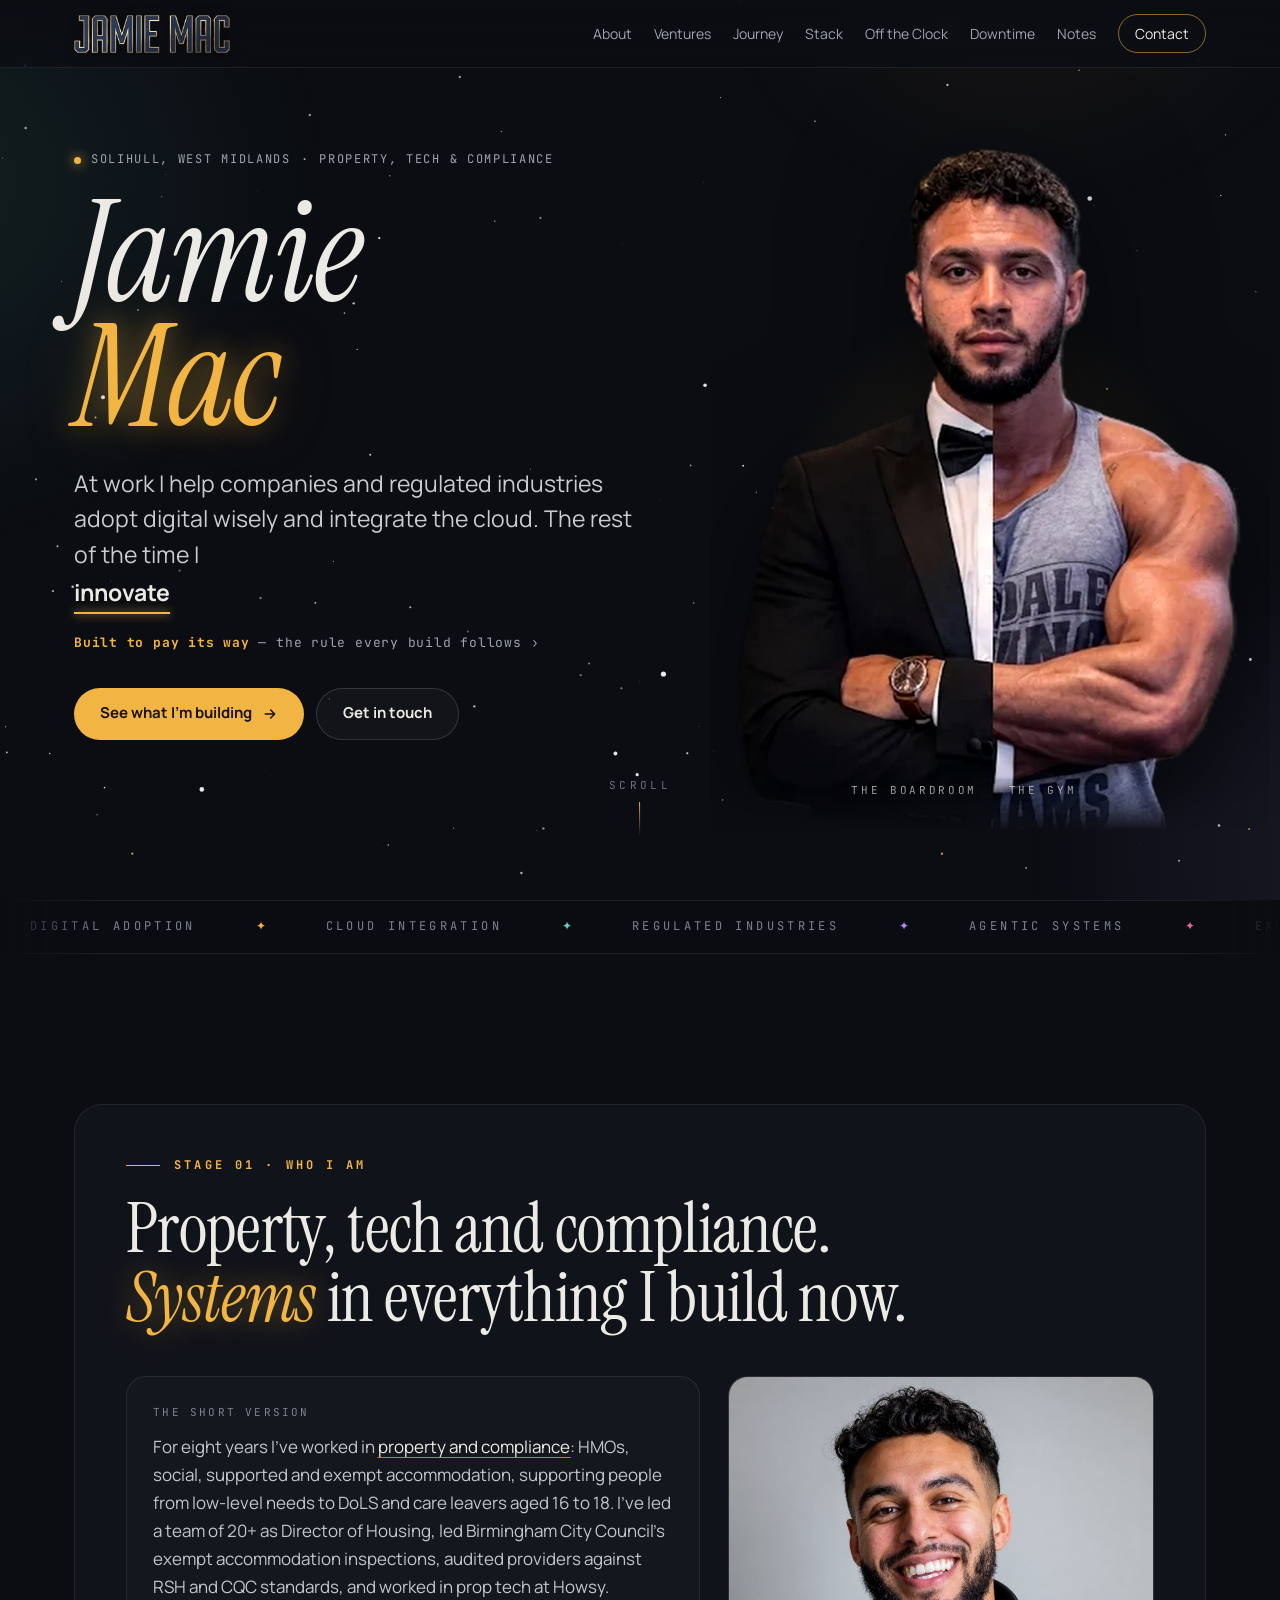
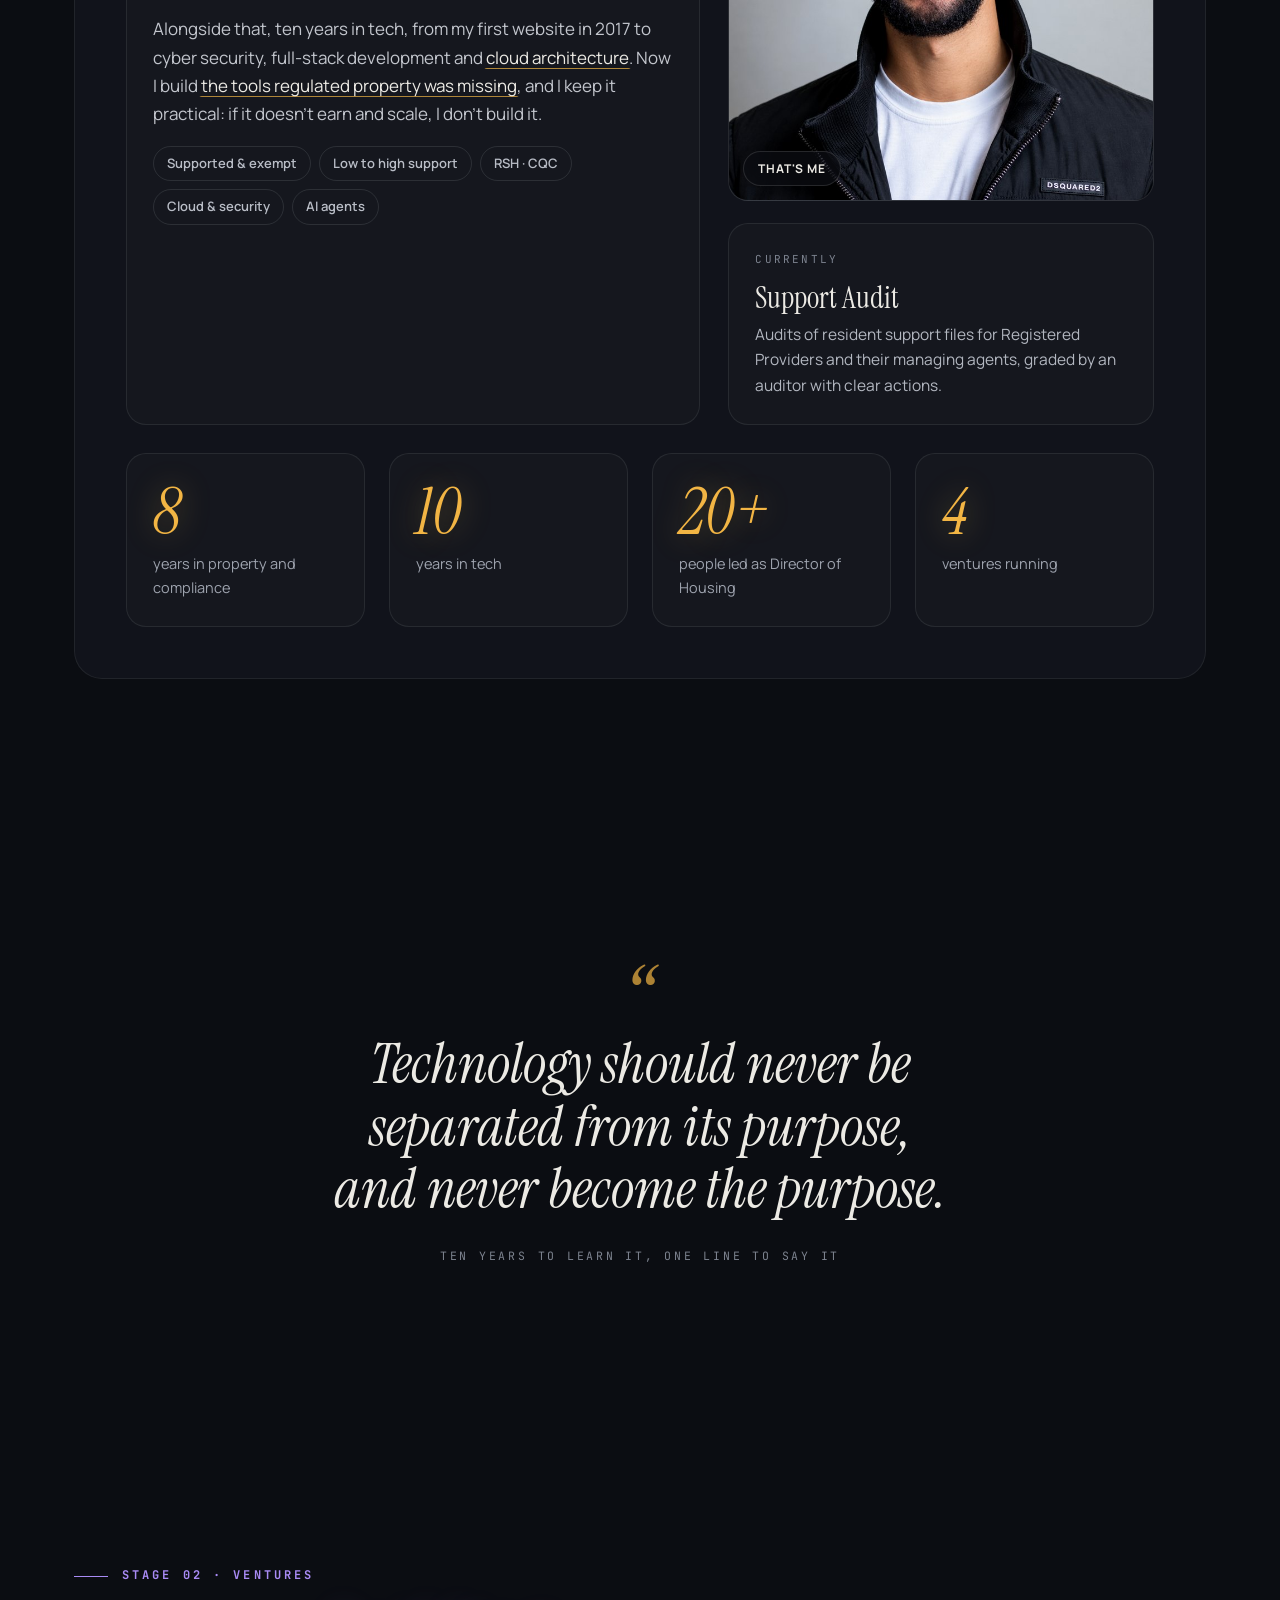
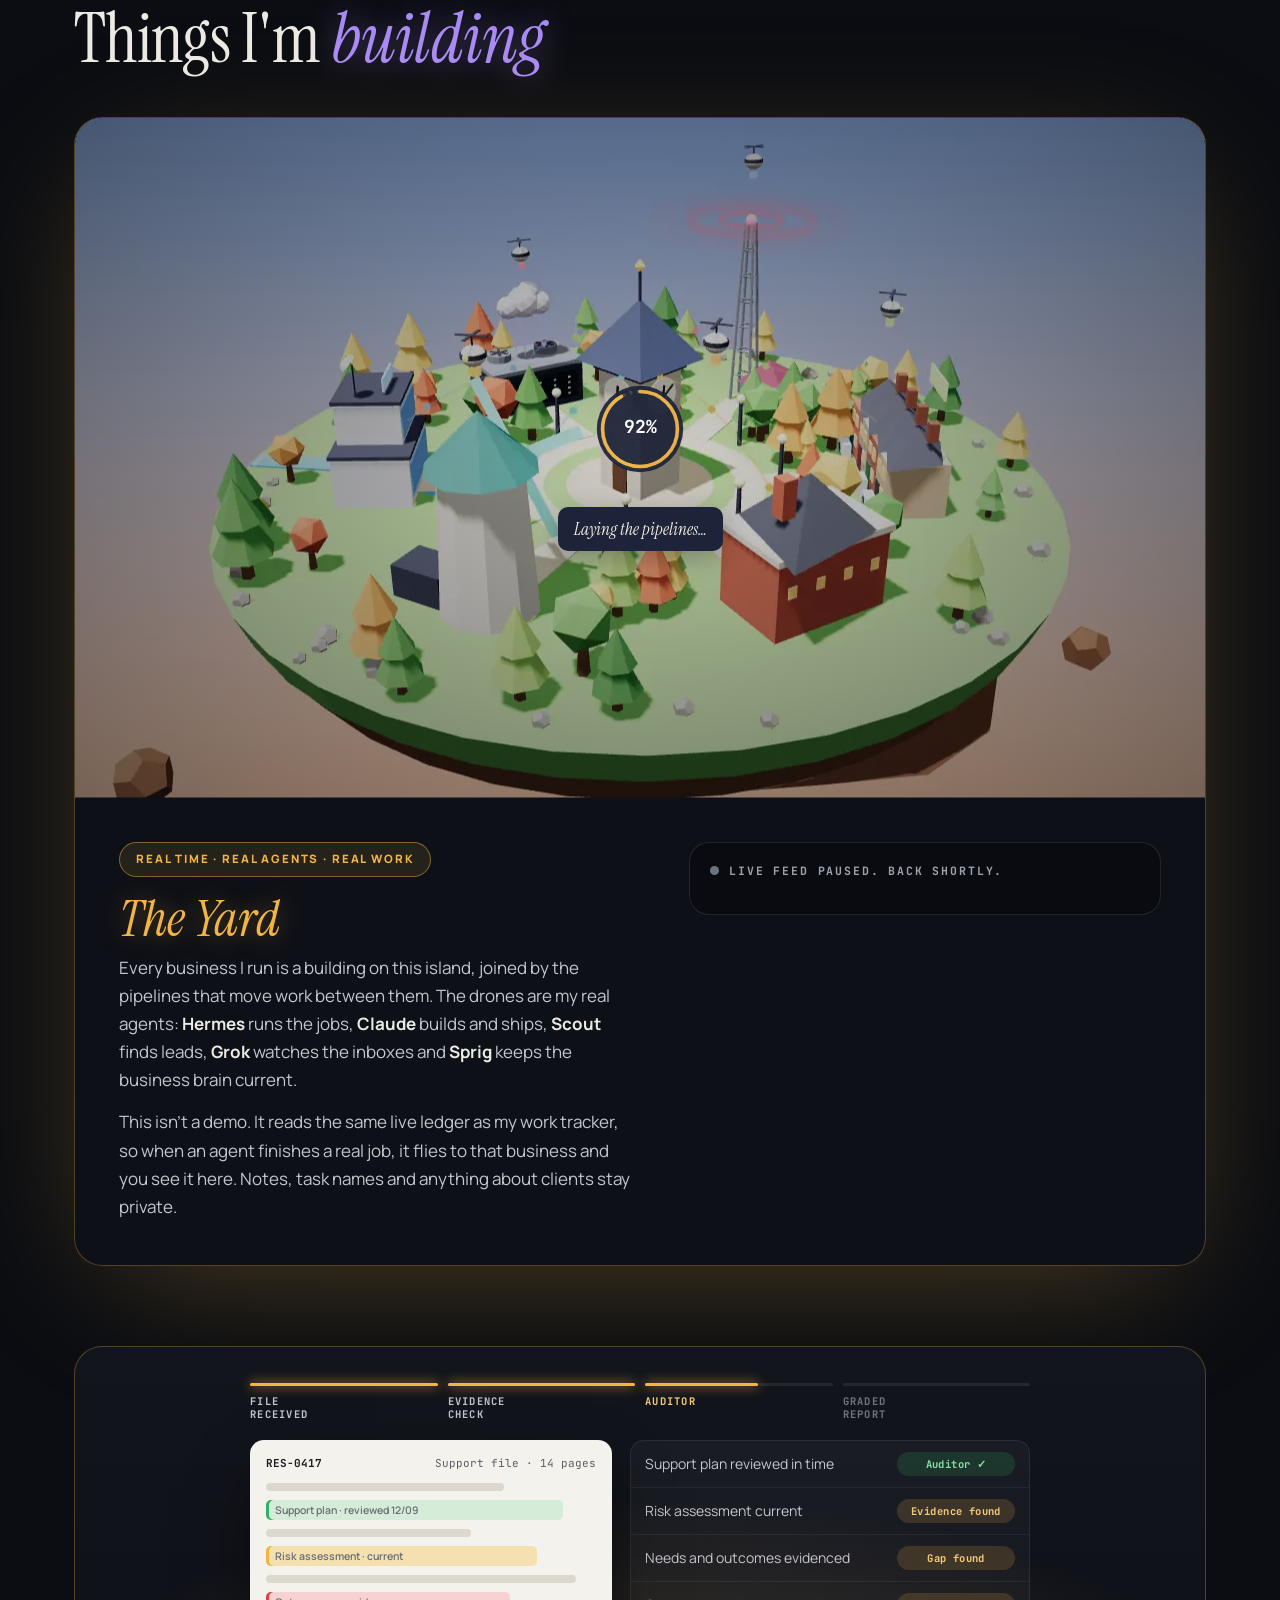
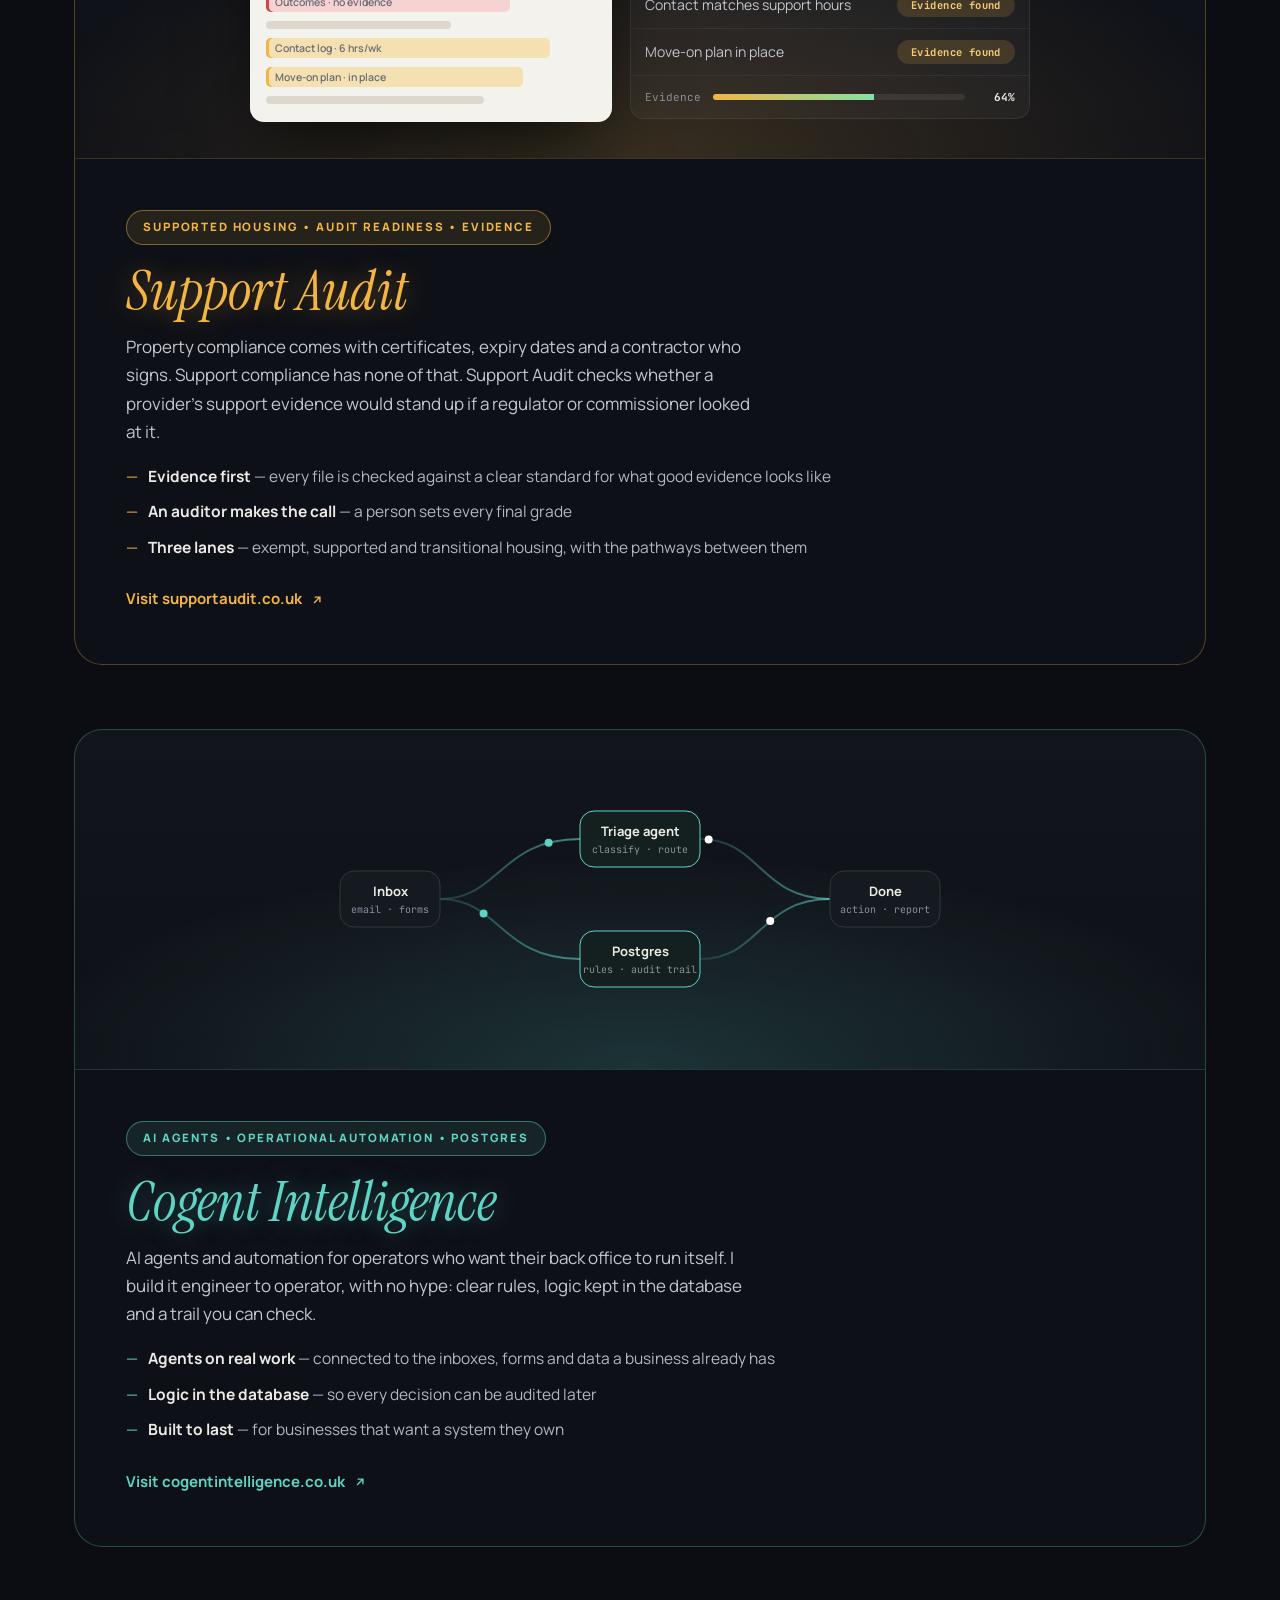
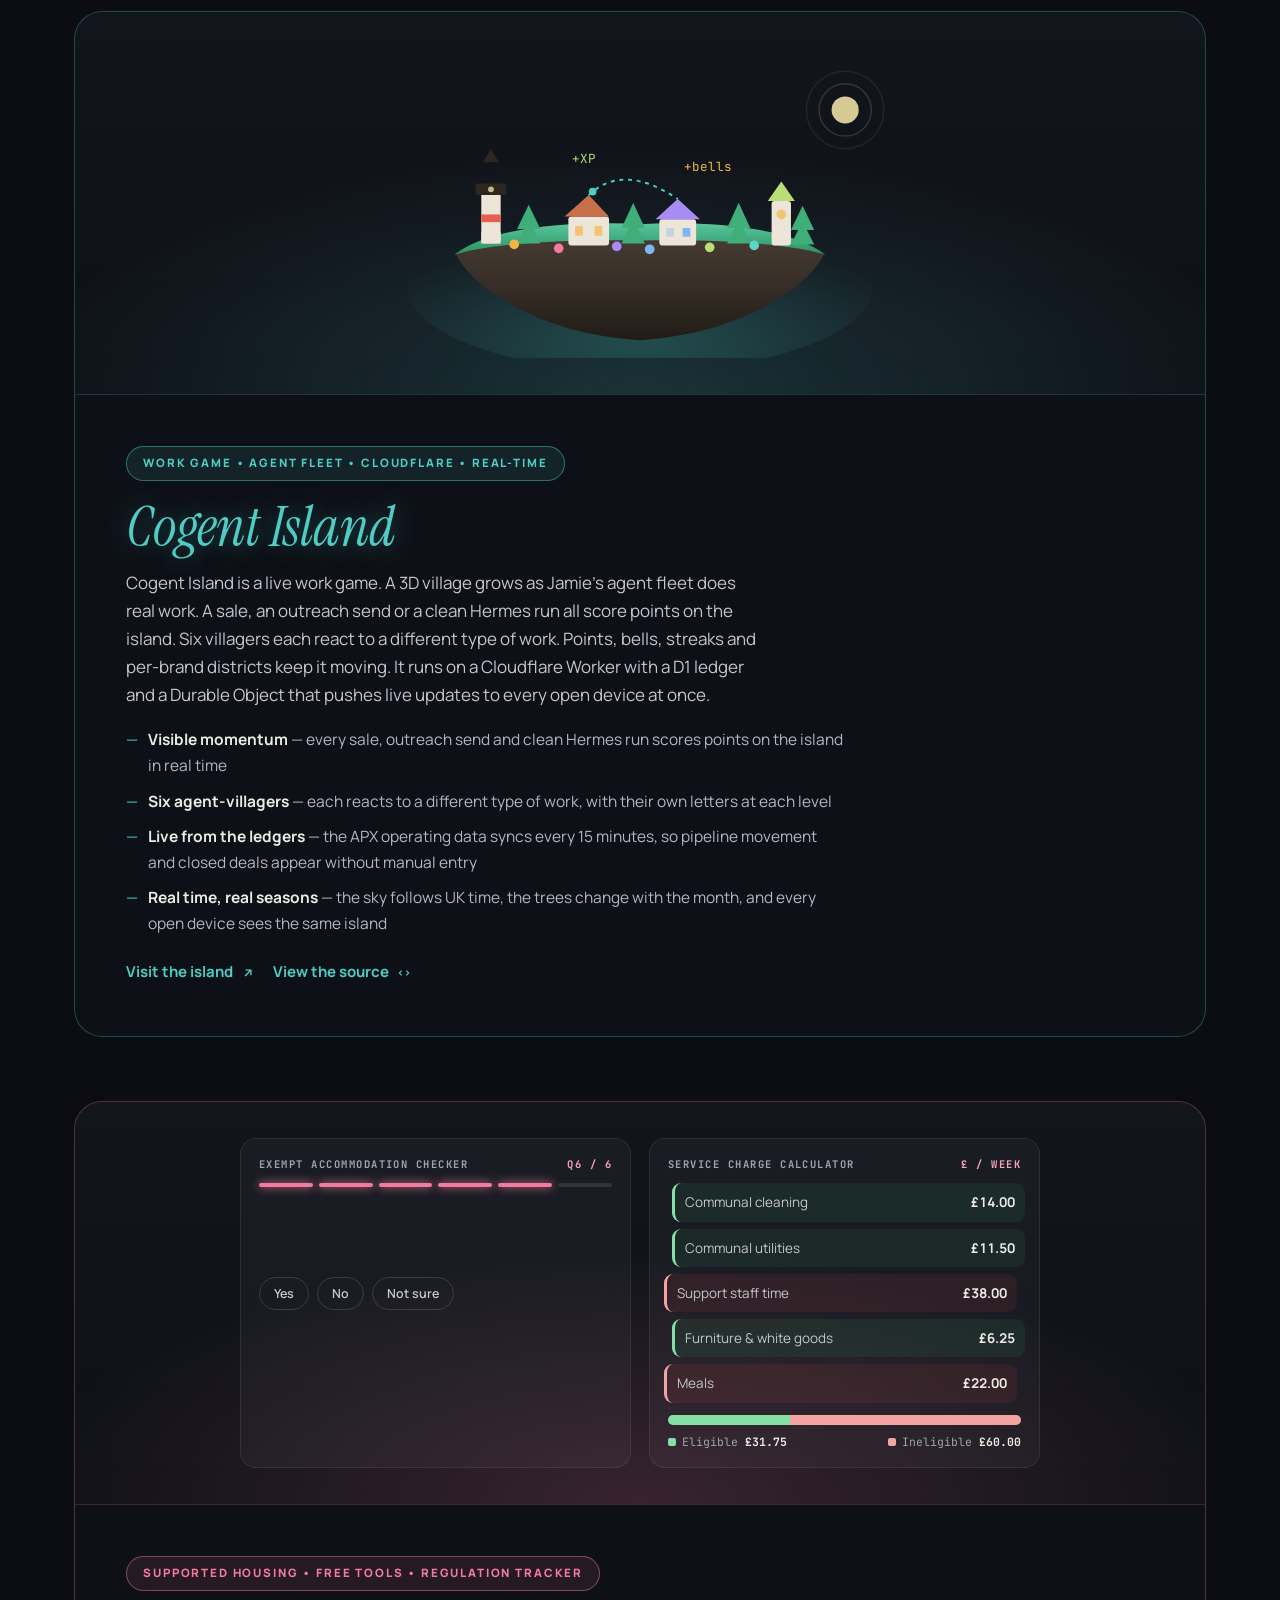
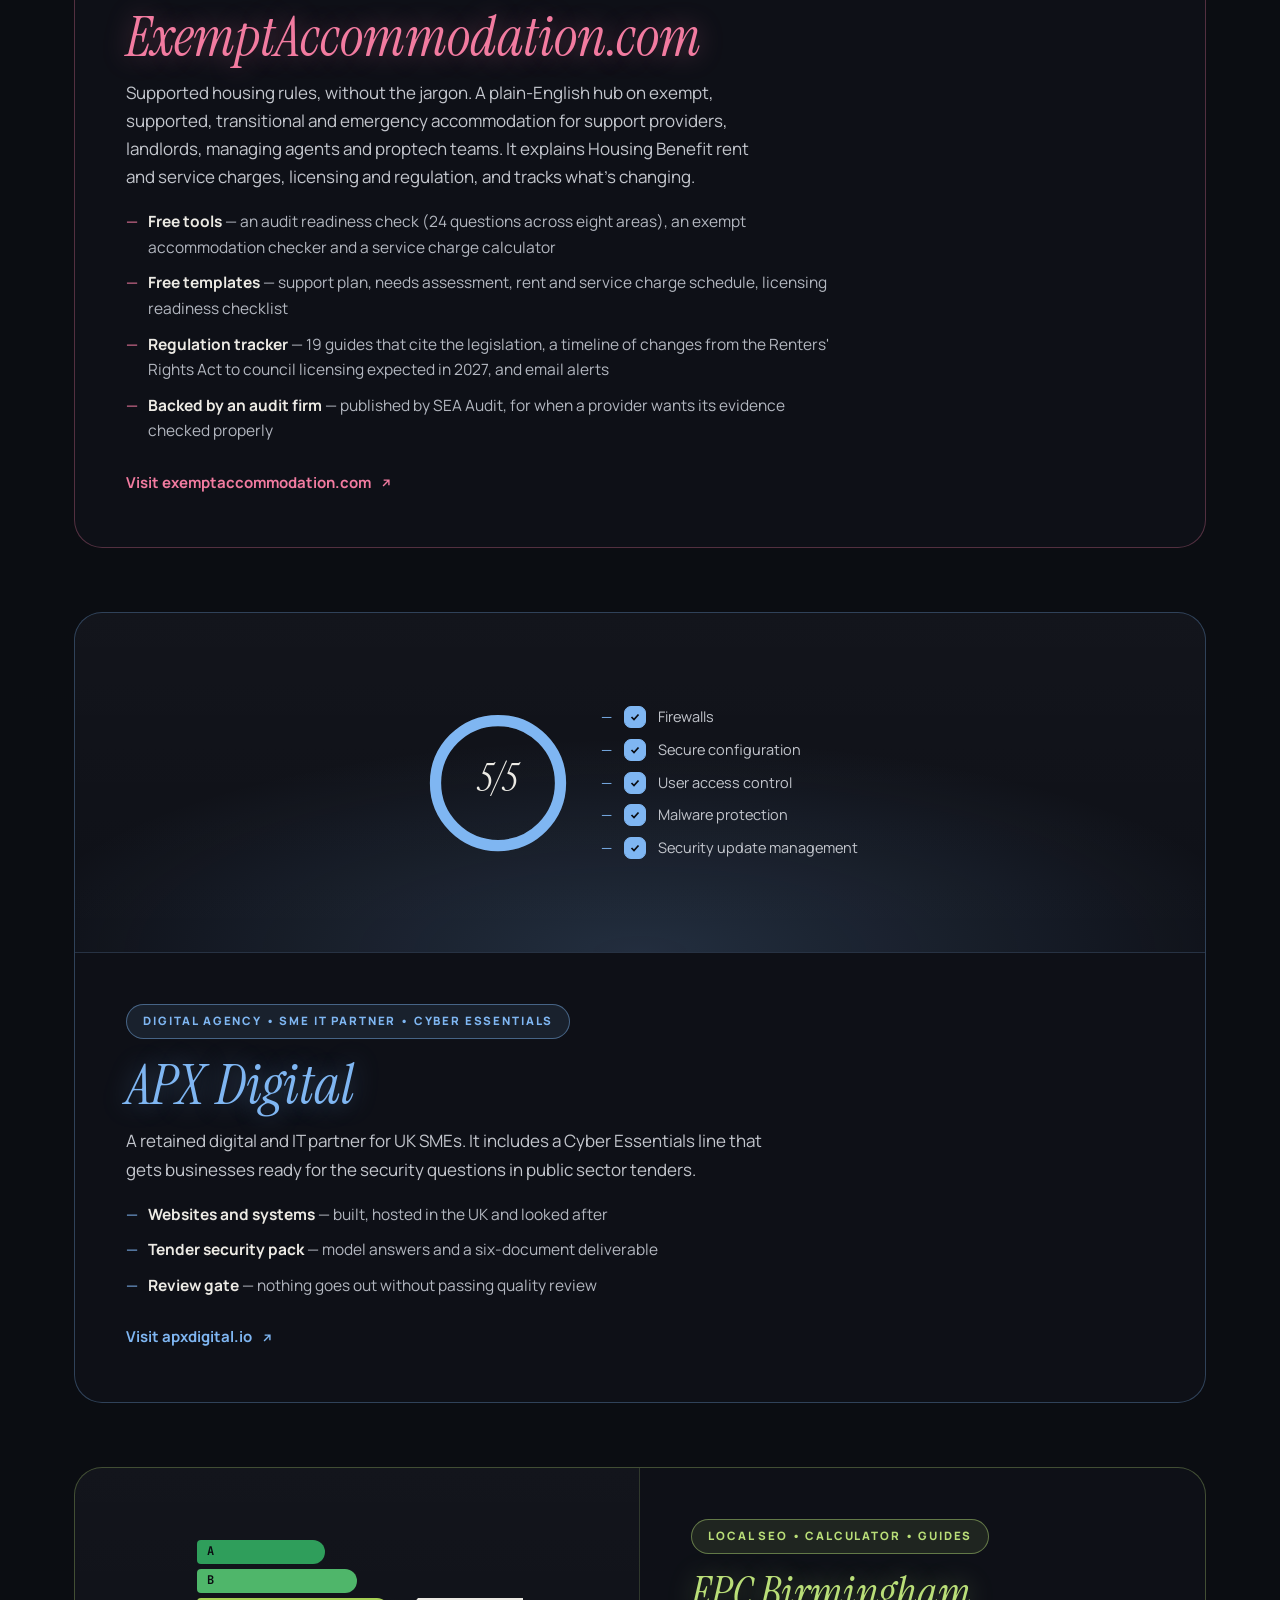
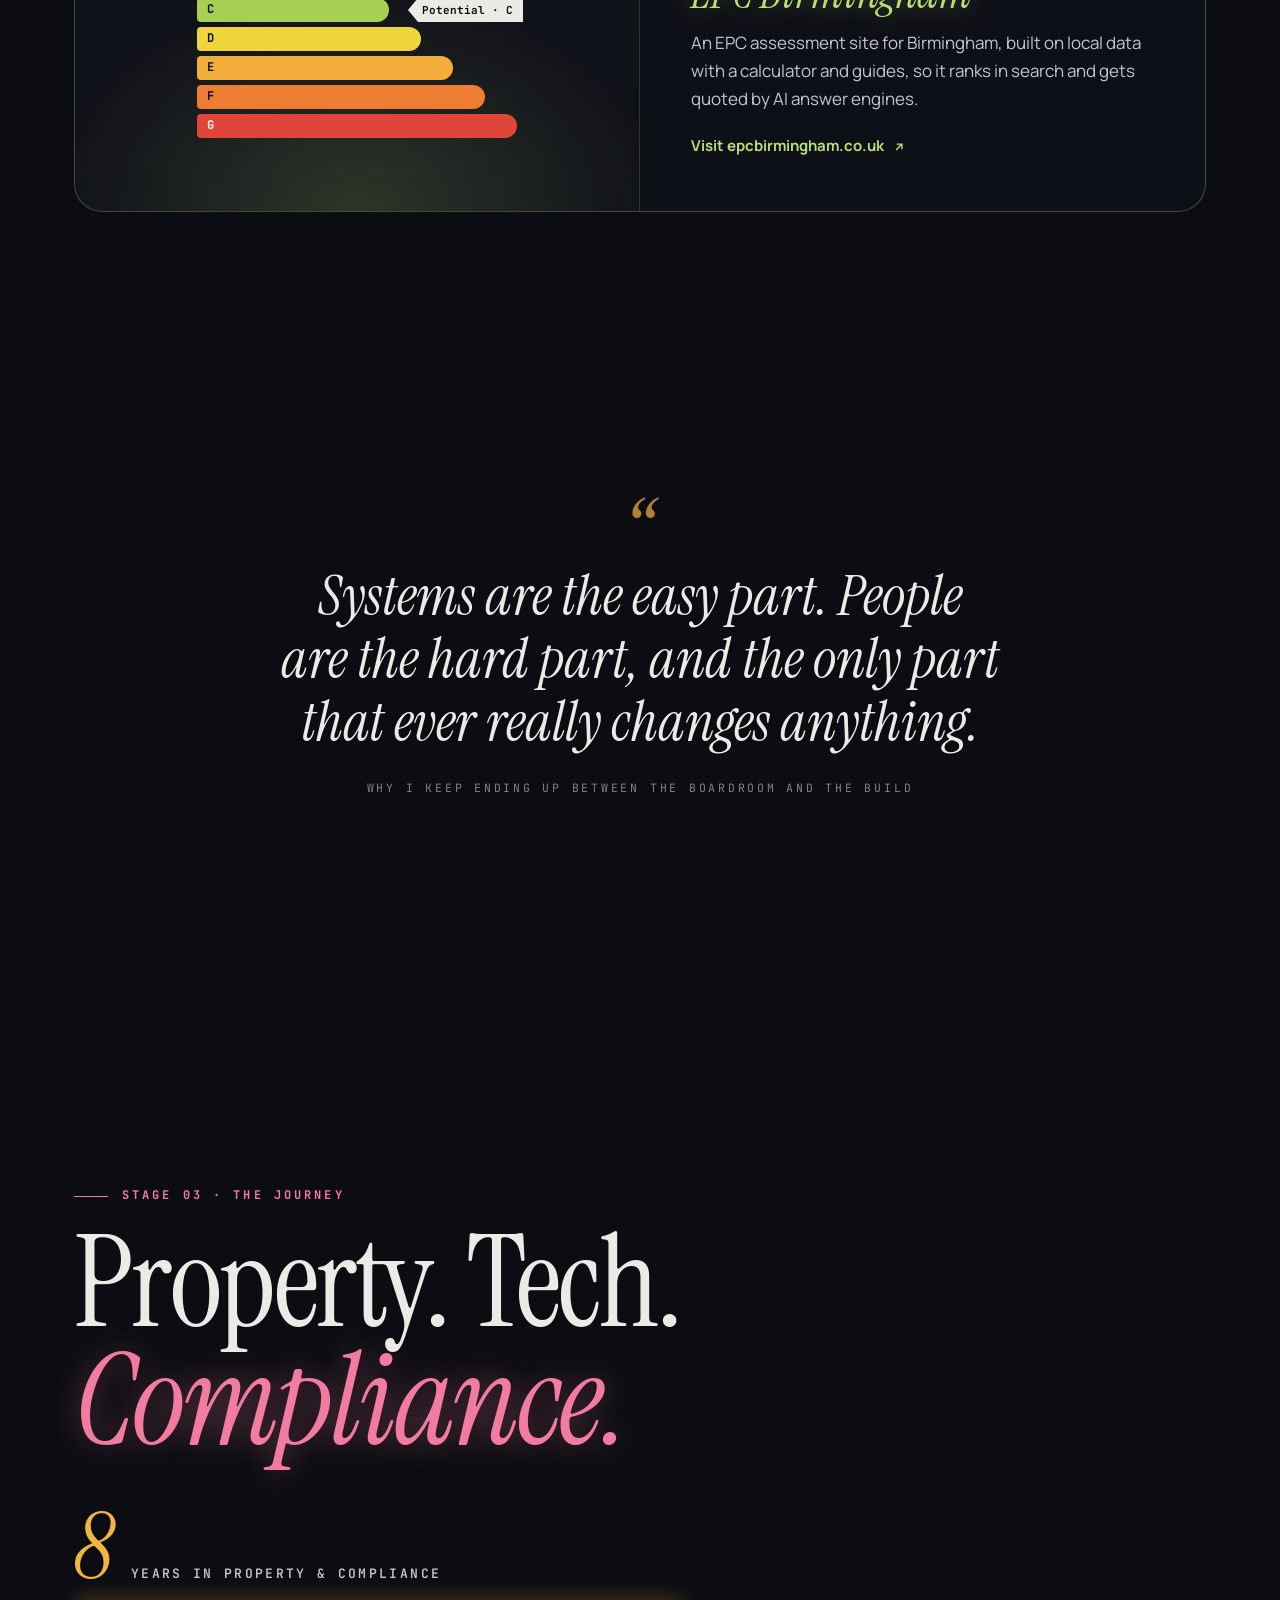
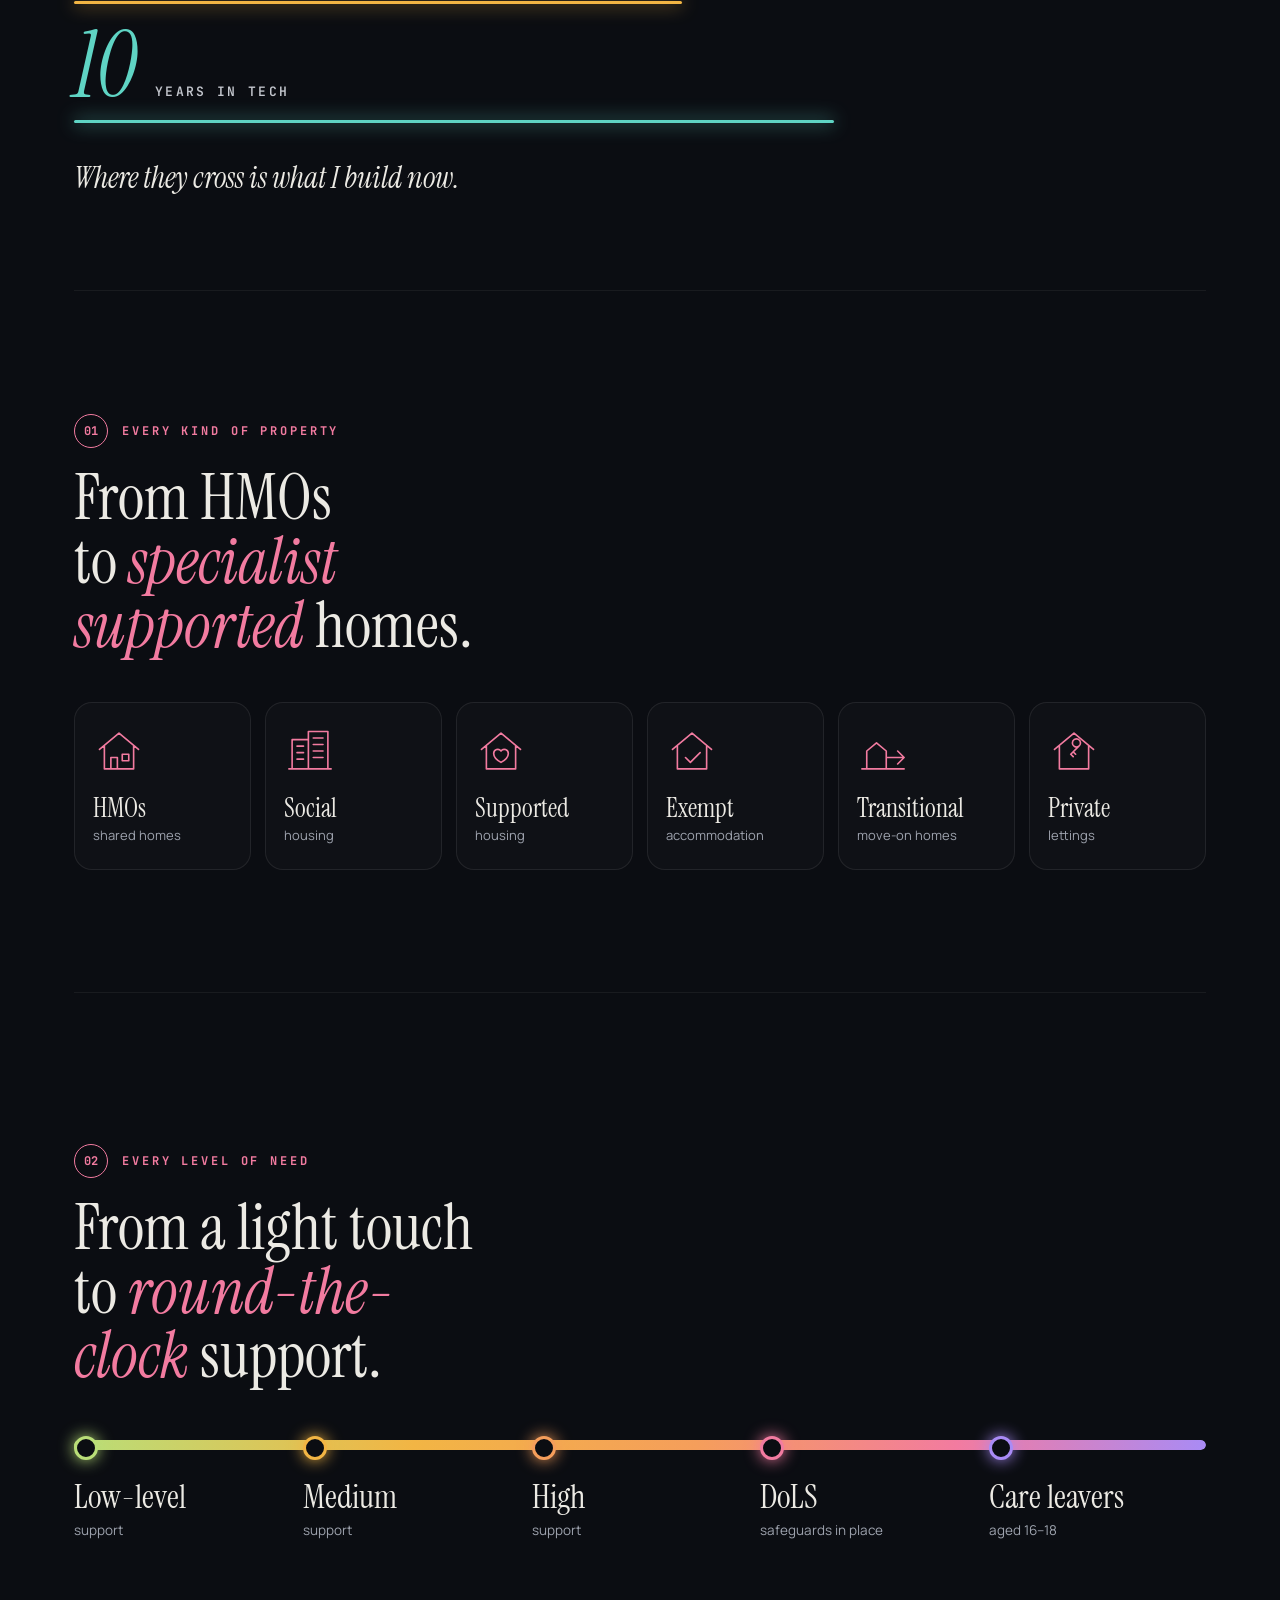
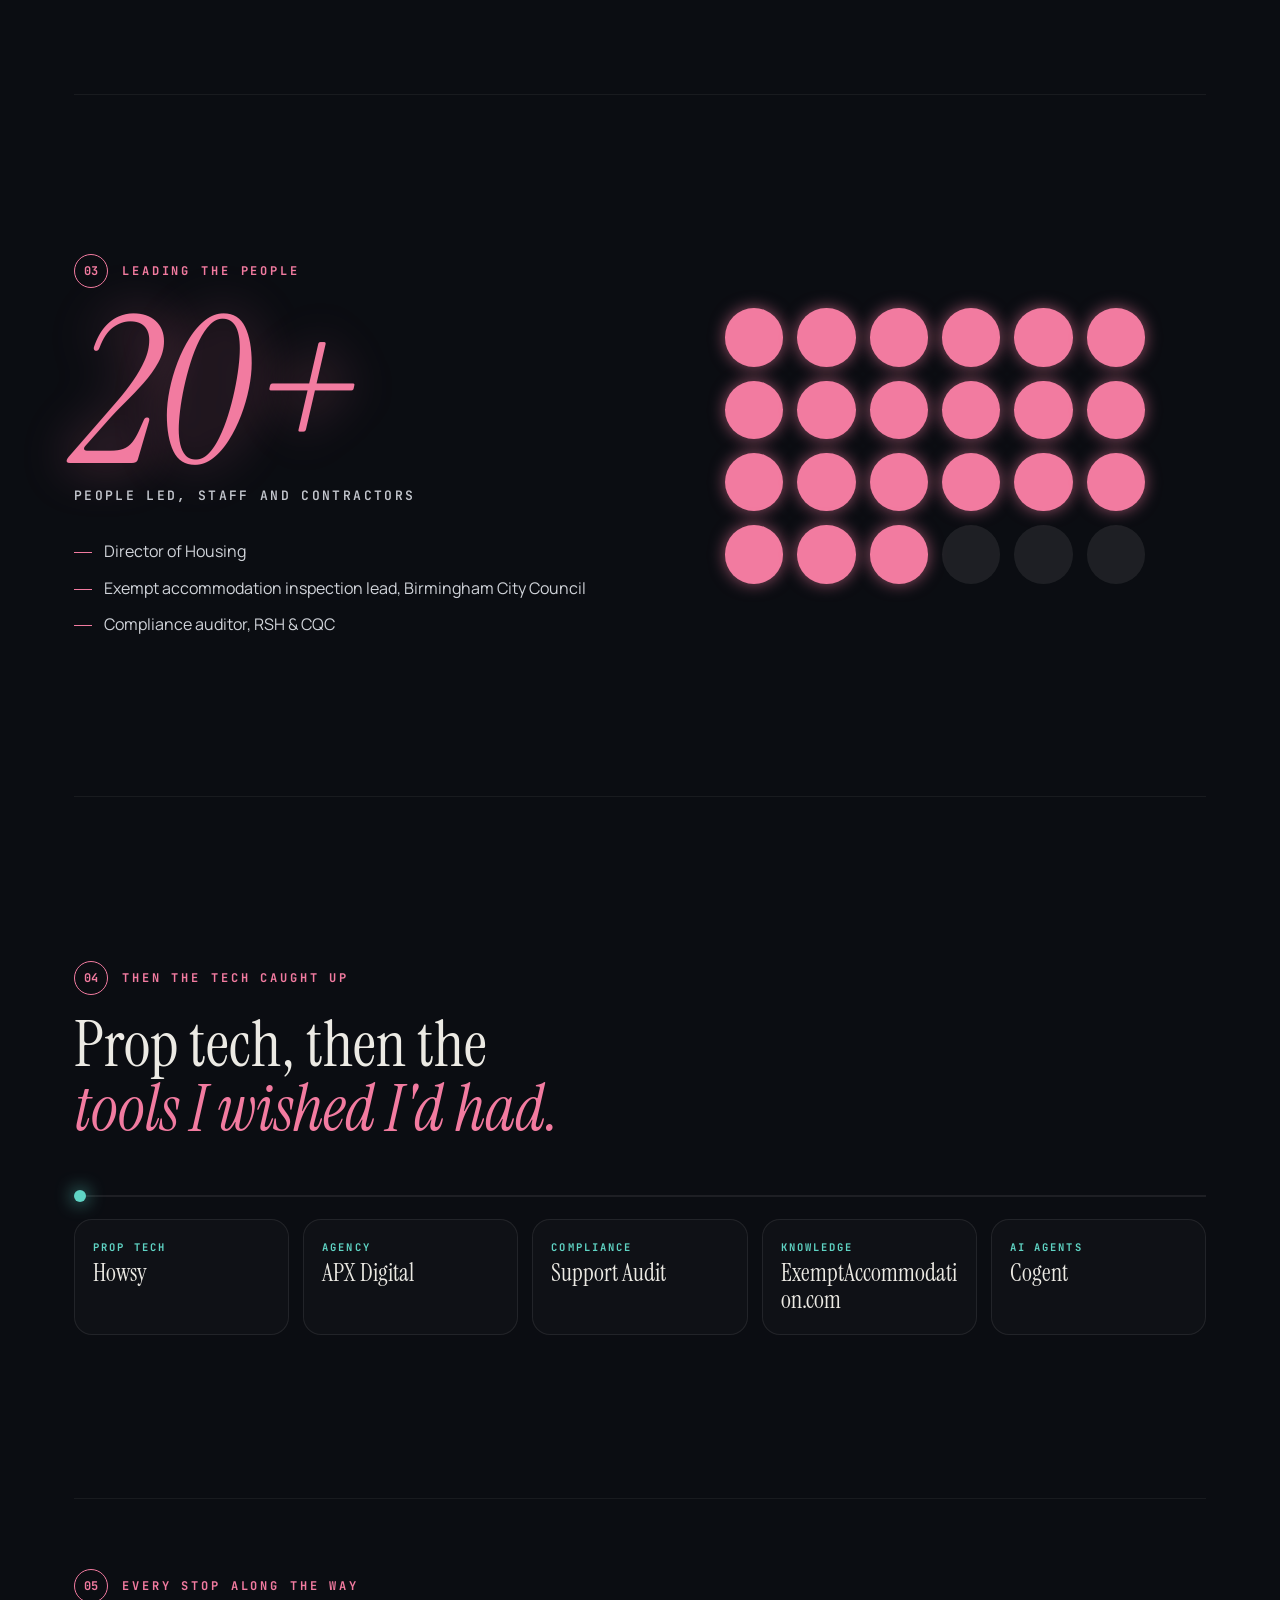
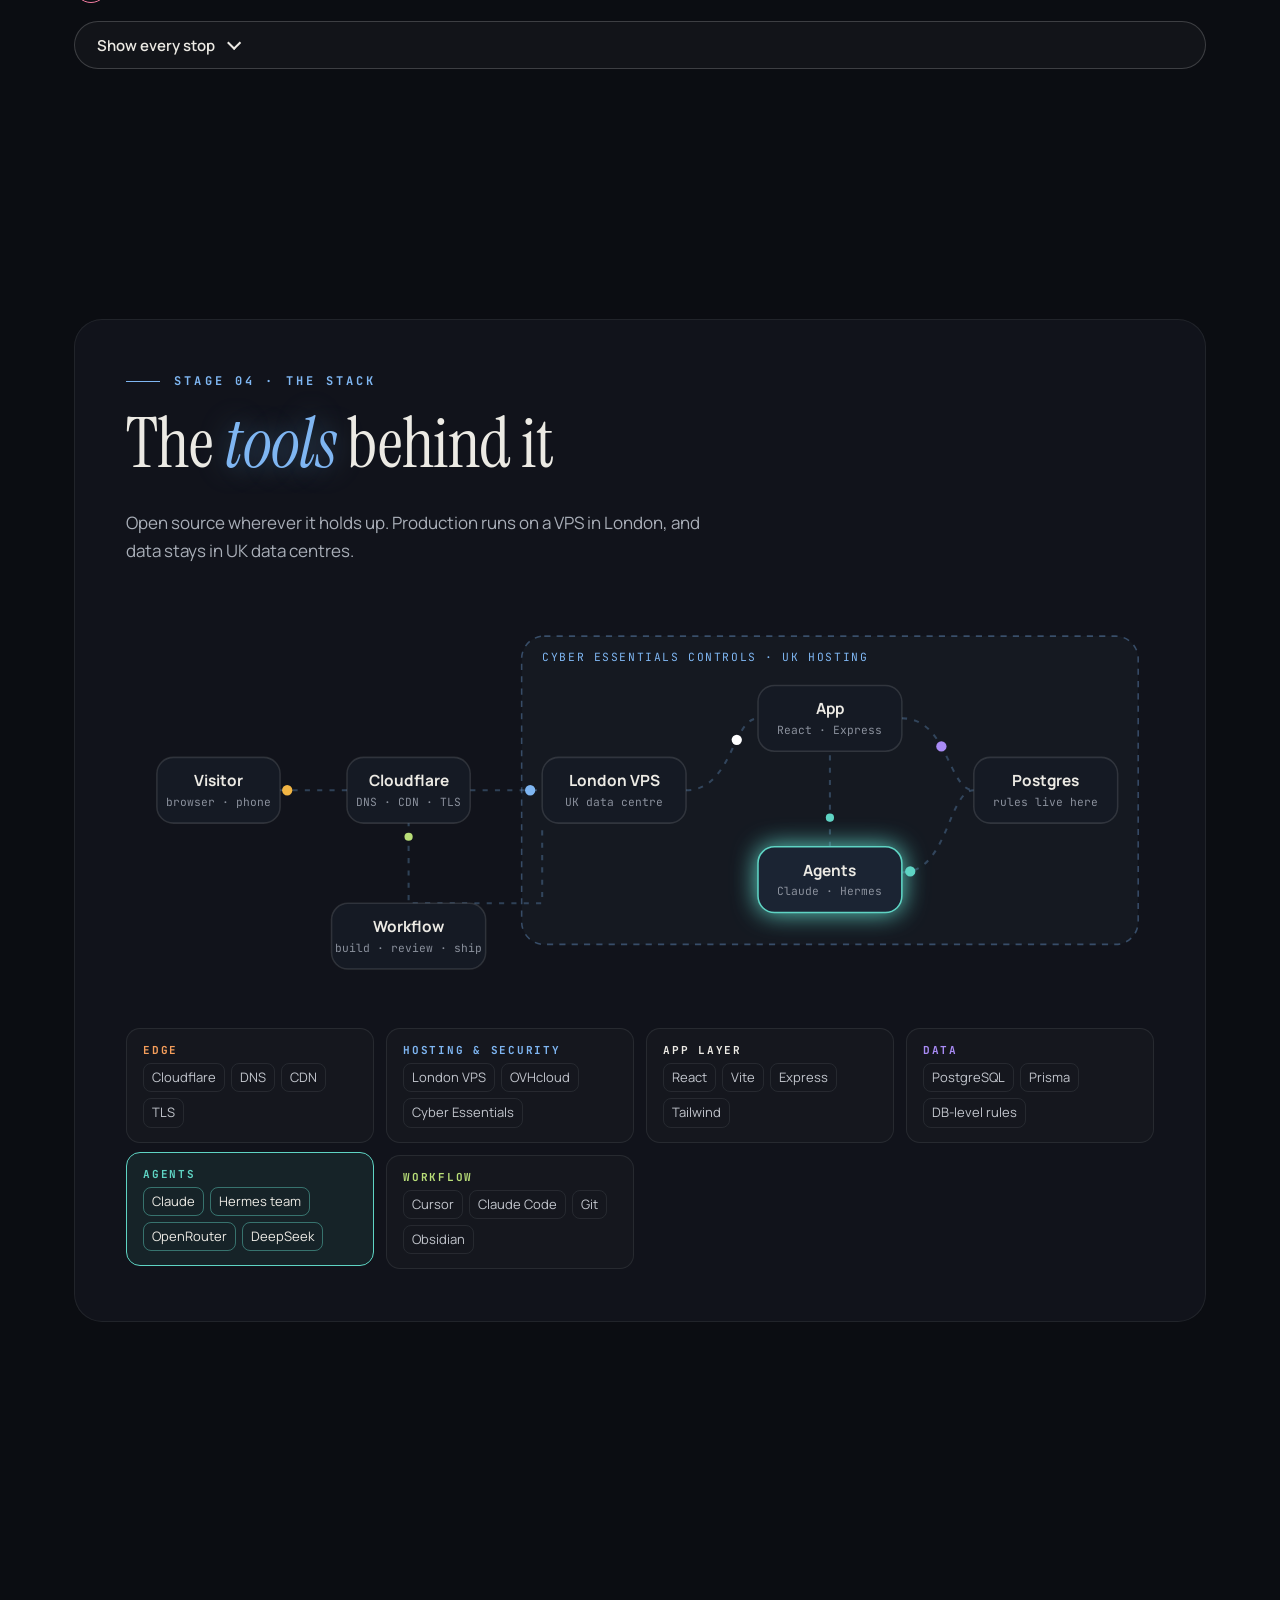
==== index.html @ be650039 "Remove side light, add logo, cleaner menu, island auto-loads with poster, richer notes - Replace the" ====
<!DOCTYPE html>
<html lang="en-GB">
<head>
<meta charset="utf-8">
<meta name="viewport" content="width=device-width, initial-scale=1">
<title>Jamie Mac · Property, Tech &amp; Compliance · Solihull, UK</title>
<meta name="description" content="Jamie Mac: eight years in property and compliance, ten in tech. Supported and exempt accommodation, compliance systems, cloud integration and real AI agent systems. Solihull, West Midlands.">
<link rel="canonical" href="https://jamiemac.co.uk/">
<meta name="author" content="Jamie Mac">
<meta name="robots" content="index, follow, max-image-preview:large">
<meta property="og:type" content="profile">
<meta property="og:site_name" content="Jamie Mac">
<meta property="og:locale" content="en_GB">
<meta property="og:url" content="https://jamiemac.co.uk/">
<meta property="og:title" content="Jamie Mac · Property, Tech &amp; Compliance">
<meta property="og:description" content="Eight years in property and compliance, ten in tech. Building the systems regulated property needs, run by real AI agents.">
<meta property="og:image" content="https://jamiemac.co.uk/img/og.jpg">
<meta property="og:image:width" content="1200"><meta property="og:image:height" content="630">
<meta property="profile:first_name" content="Jamie">
<meta name="twitter:card" content="summary_large_image">
<meta name="twitter:title" content="Jamie Mac · Property, Tech &amp; Compliance">
<meta name="twitter:description" content="Eight years in property and compliance, ten in tech. Supported and exempt accommodation, compliance systems and real AI agents.">
<meta name="twitter:image" content="https://jamiemac.co.uk/img/og.jpg">
<meta name="geo.region" content="GB-SOL"><meta name="geo.placename" content="Solihull">
<link rel="icon" href="favicon.svg" type="image/svg+xml">
<link rel="alternate" type="application/rss+xml" title="Jamie Mac · Weekly notes" href="/feed.xml">
<link rel="preload" as="image" href="img/hero.webp" type="image/webp" fetchpriority="high">
<script type="application/ld+json">{"@context": "https://schema.org", "@graph": [{"@type": "Person", "@id": "https://jamiemac.co.uk/#jamie", "name": "Jamie Mac", "url": "https://jamiemac.co.uk/", "image": "https://jamiemac.co.uk/img/me.jpg", "jobTitle": "Founder — property, technology and compliance", "description": "Solihull-based founder with eight years in property and compliance and ten in technology. Builds compliance systems, cloud integrations and AI agent systems for regulated industries, especially supported and exempt accommodation.", "address": {"@type": "PostalAddress", "addressLocality": "Solihull", "addressRegion": "West Midlands", "addressCountry": "GB"}, "knowsAbout": ["Supported housing", "Exempt accommodation", "HMO management", "Social housing", "Property compliance", "Regulator of Social Housing standards", "HHSRS", "CQC", "Deprivation of Liberty Safeguards", "Care leavers", "Prop tech", "Cloud integration", "Digital adoption", "Cyber Essentials", "Full-stack development", "AI agents", "Agentic systems", "Personal training"], "hasCredential": {"@type": "EducationalOccupationalCredential", "name": "Level 4 Personal Trainer"}, "founder": [{"@id": "https://jamiemac.co.uk/#apx"}, {"@id": "https://jamiemac.co.uk/#sa"}, {"@id": "https://jamiemac.co.uk/#ea"}, {"@id": "https://jamiemac.co.uk/#cog"}, {"@id": "https://jamiemac.co.uk/#hpf"}], "sameAs": ["https://www.linkedin.com/in/jamie-mac-a16a9a11a/", "https://github.com/Jamiemac9"]}, {"@type": "Organization", "@id": "https://jamiemac.co.uk/#apx", "name": "APX Digital", "url": "https://apxdigital.io", "description": "Retained digital and IT partner for UK SMEs, including Cyber Essentials preparation for tenders."}, {"@type": "Organization", "@id": "https://jamiemac.co.uk/#sa", "name": "Support Audit", "url": "https://supportaudit.co.uk", "description": "Audits whether supported housing providers' property and support evidence stands up, for Registered Providers and managing agents."}, {"@type": "Organization", "@id": "https://jamiemac.co.uk/#ea", "name": "ExemptAccommodation.com", "url": "https://exemptaccommodation.com", "description": "Plain-English hub on exempt, supported, transitional and emergency accommodation rules, with free tools, templates and a regulation tracker."}, {"@type": "Organization", "@id": "https://jamiemac.co.uk/#cog", "name": "Cogent Intelligence", "url": "https://cogentintelligence.co.uk", "description": "AI agents and operational automation for businesses."}, {"@type": "Organization", "@id": "https://jamiemac.co.uk/#hpf", "name": "High Performance Fit", "url": "https://highperformancefit.co.uk", "description": "One-to-one, small-group and online personal training in Kings Heath, Birmingham."}, {"@type": "WebSite", "@id": "https://jamiemac.co.uk/#site", "url": "https://jamiemac.co.uk/", "name": "Jamie Mac", "inLanguage": "en-GB", "publisher": {"@id": "https://jamiemac.co.uk/#jamie"}}, {"@type": "ProfilePage", "@id": "https://jamiemac.co.uk/#page", "url": "https://jamiemac.co.uk/", "name": "Jamie Mac — Property, Tech & Compliance", "isPartOf": {"@id": "https://jamiemac.co.uk/#site"}, "mainEntity": {"@id": "https://jamiemac.co.uk/#jamie"}, "inLanguage": "en-GB"}, {"@type": "FAQPage", "@id": "https://jamiemac.co.uk/#faq", "mainEntity": [{"@type": "Question", "name": "Who is Jamie Mac?", "acceptedAnswer": {"@type": "Answer", "text": "Jamie Mac is a founder based in Solihull, West Midlands, working where property, technology and compliance meet. He has spent eight years in property and compliance across HMOs, social, supported and exempt accommodation, with people whose needs ranged from low-level support to high support, including DoLS and care leavers aged 16 to 18. He has led a team of 20+ as Director of Housing, led Birmingham City Council's exempt accommodation inspection team, audited providers against RSH and CQC standards, sourced, scaled and sold HMO portfolios, and worked in prop tech at Howsy. He has also spent ten years in technology, from his first websites in 2017 to cyber security, full-stack development and cloud architecture. Today he helps companies and regulated industries adopt digital tools wisely and integrate the cloud. He runs Support Audit, ExemptAccommodation.com, APX Digital and Cogent Intelligence on a team of real AI agents, and he is a Level 4 personal trainer with 13 years of coaching at High Performance Fit."}}, {"@type": "Question", "name": "What property types and support needs has Jamie worked with?", "acceptedAnswer": {"@type": "Answer", "text": "HMOs, social housing, supported housing, exempt accommodation, transitional housing and private lettings. Support needs ranged from low-level support to high support, including people under Deprivation of Liberty Safeguards (DoLS) and care leavers aged 16 to 18."}}, {"@type": "Question", "name": "What is Support Audit?", "acceptedAnswer": {"@type": "Answer", "text": "Support Audit checks whether a supported housing provider's property and support compliance evidence would stand up to a regulator or commissioner. It audits resident support files for Registered Providers and managing agents, and an auditor sets every grade. It does not deliver or sign off the compliance work itself."}}, {"@type": "Question", "name": "What is ExemptAccommodation.com?", "acceptedAnswer": {"@type": "Answer", "text": "A free, plain-English hub on exempt, supported, transitional and emergency accommodation. It explains Housing Benefit rent and service charges, licensing and regulation, and offers an audit readiness check, an exempt accommodation checker, a service charge calculator, templates and a regulation tracker."}}, {"@type": "Question", "name": "Does Jamie build AI agents for other businesses?", "acceptedAnswer": {"@type": "Answer", "text": "Yes, through Cogent Intelligence. His own businesses run on a team of real agents (Hermes, Claude, Scout, Grok and Sprig), with business rules kept in the database and people approving anything that goes out."}}, {"@type": "Question", "name": "Where is Jamie based, and who does he work with?", "acceptedAnswer": {"@type": "Answer", "text": "Solihull, West Midlands, working with organisations across the UK, particularly supported and exempt accommodation providers, Registered Providers, managing agents and small and medium-sized businesses."}}]}]}</script>
<meta name="theme-color" content="#0B0D12">
<link rel="preconnect" href="https://fonts.googleapis.com">
<link rel="preconnect" href="https://fonts.gstatic.com" crossorigin>
<link href="https://fonts.googleapis.com/css2?family=Instrument+Serif:ital@0;1&family=Manrope:wght@400;500;600;700;800&family=JetBrains+Mono:wght@400;500;700&display=swap" rel="stylesheet">
<style>
/* Layout idea: one dark night sky, a single glowing thread that hangs from the top of the screen and follows you down through six numbered stages. */
:root{
  --bg:#0B0D12;
  --panel:rgba(20,23,31,.72);
  --line:rgba(255,255,255,.08);
  --text:#ECEAE4;
  --muted:#9EA3AE;
  --amber:#F2B544;
  --teal:#5FD4C4;
  --violet:#A98BF5;
  --rose:#F27BA0;
  --sky:#7FB6F2;
  --lime:#B9DE78;
  --accent:var(--amber);
  --display:'Instrument Serif',Georgia,'Times New Roman',serif;
  --body:'Manrope',system-ui,-apple-system,Segoe UI,sans-serif;
  --mono:'JetBrains Mono',ui-monospace,Menlo,Consolas,monospace;
  color-scheme:dark;
}
*{box-sizing:border-box}
html{scroll-behavior:smooth;scroll-padding-top:72px}
body{margin:0;background:var(--bg);color:var(--text);font-family:var(--body);font-size:17px;line-height:1.65;overflow-x:hidden;-webkit-font-smoothing:antialiased}
a{color:var(--accent)}
a:focus-visible,button:focus-visible{outline:2px solid var(--amber);outline-offset:3px;border-radius:6px}
img{max-width:100%}
::selection{background:rgba(242,181,68,.35)}

/* Sky */
#sky,#fx{position:fixed;inset:0;width:100%;height:100%;pointer-events:none}
#sky{z-index:0}
#fx{z-index:40}
.nebula{position:fixed;inset:0;z-index:0;pointer-events:none;
  background:
   radial-gradient(60vw 70vh at -10% 20%,rgba(95,212,196,.10),transparent 60%),
   radial-gradient(50vw 60vh at 110% 95%,rgba(169,139,245,.11),transparent 60%),
   radial-gradient(40vw 40vh at 80% 0%,rgba(242,181,68,.05),transparent 60%)}
#thread{position:fixed;inset:0;width:100%;height:100%;z-index:11;pointer-events:none;overflow:visible}

/* Nav */
header{position:fixed;top:0;left:0;right:0;z-index:30;background:linear-gradient(rgba(11,13,18,.92),rgba(11,13,18,.7));backdrop-filter:blur(10px);-webkit-backdrop-filter:blur(10px);border-bottom:1px solid var(--line)}
nav{max-width:1180px;margin:0 auto;padding:14px 24px;display:flex;align-items:center;justify-content:space-between;gap:16px;flex-wrap:wrap}
.brand{font-family:var(--display);font-style:italic;font-size:24px;color:var(--text);text-decoration:none;line-height:1}
.links{display:flex;gap:4px 22px;flex-wrap:wrap;font-size:14px}
.links a{color:var(--muted);text-decoration:none;padding:4px 0;position:relative;transition:color .25s}
.links a::after{content:"";position:absolute;left:0;right:0;bottom:-2px;height:2px;border-radius:2px;background:var(--accent);transform:scaleX(0);transition:transform .35s}
.links a:hover,.links a.on{color:var(--text)}
.links a.on::after{transform:scaleX(1)}

main{position:relative;z-index:10}

/* Hero */
.hero{position:relative;min-height:min(900px,100svh);display:flex;flex-direction:column;justify-content:center;padding:110px 24px 120px;max-width:1180px;margin:0 auto}
.portrait{position:absolute;right:-40px;top:70px;bottom:70px;width:min(46vw,560px);pointer-events:none;
  -webkit-mask-image:linear-gradient(#000 94%,transparent);mask-image:linear-gradient(#000 94%,transparent)}
.portrait{--split:50%}
.portrait::before{content:"";position:absolute;left:50%;bottom:8%;width:90%;aspect-ratio:1;transform:translateX(-50%);background:radial-gradient(circle,rgba(242,181,68,.16),rgba(242,181,68,0) 62%);pointer-events:none}
.portrait-in{position:absolute;left:50%;bottom:0;height:100%;max-width:100%;aspect-ratio:733/912;transform:translateX(-50%)}
.portrait-in picture,.portrait-in img{display:block;width:100%;height:100%;object-fit:contain;object-position:50% 100%}
.portrait-in img{opacity:1;filter:drop-shadow(0 30px 60px rgba(0,0,0,.55)) brightness(1.06) contrast(1.04);animation:heroIn 1.4s cubic-bezier(.2,.7,.2,1) both}
@keyframes heroIn{from{opacity:0;transform:translateY(24px)}to{opacity:1;transform:none}}

.portrait .seam{position:absolute;top:22%;bottom:2%;left:50.5%;opacity:.85;width:2px;margin-left:-1px;background:linear-gradient(transparent,var(--amber) 25%,#fff 50%,var(--amber) 75%,transparent);box-shadow:0 0 16px var(--amber),0 0 40px rgba(242,181,68,.4)}
.portrait .pl{position:absolute;bottom:14%;font-family:var(--mono);font-size:11px;letter-spacing:.24em;text-transform:uppercase;color:rgba(236,234,228,.75)}
.portrait .pl{bottom:4%;z-index:1;text-shadow:0 1px 8px rgba(0,0,0,.8)}.portrait .pl.l{right:calc(49.5% + 16px)}.portrait .pl.r{left:calc(50.5% + 16px)}
.portrait .half{display:flex;align-items:center;justify-content:center;flex-direction:column;gap:8px;font-family:var(--mono);font-size:12px;letter-spacing:.12em;color:#6c7280;text-transform:uppercase}
.portrait .half:first-child{background:linear-gradient(160deg,#2a2e37,#14171e)}
.portrait .half:last-child{background:linear-gradient(200deg,#1d2028,#0f1116)}
.portrait svg{opacity:.5}
.place{display:flex;align-items:center;gap:10px;font-family:var(--mono);font-size:12px;letter-spacing:.14em;text-transform:uppercase;color:var(--muted)}
.place i{width:7px;height:7px;border-radius:50%;background:var(--amber);box-shadow:0 0 12px var(--amber)}
h1{margin:22px 0 26px;font-family:var(--display);font-style:italic;font-weight:400;font-size:clamp(68px,11vw,152px);line-height:.88;letter-spacing:-.01em}
h1 span{display:block}
h1 .glow{color:var(--amber);text-shadow:0 0 28px rgba(242,181,68,.45),0 0 70px rgba(242,181,68,.25)}
.lede{max-width:40ch;font-size:clamp(19px,1.8vw,23px);line-height:1.55;color:#C9CBD1;margin:0}
.rot{display:block;width:max-content;max-width:100%;position:relative;color:var(--text);font-weight:700;white-space:nowrap;margin-top:2px}
.rot::after{content:"";position:absolute;left:0;right:0;bottom:-4px;height:2px;background:var(--amber);box-shadow:0 0 10px var(--amber)}
.rot b{display:inline-block;font-weight:700;transition:opacity .35s,transform .35s,filter .35s}
.rot b.out{opacity:0;transform:translateY(-10px);filter:blur(4px)}
.rot b.pre{opacity:0;transform:translateY(10px);filter:blur(4px);transition:none}
.motto{margin:22px 0 0;font-family:var(--mono);font-size:13px;letter-spacing:.06em;color:var(--muted)}
.motto em{font-style:normal;color:var(--amber);font-weight:700}
.ctas{display:flex;gap:12px;flex-wrap:wrap;margin-top:34px}
.btn{display:inline-flex;align-items:center;gap:10px;min-height:52px;padding:0 26px;border-radius:999px;font-weight:700;font-size:15px;text-decoration:none;transition:transform .25s,box-shadow .25s,background .25s}
.btn.primary{background:var(--amber);color:#1a1205;box-shadow:0 0 0 rgba(242,181,68,0)}
.btn.primary:hover{transform:translateY(-2px);box-shadow:0 10px 40px rgba(242,181,68,.35)}
.btn.ghost{border:1px solid rgba(255,255,255,.14);color:var(--text);background:rgba(255,255,255,.03)}
.btn.ghost:hover{border-color:rgba(255,255,255,.3);transform:translateY(-2px)}
.btn svg{transition:transform .25s}
.btn:hover svg{transform:translateX(3px)}
.scrollcue{position:absolute;left:50%;bottom:64px;transform:translateX(-50%);display:flex;flex-direction:column;align-items:center;gap:8px;font-family:var(--mono);font-size:11px;letter-spacing:.3em;color:#6c7280}
.scrollcue i{width:1px;height:34px;background:linear-gradient(var(--amber),transparent);animation:drip 2.2s ease-in-out infinite}
@keyframes drip{0%{transform:scaleY(0);transform-origin:top}45%{transform:scaleY(1);transform-origin:top}55%{transform:scaleY(1);transform-origin:bottom}100%{transform:scaleY(0);transform-origin:bottom}}

/* Ticker */
.ticker{position:relative;z-index:10;border-top:1px solid var(--line);border-bottom:1px solid var(--line);overflow:hidden;padding:16px 0;background:rgba(11,13,18,.5);-webkit-mask-image:linear-gradient(90deg,transparent,#000 8%,#000 92%,transparent);mask-image:linear-gradient(90deg,transparent,#000 8%,#000 92%,transparent)}
.track{display:flex;width:max-content;animation:tick 48s linear infinite}
.track span{font-family:var(--mono);font-size:12px;letter-spacing:.28em;text-transform:uppercase;color:#7d838f;padding:0 30px;display:flex;align-items:center;gap:60px;white-space:nowrap}
.track span::after{content:"✦";color:var(--c,var(--amber));letter-spacing:0}
@keyframes tick{to{transform:translateX(-50%)}}

/* Stages */
.stage{position:relative;max-width:1180px;margin:0 auto;padding:110px 24px}
.panel{position:relative;border:1px solid rgba(255,255,255,.07);border-radius:28px;background:var(--panel);padding:clamp(28px,4vw,56px);transition:border-color .8s,box-shadow .8s}
.stage.active .panel{border-color:color-mix(in srgb,var(--sa) 40%,transparent);box-shadow:0 0 0 1px color-mix(in srgb,var(--sa) 8%,transparent),0 30px 120px -40px color-mix(in srgb,var(--sa) 30%,transparent)}
.eyebrow{display:flex;align-items:center;gap:14px;font-family:var(--mono);font-size:12px;font-weight:700;letter-spacing:.26em;text-transform:uppercase;color:var(--sa)}
.eyebrow::before{content:"";width:34px;height:1px;background:var(--sa)}
h2{margin:18px 0 34px;font-family:var(--display);font-weight:400;font-size:clamp(40px,5.4vw,72px);line-height:1;letter-spacing:-.01em;text-wrap:balance}
h2 em{color:var(--sa);text-shadow:0 0 30px color-mix(in srgb,var(--sa) 45%,transparent)}
.reveal{opacity:.35;transform:translateY(18px);transition:opacity 1s cubic-bezier(.2,.7,.2,1),transform 1s cubic-bezier(.2,.7,.2,1)}
.reveal.in{opacity:1;transform:none}

/* About */
.about-grid{display:grid;grid-template-columns:minmax(0,1.35fr) minmax(0,1fr);gap:22px}
.card{border:1px solid var(--line);border-radius:20px;background:rgba(255,255,255,.02);padding:26px}
.label{font-family:var(--mono);font-size:11px;letter-spacing:.2em;text-transform:uppercase;color:#7d838f;margin-bottom:12px}
.card p{margin:0 0 14px;color:#C3C6CD;max-width:62ch}
.card p strong{color:var(--text)}
.tags{display:flex;flex-wrap:wrap;gap:8px;margin-top:18px}
.tags a.tag{text-decoration:none;font-size:13px;font-weight:600;color:#B9BDC6;border:1px solid rgba(255,255,255,.1);border-radius:999px;padding:6px 13px;transition:border-color .3s,color .3s}
.tags a.tag:hover{border-color:var(--sa);color:var(--text)}
.me{position:relative;aspect-ratio:1/1;border-radius:20px;overflow:hidden;border:1px solid var(--line);background:linear-gradient(150deg,#262a33,#12141a);display:flex;align-items:center;justify-content:center;flex-direction:column;gap:10px;color:#7d838f;font-family:var(--mono);font-size:12px;letter-spacing:.12em;text-transform:uppercase}
.me img{position:absolute;inset:0;width:100%;height:100%;object-fit:cover;transition:transform 1.2s cubic-bezier(.2,.7,.2,1)}
.me:hover img{transform:scale(1.04)}
.me .chip{position:absolute;left:14px;bottom:14px;font-family:var(--body);letter-spacing:.08em;font-size:12px;font-weight:700;color:var(--text);background:rgba(11,13,18,.75);border:1px solid rgba(255,255,255,.12);border-radius:999px;padding:7px 14px}
.side{display:flex;flex-direction:column;gap:22px}
.now h3{margin:0 0 8px;font-family:var(--display);font-weight:400;font-size:30px;line-height:1.1}
.now p{margin:0;color:#B3B7C0;font-size:15.5px}
.stats{display:grid;grid-template-columns:repeat(4,minmax(0,1fr));gap:22px;margin-top:22px}
.big{font-family:var(--display);font-style:italic;font-size:64px;line-height:1;color:var(--sa);text-shadow:0 0 30px color-mix(in srgb,var(--sa) 40%,transparent);font-variant-numeric:tabular-nums}
.stats p{margin:8px 0 0;color:#9EA3AE;font-size:14.5px}

/* Ventures */
.builds{display:flex;flex-direction:column;gap:46px}
.build{--c:var(--amber);position:relative;border:1px solid color-mix(in srgb,var(--c) 30%,transparent);border-radius:28px;background:rgba(16,18,25,.85);overflow:hidden;transition:box-shadow .6s,transform .6s}
.build:hover{box-shadow:0 0 0 1px color-mix(in srgb,var(--c) 35%,transparent),0 30px 120px -30px color-mix(in srgb,var(--c) 45%,transparent)}
.build .vis{position:relative;min-height:340px;display:flex;align-items:center;justify-content:center;padding:36px;background:
  radial-gradient(80% 90% at 50% 100%,color-mix(in srgb,var(--c) 18%,transparent),transparent 70%),linear-gradient(180deg,rgba(255,255,255,.02),transparent);border-bottom:1px solid color-mix(in srgb,var(--c) 18%,transparent);overflow:hidden}
.build .vis .eg{position:absolute;right:16px;top:14px;font-family:var(--mono);font-size:10.5px;letter-spacing:.16em;text-transform:uppercase;color:#6f7581}
.build .body{padding:clamp(26px,4vw,52px)}
.pill{display:inline-block;font-family:var(--body);font-size:11.5px;font-weight:800;letter-spacing:.16em;text-transform:uppercase;color:var(--c);border:1px solid color-mix(in srgb,var(--c) 45%,transparent);background:color-mix(in srgb,var(--c) 10%,transparent);border-radius:999px;padding:7px 16px}
.build h3{margin:18px 0 14px;font-family:var(--display);font-style:italic;font-weight:400;font-size:clamp(40px,4.4vw,58px);line-height:1;color:var(--c);text-shadow:0 0 26px color-mix(in srgb,var(--c) 40%,transparent)}
.build p{max-width:64ch;color:#C3C6CD;margin:0 0 18px}
.build ul{list-style:none;padding:0;margin:6px 0 24px;display:flex;flex-direction:column;gap:10px;max-width:72ch}
.build li{display:grid;grid-template-columns:22px minmax(0,1fr);color:#B3B7C0;font-size:15.5px}
.build li::before{content:"—";color:var(--c)}
.build li b{color:var(--text)}
.go{display:inline-flex;align-items:center;gap:8px;font-weight:700;font-size:15px;color:var(--c);text-decoration:none}
.go svg{transition:transform .25s}.go:hover svg{transform:translate(2px,-2px)}
.go-row{display:flex;align-items:center;gap:18px;flex-wrap:wrap}
.ci-island{width:100%;max-width:600px;height:auto}
.minis{display:grid;grid-template-columns:repeat(2,minmax(0,1fr));gap:24px}
.minis .build .vis{min-height:230px}
.minis .build h3{font-size:clamp(34px,3.4vw,44px)}

/* The Yard */
.sr{position:absolute;width:1px;height:1px;overflow:hidden;clip:rect(0 0 0 0)}
.yard{--c:#F2B544;position:relative;margin-bottom:56px;border:1px solid rgba(242,181,68,.3);border-radius:28px;overflow:hidden;background:rgba(16,18,25,.85);box-shadow:0 30px 140px -40px rgba(242,181,68,.35)}
.yard-stage{position:relative;height:clamp(440px,62vw,680px);background:linear-gradient(180deg,#8cb0e6,#f9c9a6);overflow:hidden;transition:background 1s}
.yard-stage canvas{display:block;width:100%!important;height:100%!important;cursor:grab;outline:none}
.yard-stage canvas:active{cursor:grabbing}
.yard-loader{position:absolute;inset:0;z-index:4;display:flex;flex-direction:column;align-items:center;justify-content:center;gap:14px;transition:opacity .6s}
.yard-loader.done{opacity:0;pointer-events:none}
.yard-ring-fg{transition:stroke-dashoffset .25s}
.yard-pct{position:absolute;top:calc(50% - 46px);font-family:var(--mono);font-weight:700;font-size:22px;color:#fff;transform:translateY(-6px)}
.yard-msg{font-family:var(--display);font-style:italic;font-size:17px;background:#1d2338;color:#f4efe4;border-radius:10px;padding:8px 16px;box-shadow:0 8px 24px rgba(0,0,0,.25)}
.yard-top{position:absolute;left:14px;right:14px;top:14px;z-index:3;display:flex;justify-content:space-between;align-items:center;gap:10px;flex-wrap:wrap;pointer-events:none}
.yard-time{pointer-events:auto;display:flex;align-items:center;gap:9px;background:rgba(22,26,40,.82);backdrop-filter:blur(6px);-webkit-backdrop-filter:blur(6px);color:#f2eee6;border:1px solid rgba(255,255,255,.12);border-radius:999px;padding:6px 8px 6px 14px;font-family:var(--mono);font-size:12px}
.yard-time input{width:120px;accent-color:#F2B544;cursor:pointer}
.yard-clock{min-width:84px;font-variant-numeric:tabular-nums}
.yard-live{font:inherit;font-weight:700;font-size:11px;border:1px solid rgba(242,181,68,.5);background:transparent;color:#F6CB78;border-radius:999px;padding:6px 10px;min-height:32px;cursor:pointer}
.yard-live[aria-pressed="true"]{background:#F2B544;color:#1a1205}
.yard-ver{font-family:var(--mono);font-size:11px;color:#f2eee6;background:rgba(22,26,40,.75);border-radius:8px;padding:6px 10px}
.yard-tools{position:absolute;right:14px;bottom:14px;z-index:3;display:flex;gap:6px;flex-wrap:wrap;justify-content:flex-end}
.yard-tools button{width:44px;height:44px;border-radius:12px;border:1px solid rgba(255,255,255,.14);background:rgba(22,26,40,.82);backdrop-filter:blur(6px);-webkit-backdrop-filter:blur(6px);color:#f2eee6;display:inline-flex;align-items:center;justify-content:center;cursor:pointer;transition:background .2s,transform .2s}
.yard-tools button:hover{background:rgba(242,181,68,.25);transform:translateY(-2px)}
.yard-tools button[aria-pressed="false"]{color:#8a909c}
.yard-tools .touch-only{display:none}
@media (pointer:coarse){.yard-tools .touch-only{display:inline-flex}}
.yard-cases{position:absolute;left:14px;top:70px;z-index:3;display:flex;flex-direction:column;gap:6px;max-width:210px}
.yard-cases-h{font:700 10.5px var(--mono);letter-spacing:.18em;text-transform:uppercase;color:#f2eee6;background:rgba(22,26,40,.75);border-radius:8px;padding:6px 10px;align-self:flex-start}
.yard-case{display:flex;align-items:center;gap:9px;text-align:left;font:600 13px var(--body);color:#f2eee6;background:rgba(22,26,40,.82);backdrop-filter:blur(6px);-webkit-backdrop-filter:blur(6px);border:1px solid rgba(255,255,255,.12);border-radius:12px;padding:9px 12px;min-height:40px;cursor:pointer;transition:background .25s,border-color .25s,transform .25s}
.yard-case i{width:8px;height:8px;border-radius:50%;background:var(--c);box-shadow:0 0 8px var(--c);flex:none}
.yard-case:hover{transform:translateX(3px);border-color:var(--c)}
.yard-case.on{background:rgba(255,253,248,.95);color:#1b1d22;border-color:var(--c)}
@media (max-width:760px){.yard-cases{left:10px;right:10px;top:62px;max-width:none;flex-direction:row;overflow-x:auto;scrollbar-width:none}.yard-cases-h{display:none}.yard-case{flex:none}}
.yard-uses{margin:2px 0 12px;padding:0;list-style:none;counter-reset:u;display:flex;flex-direction:column;gap:7px}
.yard-uses li{counter-increment:u;display:grid;grid-template-columns:22px minmax(0,1fr);gap:8px;font-size:13.5px;line-height:1.4;color:#3b3e46}
.yard-uses li::before{content:counter(u);width:20px;height:20px;border-radius:50%;background:var(--c);color:#1b1d22;font:700 11px/20px var(--mono);text-align:center}
.yard-tagsline{font:11px var(--mono);color:#7a7d86;margin-bottom:10px}
.yard-caption{position:absolute;left:14px;bottom:14px;z-index:3;font-family:var(--mono);font-size:11px;color:#f2eee6;background:rgba(22,26,40,.75);border-radius:8px;padding:7px 11px;max-width:calc(100% - 380px)}
@media (max-width:760px){.yard-caption{display:none}}
.yard-labels{position:absolute;inset:0;z-index:2;pointer-events:none;opacity:0;transition:opacity .8s}
.yard.ready .yard-labels{opacity:1}
.yard-tag{position:absolute;left:0;top:0;pointer-events:auto;display:inline-flex;align-items:center;gap:7px;white-space:nowrap;font:600 12.5px var(--body);color:#1b1d22;background:rgba(255,253,248,.92);border:0;border-radius:999px;padding:6px 12px 6px 9px;box-shadow:0 6px 18px rgba(0,0,0,.18);cursor:pointer;transition:opacity .3s,box-shadow .25s,background .25s}
.yard-tag i{width:8px;height:8px;border-radius:50%;background:var(--c);box-shadow:0 0 8px var(--c)}
.yard-tag.hot,.yard-tag:hover{background:#fff;box-shadow:0 0 0 2px var(--c),0 8px 22px rgba(0,0,0,.25)}
.is-night .yard-tag{background:rgba(22,26,40,.85);color:#f2eee6}
.yard-bubble{position:absolute;left:0;top:0;z-index:3;pointer-events:none;max-width:210px;font:500 13px/1.35 var(--body);color:#1b1d22;background:#fffdf8;border-radius:12px;padding:8px 12px;box-shadow:0 8px 24px rgba(0,0,0,.22);opacity:0;transition:opacity .35s}
.yard-bubble b{display:block;font-family:var(--mono);font-size:10.5px;letter-spacing:.06em}
.yard-bubble.on{opacity:1}
.yard-pop{position:absolute;left:0;top:0;z-index:5;width:min(300px,calc(100% - 24px));background:#fffdf8;color:#1b1d22;border-radius:16px;padding:18px 18px 16px;box-shadow:0 0 0 2px var(--c),0 20px 50px rgba(0,0,0,.35);opacity:0;pointer-events:none;transition:opacity .25s}
.yard-pop.on{opacity:1;pointer-events:auto}
.yard-pop::after{content:"";position:absolute;left:50%;bottom:-8px;width:16px;height:16px;background:#fffdf8;transform:translateX(-50%) rotate(45deg)}
.yard-pt{font-family:var(--mono);font-size:10.5px;font-weight:700;letter-spacing:.16em;text-transform:uppercase;color:#7a7d86}
.yard-pop h4{margin:4px 0 6px;font-family:var(--display);font-style:italic;font-weight:400;font-size:28px;line-height:1.05;color:color-mix(in srgb,var(--c) 65%,#1b1d22)}
.yard-pop p{margin:0 0 10px;font-size:14px;line-height:1.5;color:#3b3e46}
.yard-pop ul{list-style:none;margin:0 0 12px;padding:0;display:flex;flex-direction:column;gap:5px;font-family:var(--mono);font-size:11.5px;color:#2a7a45}
.yard-pop li{display:flex;align-items:center;gap:8px}
.yard-pop li i{width:6px;height:6px;border-radius:50%;background:#2fb062}
.yard-pop a{font-weight:700;font-size:14px;color:color-mix(in srgb,var(--c) 60%,#1b1d22)}
.yard-x{position:absolute;right:8px;top:8px;width:36px;height:36px;border:0;background:transparent;font-size:22px;line-height:1;color:#7a7d86;cursor:pointer;border-radius:8px}
.yard-x:hover{background:#efe9dd}
.yard-toast{position:absolute;left:50%;top:64px;z-index:6;transform:translateX(-50%);font:600 13px var(--body);background:rgba(22,26,40,.9);color:#f2eee6;border-radius:999px;padding:8px 16px;opacity:0;transition:opacity .3s;pointer-events:none}
.yard-toast.on{opacity:1}
.yard:fullscreen .yard-stage{height:100vh}
.yard-foot{padding:clamp(24px,3.5vw,44px)}
.yard-foot h3{margin:16px 0 10px;font-family:var(--display);font-style:italic;font-weight:400;font-size:clamp(38px,4vw,54px);line-height:1;color:var(--c);text-shadow:0 0 26px rgba(242,181,68,.4)}
.yard-foot p{margin:0;max-width:66ch;color:#C3C6CD}

/* Mock: audit */
.mock{width:min(560px,100%);border-radius:16px;background:#F4F2EC;color:#1b1d22;box-shadow:0 30px 80px -20px rgba(0,0,0,.7);overflow:hidden;font-size:14px}
.mock .bar{display:flex;align-items:center;gap:8px;padding:11px 16px;background:#E8E5DD;font-family:var(--mono);font-size:11px;color:#5a5d66}
.mock .bar i{width:9px;height:9px;border-radius:50%;background:#cfcabd}
.mock .bar span{margin-left:8px}
.audit-row{display:grid;grid-template-columns:minmax(0,1fr) auto auto;gap:12px;align-items:center;padding:11px 16px;border-top:1px solid #e2ded4}
.audit-row .st{font-family:var(--mono);font-size:10.5px;letter-spacing:.06em;padding:4px 9px;border-radius:999px;background:#e5e1d7;color:#6b6e76;transition:background .4s,color .4s;white-space:nowrap}
.audit-row .st.ai{background:#efe0bd;color:#7a5408}
.audit-row .st.ok{background:#d5ecd9;color:#1d6a33}
.audit-row .st.gap{background:#f6d6d6;color:#9b2525}
.audit-foot{display:flex;justify-content:space-between;align-items:center;padding:14px 16px;background:#ECE9E1;font-weight:700}
.grade{display:flex;gap:10px;align-items:center;font-family:var(--mono);font-size:12px}
.grade b{display:inline-flex;width:34px;height:34px;align-items:center;justify-content:center;border-radius:10px;background:#1b1d22;color:#F2B544;font-family:var(--display);font-size:22px;font-weight:400}

/* Mock: agents */
.agents{width:min(620px,100%);height:auto}
.agents text{font-family:var(--body);font-size:13px;font-weight:700;fill:#ECEAE4}
.agents .sub{font-family:var(--mono);font-size:10px;font-weight:400;fill:#8a909c}

/* Mock: leads */
.leads{display:grid;grid-template-columns:minmax(0,1fr) minmax(0,1fr);gap:22px;width:min(700px,100%);align-items:center}
.feed{display:flex;flex-direction:column;gap:8px;height:236px;overflow:hidden;position:relative;-webkit-mask-image:linear-gradient(#000 75%,transparent);mask-image:linear-gradient(#000 75%,transparent)}
.lead{display:grid;grid-template-columns:minmax(0,1fr) auto;gap:10px;align-items:center;padding:11px 14px;border-radius:12px;background:rgba(255,255,255,.04);border:1px solid rgba(255,255,255,.07);font-size:13.5px;animation:slidein .6s cubic-bezier(.2,.7,.2,1)}
.lead small{display:block;color:#8a909c;font-family:var(--mono);font-size:10.5px}
.lead .t{font-family:var(--mono);font-size:10.5px;font-weight:700;letter-spacing:.1em;padding:4px 9px;border-radius:999px}
.t.hot{background:rgba(242,123,160,.16);color:#F7A3BE}.t.warm{background:rgba(242,181,68,.16);color:#F6CB78}.t.cold{background:rgba(127,182,242,.16);color:#A7CCF6}
@keyframes slidein{from{opacity:0;transform:translateY(-14px)}to{opacity:1;transform:none}}

/* Mock: cyber */
.ce{display:flex;gap:28px;align-items:center;flex-wrap:wrap;justify-content:center}
.ce ol{list-style:none;margin:0;padding:0;display:flex;flex-direction:column;gap:9px;counter-reset:c}
.ce li{display:flex;align-items:center;gap:12px;font-size:14.5px;color:#C3C6CD}
.ce li i{width:22px;height:22px;border-radius:7px;border:1.5px solid rgba(255,255,255,.2);display:inline-flex;align-items:center;justify-content:center;transition:background .4s,border-color .4s}
.ce li.done i{background:var(--c);border-color:var(--c)}
.ce li i svg{opacity:0;transition:opacity .3s}.ce li.done i svg{opacity:1}

/* Mock: EPC */
.epc{display:flex;flex-direction:column;gap:5px;width:min(320px,100%);position:relative}
.band{height:24px;border-radius:4px 12px 12px 4px;display:flex;align-items:center;padding-left:10px;font-family:var(--mono);font-weight:700;font-size:12px;color:#0b0d12}
.arrow{position:absolute;right:-6px;height:24px;display:flex;align-items:center;transition:top 1.6s cubic-bezier(.5,0,.2,1)}
.arrow span{background:#ECEAE4;color:#0b0d12;font-family:var(--mono);font-size:11px;font-weight:700;padding:3px 10px 3px 14px;clip-path:polygon(10px 0,100% 0,100% 100%,10px 100%,0 50%)}

/* Photo vis */
.build .vis.photo{padding:0;min-height:300px}
.build .vis.photo img{position:absolute;inset:0;width:100%;height:100%;object-fit:cover;object-position:50% 30%}
.build .vis.photo::after{content:"";position:absolute;inset:0;background:linear-gradient(90deg,rgba(11,13,18,.55),transparent 60%)}
.build .vis.photo .rings{position:absolute;left:22px;bottom:18px;width:120px;height:120px;z-index:1;filter:drop-shadow(0 6px 18px rgba(0,0,0,.5))}
.route-lead{margin:-14px 0 34px;color:#C3C6CD;max-width:62ch}

/* Inline links in the bio */
a.inl{color:var(--text);text-decoration:none;padding:0 2px;margin:0 -2px;border-radius:3px;background-image:linear-gradient(var(--sa),var(--sa));background-size:100% 1px;background-position:0 100%;background-repeat:no-repeat;transition:background-size .35s cubic-bezier(.2,.7,.2,1),color .35s}
a.inl:hover,a.inl:focus-visible{background-size:100% 100%;color:#14110a}

/* Support Audit motion */
.sa-vis{padding:30px 28px 40px}
.sa{position:relative;width:min(780px,100%);display:flex;flex-direction:column;gap:18px}
.sa-steps{list-style:none;margin:0;padding:0;display:grid;grid-template-columns:repeat(4,minmax(0,1fr));gap:10px}
.sa-steps li{position:relative;font:700 10.5px/1.3 var(--mono);letter-spacing:.12em;text-transform:uppercase;color:#6f7581;padding-top:12px}
.sa-steps li::before{content:"";position:absolute;left:0;right:0;top:0;height:3px;border-radius:2px;background:rgba(255,255,255,.08)}
.sa-steps li::after{content:"";position:absolute;left:0;top:0;height:3px;width:0;border-radius:2px;background:#F2B544;box-shadow:0 0 12px #F2B544;transition:width .8s}
.sa-steps li.on{color:#F6CB78}.sa-steps li.on::after{width:60%}
.sa-steps li.done{color:#C3C6CD}.sa-steps li.done::after{width:100%}
.sa-body{display:grid;grid-template-columns:minmax(0,.95fr) minmax(0,1.05fr);gap:18px;align-items:start}
.sa-doc{position:relative;background:#F4F2EC;border-radius:14px;padding:16px 16px 18px;display:flex;flex-direction:column;gap:9px;overflow:hidden;box-shadow:0 30px 70px -20px rgba(0,0,0,.75);transform:rotate(-1.2deg);transition:transform .8s cubic-bezier(.2,.7,.2,1)}
.sa.in .sa-doc{transform:rotate(0)}
.sa-doc-h{display:flex;justify-content:space-between;gap:10px;font:11px var(--mono);color:#5a5d66;margin-bottom:4px}
.sa-doc-h b{color:#1b1d22}
.sa-ln{height:8px;border-radius:5px;background:#dcd8cd;transition:background .4s,box-shadow .4s}
.sa-ln.f{height:20px;display:flex;align-items:center;padding-left:9px;background:#e7e2d6}
.sa-ln em{font:600 10.5px var(--body);font-style:normal;color:#6b6e76;white-space:nowrap;overflow:hidden}
.sa-ln.hit{background:#f4e0b0;box-shadow:inset 3px 0 #F2B544}
.sa-ln.hit.gap{background:#f6d2d2;box-shadow:inset 3px 0 #d64545}
.sa-ln.ok2{background:#d5ecd9;box-shadow:inset 3px 0 #2fb062}
.sa-scan{position:absolute;left:0;right:0;top:-50px;height:50px;background:linear-gradient(rgba(242,181,68,0),rgba(242,181,68,.28) 85%,#F2B544 86%,rgba(242,181,68,0) 90%);opacity:0;pointer-events:none}
.sa.scanning .sa-scan{opacity:1;animation:sascan 3s linear forwards}
@keyframes sascan{from{top:-50px}to{top:100%}}
.sa-panel{background:rgba(255,255,255,.035);border:1px solid rgba(255,255,255,.08);border-radius:14px;overflow:hidden}
.sa-row{display:grid;grid-template-columns:minmax(0,1fr) 118px;gap:10px;align-items:center;padding:11px 14px;font-size:14px;color:#C3C6CD;border-bottom:1px solid rgba(255,255,255,.06)}
.sa-row.pulse{animation:sarow .7s}
@keyframes sarow{from{background:rgba(242,181,68,.2)}to{background:transparent}}
.sa-row .st{text-align:center;font:700 10.5px var(--mono);letter-spacing:.04em;padding:5px 10px;border-radius:999px;background:rgba(255,255,255,.07);color:#8a909c;transition:background .4s,color .4s;white-space:nowrap}
.sa-row .st.ai{background:rgba(242,181,68,.16);color:#F6CB78}
.sa-row .st.ok{background:rgba(47,176,98,.18);color:#86e0a6}
.sa-row .st.gap{background:rgba(214,69,69,.2);color:#f4a3a3}
.sa-meter{display:grid;grid-template-columns:auto minmax(0,1fr) auto;gap:12px;align-items:center;padding:14px;font:11px var(--mono);color:#8a909c}
.sa-bar{height:6px;border-radius:3px;background:rgba(255,255,255,.08);overflow:hidden}
.sa-bar i{display:block;height:100%;width:0;background:linear-gradient(90deg,#F2B544,#86e0a6);transition:width .6s cubic-bezier(.2,.7,.2,1)}
.sa-meter b{color:#ECEAE4;font-variant-numeric:tabular-nums;min-width:38px;text-align:right}
.sa-stamp{position:absolute;right:4px;bottom:-26px;display:flex;align-items:center;gap:12px;padding:10px 18px 10px 14px;border:3px solid #F2B544;border-radius:14px;color:#F2B544;background:rgba(11,13,18,.9);transform:rotate(-8deg) scale(2.4);opacity:0;pointer-events:none;box-shadow:0 0 40px rgba(242,181,68,.35)}
.sa-stamp b{font:400 46px/1 var(--display);font-style:italic}
.sa-stamp span{font:700 11px/1.35 var(--mono);text-transform:uppercase;letter-spacing:.1em}
.sa.stamped .sa-stamp{animation:sastamp .5s cubic-bezier(.2,.9,.3,1.25) forwards}
@keyframes sastamp{to{opacity:1;transform:rotate(-8deg) scale(1)}}
@media (max-width:760px){.sa-body{grid-template-columns:minmax(0,1fr)}.sa-steps li{font-size:9.5px;letter-spacing:.06em}}

/* Pathway */
.route-lead{margin:-14px 0 40px;color:#C3C6CD;max-width:62ch}
.pathway{position:relative;display:grid;grid-template-columns:repeat(4,minmax(0,1fr));gap:26px;padding-top:40px}
.pw-rail{position:absolute;left:0;right:0;top:12px;height:2px;border-radius:2px;background:rgba(255,255,255,.08)}
.pw-rail i{display:block;height:100%;width:100%;transform-origin:left;transform:scaleX(var(--p,0));background:linear-gradient(90deg,#F2B544,#F27BA0,#A98BF5,#5FD4C4);box-shadow:0 0 14px rgba(242,181,68,.35);transition:transform 2.2s cubic-bezier(.4,0,.2,1)}
.pw-ch{position:relative;display:flex;flex-direction:column;gap:10px}
.pw-ch::before{content:"";position:absolute;left:0;top:-35px;width:12px;height:12px;border-radius:50%;background:var(--bg);border:2px solid var(--c);transition:background .5s,box-shadow .5s,transform .5s}
.pw-ch.lit::before{background:var(--c);box-shadow:0 0 0 5px color-mix(in srgb,var(--c) 18%,transparent),0 0 18px var(--c);transform:scale(1.1)}
.pw-k{font:700 11px var(--mono);letter-spacing:.2em;text-transform:uppercase;color:var(--c)}
.pw-ch h3{margin:0;font-family:var(--display);font-weight:400;font-size:30px;line-height:1.05}
.pw-pts{display:flex;flex-wrap:wrap;gap:7px}
.pw-pt{font:600 13px var(--body);color:#C3C6CD;background:rgba(255,255,255,.03);border:1px solid rgba(255,255,255,.1);border-radius:999px;padding:8px 13px;min-height:36px;cursor:pointer;transition:background .3s,color .3s,border-color .3s,transform .3s}
.pw-pt:hover{border-color:var(--c);color:var(--text)}
.pw-pt.on{background:var(--c);border-color:var(--c);color:#12100a;transform:translateY(-2px);box-shadow:0 8px 24px -8px var(--c)}
.pw-detail{margin-top:30px;min-height:104px;border:1px solid rgba(255,255,255,.08);border-left:3px solid var(--c,#F2B544);border-radius:14px;padding:18px 22px;background:rgba(255,255,255,.025);transition:border-color .4s}
.pw-detail .pw-dk{font:700 11px var(--mono);letter-spacing:.18em;text-transform:uppercase;color:var(--c,#F2B544)}
.pw-detail h4{margin:4px 0 6px;font-family:var(--display);font-style:italic;font-weight:400;font-size:28px;line-height:1.1}
.pw-detail p{margin:0;color:#B3B7C0;max-width:70ch}
.pw-detail.swap{animation:pwswap .5s}
@keyframes pwswap{from{opacity:.2;transform:translateY(6px)}to{opacity:1;transform:none}}
.pw-coach{position:relative;margin-top:22px;display:flex;align-items:center;gap:14px;font:12px var(--mono);letter-spacing:.08em;color:#9EA3AE}
.pw-coach .trk{position:relative;flex:1;height:2px;background:repeating-linear-gradient(90deg,rgba(245,158,91,.5) 0 6px,transparent 6px 12px)}
.pw-coach .trk i{position:absolute;top:-4px;left:0;width:10px;height:10px;border-radius:50%;background:#F59E5B;box-shadow:0 0 12px #F59E5B;animation:coachrun 7s linear infinite}
@keyframes coachrun{from{left:0}to{left:calc(100% - 10px)}}
.pw-coach b{color:#F59E5B;font-weight:700}
@media (max-width:900px){
  .pathway{grid-template-columns:minmax(0,1fr);padding-top:0;padding-left:26px;gap:30px}
  .pw-rail{left:5px;right:auto;top:0;bottom:0;width:2px;height:auto}
  .pw-rail i{transform-origin:top;transform:scaleY(var(--p,0))}
  .pw-ch::before{left:-27px;top:2px}
  .pw-coach{flex-wrap:wrap}
}

/* Stack architecture */
.arch{position:relative}
.arch-svg{display:block;width:100%;height:auto;overflow:visible}
.arch-svg .lk{fill:none;stroke:rgba(127,182,242,.28);stroke-width:2;stroke-dasharray:5 7;animation:dashmove 1.2s linear infinite}
@keyframes dashmove{to{stroke-dashoffset:-24}}
.arch-svg .nd rect{fill:#151a24;stroke:rgba(255,255,255,.12);stroke-width:1.5;transition:stroke .4s,fill .4s}
.arch-svg .nd text{fill:#ECEAE4;font-family:Manrope,system-ui,sans-serif;font-weight:700;font-size:15px}
.arch-svg .nd .sub{fill:#8a909c;font-family:'JetBrains Mono',monospace;font-weight:400;font-size:11px}
.arch-svg .nd{cursor:pointer;outline:none}
.arch-svg .nd.on rect,.arch-svg .nd:hover rect,.arch-svg .nd:focus-visible rect{fill:#1b2433;stroke:var(--nc);filter:drop-shadow(0 0 12px var(--nc))}
.arch-svg .sec{fill:rgba(127,182,242,.03);stroke:rgba(127,182,242,.35);stroke-dasharray:6 6;stroke-width:1.5}
.arch-svg .seclbl{fill:#7FB6F2;font-family:'JetBrains Mono',monospace;font-size:11px;letter-spacing:.14em}
.arch-legend{display:grid;grid-template-columns:repeat(auto-fit,minmax(200px,1fr));gap:12px;margin-top:22px}
.tg{border:1px solid var(--line);border-radius:14px;padding:14px 16px;background:rgba(255,255,255,.02);cursor:pointer;transition:border-color .35s,background .35s,transform .35s;text-align:left;font:inherit;color:inherit}
.tg .k{font:700 11px var(--mono);letter-spacing:.16em;text-transform:uppercase;color:var(--nc);margin-bottom:6px}
.tg .v{display:flex;flex-wrap:wrap;gap:6px}
.tg .v span{font-size:13px;color:#C3C6CD;border:1px solid rgba(255,255,255,.08);border-radius:8px;padding:3px 8px;transition:border-color .35s,color .35s}
.tg.on{border-color:var(--nc);background:color-mix(in srgb,var(--nc) 8%,transparent);transform:translateY(-3px)}
.tg.on .v span{border-color:color-mix(in srgb,var(--nc) 45%,transparent);color:var(--text)}
@media (max-width:700px){.arch-svg{display:none}}

/* Off the clock bento */
.bento{display:grid;grid-template-columns:repeat(6,minmax(0,1fr));grid-auto-rows:270px;gap:16px}
.tile{position:relative;margin:0;border-radius:20px;overflow:hidden;border:1px solid var(--line);background:#11141b}
.t-coach{grid-column:span 4}.t-tie{grid-column:span 2;grid-row:span 2}.t-labs{grid-column:span 2}.t-reno{grid-column:span 2}
.tile>img{position:absolute;inset:0;width:100%;height:100%;object-fit:cover;transition:transform 1.4s cubic-bezier(.2,.7,.2,1)}
.tile:hover>img{transform:scale(1.04)}
.t-coach>img{object-position:62% 30%}.t-tie>img{object-position:50% 12%}
.tile figcaption{position:absolute;left:0;right:0;bottom:0;padding:44px 20px 18px;background:linear-gradient(rgba(8,10,14,0),rgba(8,10,14,.9) 60%)}
.tile .k{font:700 11.5px var(--mono);letter-spacing:.18em;text-transform:uppercase;color:var(--sa);margin-bottom:6px}
.tile figcaption p{margin:0;color:#D0D3D9;font-size:15px;max-width:46ch}
.term{position:absolute;inset:0;padding:18px 18px 90px;font:12.5px/1.65 var(--mono);color:#b8f0c6;background:radial-gradient(120% 90% at 0% 0%,rgba(185,222,120,.08),transparent 60%),#0c0f14;overflow:hidden}
.term .ln{white-space:pre;overflow:hidden}
.term .p{color:#7d838f}.term .ok{color:#B9DE78}
.term .cur{display:inline-block;width:8px;height:14px;background:#B9DE78;vertical-align:-2px;animation:blink 1s steps(1) infinite}
@keyframes blink{50%{opacity:0}}
.leds{position:absolute;right:16px;top:16px;display:grid;grid-template-columns:repeat(4,7px);gap:5px}
.leds i{width:7px;height:7px;border-radius:2px;background:#2a3a2a;animation:led 1.6s infinite}
.leds i:nth-child(3n){animation-delay:.4s}.leds i:nth-child(4n){animation-delay:.9s;animation-duration:2.3s}.leds i:nth-child(5n){animation-delay:1.3s}
@keyframes led{0%,60%{background:#2a3a2a}61%,100%{background:#B9DE78;box-shadow:0 0 6px #B9DE78}}
.plan{position:absolute;inset:0;display:flex;align-items:flex-start;justify-content:center;padding:18px;background:repeating-linear-gradient(0deg,rgba(127,182,242,.05) 0 1px,transparent 1px 20px),repeating-linear-gradient(90deg,rgba(127,182,242,.05) 0 1px,transparent 1px 20px),#0d1119}
.plan svg{width:78%;max-height:128px;margin-right:auto}
.plan .w{fill:none;stroke:#cfd8e6;stroke-width:2.2;stroke-dasharray:1;stroke-dashoffset:1;animation:draw 9s ease-in-out infinite}
.plan .rm{fill:#F2B544;opacity:0;animation:fillin 9s ease-in-out infinite}
.plan .fd{fill:none;stroke:#F27BA0;stroke-width:1.4;stroke-dasharray:1;stroke-dashoffset:1;animation:draw 9s ease-in-out infinite;animation-delay:.6s}
.plan text{fill:#9fb0c8;font:9px 'JetBrains Mono',monospace;opacity:0;animation:fillin2 9s ease-in-out infinite}
.plan .chips{position:absolute;right:14px;top:18px;display:flex;flex-direction:column;gap:5px;align-items:flex-end}
.plan .chips span{font:700 10px var(--mono);letter-spacing:.06em;color:#0b0d12;background:#B9DE78;border-radius:999px;padding:3px 9px;opacity:0;animation:chip 9s ease-in-out infinite}
.plan .chips span:nth-child(2){animation-delay:.35s}.plan .chips span:nth-child(3){animation-delay:.7s}
@keyframes draw{0%{stroke-dashoffset:1}35%,88%{stroke-dashoffset:0}100%{stroke-dashoffset:0;opacity:0}}
@keyframes fillin{0%,35%{opacity:0}50%,88%{opacity:.16}100%{opacity:0}}
@keyframes fillin2{0%,38%{opacity:0}50%,88%{opacity:1}100%{opacity:0}}
@keyframes chip{0%,55%{opacity:0;transform:translateX(10px)}62%,88%{opacity:1;transform:none}100%{opacity:0}}
@media (max-width:900px){.bento{grid-template-columns:minmax(0,1fr);grid-auto-rows:290px}.t-coach,.t-tie,.t-labs,.t-reno{grid-column:auto}.t-tie{grid-row:span 2}}
@media (prefers-reduced-motion:reduce){.plan .w,.plan .fd{animation:none;stroke-dashoffset:0}.plan .rm{animation:none;opacity:.16}.plan text,.plan .chips span{animation:none;opacity:1}.pw-coach .trk i,.arch-svg .lk{animation:none}}


/* Exempt Accommodation tools */
.ea-vis{padding:30px 28px}
.ea{width:min(800px,100%);display:grid;grid-template-columns:minmax(0,1fr) minmax(0,1fr);gap:18px}
.ea-col{background:rgba(255,255,255,.035);border:1px solid rgba(255,255,255,.08);border-radius:16px;padding:18px;display:flex;flex-direction:column;gap:12px;min-height:260px}
.ea-h{display:flex;justify-content:space-between;gap:10px;font:700 10.5px var(--mono);letter-spacing:.14em;text-transform:uppercase;color:#9EA3AE}
.ea-h b{color:#F7A3BE;font-variant-numeric:tabular-nums}
.ea-dots{display:flex;gap:6px}.ea-dots i{flex:1;height:4px;border-radius:2px;background:rgba(255,255,255,.1);transition:background .4s,box-shadow .4s}
.ea-dots i.on{background:#F27BA0;box-shadow:0 0 10px #F27BA0}
.ea-q{font-size:15px;line-height:1.45;color:#ECEAE4;min-height:66px;transition:opacity .3s,transform .3s}
.ea-q.swap{opacity:0;transform:translateY(6px)}
.ea-ans{display:flex;gap:8px;flex-wrap:wrap}
.ea-a{font:600 12.5px var(--body);padding:7px 14px;border-radius:999px;border:1px solid rgba(255,255,255,.14);color:#C3C6CD;transition:background .3s,color .3s,border-color .3s}
.ea-a.on{background:#F27BA0;border-color:#F27BA0;color:#1a0d12}
.ea-result{margin-top:auto;border-radius:12px;padding:12px 14px;background:rgba(242,123,160,.1);border:1px solid rgba(242,123,160,.35);opacity:0;transform:translateY(8px);transition:opacity .5s,transform .5s}
.ea-result.on{opacity:1;transform:none}
.ea-result small{display:block;font:700 10px var(--mono);letter-spacing:.14em;text-transform:uppercase;color:#F7A3BE}
.ea-result b{display:block;font-family:var(--display);font-style:italic;font-weight:400;font-size:24px;line-height:1.15}
.ea-result span{font-size:12.5px;color:#9EA3AE}
.ea-lines{display:flex;flex-direction:column;gap:7px}
.ea-ln{display:flex;justify-content:space-between;gap:10px;font-size:13.5px;color:#C3C6CD;padding:8px 10px;border-radius:9px;background:rgba(255,255,255,.03);border-left:3px solid rgba(255,255,255,.12);transition:border-color .4s,background .4s,transform .4s}
.ea-ln b{font-variant-numeric:tabular-nums;color:#ECEAE4}
.ea-ln.e{border-left-color:#86e0a6;background:rgba(47,176,98,.1);transform:translateX(4px)}
.ea-ln.n{border-left-color:#f4a3a3;background:rgba(214,69,69,.1);transform:translateX(-4px)}
.ea-split{margin-top:auto}
.ea-bar{display:flex;height:10px;border-radius:5px;overflow:hidden;background:rgba(255,255,255,.08)}
.ea-bar i{display:block;height:100%;width:0;transition:width .7s cubic-bezier(.2,.7,.2,1)}
.ea-bar .el{background:#86e0a6}.ea-bar .in{background:#f4a3a3}
.ea-tot{display:flex;justify-content:space-between;gap:10px;margin-top:9px;font:11.5px var(--mono);color:#9EA3AE}
.ea-tot b{color:#ECEAE4;font-variant-numeric:tabular-nums}
.ea-tot .sw{display:inline-block;width:8px;height:8px;border-radius:2px;margin-right:6px}.ea-tot .sw.el{background:#86e0a6}.ea-tot .sw.in{background:#f4a3a3}
@media (max-width:760px){.ea{grid-template-columns:minmax(0,1fr)}}

/* My life in motion: carousel + viewer */
.lc-head{display:flex;justify-content:flex-start;align-items:flex-end;gap:20px;flex-wrap:wrap;margin-bottom:22px}
.lc-sub{margin:0;color:#A9AEB8;max-width:52ch}
.lc-chips{display:flex;gap:8px;flex-wrap:wrap}
.lc-chip{font:600 13px var(--body);color:#C3C6CD;background:transparent;border:1px solid rgba(255,255,255,.14);border-radius:999px;padding:0 16px;min-height:38px;cursor:pointer;transition:background .25s,color .25s,border-color .25s}
.lc-chip:hover{border-color:rgba(255,255,255,.35);color:#fff}
.lc-chip.on{background:var(--text);color:var(--bg);border-color:var(--text)}
.lc-pages{display:flex;overflow-x:auto;scroll-snap-type:x mandatory;scrollbar-width:none;-webkit-overflow-scrolling:touch;overscroll-behavior-x:contain}
.lc-pages::-webkit-scrollbar{display:none}
.lc-page{flex:0 0 100%;scroll-snap-align:start;display:grid;grid-template-columns:repeat(3,minmax(0,1fr));gap:14px;align-content:start}
.lc-tile{position:relative;display:block;padding:0;border:0;border-radius:16px;overflow:hidden;aspect-ratio:4/3;background:#151922;cursor:zoom-in}
.lc-tile img{width:100%;height:100%;object-fit:cover;display:block;transition:transform .6s cubic-bezier(.2,.7,.2,1)}
.lc-tile:hover img,.lc-tile:focus-visible img{transform:scale(1.04)}
.lc-tc{position:absolute;left:0;right:0;bottom:0;padding:30px 14px 12px;text-align:left;background:linear-gradient(rgba(8,10,14,0),rgba(8,10,14,.8));opacity:0;transition:opacity .3s}
.lc-tile:hover .lc-tc,.lc-tile:focus-visible .lc-tc{opacity:1}
.lc-tc b{display:block;font:600 14px var(--body);color:#fff}
.lc-tc small{font:12px var(--body);color:#C3C6CD}
.lc-foot{display:flex;align-items:center;justify-content:space-between;gap:12px;margin-top:18px}
.lc-dots{display:flex;gap:6px;flex-wrap:wrap}
.lc-dots button{width:8px;height:8px;padding:0;border-radius:4px;border:0;background:rgba(255,255,255,.22);cursor:pointer;transition:width .3s,background .3s}
.lc-dots button.on{width:24px;background:var(--sa)}
.lc-arrows{display:flex;gap:8px}
.lc-arrows button{width:44px;height:44px;border-radius:50%;border:1px solid rgba(255,255,255,.18);background:transparent;color:var(--text);display:inline-flex;align-items:center;justify-content:center;cursor:pointer;transition:background .25s,opacity .25s}
.lc-arrows button:hover:not(:disabled){background:rgba(255,255,255,.08)}
.lc-arrows button:disabled{opacity:.3;cursor:default}
.lc-empty{color:#9EA3AE}
#lbox{position:fixed;inset:0;z-index:100;background:rgba(6,8,12,.94);display:flex;flex-direction:column;opacity:0;transition:opacity .25s}
#lbox.on{opacity:1}
#lbox[hidden]{display:none}
.lb-top{display:flex;justify-content:space-between;align-items:center;padding:14px 18px;font:13px var(--mono);color:#9EA3AE}
.lb-stage{flex:1;min-height:0;display:flex;align-items:center;justify-content:center;padding:0 72px;position:relative}
.lb-stage img{max-width:100%;max-height:100%;object-fit:contain;border-radius:8px;transition:opacity .25s}
#lbox.loading .lb-stage img{opacity:.35}
.lb-cap{padding:16px 20px 26px;text-align:center}
.lb-cap b{display:block;font:600 16px var(--body);color:#fff}
.lb-cap span{font-size:14px;color:#9EA3AE}
.lb-btn{width:48px;height:48px;border-radius:50%;border:1px solid rgba(255,255,255,.2);background:rgba(255,255,255,.04);color:#fff;display:inline-flex;align-items:center;justify-content:center;cursor:pointer}
.lb-btn:hover{background:rgba(255,255,255,.12)}
.lb-prev,.lb-next{position:absolute;top:50%;transform:translateY(-50%)}
.lb-prev{left:14px}.lb-next{right:14px}
@media (max-width:760px){
  .lc-page{grid-template-columns:repeat(2,minmax(0,1fr));gap:8px}
  .lc-tile{border-radius:12px}
  .lc-tc{display:none}
  .lb-stage{padding:0 8px}
  .lb-prev,.lb-next{top:auto;bottom:-62px;transform:none}
  .lb-cap{padding-bottom:84px}
}

/* Rings */
.rings{width:200px;height:200px}

/* Quote */
.quote{position:relative;z-index:10;max-width:900px;margin:0 auto;padding:120px 24px;text-align:center}
.quote blockquote{margin:0;font-family:var(--display);font-style:italic;font-size:clamp(32px,4.4vw,56px);line-height:1.12;text-wrap:balance}
.quote blockquote::before{content:"“";display:block;font-size:1.6em;line-height:.6;color:var(--amber);opacity:.7}
.quote .src{margin-top:26px;font-family:var(--mono);font-size:11.5px;letter-spacing:.24em;text-transform:uppercase;color:#7d838f}

/* Route */
.route{list-style:none;margin:0;padding:0;display:flex;flex-direction:column;max-width:820px}
.route li{position:relative;padding:0 0 38px 40px;border-left:1px solid rgba(255,255,255,.1)}
.route li:last-child{padding-bottom:0}
.route li::before{content:"";position:absolute;left:-6px;top:6px;width:11px;height:11px;border-radius:50%;background:var(--bg);border:2px solid var(--sa);box-shadow:0 0 14px var(--sa)}
.route .when{font-family:var(--mono);font-size:12px;letter-spacing:.14em;text-transform:uppercase;color:var(--sa)}
.route h3{margin:6px 0 4px;font-family:var(--display);font-weight:400;font-size:30px;line-height:1.1}
.route .org{font-weight:700;color:var(--sa);font-size:14.5px;margin-bottom:6px}
.route p{margin:0;color:#A9AEB8;max-width:62ch;font-size:15.5px}

/* Stack + off */
.grid3{display:grid;grid-template-columns:repeat(auto-fill,minmax(250px,1fr));gap:18px}
.sig{border:1px solid var(--line);border-radius:18px;padding:22px;background:rgba(255,255,255,.02);transition:transform .35s,border-color .35s}
.sig:hover{transform:translateY(-4px);border-color:color-mix(in srgb,var(--sa) 45%,transparent)}
.sig .k{font-family:var(--mono);font-size:11.5px;font-weight:700;letter-spacing:.18em;text-transform:uppercase;color:var(--sa);margin-bottom:10px}
.sig p{margin:0;color:#B3B7C0;font-size:15px}
.sig .shot{display:block;width:100%;aspect-ratio:4/3;object-fit:cover;border-radius:12px;margin-bottom:16px;transition:transform .8s cubic-bezier(.2,.7,.2,1)}
.sig:hover .shot{transform:scale(1.02)}
.sig .ph{aspect-ratio:4/3;border-radius:12px;margin-bottom:16px;background:linear-gradient(150deg,#232731,#12141a);display:flex;align-items:center;justify-content:center;font-family:var(--mono);font-size:11px;letter-spacing:.14em;color:#6c7280;text-transform:uppercase}

/* Contact */
.finale{position:relative;z-index:10;min-height:90svh;display:flex;align-items:center;justify-content:center;padding:120px 24px 80px}
.finale .panel{max-width:620px;text-align:center}
.finale h2{font-size:clamp(40px,5vw,62px);margin-bottom:16px}
.finale p{margin:0 auto 30px;color:#A9AEB8;max-width:44ch}
.chips{display:flex;flex-wrap:wrap;gap:10px;justify-content:center}
.chips a{font-family:var(--mono);font-size:13px;font-weight:700;text-decoration:none;color:var(--c);border:1px solid color-mix(in srgb,var(--c) 45%,transparent);background:color-mix(in srgb,var(--c) 8%,transparent);border-radius:10px;padding:11px 18px;min-height:44px;display:inline-flex;align-items:center;transition:background .25s,color .25s,box-shadow .25s}
.chips a:hover{background:var(--c);color:#0b0d12;box-shadow:0 0 30px color-mix(in srgb,var(--c) 60%,transparent)}
.mail{margin-top:22px;font-family:var(--mono);font-size:13px;color:#7d838f}
#orb{position:absolute;right:-90px;top:18%;width:16px;height:16px}
footer{position:relative;z-index:10;text-align:center;padding:0 24px 60px;font-family:var(--mono);font-size:11.5px;letter-spacing:.24em;text-transform:uppercase;color:#5f6572}
footer i{display:inline-block;width:6px;height:6px;border-radius:50%;background:var(--amber);box-shadow:0 0 10px var(--amber);margin-right:10px;vertical-align:middle}

/* Waypoint indicator */
#wp{position:fixed;left:18px;bottom:16px;z-index:30;font-family:var(--mono);font-size:10.5px;letter-spacing:.22em;text-transform:uppercase;color:#6c7280;display:flex;align-items:center;gap:10px}
#wp i{width:7px;height:7px;border-radius:50%;background:var(--accent);box-shadow:0 0 10px var(--accent);transition:background .6s,box-shadow .6s}

@media (max-width:900px){
  .about-grid,.minis,.leads{grid-template-columns:minmax(0,1fr)}
  .hero{min-height:0;padding:84px 16px 56px;justify-content:flex-start}
  .portrait{position:relative;order:-1;right:auto;top:auto;bottom:auto;width:100%;height:min(108vw,520px);margin:0 0 18px;opacity:1;-webkit-mask-image:linear-gradient(#000 94%,transparent);mask-image:linear-gradient(#000 94%,transparent)}
  .portrait .pl{bottom:3%}
  .scrollcue{display:none}
  h1{margin:6px 0 18px}
  .links{display:none}
  #orb{right:50%;top:-40px}
  .stage{padding:80px 16px}
}
@media (max-width:900px),(pointer:coarse){#thread{display:none}}
@media (max-width:900px){#wp{display:none}}
@media (prefers-reduced-motion:reduce){
  html{scroll-behavior:auto}
  .track,.scrollcue i{animation:none}
  .reveal{opacity:1;transform:none;transition:none}
}

.yard-go{display:inline-flex;align-items:center;gap:10px;min-height:52px;padding:0 24px;border:0;border-radius:999px;background:#F2B544;color:#1a1205;font:700 15px var(--body);cursor:pointer;box-shadow:0 10px 30px rgba(0,0,0,.3)}

/* ===== The journey: cinematic scenes ===== */
.jr{max-width:1180px}
.jr-scene{position:relative;min-height:78vh;display:flex;flex-direction:column;justify-content:center;padding:40px 0}
.jr-scene+.jr-scene{border-top:1px solid rgba(255,255,255,.06)}
.jr-open{min-height:88vh}
.jr-title{font-size:clamp(54px,10vw,148px);line-height:.92;margin:18px 0 48px;letter-spacing:-.02em}
.jr-title span{display:inline-block;opacity:0;transform:translateY(40px);filter:blur(8px);transition:opacity 1s cubic-bezier(.2,.7,.2,1),transform 1s cubic-bezier(.2,.7,.2,1),filter 1s}
.jr-title span:nth-child(2){transition-delay:.25s}.jr-title span:nth-child(3){transition-delay:.5s}
.jr-open.in .jr-title span{opacity:1;transform:none;filter:none}
.jr-lines{display:grid;gap:22px;max-width:760px}
.jr-line{position:relative;display:grid;grid-template-columns:auto 1fr;align-items:baseline;gap:18px;padding-bottom:16px}
.jr-line b{font-family:var(--display);font-style:italic;font-weight:400;font-size:clamp(56px,7vw,92px);line-height:.9;font-variant-numeric:tabular-nums;color:var(--c)}
.jr-line span{font:600 13px var(--mono);letter-spacing:.18em;text-transform:uppercase;color:#C3C6CD}
.jr-line i{position:absolute;left:0;bottom:0;height:3px;border-radius:3px;width:0;background:var(--c);box-shadow:0 0 18px var(--c);transition:width 2s cubic-bezier(.2,.7,.2,1) .6s}
.jr-prop{--c:#F2B544}.jr-tech{--c:#5FD4C4}
.jr-open.in .jr-prop i{width:80%}.jr-open.in .jr-tech i{width:100%;transition-delay:.9s}
.jr-meet{margin:8px 0 0;font-family:var(--display);font-style:italic;font-size:clamp(22px,2.4vw,30px);color:var(--text);opacity:0;transition:opacity 1s 2.2s}
.jr-open.in .jr-meet{opacity:1}
.jr-k{display:flex;align-items:center;gap:14px;font:700 12px var(--mono);letter-spacing:.24em;text-transform:uppercase;color:var(--sa);margin-bottom:18px}
.jr-k span{display:inline-flex;align-items:center;justify-content:center;width:34px;height:34px;border-radius:50%;border:1px solid var(--sa);letter-spacing:0}
.jr-h{margin:0 0 44px;font-family:var(--display);font-weight:400;font-size:clamp(36px,5vw,68px);line-height:1;max-width:18ch;text-wrap:balance}
.jr-h em{color:var(--sa)}
.jr-scene .jr-h,.jr-scene .jr-k{opacity:0;transform:translateY(24px);transition:opacity .9s,transform .9s cubic-bezier(.2,.7,.2,1)}
.jr-scene.in .jr-h,.jr-scene.in .jr-k{opacity:1;transform:none}
.jr-types{list-style:none;margin:0;padding:0;display:grid;grid-template-columns:repeat(6,minmax(0,1fr));gap:14px}
.jr-types li{display:flex;flex-direction:column;align-items:flex-start;gap:4px;padding:22px 18px;border-radius:18px;border:1px solid rgba(255,255,255,.08);background:rgba(255,255,255,.02);opacity:0;transform:translateY(30px);transition:opacity .7s,transform .7s cubic-bezier(.2,.7,.2,1),border-color .4s}
.jr-types li:hover{border-color:var(--sa)}
.jr-scene.in .jr-types li{opacity:1;transform:none}
.jr-types li:nth-child(2){transition-delay:.12s}.jr-types li:nth-child(3){transition-delay:.24s}.jr-types li:nth-child(4){transition-delay:.36s}.jr-types li:nth-child(5){transition-delay:.48s}.jr-types li:nth-child(6){transition-delay:.6s}
.jr-types svg{width:52px;height:52px;margin-bottom:14px;fill:none;stroke:var(--sa);stroke-width:2;stroke-linecap:round;stroke-linejoin:round;stroke-dasharray:240;stroke-dashoffset:240;transition:stroke-dashoffset 1.8s ease .4s}
.jr-scene.in .jr-types svg{stroke-dashoffset:0}
.jr-types b{font-family:var(--display);font-weight:400;font-size:26px;line-height:1}
.jr-types span{font-size:13px;color:#9EA3AE}
.jr-spec{position:relative;padding-top:8px}
.jr-bar{height:10px;border-radius:5px;background:rgba(255,255,255,.07);overflow:hidden}
.jr-bar i{display:block;height:100%;width:0;border-radius:5px;background:linear-gradient(90deg,#B9DE78,#F2B544 30%,#F59E5B 55%,#F27BA0 78%,#A98BF5);box-shadow:0 0 24px rgba(242,123,160,.35);transition:width 2.4s cubic-bezier(.4,0,.2,1) .3s}
.jr-scene.in .jr-bar i{width:100%}
.jr-spec ol{list-style:none;margin:0;padding:0;display:grid;grid-template-columns:repeat(5,minmax(0,1fr));gap:12px}
.jr-spec li{position:relative;padding-top:30px;opacity:0;transform:translateY(16px);transition:opacity .6s,transform .6s}
.jr-spec li::before{content:"";position:absolute;left:0;top:-14px;width:18px;height:18px;border-radius:50%;background:var(--bg);border:3px solid var(--mc);box-shadow:0 0 16px var(--mc)}
.jr-spec li:nth-child(1){--mc:#B9DE78;transition-delay:.5s}.jr-spec li:nth-child(2){--mc:#F2B544;transition-delay:.95s}.jr-spec li:nth-child(3){--mc:#F59E5B;transition-delay:1.4s}.jr-spec li:nth-child(4){--mc:#F27BA0;transition-delay:1.85s}.jr-spec li:nth-child(5){--mc:#A98BF5;transition-delay:2.3s}
.jr-scene.in .jr-spec li{opacity:1;transform:none}
.jr-spec b{display:block;font-family:var(--display);font-weight:400;font-size:clamp(24px,2.6vw,34px);line-height:1.05}
.jr-spec span{font-size:13.5px;color:#9EA3AE}
.jr-split{display:grid;grid-template-columns:minmax(0,1fr) minmax(0,1fr);gap:48px;align-items:center}
.jr-big b{display:block;font-family:var(--display);font-style:italic;font-weight:400;font-size:clamp(110px,16vw,220px);line-height:.85;color:var(--sa);text-shadow:0 0 50px color-mix(in srgb,var(--sa) 45%,transparent);font-variant-numeric:tabular-nums}
.jr-big span{font:600 13px var(--mono);letter-spacing:.18em;text-transform:uppercase;color:#C3C6CD}
.jr-roles{list-style:none;margin:30px 0 0;padding:0;display:flex;flex-direction:column;gap:10px}
.jr-roles li{display:flex;gap:12px;align-items:baseline;font-size:16px;color:#D0D3D9}
.jr-roles li::before{content:"";width:18px;height:1px;background:var(--sa);flex:none;transform:translateY(-4px)}
.jr-dots{display:grid;grid-template-columns:repeat(6,minmax(0,1fr));gap:14px;max-width:420px;justify-self:center;width:100%}
.jr-dots i{aspect-ratio:1;border-radius:50%;background:rgba(255,255,255,.08);transform:scale(.4);transition:background .5s,transform .6s cubic-bezier(.2,.9,.3,1.3),box-shadow .5s}
.jr-scene.in .jr-dots i{transform:scale(1)}
.jr-scene.in .jr-dots i.on{background:var(--sa);box-shadow:0 0 16px color-mix(in srgb,var(--sa) 60%,transparent)}
.jr-flow{position:relative;display:grid;grid-template-columns:repeat(5,minmax(0,1fr));gap:14px;padding-top:34px}
.jr-track{position:absolute;left:0;right:0;top:10px;height:2px;background:rgba(255,255,255,.08)}
.jr-track i{position:absolute;top:-5px;left:0;width:12px;height:12px;border-radius:50%;background:#5FD4C4;box-shadow:0 0 18px #5FD4C4;opacity:0}
.jr-scene.in .jr-track i{opacity:1;animation:jrrun 5s cubic-bezier(.5,0,.5,1) infinite}
@keyframes jrrun{from{left:0}to{left:calc(100% - 12px)}}
.jr-flow a{display:flex;flex-direction:column;gap:6px;padding:20px 18px;border-radius:18px;border:1px solid rgba(255,255,255,.08);background:rgba(255,255,255,.02);text-decoration:none;color:var(--text);opacity:0;transform:translateY(24px);transition:opacity .7s,transform .7s,border-color .35s,background .35s}
.jr-scene.in .jr-flow a{opacity:1;transform:none}
.jr-flow a:nth-child(3){transition-delay:.15s}.jr-flow a:nth-child(4){transition-delay:.3s}.jr-flow a:nth-child(5){transition-delay:.45s}.jr-flow a:nth-child(6){transition-delay:.6s}
.jr-flow a:hover{border-color:#5FD4C4;background:rgba(95,212,196,.06)}
.jr-flow small{font:700 10.5px var(--mono);letter-spacing:.2em;text-transform:uppercase;color:#5FD4C4}
.jr-flow b{font-family:var(--display);font-weight:400;font-size:clamp(20px,1.9vw,26px);line-height:1.1;overflow-wrap:anywhere}
.jr-detail{min-height:0;padding-top:70px}
@media (max-width:900px){
  .jr-scene{min-height:0;padding:64px 0}
  .jr-open{min-height:0;padding-top:24px}
  .jr-title{margin:12px 0 32px}
  .jr-types{grid-template-columns:repeat(2,minmax(0,1fr));gap:10px}
  .jr-types li{padding:18px 16px}
  .jr-types svg{width:42px;height:42px;margin-bottom:10px}
  .jr-types b{font-size:22px}
  .jr-spec{display:grid;grid-template-columns:10px 1fr;gap:22px}
  .jr-bar{height:auto;width:10px}
  .jr-bar i{width:100%!important;height:0;transition:height 2.4s cubic-bezier(.4,0,.2,1) .3s;background:linear-gradient(180deg,#B9DE78,#F2B544 30%,#F59E5B 55%,#F27BA0 78%,#A98BF5)}
  .jr-scene.in .jr-bar i{height:100%}
  .jr-spec ol{grid-template-columns:minmax(0,1fr);gap:26px}
  .jr-spec li{padding-top:0;padding-left:4px}
  .jr-spec li::before{left:-40px;top:4px}
  .jr-split{grid-template-columns:minmax(0,1fr);gap:30px}
  .jr-dots{max-width:300px;justify-self:start;gap:10px}
  .jr-flow{grid-template-columns:minmax(0,1fr);gap:10px;padding:0 0 0 26px}
  .jr-track{left:5px;right:auto;top:0;bottom:0;width:2px;height:auto}
  .jr-scene.in .jr-track i{animation-name:jrrunv;left:-5px}
  .jr-flow a{flex-direction:row;align-items:baseline;justify-content:space-between;padding:16px 18px}
  .jr-detail{padding-top:40px}
}
@keyframes jrrunv{from{top:0}to{top:calc(100% - 12px)}}
@media (prefers-reduced-motion:reduce){.jr *{transition:none!important;animation:none!important}.jr-title span,.jr-types li,.jr-spec li,.jr-flow a,.jr-h,.jr-k,.jr-meet{opacity:1!important;transform:none!important;filter:none!important}.jr-bar i{width:100%}.jr-types svg{stroke-dashoffset:0}}


/* ===== Live agent panel ===== */
.yard-foot{display:grid;grid-template-columns:minmax(0,1.1fr) minmax(0,1fr);gap:clamp(24px,4vw,56px);align-items:start}
.yf-text p+p{margin-top:14px}
.yf-text p b{color:var(--text)}
.lv{border:1px solid rgba(255,255,255,.1);border-radius:20px;background:rgba(8,10,14,.55);padding:20px}
.lv-head{display:flex;align-items:center;gap:10px;font:700 11.5px var(--mono);letter-spacing:.16em;text-transform:uppercase;color:#9EA3AE;margin-bottom:16px}
.lv-dot{width:9px;height:9px;border-radius:50%;background:#6c7280;flex:none}
.lv.on .lv-dot{background:#3ee07a;box-shadow:0 0 0 0 rgba(62,224,122,.6);animation:lvpulse 1.8s infinite}
.lv.on .lv-head{color:#86e0a6}
@keyframes lvpulse{70%{box-shadow:0 0 0 10px rgba(62,224,122,0)}100%{box-shadow:0 0 0 0 rgba(62,224,122,0)}}
.lv-stats{display:grid;grid-template-columns:repeat(3,minmax(0,1fr));gap:10px;margin-bottom:14px}
.lv-stats:empty{display:none}
.lv-stats div{border-radius:12px;background:rgba(255,255,255,.03);padding:12px}
.lv-stats b{display:block;font-family:var(--display);font-style:italic;font-weight:400;font-size:30px;line-height:1;color:#F2B544;font-variant-numeric:tabular-nums}
.lv-stats span{font-size:11.5px;color:#9EA3AE;line-height:1.3;display:block;margin-top:4px}
.lv-list{list-style:none;margin:0;padding:0;display:flex;flex-direction:column}
.lv-list li{display:grid;grid-template-columns:10px minmax(0,1fr) auto;gap:10px;align-items:baseline;padding:10px 0;border-top:1px solid rgba(255,255,255,.06);font-size:14px;color:#C3C6CD;animation:lvin .6s cubic-bezier(.2,.7,.2,1)}
.lv-list li i{width:8px;height:8px;border-radius:50%;background:var(--c);box-shadow:0 0 8px var(--c);transform:translateY(-1px)}
.lv-list li b{color:var(--c);font-weight:700}
.lv-list li em{font-style:normal;color:#8a909c}
.lv-list li time{font:11px var(--mono);color:#7d838f;white-space:nowrap}
.lv-list .lv-none{display:block;color:#9EA3AE}
@keyframes lvin{from{opacity:0;transform:translateY(-6px)}to{opacity:1;transform:none}}
.lv-agents{display:flex;flex-wrap:wrap;gap:8px;margin-top:14px}
.lv-agents:empty{display:none}
.lv-agents span{display:inline-flex;align-items:center;gap:7px;font:600 12px var(--body);color:#D0D3D9;border:1px solid rgba(255,255,255,.1);border-radius:999px;padding:5px 11px}
.lv-agents i{width:7px;height:7px;border-radius:50%;background:var(--c)}
.lv-agents b{color:var(--c)}
@media (max-width:900px){.yard-foot{grid-template-columns:minmax(0,1fr)}}

.tile-cta{display:flex;flex-wrap:wrap;gap:8px;margin-top:12px}
.tile-cta a{display:inline-flex;align-items:center;gap:6px;min-height:40px;padding:0 14px;border-radius:999px;background:#F59E5B;color:#1a1205;font:700 13px var(--body);text-decoration:none;transition:transform .25s}
.tile-cta a.ghost{background:rgba(255,255,255,.08);color:#fff;border:1px solid rgba(255,255,255,.25)}
.tile-cta a:hover{transform:translateY(-2px)}
.t-coach figcaption{padding-top:70px}
.faq{max-width:900px}
.faq-list{display:flex;flex-direction:column}
.faq-i{border-top:1px solid rgba(255,255,255,.1)}
.faq-i:last-child{border-bottom:1px solid rgba(255,255,255,.1)}
.faq-i summary{display:flex;justify-content:space-between;align-items:center;gap:20px;padding:22px 0;cursor:pointer;list-style:none}
.faq-i summary::-webkit-details-marker{display:none}
.faq-i h3{margin:0;font-family:var(--display);font-weight:400;font-size:clamp(22px,2.4vw,30px);line-height:1.15}
.faq-i summary span{position:relative;width:18px;height:18px;flex:none}
.faq-i summary span::before,.faq-i summary span::after{content:"";position:absolute;left:0;right:0;top:8px;height:2px;background:var(--sa);transition:transform .3s}
.faq-i summary span::after{transform:rotate(90deg)}
.faq-i[open] summary span::after{transform:rotate(0)}
.faq-i p{margin:0 0 24px;color:#C3C6CD;max-width:70ch}
/* ===== Breathing room ===== */
.stage{padding:150px 24px}
.quote{padding:150px 24px}
h2{margin-bottom:44px}
.builds{gap:64px}
.about-grid{gap:28px}
.stats{gap:24px;margin-top:28px}
.yard{margin-bottom:80px}

/* ===== Mobile menu ===== */
.menu-btn{display:none;width:44px;height:44px;border:0;background:transparent;position:relative;cursor:pointer}
.menu-btn i{position:absolute;left:11px;right:11px;height:2px;border-radius:2px;background:var(--text);transition:transform .3s,top .3s}
.menu-btn i:first-child{top:17px}.menu-btn i:last-child{top:25px}
header.open .menu-btn i:first-child{top:21px;transform:rotate(45deg)}
header.open .menu-btn i:last-child{top:21px;transform:rotate(-45deg)}

/* ===== Mobile ===== */
@media (max-width:760px){
  body{font-size:16px}
  header{backdrop-filter:none;-webkit-backdrop-filter:none;background:rgba(11,13,18,.97)}
  nav{padding:8px 16px;flex-wrap:nowrap}
  .menu-btn{display:block}
  .links{display:flex!important;position:fixed;top:61px;left:0;right:0;flex-direction:column;gap:0;padding:8px 20px 20px;background:rgba(11,13,18,.98);border-bottom:1px solid var(--line);transform:translateY(-8px);opacity:0;pointer-events:none;transition:opacity .25s,transform .25s}
  header.open .links{opacity:1;transform:none;pointer-events:auto}
  .links a{font-size:18px;padding:14px 0;border-bottom:1px solid var(--line);color:var(--text)}
  .links a::after{display:none}
  .stage{padding:88px 20px}
  .quote{padding:88px 24px}
  .quote blockquote{font-size:30px}
  .panel{border:0!important;background:none!important;box-shadow:none!important;padding:0!important;border-radius:0}
  h2{font-size:40px;margin:14px 0 30px}
  .eyebrow{font-size:11px;letter-spacing:.2em}
  .card{padding:20px;border-radius:16px}
  .about-grid,.stats{gap:16px}
  .stats{grid-template-columns:repeat(2,minmax(0,1fr))}
  .stats .card{padding:16px 12px}
  .big{font-size:40px}
  .stats p{font-size:12.5px;line-height:1.35}
  .me{aspect-ratio:4/5}
  .builds{gap:40px}
  .build{border-radius:20px}
  .build .vis{min-height:0;padding:20px 14px}
  .build .body{padding:22px 20px 26px}
  .build h3{font-size:clamp(28px,8.6vw,38px);overflow-wrap:anywhere}
  .build ul{gap:12px}
  .sa-vis,.ea-vis{padding:18px 12px}
  .sa-doc{display:none}
  .ea{gap:12px}.ea-col{min-height:0}
  .yard{border-radius:20px;margin-bottom:48px}
  .yard-stage{height:72vh;max-height:560px}
  .yard-cases{top:58px}
  .yard-top .yard-ver{display:none}
  .yard-time input{width:80px}
  .yard-tools{gap:4px}.yard-tools button{width:40px;height:40px}
  .yard-foot{padding:22px 20px}
  .pathway{gap:34px}
  .pw-detail{padding:16px 18px}
  .grid3,.arch-legend{gap:10px}
  .bento{grid-auto-rows:240px;gap:12px}
  .t-tie{grid-row:span 2}
  .finale{min-height:0;padding:96px 20px 60px}
  .chips a{font-size:12.5px;padding:10px 14px}
  footer{padding-bottom:40px}
  .portrait{height:min(100vw,460px)}
  .lede{font-size:18px}
  .ctas{margin-top:26px}
  .ticker{padding:12px 0}
}



/* ===== Yard poster: a still of the island shows instantly, the live 3D fades in over it ===== */
.yard-loader{background:#0f1320 url(img/yard-poster.webp) center/cover no-repeat}
.yard-loader::before{content:"";position:absolute;inset:0;background:radial-gradient(ellipse at center,rgba(11,13,18,.15),rgba(11,13,18,.55));z-index:-1}
.yard-loader{isolation:isolate}
@media (max-width:760px){.yard-loader{background-image:url(img/yard-poster-sm.webp);background-size:auto 115%}}
.yard-loader .yard-ring{transform:scale(.72);opacity:.92}
.yard-loader .yard-pct{font-size:18px;top:calc(50% - 40px)}
.yard-static .yard-tools,.yard-static .yard-time{display:none}
.yard-static .yard-msg{max-width:30ch;text-align:center}

/* ===== Header: logo + clean menu ===== */
.brand{display:flex;align-items:center;flex:none}
.brand img{display:block;height:38px;width:auto;filter:drop-shadow(0 2px 6px rgba(0,0,0,.45))}
.links{flex-wrap:nowrap;align-items:center;white-space:nowrap}
.links a.nav-cta{color:var(--text);padding:7px 16px;border:1px solid rgba(242,181,68,.55);border-radius:999px;transition:background .25s,border-color .25s}
.links a.nav-cta:hover,.links a.nav-cta.on{background:rgba(242,181,68,.14);border-color:var(--amber)}
.links a.nav-cta::after{display:none}
@media (min-width:761px) and (max-width:1100px){
  nav{flex-wrap:nowrap}
  .menu-btn{display:block}
  .links{position:fixed;top:76px;right:16px;left:auto;width:300px;display:flex;flex-direction:column;align-items:stretch;gap:0;padding:8px 20px 16px;background:rgba(11,13,18,.98);border:1px solid var(--line);border-radius:18px;box-shadow:0 24px 60px rgba(0,0,0,.5);opacity:0;transform:translateY(-8px);pointer-events:none;transition:opacity .25s,transform .25s}
  header.open .links{opacity:1;transform:none;pointer-events:auto}
  .links a{font-size:17px;padding:12px 0;border-bottom:1px solid var(--line);color:var(--text)}
  .links a::after{display:none}
}
@media (max-width:1100px){
  .links a.nav-cta{margin-top:14px;text-align:center;border-bottom:1px solid rgba(242,181,68,.55);padding:13px 0;background:rgba(242,181,68,.12)}
  body.menu-open{overflow:hidden}
  .menu-scrim{position:fixed;inset:0;z-index:29;background:rgba(5,6,9,.55);opacity:0;pointer-events:none;transition:opacity .25s}
  body.menu-open .menu-scrim{opacity:1;pointer-events:auto}
}
@media (max-width:760px){
  .brand img{height:32px}
  .hero .place{flex-wrap:wrap;gap:6px 10px;line-height:1.5}
  .hero .place .sep{display:none}
  .hero .place span{flex-basis:100%;text-align:center}
  .hero .place i{display:none}
  .hero h1{font-size:clamp(50px,15.5vw,72px);line-height:1;margin:10px 0 18px;white-space:nowrap;padding-right:.06em}
  .hero h1 span{display:inline}
  .hero h1 .glow{margin-left:.22em}
  .hero .lede{font-size:18px;max-width:34ch;text-wrap:balance}
  .hero .motto{text-wrap:balance;max-width:32ch;margin-left:auto;margin-right:auto}
  .links{max-height:calc(100svh - 61px);overflow-y:auto;padding:4px 24px 24px}
  .links{align-items:stretch}
  .links a{text-align:center}
}
@media (min-width:761px) and (max-width:900px){
  .hero{align-items:center;text-align:center}
  .hero .place{justify-content:center}
  .hero .lede,.hero .rot,.hero .motto{margin-left:auto;margin-right:auto}
  .hero .ctas{justify-content:center}
  .hero h1{white-space:nowrap}
  .hero h1 span{display:inline}
  .hero h1 .glow{margin-left:.22em}
}

/* ===== Polish pass ===== */
#wp{display:none!important}
#progress{position:fixed;left:0;right:0;top:0;height:3px;z-index:40;pointer-events:none}
#progress i{display:block;height:100%;width:100%;transform-origin:left;transform:scaleX(0);background:linear-gradient(90deg,#F2B544,#F27BA0,#A98BF5,#5FD4C4)}
#totop{position:fixed;right:18px;bottom:18px;z-index:35;width:46px;height:46px;border-radius:50%;display:flex;align-items:center;justify-content:center;background:rgba(17,20,27,.92);border:1px solid rgba(255,255,255,.16);color:var(--text);opacity:0;transform:translateY(10px);pointer-events:none;transition:opacity .3s,transform .3s}
#totop.on{opacity:1;transform:none;pointer-events:auto}
#totop:hover{border-color:var(--amber)}
.off-sub{margin:-24px 0 30px;color:#A9AEB8;font-size:17px}
.minis-one{grid-template-columns:minmax(0,1fr)}
.minis-one .build{display:grid;grid-template-columns:minmax(0,1fr) minmax(0,1fr)}
.minis-one .build .vis{border-bottom:0;border-right:1px solid rgba(185,222,120,.18)}
@media (max-width:760px){.minis-one .build{display:block}.minis-one .build .vis{border-right:0}}
a.inl{background-image:linear-gradient(color-mix(in srgb,var(--sa) 70%,transparent),color-mix(in srgb,var(--sa) 70%,transparent))}
.jr-more{display:inline-flex;align-items:center;gap:12px;min-height:48px;padding:0 22px;border-radius:999px;border:1px solid rgba(255,255,255,.18);background:rgba(255,255,255,.03);color:var(--text);font:600 15px var(--body);cursor:pointer;transition:border-color .3s,background .3s}
.jr-more:hover{border-color:var(--sa);background:color-mix(in srgb,var(--sa) 10%,transparent)}
.jr-more i{width:10px;height:10px;border-right:2px solid currentColor;border-bottom:2px solid currentColor;transform:rotate(45deg) translateY(-3px);transition:transform .3s}
.jr-more[aria-expanded="true"] i{transform:rotate(-135deg) translateY(-3px)}
.jr-stops{margin-top:34px}
.jr-stops:not([hidden]){animation:pwswap .5s}
.jr-detail{min-height:0}
@media (max-width:760px){
  /* type rhythm */
  body{font-size:16px;line-height:1.6}
  h2{font-size:clamp(34px,9.6vw,42px);line-height:1.05;margin:12px 0 28px}
  .stage{padding:80px 20px}
  .eyebrow{margin-bottom:2px}
  .card p,.build p,.yf-text p{font-size:15.5px;line-height:1.62}
  /* hero */
  .place{font-size:11px;letter-spacing:.1em}
  h1{font-size:clamp(60px,18vw,80px)}
  .motto{font-size:12px;line-height:1.5}
  .ctas{flex-direction:column;align-items:stretch}
  .ctas .btn{justify-content:center}
  /* about */
  .tags{gap:6px}
  .tags a.tag{font-size:12.5px;padding:6px 11px}
  .me{aspect-ratio:1/1}
  /* labels: plain eyebrows instead of wrapping pills */
  .build .pill,.yard-foot .pill{border:0;background:none;padding:0;font-size:10.5px;letter-spacing:.14em;line-height:1.5;display:block}
  .build h3{font-size:clamp(30px,8.4vw,38px);overflow-wrap:normal;word-break:normal;margin:10px 0 12px}
  .build ul{margin:4px 0 20px}
  .build li{font-size:14.5px}
  .build .vis{padding:18px 12px}
  .sa-stamp{right:8px;bottom:-14px;transform:rotate(-6deg) scale(2);padding:8px 14px 8px 12px}
  .sa.stamped .sa-stamp{animation:sastampm .5s cubic-bezier(.2,.9,.3,1.25) forwards}
  .sa-stamp b{font-size:36px}
  .sa-row{grid-template-columns:minmax(0,1fr) 108px;padding:10px 12px;font-size:13.5px}
  .ea-q{font-size:14.5px}
  /* yard */
  .yard-stage{height:68vh;min-height:440px;max-height:540px}
  .yard-tools{left:10px;right:10px;justify-content:center}
  .yard-tools button{width:38px;height:38px}
  .yard-top{left:10px;right:10px;top:10px}
  .yard-time{padding:4px 6px 4px 10px;gap:6px;font-size:11px}
  .yard-time input{width:64px}
  .yard-clock{min-width:0}
  .lv{padding:16px}
  .lv-stats b{font-size:24px}
  /* journey */
  .jr-title{font-size:clamp(46px,13vw,60px)}
  .jr-h{font-size:clamp(30px,8.4vw,38px);margin-bottom:30px}
  .jr-line b{font-size:52px}
  .jr-line span{font-size:11px;letter-spacing:.12em}
  .jr-meet{font-size:21px}
  .jr-big b{font-size:110px}
  .jr-roles li{font-size:15px}
  .jr-flow a{flex-direction:column;align-items:flex-start;gap:2px}
  .jr-flow b{font-size:20px;overflow-wrap:normal}
  .plan .chips{left:12px;right:12px;flex-wrap:wrap;justify-content:flex-start}
  .jr-dots{grid-template-columns:repeat(8,minmax(0,1fr));gap:8px;max-width:none}
  .pw-ch h3{font-size:24px}
  .pw-pt{font-size:12.5px;padding:7px 11px;min-height:34px}
  .pw-coach{font-size:11px}
  /* stack */
  .arch-legend{grid-template-columns:minmax(0,1fr)}
  .tg{padding:12px 14px}
  /* off the clock: give captions their own space */
  .bento{grid-auto-rows:auto;gap:14px}
  .tile{display:flex;flex-direction:column;min-height:0}
  .tile>img{position:relative;inset:auto;height:auto;aspect-ratio:4/3}
  .t-tie>img{aspect-ratio:3/4}
  .t-tie{grid-row:auto}
  .tile figcaption{position:relative;padding:16px 18px 20px;background:#11141b}
  .t-coach figcaption{padding-top:16px}
  .term{position:relative;inset:auto;height:210px;padding:16px 16px 12px}
  .t-labs .leds{top:14px}
  .plan{position:relative;inset:auto;height:210px}
  .plan svg{width:88%;max-height:150px}
  .plan .chips{top:auto;bottom:12px;right:12px;flex-direction:row}
  /* downtime + faq + contact */
  .lc-chip{min-height:36px;padding:0 14px;font-size:12.5px}
  .faq-i summary{padding:18px 0}
  .faq-i h3{font-size:21px}
  .faq-i p{font-size:15px}
  .finale .panel{padding:0!important}
  .finale h2{font-size:clamp(34px,10vw,42px)}
  .chips{gap:8px}
}
@media (max-width:900px){.sa-stamp{right:8px}}
#route{padding-bottom:60px}
@keyframes sastampm{to{opacity:1;transform:rotate(-6deg) scale(1)}}

/* ===== Mobile reading: text is there the moment you arrive, one alignment system ===== */
@media (max-width:760px){
  .reveal,.reveal.in{opacity:1!important;transform:none!important;transition:none!important}
  .jr-title span,.jr-scene .jr-h,.jr-scene .jr-k,.jr-types li,.jr-spec li,.jr-flow a,.jr-meet{opacity:1!important;transform:none!important;filter:none!important;transition:none!important}
  .jr-types svg{stroke-dashoffset:0!important;transition:none}
  /* centred intros: hero, every section opener, journey scene headers */
  .hero{align-items:center;text-align:center}
  .hero .place{justify-content:center}
  .hero .lede{margin-left:auto;margin-right:auto}
  .hero .rot{margin-left:auto;margin-right:auto}
  .hero .ctas{width:100%}
  .eyebrow{justify-content:center}
  .eyebrow::after{content:"";width:34px;height:1px;background:var(--sa)}
  .stage h2,.panel>h2,.lc-head,.off-sub,.jr-title,.jr-h,.route-lead,#stack .panel>p{text-align:center;margin-left:auto;margin-right:auto}
  .jr-k{justify-content:center}
  .jr-lines{margin:0 auto}
  .jr-meet{text-align:center}
  .jr-big{text-align:center}
  .jr-dots{justify-self:center;margin:0 auto}
  .jr-more{display:flex;margin:0 auto}
  .lc-head{justify-content:center}
  .lc-chips{justify-content:center}
  .faq h2,.faq .eyebrow{text-align:center}
  .yard-foot .yf-text{text-align:left}
}

/* Weekly notes on the homepage */
.notes{max-width:900px}
.notes-list{list-style:none;margin:0;padding:0;display:flex;flex-direction:column;gap:12px}
.notes-list a{display:grid;gap:4px;padding:22px 24px;border:1px solid rgba(255,255,255,.09);border-radius:18px;background:rgba(255,255,255,.02);color:var(--text);text-decoration:none;transition:border-color .3s,transform .3s}
.notes-list a:hover{border-color:var(--sa);transform:translateY(-2px)}
.notes-list time{font:12px var(--mono);color:#8a909c}
.notes-list b{font-family:var(--display);font-weight:400;font-size:28px;line-height:1.15}
.notes-list span{color:#A9AEB8;font-size:15.5px}
.notes-all{display:inline-flex;align-items:center;gap:8px;margin-top:20px;min-height:44px;font-weight:700;color:var(--sa);text-decoration:none}
@media (max-width:760px){.notes-list a{padding:18px}.notes-list b{font-size:23px}.notes-all{display:flex;justify-content:center}}
</style>
</head>
<body>
<canvas id="sky" aria-hidden="true"></canvas>
<div class="nebula" aria-hidden="true"></div>
<canvas id="fx" aria-hidden="true"></canvas>

<header>
  <nav aria-label="Main">
    <a class="brand" href="#top" aria-label="Jamie Mac, back to the top"><img src="img/logo-mark.webp" alt="Jamie Mac" width="480" height="117" decoding="async"></a>
    <button type="button" class="menu-btn" aria-expanded="false" aria-controls="nav-links" aria-label="Menu"><i></i><i></i></button>
    <div class="links" id="nav-links">
      <a href="#about" data-for="about">About</a>
      <a href="#ventures" data-for="ventures">Ventures</a>
      <a href="#route" data-for="route">Journey</a>
      <a href="#stack" data-for="stack">Stack</a>
      <a href="#off" data-for="off">Off the Clock</a>
      <a href="#life-in-motion" data-for="life-in-motion">Downtime</a>
      <a href="/blog/">Notes</a>
      <a href="#contact" data-for="contact" class="nav-cta">Contact</a>
    </div>
  </nav>
</header>

<main>
<section id="top" class="hero" data-stage="0" data-name="Start" data-accent="#F2B544" data-x=".5">
  <div class="portrait" id="split">
    <div class="portrait-in">
      <picture><source srcset="img/hero.webp" type="image/webp"><img src="img/hero.png" alt="Jamie Mac, half in black tie and half in gym kit" width="733" height="912" fetchpriority="high" decoding="async"></picture>
      <span class="pl l" aria-hidden="true">The boardroom</span><span class="pl r" aria-hidden="true">The gym</span>
    </div>
  </div>
  <div class="place"><i></i><span>Solihull, West Midlands</span><span class="sep" aria-hidden="true">·</span><span>Property, tech &amp; compliance</span></div>
  <h1><span>Jamie</span><span class="glow">Mac</span></h1>
  <p class="lede">At work I help companies and regulated industries adopt digital wisely and integrate the cloud. The rest of the time I <span class="rot" aria-live="polite"><b id="rotw">build</b></span></p>
  <p class="motto"><em>Built to pay its way</em> — the rule every build follows ›</p>
  <div class="ctas">
    <a class="btn primary" href="#ventures">See what I'm building <svg width="16" height="16" viewBox="0 0 24 24" fill="none" stroke="currentColor" stroke-width="2.4" stroke-linecap="round" stroke-linejoin="round" aria-hidden="true"><path d="M5 12h14M13 6l6 6-6 6"></path></svg></a>
    <a class="btn ghost" href="#contact">Get in touch</a>
  </div>
  <div class="scrollcue" aria-hidden="true">SCROLL<i></i></div>
</section>

<div class="ticker" aria-label="What I work on">
  <div class="track">
    <span>Digital adoption</span><span style="--c:#5FD4C4">Cloud integration</span><span style="--c:#A98BF5">Regulated industries</span><span style="--c:#F27BA0">Agentic systems</span><span style="--c:#7FB6F2">Exempt accommodation</span><span style="--c:#B9DE78">Cyber security</span><span>Self-hosted tools</span><span style="--c:#5FD4C4">Systems architecture</span><span style="--c:#A98BF5">Mountain biking</span><span style="--c:#7FB6F2">Travel</span>
    <span>Digital adoption</span><span style="--c:#5FD4C4">Cloud integration</span><span style="--c:#A98BF5">Regulated industries</span><span style="--c:#F27BA0">Agentic systems</span><span style="--c:#7FB6F2">Exempt accommodation</span><span style="--c:#B9DE78">Cyber security</span><span>Self-hosted tools</span><span style="--c:#5FD4C4">Systems architecture</span><span style="--c:#A98BF5">Mountain biking</span><span style="--c:#7FB6F2">Travel</span>
  </div>
</div>

<!-- 01 -->
<section id="about" class="stage" data-stage="1" data-name="Who I am" data-accent="#F2B544" style="--sa:#F2B544">
  <div class="panel reveal">
    <div class="eyebrow">Stage 01 · Who I am</div>
    <h2>Property, tech and compliance.<br><em>Systems</em> in everything I build now.</h2>
    <div class="about-grid">
      <div class="card">
        <div class="label">The short version</div>
        <p>For eight years I've worked in <a class="inl" href="#route">property and compliance</a>: HMOs, social, supported and exempt accommodation, supporting people from low-level needs to DoLS and care leavers aged 16 to 18. I've led a team of 20+ as Director of Housing, led Birmingham City Council's exempt accommodation inspections, audited providers against RSH and CQC standards, and worked in prop tech at Howsy.</p>
        <p>Alongside that, ten years in tech, from my first website in 2017 to cyber security, full-stack development and <a class="inl" href="#stack">cloud architecture</a>. Now I build <a class="inl" href="#ventures">the tools regulated property was missing</a>, and I keep it practical: if it doesn't earn and scale, I don't build it.</p>
        <div class="tags"><a class="tag" href="#jr-types">Supported &amp; exempt</a><a class="tag" href="#jr-needs">Low to high support</a><a class="tag" href="#sa-card">RSH · CQC</a><a class="tag" href="#stack">Cloud &amp; security</a><a class="tag" href="#yard">AI agents</a></div>
      </div>
      <div class="side">
        <div class="me"><img src="img/me.jpg" alt="Jamie Mac smiling, in a black jacket" width="760" height="760" loading="lazy"><span class="chip">THAT'S ME</span></div>
        <div class="card now">
          <div class="label">Currently</div>
          <h3>Support Audit</h3>
          <p>Audits of resident support files for Registered Providers and their managing agents, graded by an auditor with clear actions.</p>
        </div>
      </div>
    </div>
    <div class="stats">
      <div class="card"><div class="big">8</div><p>years in property and compliance</p></div>
      <div class="card"><div class="big">10</div><p>years in tech</p></div>
      <div class="card"><div class="big">20+</div><p>people led as Director of Housing</p></div>
      <div class="card"><div class="big">4</div><p>ventures running</p></div>
    </div>
  </div>
</section>

<div class="quote reveal" data-accent="#F2B544">
  <blockquote>Technology should never be separated from its purpose, and never become the purpose.</blockquote>
  <div class="src">Ten years to learn it, one line to say it</div>
</div>

<!-- 02 -->
<section id="ventures" class="stage" data-stage="2" data-name="Ventures" data-accent="#A98BF5" style="--sa:#A98BF5">
  <div class="eyebrow reveal">Stage 02 · Ventures</div>
  <h2 class="reveal">Things I'm <em>building</em></h2>
  <div id="yard" class="yard reveal" tabindex="-1">
    <div class="yard-stage">
      <div class="yard-labels"></div>
      <div class="yard-bubble" aria-live="polite"></div>
      <div class="yard-pop" role="dialog" aria-label="Building details"></div>
      <div class="yard-loader">
        <svg class="yard-ring" width="128" height="128" viewBox="0 0 128 128" aria-hidden="true">
          <circle cx="64" cy="64" r="60" fill="#1d2338"></circle>
          <circle cx="64" cy="64" r="52" fill="none" stroke="rgba(255,255,255,.12)" stroke-width="5" stroke-dasharray="4 6"></circle>
          <circle class="yard-ring-fg" cx="64" cy="64" r="52" fill="none" stroke="#F2B544" stroke-width="5" stroke-linecap="round" stroke-dasharray="326.7" stroke-dashoffset="326.7" transform="rotate(-90 64 64)"></circle>
        </svg>
        <div class="yard-pct">0%</div>
        <div class="yard-msg">Raising the island…</div>
      </div>
      <div class="yard-top">
        <div class="yard-time">
          <svg width="14" height="14" viewBox="0 0 24 24" fill="none" stroke="currentColor" stroke-width="2" aria-hidden="true"><circle cx="12" cy="12" r="4"></circle><path d="M12 2v2M12 20v2M4.9 4.9l1.4 1.4M17.7 17.7l1.4 1.4M2 12h2M20 12h2M4.9 19.1l1.4-1.4M17.7 6.3l1.4-1.4"></path></svg>
          <label for="yard-time" class="sr">Time of day</label>
          <input id="yard-time" type="range" min="0" max="23.75" step="0.25" value="12">
          <svg width="13" height="13" viewBox="0 0 24 24" fill="none" stroke="currentColor" stroke-width="2" aria-hidden="true"><path d="M21 12.8A9 9 0 1 1 11.2 3a7 7 0 0 0 9.8 9.8z"></path></svg>
          <span class="yard-clock">12:00</span>
          <button type="button" class="yard-live" aria-pressed="true">Real time</button>
        </div>
        <span class="yard-ver">The Yard · v1.0</span>
      </div>
      <div class="yard-tools" role="toolbar" aria-label="3D view controls">
        <button type="button" data-act="in" aria-label="Zoom in" title="Zoom in"><svg width="16" height="16" viewBox="0 0 24 24" fill="none" stroke="currentColor" stroke-width="2.2"><path d="M12 5v14M5 12h14"></path></svg></button>
        <button type="button" data-act="out" aria-label="Zoom out" title="Zoom out"><svg width="16" height="16" viewBox="0 0 24 24" fill="none" stroke="currentColor" stroke-width="2.2"><path d="M5 12h14"></path></svg></button>
        <button type="button" data-act="reset" aria-label="Reset view" title="Reset view"><svg width="16" height="16" viewBox="0 0 24 24" fill="none" stroke="currentColor" stroke-width="2"><path d="M3 12a9 9 0 1 0 3-6.7L3 8"></path><path d="M3 3v5h5"></path></svg></button>
        <button type="button" data-act="tour" aria-pressed="false" aria-label="Play all use cases" title="Play all use cases"><svg width="16" height="16" viewBox="0 0 24 24" fill="currentColor"><path d="M8 5v14l11-7z"></path></svg></button>
        <button type="button" data-act="spin" aria-pressed="true" aria-label="Auto rotate" title="Auto rotate"><svg width="16" height="16" viewBox="0 0 24 24" fill="none" stroke="currentColor" stroke-width="2"><ellipse cx="12" cy="12" rx="10" ry="4"></ellipse><path d="M18 9l3 3-3 3"></path></svg></button>
        <button type="button" data-act="labels" aria-pressed="true" aria-label="Show labels" title="Show labels"><svg width="16" height="16" viewBox="0 0 24 24" fill="none" stroke="currentColor" stroke-width="2"><path d="M20.6 13.4l-7.2 7.2a2 2 0 0 1-2.8 0L3 13V3h10l7.6 7.6a2 2 0 0 1 0 2.8z"></path><circle cx="7.5" cy="7.5" r="1.5"></circle></svg></button>
        <button type="button" data-act="orbit" class="touch-only" aria-pressed="false" aria-label="Drag to orbit" title="Drag to orbit"><svg width="16" height="16" viewBox="0 0 24 24" fill="none" stroke="currentColor" stroke-width="2"><path d="M9 11V5a2 2 0 0 1 4 0v6M13 10a2 2 0 0 1 4 0v3a7 7 0 0 1-7 7h-.5A6.5 6.5 0 0 1 5 17l-2-4a2 2 0 0 1 3.4-2L9 14"></path></svg></button>
        <button type="button" data-act="full" aria-label="Full screen" title="Full screen"><svg width="16" height="16" viewBox="0 0 24 24" fill="none" stroke="currentColor" stroke-width="2"><path d="M8 3H3v5M16 3h5v5M8 21H3v-5M16 21h5v-5"></path></svg></button>
      </div>
      <div class="yard-cases" role="group" aria-label="Use cases"><span class="yard-cases-h">Use cases</span></div>
      <div class="yard-caption">Pick a use case, or drag to orbit and click any building</div>
      <div class="yard-toast" role="status"></div>
    </div>
    <div class="yard-foot">
      <div class="yf-text">
        <span class="pill" style="--c:#F2B544">Real time · Real agents · Real work</span>
        <h3>The Yard</h3>
        <p>Every business I run is a building on this island, joined by the pipelines that move work between them. The drones are my real agents: <b>Hermes</b> runs the jobs, <b>Claude</b> builds and ships, <b>Scout</b> finds leads, <b>Grok</b> watches the inboxes and <b>Sprig</b> keeps the business brain current.</p>
        <p>This isn't a demo. It reads the same live ledger as my work tracker, so when an agent finishes a real job, it flies to that business and you see it here. Notes, task names and anything about clients stay private.</p>
      </div>
      <aside class="lv" id="live" aria-live="polite" aria-label="Live agent activity">
        <div class="lv-head"><span class="lv-dot"></span><span class="lv-state">Connecting to the live feed…</span></div>
        <div class="lv-stats"></div>
        <ul class="lv-list"></ul>
        <div class="lv-agents"></div>
      </aside>
    </div>
  </div>
  <div class="builds">

    <article class="build reveal" id="sa-card" style="--c:#F2B544" data-accent="#F2B544">
      <div class="vis sa-vis">
        <div class="sa" id="sa" aria-label="A resident support file moving through AI review, auditor review and a graded report">
          <ol class="sa-steps"><li>File received</li><li>Evidence check</li><li>Auditor</li><li>Graded report</li></ol>
          <div class="sa-body">
            <div class="sa-doc" aria-hidden="true">
              <div class="sa-doc-h"><b>RES-0417</b><span>Support file · 14 pages</span></div>
              <div class="sa-ln" style="width:72%"></div>
              <div class="sa-ln f" style="width:90%"><em>Support plan · reviewed 12/09</em></div>
              <div class="sa-ln" style="width:62%"></div>
              <div class="sa-ln f" style="width:82%"><em>Risk assessment · current</em></div>
              <div class="sa-ln" style="width:94%"></div>
              <div class="sa-ln f gap" style="width:74%"><em>Outcomes · no evidence</em></div>
              <div class="sa-ln" style="width:56%"></div>
              <div class="sa-ln f" style="width:86%"><em>Contact log · 6 hrs/wk</em></div>
              <div class="sa-ln f" style="width:78%"><em>Move-on plan · in place</em></div>
              <div class="sa-ln" style="width:66%"></div>
              <i class="sa-scan"></i>
            </div>
            <div class="sa-panel">
              <div class="sa-row" data-s="ok"><span>Support plan reviewed in time</span><span class="st">Waiting</span></div>
              <div class="sa-row" data-s="ok"><span>Risk assessment current</span><span class="st">Waiting</span></div>
              <div class="sa-row" data-s="gap"><span>Needs and outcomes evidenced</span><span class="st">Waiting</span></div>
              <div class="sa-row" data-s="ok"><span>Contact matches support hours</span><span class="st">Waiting</span></div>
              <div class="sa-row" data-s="ok"><span>Move-on plan in place</span><span class="st">Waiting</span></div>
              <div class="sa-meter"><span>Evidence</span><div class="sa-bar"><i id="sabar"></i></div><b id="sapct">0%</b></div>
            </div>
          </div>
          <div class="sa-stamp" aria-hidden="true"><b>B</b><span>Good<br>1 action</span></div>
        </div>
      </div>
      <div class="body">
        <span class="pill">Supported housing • Audit readiness • Evidence</span>
        <h3>Support Audit</h3>
        <p>Property compliance comes with certificates, expiry dates and a contractor who signs. Support compliance has none of that. Support Audit checks whether a provider's support evidence would stand up if a regulator or commissioner looked at it.</p>
        <ul>
          <li><span><b>Evidence first</b> — every file is checked against a clear standard for what good evidence looks like</span></li>
          <li><span><b>An auditor makes the call</b> — a person sets every final grade</span></li>
          <li><span><b>Three lanes</b> — exempt, supported and transitional housing, with the pathways between them</span></li>
        </ul>
        <a class="go" href="https://supportaudit.co.uk">Visit supportaudit.co.uk <svg width="14" height="14" viewBox="0 0 24 24" fill="none" stroke="currentColor" stroke-width="2.4" aria-hidden="true"><path d="M7 17L17 7M8 7h9v9"></path></svg></a>
      </div>
    </article>

    <article class="build reveal" style="--c:#5FD4C4" data-accent="#5FD4C4">
      <div class="vis">
        <svg class="agents" viewBox="0 0 620 240" role="img" aria-label="Diagram: requests flow from an inbox through an agent to a Postgres database and out as completed actions">
          <defs><linearGradient id="ag" x1="0" x2="1"><stop offset="0" stop-color="#5FD4C4" stop-opacity=".15"></stop><stop offset="1" stop-color="#5FD4C4" stop-opacity=".6"></stop></linearGradient></defs>
          <path id="p1" d="M110 120 C170 120 170 60 250 60" stroke="url(#ag)" fill="none" stroke-width="2"></path>
          <path id="p2" d="M110 120 C170 120 170 180 250 180" stroke="url(#ag)" fill="none" stroke-width="2"></path>
          <path id="p3" d="M370 60 C430 60 430 120 500 120" stroke="url(#ag)" fill="none" stroke-width="2"></path>
          <path id="p4" d="M370 180 C430 180 430 120 500 120" stroke="url(#ag)" fill="none" stroke-width="2"></path>
          <circle r="4" fill="#5FD4C4"><animateMotion dur="2.4s" repeatCount="indefinite"><mpath href="#p1"></mpath></animateMotion></circle>
          <circle r="4" fill="#5FD4C4"><animateMotion dur="2.4s" begin="1.2s" repeatCount="indefinite"><mpath href="#p2"></mpath></animateMotion></circle>
          <circle r="4" fill="#fff"><animateMotion dur="2s" begin=".6s" repeatCount="indefinite"><mpath href="#p3"></mpath></animateMotion></circle>
          <circle r="4" fill="#fff"><animateMotion dur="2s" begin="1.6s" repeatCount="indefinite"><mpath href="#p4"></mpath></animateMotion></circle>
          <g><rect x="10" y="92" width="100" height="56" rx="14" fill="#141a20" stroke="#2c3a3b"></rect><text x="60" y="117" text-anchor="middle">Inbox</text><text class="sub" x="60" y="134" text-anchor="middle">email · forms</text></g>
          <g><rect x="250" y="32" width="120" height="56" rx="14" fill="#13201f" stroke="#5FD4C4"></rect><text x="310" y="57" text-anchor="middle">Triage agent</text><text class="sub" x="310" y="74" text-anchor="middle">classify · route</text></g>
          <g><rect x="250" y="152" width="120" height="56" rx="14" fill="#13201f" stroke="#5FD4C4"></rect><text x="310" y="177" text-anchor="middle">Postgres</text><text class="sub" x="310" y="194" text-anchor="middle">rules · audit trail</text></g>
          <g><rect x="500" y="92" width="110" height="56" rx="14" fill="#141a20" stroke="#2c3a3b"></rect><text x="555" y="117" text-anchor="middle">Done</text><text class="sub" x="555" y="134" text-anchor="middle">action · report</text></g>
        </svg>
      </div>
      <div class="body">
        <span class="pill">AI agents • Operational automation • Postgres</span>
        <h3>Cogent Intelligence</h3>
        <p>AI agents and automation for operators who want their back office to run itself. I build it engineer to operator, with no hype: clear rules, logic kept in the database and a trail you can check.</p>
        <ul>
          <li><span><b>Agents on real work</b> — connected to the inboxes, forms and data a business already has</span></li>
          <li><span><b>Logic in the database</b> — so every decision can be audited later</span></li>
          <li><span><b>Built to last</b> — for businesses that want a system they own</span></li>
        </ul>
        <a class="go" href="https://cogentintelligence.co.uk">Visit cogentintelligence.co.uk <svg width="14" height="14" viewBox="0 0 24 24" fill="none" stroke="currentColor" stroke-width="2.4" aria-hidden="true"><path d="M7 17L17 7M8 7h9v9"></path></svg></a>
      </div>
    </article>

    <article class="build reveal" style="--c:#4ECDC4" data-accent="#4ECDC4">
      <div class="vis">
        <svg class="ci-island" viewBox="0 0 620 320" role="img" aria-label="A floating island with a lighthouse, two cottages, a bell tower, pine trees and six villagers, with a cable pulse and rising points and bells">
          <defs>
            <radialGradient id="ciG" cx="50%" cy="80%" r="62%">
              <stop offset="0%" stop-color="#4ECDC4" stop-opacity=".20"></stop>
              <stop offset="100%" stop-color="#4ECDC4" stop-opacity="0"></stop>
            </radialGradient>
            <linearGradient id="ciE" x1="0" y1="0" x2="0" y2="1">
              <stop offset="0%" stop-color="#4a3f34"></stop>
              <stop offset="55%" stop-color="#352d26"></stop>
              <stop offset="100%" stop-color="#211c17"></stop>
            </linearGradient>
            <linearGradient id="ciGras" x1="0" y1="0" x2="0" y2="1">
              <stop offset="0%" stop-color="#59c69c"></stop>
              <stop offset="100%" stop-color="#2b8f63"></stop>
            </linearGradient>
          </defs>
          <ellipse cx="310" cy="248" rx="240" ry="86" fill="url(#ciG)"></ellipse>
          <g>
            <circle cx="522" cy="64" r="14" fill="#F6E7A9">
              <animate attributeName="opacity" values=".9;.45;.9" dur="7s" repeatCount="indefinite"></animate>
            </circle>
            <circle cx="522" cy="64" r="27" fill="none" stroke="#F6E7A9" stroke-opacity=".16" stroke-width="1.5"></circle>
            <circle cx="522" cy="64" r="40" fill="none" stroke="#F6E7A9" stroke-opacity=".08" stroke-width="1.5"></circle>
          </g>
          <path d="M120 214 C152 186 236 178 310 182 C384 178 468 186 500 214 C478 254 406 296 310 302 C214 296 142 254 120 214 Z" fill="url(#ciE)"></path>
          <path d="M118 214 C152 186 236 178 310 182 C384 178 468 186 502 214 C472 203 390 197 310 199 C230 197 148 203 118 214 Z" fill="url(#ciGras)"></path>
          <g>
            <rect x="146" y="146" width="20" height="56" rx="3" fill="#ECE5D8"></rect>
            <rect x="146" y="172" width="20" height="8" fill="#E2604D"></rect>
            <rect x="146" y="190" width="20" height="12" fill="#ECE5D8"></rect>
            <rect x="140" y="140" width="32" height="12" rx="3" fill="#2c2620"></rect>
            <polygon points="148,118 164,118 156,104" fill="#2c2620"></polygon>
            <circle cx="156" cy="146" r="3" fill="#F6E7A9">
              <animate attributeName="fill-opacity" values="1;.4;1" dur="2.4s" repeatCount="indefinite"></animate>
            </circle>
          </g>
          <g>
            <rect x="236" y="174" width="42" height="30" rx="3" fill="#ECE5D8"></rect>
            <polygon points="232,174 278,174 257,152" fill="#C96F4A"></polygon>
            <rect x="243" y="184" width="8" height="10" rx="1" fill="#F2B544">
              <animate attributeName="fill-opacity" values="1;.35;1" dur="3s" repeatCount="indefinite"></animate>
            </rect>
            <rect x="263" y="184" width="8" height="10" rx="1" fill="#F2B544">
              <animate attributeName="fill-opacity" values="1;.35;1" dur="3s" begin="1.5s" repeatCount="indefinite"></animate>
            </rect>
          </g>
          <g>
            <rect x="330" y="177" width="38" height="27" rx="3" fill="#ECE5D8"></rect>
            <polygon points="326,177 372,177 349,156" fill="#A98BF5"></polygon>
            <rect x="337" y="186" width="8" height="9" rx="1" fill="#7FB6F2">
              <animate attributeName="fill-opacity" values="1;.35;1" dur="2.7s" repeatCount="indefinite"></animate>
            </rect>
            <rect x="354" y="186" width="8" height="9" rx="1" fill="#7FB6F2">
              <animate attributeName="fill-opacity" values="1;.35;1" dur="2.7s" begin="1.3s" repeatCount="indefinite"></animate>
            </rect>
          </g>
          <g>
            <rect x="446" y="158" width="20" height="46" rx="3" fill="#ECE5D8"></rect>
            <polygon points="442,158 470,158 456,138" fill="#B9DE78"></polygon>
            <circle cx="456" cy="172" r="5" fill="#F2B544">
              <animate attributeName="opacity" values="1;.5;1" dur="4s" repeatCount="indefinite"></animate>
            </circle>
          </g>
          <g fill="#3fae78">
            <polygon points="183,202 207,202 195,177"></polygon>
            <polygon points="183,187 207,187 195,162"></polygon>
            <polygon points="291,202 315,202 303,175"></polygon>
            <polygon points="291,186 315,186 303,160"></polygon>
            <polygon points="400,202 424,202 412,176"></polygon>
            <polygon points="400,186 424,186 412,160"></polygon>
            <polygon points="466,203 490,203 478,179"></polygon>
            <polygon points="466,188 490,188 478,163"></polygon>
          </g>
          <path id="ciCable" d="M257 152 C280 130 310 130 349 156" fill="none" stroke="#4ECDC4" stroke-width="2" stroke-dasharray="4 5"></path>
          <circle r="4" fill="#4ECDC4">
            <animateMotion dur="2.2s" repeatCount="indefinite"><mpath href="#ciCable"></mpath></animateMotion>
          </circle>
          <g>
            <circle cx="180" cy="203" r="5" fill="#F2B544"></circle>
            <circle cx="226" cy="207" r="5" fill="#F27BA0"></circle>
            <circle cx="286" cy="205" r="5" fill="#A98BF5"></circle>
            <circle cx="320" cy="208" r="5" fill="#7FB6F2"></circle>
            <circle cx="382" cy="206" r="5" fill="#B9DE78"></circle>
            <circle cx="428" cy="204" r="5" fill="#5FD4C4"></circle>
          </g>
          <text x="252" y="150" text-anchor="middle" font-family="JetBrains Mono, monospace" font-size="13" fill="#B9DE78">+XP
            <animate attributeName="opacity" values="0;1;1;0" dur="4s" repeatCount="indefinite"></animate>
            <animateTransform attributeName="transform" type="translate" values="0 0; 0 -46" dur="4s" repeatCount="indefinite"></animateTransform>
          </text>
          <text x="380" y="140" text-anchor="middle" font-family="JetBrains Mono, monospace" font-size="13" fill="#F2B544">+bells
            <animate attributeName="opacity" values="0;1;1;0" dur="4.6s" begin="1.2s" repeatCount="indefinite"></animate>
            <animateTransform attributeName="transform" type="translate" values="0 0; 0 -42" dur="4.6s" begin="1.2s" repeatCount="indefinite"></animateTransform>
          </text>
        </svg>
      </div>
      <div class="body">
        <span class="pill">Work game • Agent fleet • Cloudflare • Real-time</span>
        <h3>Cogent Island</h3>
        <p>Cogent Island is a live work game. A 3D village grows as Jamie's agent fleet does real work. A sale, an outreach send or a clean Hermes run all score points on the island. Six villagers each react to a different type of work. Points, bells, streaks and per-brand districts keep it moving. It runs on a Cloudflare Worker with a D1 ledger and a Durable Object that pushes live updates to every open device at once.</p>
        <ul>
          <li><span><b>Visible momentum</b> — every sale, outreach send and clean Hermes run scores points on the island in real time</span></li>
          <li><span><b>Six agent-villagers</b> — each reacts to a different type of work, with their own letters at each level</span></li>
          <li><span><b>Live from the ledgers</b> — the APX operating data syncs every 15 minutes, so pipeline movement and closed deals appear without manual entry</span></li>
          <li><span><b>Real time, real seasons</b> — the sky follows UK time, the trees change with the month, and every open device sees the same island</span></li>
        </ul>
        <div class="go-row">
          <a class="go" href="https://cogent-island.jamiemack2991.workers.dev">Visit the island <svg width="14" height="14" viewBox="0 0 24 24" fill="none" stroke="currentColor" stroke-width="2.4" aria-hidden="true"><path d="M7 17L17 7M8 7h9v9"></path></svg></a>
          <a class="go" href="https://github.com/Jamiemac9/cogent-island">View the source <svg width="14" height="14" viewBox="0 0 24 24" fill="none" stroke="currentColor" stroke-width="2" aria-hidden="true"><path d="M8 8l-4 4 4 4M16 8l4 4-4 4"></path></svg></a>
        </div>
      </div>
    </article>

    <article class="build reveal" id="ea-card" style="--c:#F27BA0" data-accent="#F27BA0">
      <div class="vis ea-vis">
        <div class="ea" id="ea" aria-label="The exempt accommodation checker and service charge calculator at work">
          <div class="ea-col">
            <div class="ea-h"><span>Exempt accommodation checker</span><b id="eaq">Q1 / 6</b></div>
            <div class="ea-dots" aria-hidden="true"><i></i><i></i><i></i><i></i><i></i><i></i></div>
            <div class="ea-q" id="eaqt">Is the accommodation provided by a housing association, charity or voluntary organisation?</div>
            <div class="ea-ans"><span class="ea-a on">Yes</span><span class="ea-a">No</span><span class="ea-a">Not sure</span></div>
            <div class="ea-result" id="earesult"><small>Likely category</small><b>Exempt accommodation</b><span>with the reasons behind it</span></div>
          </div>
          <div class="ea-col">
            <div class="ea-h"><span>Service charge calculator</span><b>£ / week</b></div>
            <div class="ea-lines" id="ealines">
              <div class="ea-ln" data-e="1"><span>Communal cleaning</span><b>£14.00</b></div>
              <div class="ea-ln" data-e="1"><span>Communal utilities</span><b>£11.50</b></div>
              <div class="ea-ln" data-e="0"><span>Support staff time</span><b>£38.00</b></div>
              <div class="ea-ln" data-e="1"><span>Furniture &amp; white goods</span><b>£6.25</b></div>
              <div class="ea-ln" data-e="0"><span>Meals</span><b>£22.00</b></div>
            </div>
            <div class="ea-split"><div class="ea-bar"><i class="el" id="eael"></i><i class="in" id="eain"></i></div>
              <div class="ea-tot"><span><i class="sw el"></i>Eligible <b id="eae">£0.00</b></span><span><i class="sw in"></i>Ineligible <b id="eai">£0.00</b></span></div></div>
          </div>
        </div>
      </div>
      <div class="body">
        <span class="pill">Supported housing • Free tools • Regulation tracker</span>
        <h3>ExemptAccommodation<wbr>.com</h3>
        <p>Supported housing rules, without the jargon. A plain-English hub on exempt, supported, transitional and emergency accommodation for support providers, landlords, managing agents and proptech teams. It explains Housing Benefit rent and service charges, licensing and regulation, and tracks what's changing.</p>
        <ul>
          <li><span><b>Free tools</b> — an audit readiness check (24 questions across eight areas), an exempt accommodation checker and a service charge calculator</span></li>
          <li><span><b>Free templates</b> — support plan, needs assessment, rent and service charge schedule, licensing readiness checklist</span></li>
          <li><span><b>Regulation tracker</b> — 19 guides that cite the legislation, a timeline of changes from the Renters' Rights Act to council licensing expected in 2027, and email alerts</span></li>
          <li><span><b>Backed by an audit firm</b> — published by SEA Audit, for when a provider wants its evidence checked properly</span></li>
        </ul>
        <a class="go" href="https://exemptaccommodation.com">Visit exemptaccommodation.com <svg width="14" height="14" viewBox="0 0 24 24" fill="none" stroke="currentColor" stroke-width="2.4" aria-hidden="true"><path d="M7 17L17 7M8 7h9v9"></path></svg></a>
      </div>
    </article>

    <article class="build reveal" style="--c:#7FB6F2" data-accent="#7FB6F2">
      <div class="vis">
        <div class="ce">
          <svg width="150" height="150" viewBox="0 0 120 120" role="img" aria-label="Progress through the five Cyber Essentials controls">
            <circle cx="60" cy="60" r="50" fill="none" stroke="rgba(255,255,255,.08)" stroke-width="9"></circle>
            <circle id="cering" cx="60" cy="60" r="50" fill="none" stroke="#7FB6F2" stroke-width="9" stroke-linecap="round" stroke-dasharray="314" stroke-dashoffset="314" transform="rotate(-90 60 60)" style="transition:stroke-dashoffset .8s"></circle>
            <text id="cetext" x="60" y="66" text-anchor="middle" fill="#ECEAE4" font-family="Instrument Serif, serif" font-size="30" font-style="italic">0/5</text>
          </svg>
          <ol id="celist">
            <li><i><svg width="12" height="12" viewBox="0 0 24 24" fill="none" stroke="#0b0d12" stroke-width="3.5"><path d="M5 12l5 5 9-10"></path></svg></i>Firewalls</li>
            <li><i><svg width="12" height="12" viewBox="0 0 24 24" fill="none" stroke="#0b0d12" stroke-width="3.5"><path d="M5 12l5 5 9-10"></path></svg></i>Secure configuration</li>
            <li><i><svg width="12" height="12" viewBox="0 0 24 24" fill="none" stroke="#0b0d12" stroke-width="3.5"><path d="M5 12l5 5 9-10"></path></svg></i>User access control</li>
            <li><i><svg width="12" height="12" viewBox="0 0 24 24" fill="none" stroke="#0b0d12" stroke-width="3.5"><path d="M5 12l5 5 9-10"></path></svg></i>Malware protection</li>
            <li><i><svg width="12" height="12" viewBox="0 0 24 24" fill="none" stroke="#0b0d12" stroke-width="3.5"><path d="M5 12l5 5 9-10"></path></svg></i>Security update management</li>
          </ol>
        </div>
      </div>
      <div class="body">
        <span class="pill">Digital agency • SME IT partner • Cyber Essentials</span>
        <h3>APX Digital</h3>
        <p>A retained digital and IT partner for UK SMEs. It includes a Cyber Essentials line that gets businesses ready for the security questions in public sector tenders.</p>
        <ul>
          <li><span><b>Websites and systems</b> — built, hosted in the UK and looked after</span></li>
          <li><span><b>Tender security pack</b> — model answers and a six-document deliverable</span></li>
          <li><span><b>Review gate</b> — nothing goes out without passing quality review</span></li>
        </ul>
        <a class="go" href="https://apxdigital.io">Visit apxdigital.io <svg width="14" height="14" viewBox="0 0 24 24" fill="none" stroke="currentColor" stroke-width="2.4" aria-hidden="true"><path d="M7 17L17 7M8 7h9v9"></path></svg></a>
      </div>
    </article>

    <div class="minis minis-one">
      <article class="build reveal" style="--c:#B9DE78" data-accent="#B9DE78">
        <div class="vis">
          <div class="epc" aria-label="EPC rating bands A to G, with a home's rating improving from E to C">
            <div class="band" style="width:40%;background:#2f9e5b">A</div>
            <div class="band" style="width:50%;background:#4fb66a">B</div>
            <div class="band" style="width:60%;background:#a6cf54">C</div>
            <div class="band" style="width:70%;background:#f0d43c">D</div>
            <div class="band" style="width:80%;background:#f3ad3b">E</div>
            <div class="band" style="width:90%;background:#ec7d33">F</div>
            <div class="band" style="width:100%;background:#e0453a;color:#fff">G</div>
            <div class="arrow" id="epcarrow" style="top:116px"><span id="epclabel">Now · E</span></div>
          </div>
        </div>
        <div class="body">
          <span class="pill">Local SEO • Calculator • Guides</span>
          <h3>EPC Birmingham</h3>
          <p>An EPC assessment site for Birmingham, built on local data with a calculator and guides, so it ranks in search and gets quoted by AI answer engines.</p>
          <a class="go" href="https://epcbirmingham.co.uk">Visit epcbirmingham.co.uk <svg width="14" height="14" viewBox="0 0 24 24" fill="none" stroke="currentColor" stroke-width="2.4" aria-hidden="true"><path d="M7 17L17 7M8 7h9v9"></path></svg></a>
        </div>
      </article>
    </div>
  </div>
</section>

<div class="quote reveal" data-accent="#A98BF5">
  <blockquote>Systems are the easy part. People are the hard part, and the only part that ever really changes anything.</blockquote>
  <div class="src">Why I keep ending up between the boardroom and the build</div>
</div>

<!-- 03 -->
<section id="route" class="stage jr" data-stage="3" data-name="The journey" data-accent="#F27BA0" style="--sa:#F27BA0">
  <div class="jr-scene jr-open">
    <div class="eyebrow">Stage 03 · The journey</div>
    <h2 class="jr-title"><span>Property.</span> <span>Tech.</span> <span><em>Compliance.</em></span></h2>
    <div class="jr-lines" aria-label="Eight years in property and compliance, ten in tech">
      <div class="jr-line jr-prop"><b data-n="8">0</b><span>years in property &amp; compliance</span><i></i></div>
      <div class="jr-line jr-tech"><b data-n="10">0</b><span>years in tech</span><i></i></div>
      <p class="jr-meet">Where they cross is what I build now.</p>
    </div>
  </div>

  <div class="jr-scene" id="jr-types">
    <div class="jr-k"><span>01</span>Every kind of property</div>
    <h3 class="jr-h">From HMOs to <em>specialist supported</em> homes.</h3>
    <ul class="jr-types">
      <li><svg viewBox="0 0 64 64" aria-hidden="true"><path d="M8 30 32 10l24 20M14 26v28h36V26M22 54V40h8v14M36 36h8v8h-8z"></path></svg><b>HMOs</b><span>shared homes</span></li>
      <li><svg viewBox="0 0 64 64" aria-hidden="true"><path d="M10 54V18h20v36M30 54V8h24v46M16 26h8M16 34h8M16 42h8M36 16h12M36 24h12M36 32h12M36 40h12M6 54h52"></path></svg><b>Social</b><span>housing</span></li>
      <li><svg viewBox="0 0 64 64" aria-hidden="true"><path d="M8 30 32 10l24 20M14 26v28h36V26M32 46s-9-5-9-11a5 5 0 0 1 9-3 5 5 0 0 1 9 3c0 6-9 11-9 11z"></path></svg><b>Supported</b><span>housing</span></li>
      <li><svg viewBox="0 0 64 64" aria-hidden="true"><path d="M8 30 32 10l24 20M14 26v28h36V26M24 40l6 6 12-12"></path></svg><b>Exempt</b><span>accommodation</span></li>
      <li><svg viewBox="0 0 64 64" aria-hidden="true"><path d="M6 54h52M12 54V32l12-10 12 10v22M36 40h22M50 32l8 8-8 8"></path></svg><b>Transitional</b><span>move-on homes</span></li>
      <li><svg viewBox="0 0 64 64" aria-hidden="true"><path d="M8 30 32 10l24 20M14 26v28h36V26M40 22a5 5 0 1 0 0 .1M38 26l-10 10 3 3M31 33l3 3"></path></svg><b>Private</b><span>lettings</span></li>
    </ul>
  </div>

  <div class="jr-scene" id="jr-needs">
    <div class="jr-k"><span>02</span>Every level of need</div>
    <h3 class="jr-h">From a light touch to <em>round-the-clock</em> support.</h3>
    <div class="jr-spec" role="img" aria-label="Support needs from low-level support through medium and high support to DoLS and care leavers aged 16 to 18">
      <div class="jr-bar"><i></i></div>
      <ol>
        <li><b>Low-level</b><span>support</span></li>
        <li><b>Medium</b><span>support</span></li>
        <li><b>High</b><span>support</span></li>
        <li><b>DoLS</b><span>safeguards in place</span></li>
        <li><b>Care leavers</b><span>aged 16–18</span></li>
      </ol>
    </div>
  </div>

  <div class="jr-scene jr-split" id="jr-team">
    <div>
      <div class="jr-k"><span>03</span>Leading the people</div>
      <div class="jr-big"><b data-n="20" data-s="+">0</b><span>people led, staff and contractors</span></div>
      <ul class="jr-roles"><li>Director of Housing</li><li>Exempt accommodation inspection lead, Birmingham City Council</li><li>Compliance auditor, RSH &amp; CQC</li></ul>
    </div>
    <div class="jr-dots" aria-hidden="true"></div>
  </div>

  <div class="jr-scene" id="jr-tech">
    <div class="jr-k"><span>04</span>Then the tech caught up</div>
    <h3 class="jr-h">Prop tech, then the <em>tools I wished I'd had.</em></h3>
    <div class="jr-flow">
      <div class="jr-track"><i></i></div>
      <a href="#jr-tech" aria-label="Howsy, prop tech"><small>Prop tech</small><b>Howsy</b></a>
      <a href="https://apxdigital.io" rel="noopener"><small>Agency</small><b>APX Digital</b></a>
      <a href="https://supportaudit.co.uk" rel="noopener"><small>Compliance</small><b>Support Audit</b></a>
      <a href="https://exemptaccommodation.com" rel="noopener"><small>Knowledge</small><b>ExemptAccommodation<wbr>.com</b></a>
      <a href="https://cogentintelligence.co.uk" rel="noopener"><small>AI agents</small><b>Cogent</b></a>
    </div>
  </div>

  <div class="jr-scene jr-detail">
    <div class="jr-k"><span>05</span>Every stop along the way</div>
    <button type="button" class="jr-more" aria-expanded="false" aria-controls="jr-stops"><span>Show every stop</span><i aria-hidden="true"></i></button>
    <div class="jr-stops" id="jr-stops" hidden>
    <div class="pathway" id="pathway">
      <div class="pw-rail" aria-hidden="true"><i></i></div>
      <div class="pw-ch" style="--c:#F2B544">
        <div class="pw-k">01 · On the ground</div>
        <h3>Hands on the properties</h3>
        <div class="pw-pts">
          <button type="button" class="pw-pt" data-d="Ran maintenance, repairs and compliance across a portfolio of supported housing HMOs in Birmingham. Everything since started here.">Supported HMOs</button>
          <button type="button" class="pw-pt" data-d="Found properties and built relationships with landlords and agents to keep a steady supply coming in.">Sourcing</button>
          <button type="button" class="pw-pt" data-d="Took tired properties through refurbishment into compliant, lettable homes: layouts, fire safety and certificates.">Renovations</button>
          <button type="button" class="pw-pt" data-d="Owned fire risk, EPC and gas safety across a managed portfolio, with nothing allowed to lapse.">Certificates</button>
        </div>
      </div>
      <div class="pw-ch" style="--c:#F27BA0">
        <div class="pw-k">02 · Holding the standard</div>
        <h3>Inspecting and auditing</h3>
        <div class="pw-pts">
          <button type="button" class="pw-pt" data-d="Led Birmingham City Council's exempt accommodation team of six officers on inspections across the city.">City-wide inspections</button>
          <button type="button" class="pw-pt" data-d="Assessed property standards and building safety, and escalated enforcement where it was needed.">HHSRS &amp; building safety</button>
          <button type="button" class="pw-pt" data-d="Audited internal systems and third-party support providers for Parasol Homes against RSH and CQC standards, with graded findings for the board.">RSH &amp; CQC audits</button>
          <button type="button" class="pw-pt" data-d="Ran joint operations with Environmental Health and Safeguarding on the hardest cases.">Multi-agency</button>
        </div>
      </div>
      <div class="pw-ch" style="--c:#A98BF5">
        <div class="pw-k">03 · Running the show</div>
        <h3>Leading and growing</h3>
        <div class="pw-pts">
          <button type="button" class="pw-pt" data-d="Led housing management, property services, rents, allocations and health and safety at Empire Accommodation, with a team of 20+ staff and contractors.">Director of Housing</button>
          <button type="button" class="pw-pt" data-d="Owned stock condition surveys, planned maintenance and long-term investment plans.">Asset strategy</button>
          <button type="button" class="pw-pt" data-d="Built the financial models and bids that brought in new buildings and estates.">Tenders &amp; growth</button>
          <button type="button" class="pw-pt" data-d="Grew HMO portfolios, then sold them on.">Scaled &amp; sold</button>
          <button type="button" class="pw-pt" data-d="Ran a lettings team at 100 Acre Estates, growing the portfolio and keeping every property compliant.">Lettings team</button>
        </div>
      </div>
      <div class="pw-ch" style="--c:#5FD4C4">
        <div class="pw-k">04 · Building the tools</div>
        <h3>Code meets compliance</h3>
        <div class="pw-pts">
          <button type="button" class="pw-pt" data-d="Started building WordPress sites as a hobby in 2017.">First site</button>
          <button type="button" class="pw-pt" data-d="Moved into cyber security, full-stack development and cloud architecture over the last two years.">Security &amp; cloud</button>
          <button type="button" class="pw-pt" data-d="Turned it into an agency: websites, systems and IT for SMEs, including CRM and compliance portals for housing providers.">APX Digital</button>
          <button type="button" class="pw-pt" data-d="Built the audit service I wanted when I was the one doing the audits: evidence checked against a clear standard, graded by an auditor.">Support Audit</button>
          <button type="button" class="pw-pt" data-d="Built a plain-English hub on supported housing rules, with free tools, templates and a regulation tracker.">ExemptAccommodation.com</button>
          <button type="button" class="pw-pt" data-d="Took the same agent and automation work beyond housing, for operators in any sector.">Cogent</button>
        </div>
      </div>
    </div>
    <div class="pw-detail" id="pwdetail" aria-live="polite"><div class="pw-dk">On the ground</div><h4>Supported HMOs</h4><p>Ran maintenance, repairs and compliance across a portfolio of supported housing HMOs in Birmingham. Everything since started here.</p></div>
    </div>
  </div>
</section>

<!-- 04 -->
<section id="stack" class="stage" data-stage="4" data-name="The stack" data-accent="#7FB6F2" style="--sa:#7FB6F2">
  <div class="panel reveal">
    <div class="eyebrow">Stage 04 · The stack</div>
    <h2>The <em>tools</em> behind it</h2>
    <p style="margin:-14px 0 30px;color:#A9AEB8;max-width:60ch">Open source wherever it holds up. Production runs on a VPS in London, and data stays in UK data centres.</p>
    <div class="arch" id="arch">
      <svg class="arch-svg" viewBox="0 0 1000 400" role="img" aria-label="How a request flows: visitor to Cloudflare, to a London VPS, to the app and Postgres, with agents and the build workflow feeding in">
        <rect class="sec" x="385" y="40" width="600" height="300" rx="22"></rect>
        <text class="seclbl" x="405" y="64">CYBER ESSENTIALS CONTROLS · UK HOSTING</text>
        <path id="ak1" class="lk" d="M150 190 H215"></path>
        <path id="ak2" class="lk" d="M335 190 H405"></path>
        <path id="ak3" class="lk" d="M545 190 C590 190 590 120 615 120"></path>
        <path id="ak4" class="lk" d="M755 120 C800 120 800 190 825 190"></path>
        <path id="ak5" class="lk" d="M755 270 C800 270 800 190 825 190"></path>
        <path id="ak6" class="lk" d="M685 245 V150"></path>
        <path id="ak7" class="lk" d="M275 220 V300 H405 V222"></path>
        <circle r="5" fill="#F2B544"><animateMotion dur="1.1s" repeatCount="indefinite" begin="0s"><mpath href="#ak1"></mpath></animateMotion></circle>
        <circle r="5" fill="#7FB6F2"><animateMotion dur="1.1s" repeatCount="indefinite" begin=".3s"><mpath href="#ak2"></mpath></animateMotion></circle>
        <circle r="5" fill="#ffffff"><animateMotion dur="1.3s" repeatCount="indefinite" begin=".6s"><mpath href="#ak3"></mpath></animateMotion></circle>
        <circle r="5" fill="#A98BF5"><animateMotion dur="1.3s" repeatCount="indefinite" begin=".9s"><mpath href="#ak4"></mpath></animateMotion></circle>
        <circle r="5" fill="#5FD4C4"><animateMotion dur="1.6s" repeatCount="indefinite" begin=".2s"><mpath href="#ak5"></mpath></animateMotion></circle>
        <circle r="4" fill="#5FD4C4"><animateMotion dur="1.4s" repeatCount="indefinite" begin=".7s"><mpath href="#ak6"></mpath></animateMotion></circle>
        <circle r="4" fill="#B9DE78"><animateMotion dur="2.2s" repeatCount="indefinite" begin="0s"><mpath href="#ak7"></mpath></animateMotion></circle>
        <g class="nd" data-n="visitor" tabindex="0" style="--nc:#F2B544"><rect x="30" y="158" width="120" height="64" rx="16"></rect><text x="90" y="186" text-anchor="middle">Visitor</text><text class="sub" x="90" y="205" text-anchor="middle">browser · phone</text></g>
        <g class="nd" data-n="cf" tabindex="0" style="--nc:#F59E5B"><rect x="215" y="158" width="120" height="64" rx="16"></rect><text x="275" y="186" text-anchor="middle">Cloudflare</text><text class="sub" x="275" y="205" text-anchor="middle">DNS · CDN · TLS</text></g>
        <g class="nd" data-n="vps" tabindex="0" style="--nc:#7FB6F2"><rect x="405" y="158" width="140" height="64" rx="16"></rect><text x="475" y="186" text-anchor="middle">London VPS</text><text class="sub" x="475" y="205" text-anchor="middle">UK data centre</text></g>
        <g class="nd" data-n="app" tabindex="0" style="--nc:#ECEAE4"><rect x="615" y="88" width="140" height="64" rx="16"></rect><text x="685" y="116" text-anchor="middle">App</text><text class="sub" x="685" y="135" text-anchor="middle">React · Express</text></g>
        <g class="nd" data-n="db" tabindex="0" style="--nc:#A98BF5"><rect x="825" y="158" width="140" height="64" rx="16"></rect><text x="895" y="186" text-anchor="middle">Postgres</text><text class="sub" x="895" y="205" text-anchor="middle">rules live here</text></g>
        <g class="nd" data-n="agents" tabindex="0" style="--nc:#5FD4C4"><rect x="615" y="245" width="140" height="64" rx="16"></rect><text x="685" y="273" text-anchor="middle">Agents</text><text class="sub" x="685" y="292" text-anchor="middle">Claude · Hermes</text></g>
        <g class="nd" data-n="workflow" tabindex="0" style="--nc:#B9DE78"><rect x="200" y="300" width="150" height="64" rx="16"></rect><text x="275" y="328" text-anchor="middle">Workflow</text><text class="sub" x="275" y="347" text-anchor="middle">build · review · ship</text></g>
      </svg>
      <div class="arch-legend">
        <button type="button" class="tg" data-n="cf" style="--nc:#F59E5B"><div class="k">Edge</div><div class="v"><span>Cloudflare</span><span>DNS</span><span>CDN</span><span>TLS</span></div></button>
        <button type="button" class="tg" data-n="vps" style="--nc:#7FB6F2"><div class="k">Hosting &amp; security</div><div class="v"><span>London VPS</span><span>OVHcloud</span><span>Cyber Essentials</span></div></button>
        <button type="button" class="tg" data-n="app" style="--nc:#ECEAE4"><div class="k">App layer</div><div class="v"><span>React</span><span>Vite</span><span>Express</span><span>Tailwind</span></div></button>
        <button type="button" class="tg" data-n="db" style="--nc:#A98BF5"><div class="k">Data</div><div class="v"><span>PostgreSQL</span><span>Prisma</span><span>DB-level rules</span></div></button>
        <button type="button" class="tg" data-n="agents" style="--nc:#5FD4C4"><div class="k">Agents</div><div class="v"><span>Claude</span><span>Hermes team</span><span>OpenRouter</span><span>DeepSeek</span></div></button>
        <button type="button" class="tg" data-n="workflow" style="--nc:#B9DE78"><div class="k">Workflow</div><div class="v"><span>Cursor</span><span>Claude Code</span><span>Git</span><span>Obsidian</span></div></button>
      </div>
    </div>
  </div>
</section>

<!-- 05 -->
<section id="off" class="stage" data-stage="5" data-name="Off the clock" data-accent="#B9DE78" style="--sa:#B9DE78">
  <div class="panel reveal">
    <div class="eyebrow">Stage 05 · Off the clock</div>
    <h2>Away from the <em>keyboard</em></h2>
    <p class="off-sub">When I'm not doing property or tech.</p>
    <div class="bento">
      <figure class="tile t-coach"><img src="img/coaching-gym.jpg" alt="Jamie coaching a client through dumbbell curls" loading="lazy" width="1400" height="787"><figcaption><div class="k">Coaching</div><p>Thirteen years coaching, Level 4 qualified. One-to-one, small-group and online training at High Performance Fit in Kings Heath.</p><div class="tile-cta"><a href="https://highperformancefit.co.uk" rel="noopener">Visit High Performance Fit <span aria-hidden="true">↗</span></a><a href="mailto:Jamiemack2991@gmail.com?subject=Coaching%20enquiry" class="ghost">Send me a message</a></div></figcaption></figure>
      <figure class="tile t-tie"><img src="img/blacktie-tall.jpg" alt="Jamie in black tie, holding a glass" loading="lazy" width="640" height="1241"><figcaption><div class="k">Black tie</div><p>When the trainers come off.</p></figcaption></figure>
      <figure class="tile t-labs">
        <div class="term" id="term" aria-hidden="true"></div>
        <div class="leds" aria-hidden="true"><i></i><i></i><i></i><i></i><i></i><i></i><i></i><i></i></div>
        <figcaption><div class="k">Labs</div><p>Where security tests, self-hosted agents and cloud builds get tried before they go near a client.</p></figcaption>
      </figure>
      <figure class="tile t-reno">
        <div class="plan" aria-hidden="true">
          <svg viewBox="0 0 300 170">
            <rect class="rm" x="10" y="10" width="100" height="70"></rect><rect class="rm" x="110" y="10" width="90" height="70"></rect><rect class="rm" x="200" y="10" width="90" height="70"></rect><rect class="rm" x="10" y="100" width="130" height="60"></rect><rect class="rm" x="200" y="100" width="90" height="60"></rect>
            <path class="w" pathLength="1" d="M10 10 H290 V160 H10 Z M110 10 V80 M200 10 V160 M10 80 H95 M125 80 H185 M215 80 H290 M140 100 V160 M10 100 H140"></path>
            <path class="fd" pathLength="1" d="M95 80 A15 15 0 0 1 110 95 M185 80 A15 15 0 0 1 200 95 M215 80 A15 15 0 0 0 200 95"></path>
            <text x="38" y="48">BED 1</text><text x="133" y="48">BED 2</text><text x="223" y="48">BED 3</text><text x="45" y="134">KITCHEN</text><text x="227" y="134">BED 4</text><text x="152" y="134">HALL</text>
          </svg>
          <div class="chips"><span>Fire doors ✓</span><span>Alarms ✓</span><span>EPC ✓</span></div>
        </div>
        <figcaption><div class="k">Property renovations</div><p>Taking tired houses to compliant, lettable HMOs: layouts, fire safety and certificates.</p></figcaption>
      </figure>
    </div>
  </div>
</section>

<!-- 06 -->
<section id="life-in-motion" class="stage" data-stage="6" data-name="Downtime" data-accent="#F2B544" style="--sa:#F2B544">
  <div class="panel reveal">
    <div class="eyebrow">Stage 06 · Downtime</div>
    <h2>Down<em>time</em></h2>
    <div class="lc" id="life">
      <div class="lc-head"><div class="lc-chips" role="group" aria-label="Filter by country"></div></div>
      <div class="lc-pages" aria-label="Travel photos" tabindex="0"></div>
      <div class="lc-foot"><div class="lc-dots" aria-label="Pages"></div><div class="lc-arrows">
        <button type="button" data-lc="prev" aria-label="Previous six photos"><svg width="16" height="16" viewBox="0 0 24 24" fill="none" stroke="currentColor" stroke-width="2.4" aria-hidden="true"><path d="M15 6l-6 6 6 6"></path></svg></button>
        <button type="button" data-lc="next" aria-label="Next six photos"><svg width="16" height="16" viewBox="0 0 24 24" fill="none" stroke="currentColor" stroke-width="2.4" aria-hidden="true"><path d="M9 6l6 6-6 6"></path></svg></button>
      </div></div>
    </div>
  </div>
</section>

<section id="notes" class="stage notes" aria-labelledby="notes-h" data-accent="#F2B544" style="--sa:#F2B544">
  <div class="eyebrow">Weekly notes</div>
  <h2 id="notes-h">What I'm <em>working on</em></h2>
  <!-- notes:start --><ul class="notes-list"><li><a href="/blog/the-week-the-site-went-live/"><time datetime="2026-11-11">11 November 2026</time><b>The week the site went live, and the agents got a window</b><span>Weekly notes from Jamie Mac. jamiemac.co.uk went live, Cogent Island got a public feed so you can watch real agents doing real work, and Support Audit outreach kept moving. Plus what a week of mobile fixes taught me.</span></a></li></ul><!-- notes:end -->
  <a class="notes-all" href="/blog/">All weekly notes <span aria-hidden="true">→</span></a>
</section>

<section id="faq" class="stage faq" aria-labelledby="faq-h" data-accent="#7FB6F2" style="--sa:#7FB6F2">
  <div class="eyebrow">Questions people ask</div>
  <h2 id="faq-h">The <em>short answers</em></h2>
  <div class="faq-list">
      <details class="faq-i"><summary><h3>Who is Jamie Mac?</h3><span aria-hidden="true"></span></summary><p>Jamie Mac is a founder based in Solihull, West Midlands, working where property, technology and compliance meet. He has spent eight years in property and compliance across HMOs, social, supported and exempt accommodation, with people whose needs ranged from low-level support to high support, including DoLS and care leavers aged 16 to 18. He has led a team of 20+ as Director of Housing, led Birmingham City Council's exempt accommodation inspection team, audited providers against RSH and CQC standards, sourced, scaled and sold HMO portfolios, and worked in prop tech at Howsy.</p><p>He has also spent ten years in technology, from his first websites in 2017 to cyber security, full-stack development and cloud architecture. Today he helps companies and regulated industries adopt digital tools wisely and integrate the cloud. He runs Support Audit, ExemptAccommodation.com, APX Digital and Cogent Intelligence on a team of real AI agents, and he is a Level 4 personal trainer with 13 years of coaching at High Performance Fit.</p></details>
      <details class="faq-i"><summary><h3>What property types and support needs has Jamie worked with?</h3><span aria-hidden="true"></span></summary><p>HMOs, social housing, supported housing, exempt accommodation, transitional housing and private lettings. Support needs ranged from low-level support to high support, including people under Deprivation of Liberty Safeguards (DoLS) and care leavers aged 16 to 18.</p></details>
      <details class="faq-i"><summary><h3>What is Support Audit?</h3><span aria-hidden="true"></span></summary><p>Support Audit checks whether a supported housing provider's property and support compliance evidence would stand up to a regulator or commissioner. It audits resident support files for Registered Providers and managing agents, and an auditor sets every grade. It does not deliver or sign off the compliance work itself.</p></details>
      <details class="faq-i"><summary><h3>What is ExemptAccommodation.com?</h3><span aria-hidden="true"></span></summary><p>A free, plain-English hub on exempt, supported, transitional and emergency accommodation. It explains Housing Benefit rent and service charges, licensing and regulation, and offers an audit readiness check, an exempt accommodation checker, a service charge calculator, templates and a regulation tracker.</p></details>
      <details class="faq-i"><summary><h3>Does Jamie build AI agents for other businesses?</h3><span aria-hidden="true"></span></summary><p>Yes, through Cogent Intelligence. His own businesses run on a team of real agents (Hermes, Claude, Scout, Grok and Sprig), with business rules kept in the database and people approving anything that goes out.</p></details>
      <details class="faq-i"><summary><h3>Where is Jamie based, and who does he work with?</h3><span aria-hidden="true"></span></summary><p>Solihull, West Midlands, working with organisations across the UK, particularly supported and exempt accommodation providers, Registered Providers, managing agents and small and medium-sized businesses.</p></details>
  </div>
</section>

<!-- 07 -->
<section id="contact" class="finale" data-stage="7" data-name="Say hello" data-accent="#F2B544" style="--sa:#F2B544">
  <div class="panel reveal" style="position:relative">
    <span id="orb" aria-hidden="true"></span>
    <div class="eyebrow" style="justify-content:center">Stage 07 · Say hello</div>
    <h2>You stuck with it all the <em>way down</em>.</h2>
    <p>That's commitment. If you're working on something in property, compliance, automation or cloud, send me a message and I'll reply.</p>
    <div class="chips">
      <a class="burst" style="--c:#5FD4C4" href="https://www.linkedin.com/in/jamie-mac-a16a9a11a/">LinkedIn</a>
      <a class="burst" style="--c:#F59E5B" href="https://highperformancefit.co.uk">High Performance Fit</a>
      <a class="burst" style="--c:#F2B544" href="https://supportaudit.co.uk">Support Audit</a>
      <a class="burst" style="--c:#A98BF5" href="https://cogentintelligence.co.uk">Cogent</a>
      <a class="burst" style="--c:#7FB6F2" href="https://apxdigital.io">APX Digital</a>
    </div>
    <div class="mail"><a href="mailto:Jamiemack2991@gmail.com" style="color:inherit">Jamiemack2991@gmail.com</a></div>
  </div>
</section>
</main>
<footer><i></i>End of the thread · for now · v1.0</footer>
<div id="lbox" role="dialog" aria-modal="true" aria-label="Photo viewer" hidden>
  <div class="lb-top"><span class="lb-count"></span><button type="button" class="lb-btn lb-close" aria-label="Close"><svg width="18" height="18" viewBox="0 0 24 24" fill="none" stroke="currentColor" stroke-width="2.4" aria-hidden="true"><path d="M6 6l12 12M18 6L6 18"></path></svg></button></div>
  <div class="lb-stage"><img alt=""><button type="button" class="lb-btn lb-prev" aria-label="Previous photo"><svg width="18" height="18" viewBox="0 0 24 24" fill="none" stroke="currentColor" stroke-width="2.4" aria-hidden="true"><path d="M15 6l-6 6 6 6"></path></svg></button><button type="button" class="lb-btn lb-next" aria-label="Next photo"><svg width="18" height="18" viewBox="0 0 24 24" fill="none" stroke="currentColor" stroke-width="2.4" aria-hidden="true"><path d="M9 6l6 6-6 6"></path></svg></button></div>
  <div class="lb-cap"></div>
</div>
<div id="progress" aria-hidden="true"><i></i></div>
<a id="totop" href="#top" aria-label="Back to the top"><svg width="18" height="18" viewBox="0 0 24 24" fill="none" stroke="currentColor" stroke-width="2.4" aria-hidden="true"><path d="M6 15l6-6 6 6"></path></svg></a>
<span id="wpt" hidden></span>

<script src="yard.js?v=202611131230" defer></script>
<script src="live.js?v=202611080748" defer></script>
<script src="life.js?v=202611080748" defer></script>
<script>
(function(){
var reduce = window.matchMedia('(prefers-reduced-motion: reduce)').matches;
var W=innerWidth,H=innerHeight,DPR=Math.min(devicePixelRatio||1,2);

/* ---------- sky ---------- */
var sky=document.getElementById('sky'),sc=sky.getContext('2d');
var fx=document.getElementById('fx'),fc=fx.getContext('2d');
var stars=[];
function size(){
  W=innerWidth;H=innerHeight;
  [sky,fx].forEach(function(c){c.width=W*DPR;c.height=H*DPR;});
  sc.setTransform(DPR,0,0,DPR,0,0);fc.setTransform(DPR,0,0,DPR,0,0);
  var n=Math.round(W*H/(W<900?9000:5200));stars=[];
  for(var i=0;i<n;i++){var d=Math.random();stars.push({x:Math.random()*W,y:Math.random()*H*1.5,r:d<.92?Math.random()*1.1+.2:Math.random()*1.8+1,d:.15+d*.6,p:Math.random()*6.28,s:.5+Math.random()*1.6,tint:Math.random()<.12});}
}
function drawSky(){sc.clearRect(0,0,W,H);for(var j=0;j<stars.length;j++){var s=stars[j];if(s.y>H)continue;sc.globalAlpha=.25+s.d*.9;sc.fillStyle=s.tint?'#F2B544':'#fff';sc.beginPath();sc.arc(s.x,s.y,s.r,0,6.283);sc.fill();}sc.globalAlpha=1;}
size();drawSky();var rsT;addEventListener('resize',function(){clearTimeout(rsT);rsT=setTimeout(function(){size();drawSky();},150);});

/* ---------- reading progress + back to top ---------- */
(function(){var bar=document.querySelector('#progress i'),top=document.getElementById('totop'),tk=false;
function upd(){tk=false;var h=document.documentElement.scrollHeight-innerHeight;var p=h>0?scrollY/h:0;bar.style.transform='scaleX('+p.toFixed(4)+')';top.classList.toggle('on',scrollY>innerHeight*1.2);}
addEventListener('scroll',function(){if(!tk){tk=true;requestAnimationFrame(upd);}},{passive:true});upd();})();

/* ---------- mobile menu ---------- */
(function(){var b=document.querySelector('.menu-btn'),h=document.querySelector('header');if(!b)return;
var scrim=document.createElement('div');scrim.className='menu-scrim';scrim.setAttribute('aria-hidden','true');document.body.appendChild(scrim);
function set(o){h.classList.toggle('open',o);document.body.classList.toggle('menu-open',o);b.setAttribute('aria-expanded',o?'true':'false');b.setAttribute('aria-label',o?'Close menu':'Menu');
  if(o){var f=document.querySelector('.links a');f&&f.focus({preventScroll:true});}}
b.addEventListener('click',function(){set(!h.classList.contains('open'));});
scrim.addEventListener('click',function(){set(false);});
addEventListener('keydown',function(e){if(e.key==='Escape'&&h.classList.contains('open')){set(false);b.focus();}});
addEventListener('resize',function(){if(innerWidth>1100&&h.classList.contains('open'))set(false);});
document.querySelectorAll('.links a').forEach(function(a){a.addEventListener('click',function(){set(false);});});})();

/* ---------- helpers ---------- */
function hex(h){h=h.replace('#','');return[parseInt(h.substr(0,2),16),parseInt(h.substr(2,2),16),parseInt(h.substr(4,2),16)];}
function rgb(a){return'rgb('+a.map(Math.round).join(',')+')';}
var col=hex('#F2B544'),colT=col.slice();

/* ---------- stages & spy ---------- */
var stages=[].slice.call(document.querySelectorAll('[data-stage]'));
var accentEls=[].slice.call(document.querySelectorAll('[data-accent]'));
var links=[].slice.call(document.querySelectorAll('.links a'));
var wpt=document.getElementById('wpt');
var activeId='top',activeEl=stages[0];
function spy(){
  var mid=H*.45,best=null;
  // most specific accent element under the midline (cards inside sections win)
  for(var i=0;i<accentEls.length;i++){var r=accentEls[i].getBoundingClientRect();if(r.top<=mid&&r.bottom>=mid){if(!best||accentEls[i].contains===undefined||best.contains(accentEls[i]))best=accentEls[i];}}
  if(best){colT=hex(best.getAttribute('data-accent'));}
  var sec=null;
  document.querySelectorAll('section[data-stage]').forEach(function(s){var r=s.getBoundingClientRect();if(r.top<=mid&&r.bottom>=mid)sec=s;});
  if(sec&&sec!==activeEl){
    if(activeEl)activeEl.classList.remove('active');
    activeEl=sec;sec.classList.add('active');activeId=sec.id;
    var n=sec.getAttribute('data-stage');
    wpt.textContent='STG 0'+n+' / 07 · '+sec.getAttribute('data-name').toUpperCase();
    links.forEach(function(a){a.classList.toggle('on',a.getAttribute('data-for')===activeId);});
  }
}

/* ---------- reveal ---------- */
var reveals=[].slice.call(document.querySelectorAll('.reveal'));
if('IntersectionObserver' in window && !reduce){
  var io=new IntersectionObserver(function(es){es.forEach(function(e){if(e.isIntersecting){e.target.classList.add('in');}});},{threshold:.12});
  reveals.forEach(function(el){var r=el.getBoundingClientRect();if(r.top<H&&r.bottom>0)el.classList.add('in');io.observe(el);});
}else reveals.forEach(function(el){el.classList.add('in');});

/* ---------- rotating word ---------- */
var words=['build','work out','innovate','mountain bike','learn new things','build self-hosted tools','push my boundaries','dream big','design AI dev workflows','develop websites','analyse trends','travel the world'],wi=0,rw=document.getElementById('rotw');
if(!reduce)setInterval(function(){
  rw.classList.add('out');
  setTimeout(function(){wi=(wi+1)%words.length;rw.textContent=words[wi];rw.classList.remove('out');rw.classList.add('pre');void rw.offsetWidth;rw.classList.remove('pre');},380);
},2800);

/* ---------- thread (hangs from the top, swings as you scroll) ---------- */
var line=null,glow=null,trail=null;
var tip=document.getElementById('tip'),halo=document.getElementById('haloc'),ring=document.getElementById('ring');
var stops=document.querySelectorAll('#tg stop'),hstops=document.querySelectorAll('#halo stop'),tg=document.getElementById('tg');
var orb=document.getElementById('orb'),t0=performance.now();
var noThread=true;
var baseX=-1,ang=0,angV=0,lastY=scrollY,vel=0,finale=0,tipYs=-1;
function targetX(){
  if(W<900)return W-18;
  var r=document.querySelector('#about .panel').getBoundingClientRect();
  return Math.min(r.right+34,W-16);
}

/* ---------- particles ---------- */
var parts=[];
function burst(x,y,c){
  var cs=[c,'#ffffff','#F2B544','#5FD4C4','#F27BA0','#A98BF5'];
  for(var i=0;i<30;i++){var a=Math.random()*6.283,s=1.5+Math.random()*4.5;parts.push({x:x,y:y,vx:Math.cos(a)*s,vy:Math.sin(a)*s-1.2,l:1,r:1+Math.random()*2.4,c:cs[i%cs.length]});}
}
document.querySelectorAll('.burst,.btn.primary').forEach(function(el){
  el.addEventListener('mouseenter',function(){if(reduce)return;var r=el.getBoundingClientRect();burst(r.left+r.width/2,r.top+r.height/2,getComputedStyle(el).getPropertyValue('--c').trim()||'#F2B544');});
});

/* ---------- venture mocks ---------- */
// audit
var sa=document.getElementById('sa'),saTimers=[];
function runAudit(){
  saTimers.forEach(clearTimeout);saTimers=[];
  var steps=[].slice.call(sa.querySelectorAll('.sa-steps li')),rows=[].slice.call(sa.querySelectorAll('.sa-row')),lns=[].slice.call(sa.querySelectorAll('.sa-ln.f'));
  var bar=document.getElementById('sabar'),pct=document.getElementById('sapct'),doc=sa.querySelector('.sa-doc');
  var K=reduce?.05:1;
  function at(ms,fn){saTimers.push(setTimeout(fn,ms*K));}
  function step(i){steps.forEach(function(s,j){s.className=j<i?'done':(j===i?'on':'');});}
  function meter(v){bar.style.width=v+'%';pct.textContent=v+'%';}
  sa.classList.remove('scanning','stamped','in');
  rows.forEach(function(r){var st=r.querySelector('.st');st.className='st';st.textContent='Waiting';});
  lns.forEach(function(l){l.classList.remove('hit','ok2');});meter(0);step(0);
  at(80,function(){sa.classList.add('in');});
  at(900,function(){step(1);void sa.offsetWidth;sa.classList.add('scanning');});
  var dh=doc.offsetHeight||320;
  lns.forEach(function(l,k){
    var when=900+3000*((l.offsetTop+l.offsetHeight)/(dh+50));
    at(when,function(){l.classList.add('hit');var r=rows[k],st=r.querySelector('.st');st.className='st ai';st.textContent=r.dataset.s==='gap'?'Gap found':'Evidence found';r.classList.remove('pulse');void r.offsetWidth;r.classList.add('pulse');meter(Math.round((k+1)/lns.length*60));});
  });
  at(4200,function(){step(2);});
  rows.forEach(function(r,k){at(4500+k*480,function(){var st=r.querySelector('.st'),ok=r.dataset.s==='ok';st.className='st '+(ok?'ok':'gap');st.textContent=ok?'Auditor ✓':'Action set';if(ok)lns[k].classList.add('ok2');r.classList.remove('pulse');void r.offsetWidth;r.classList.add('pulse');meter(60+Math.round((k+1)/rows.length*22));});});
  at(7100,function(){step(4);sa.classList.add('stamped');});
  at(11500,runAudit);
}
// exempt accommodation tools
var eaTimers=[];
function runEA(){
  eaTimers.forEach(clearTimeout);eaTimers=[];
  var K=reduce?.05:1;function at(ms,fn){eaTimers.push(setTimeout(fn,ms*K));}
  var qs=['Is the accommodation provided by a housing association, charity or voluntary organisation?','Do residents receive care, support or supervision?','Is the support provided by the landlord, or on its behalf?','Is the building a refuge or a local authority hostel?','Is the tenancy or licence for a fixed or short period?','Is rent set above the local housing allowance?'];
  var qEl=document.getElementById('eaqt'),qn=document.getElementById('eaq'),dots=[].slice.call(document.querySelectorAll('.ea-dots i')),ans=[].slice.call(document.querySelectorAll('.ea-a')),res=document.getElementById('earesult');
  var lines=[].slice.call(document.querySelectorAll('.ea-ln')),eb=document.getElementById('eael'),ib=document.getElementById('eain'),et=document.getElementById('eae'),it=document.getElementById('eai');
  if(!qEl)return;
  res.classList.remove('on');dots.forEach(function(d){d.classList.remove('on');});lines.forEach(function(l){l.classList.remove('e','n');});
  eb.style.width='0';ib.style.width='0';et.textContent='£0.00';it.textContent='£0.00';
  var answers=[0,0,0,1,1,0];
  qs.forEach(function(q,i){
    at(200+i*900,function(){qEl.classList.add('swap');setTimeout(function(){qEl.textContent=q;qEl.classList.remove('swap');},220);qn.textContent='Q'+(i+1)+' / 6';ans.forEach(function(a){a.classList.remove('on');});});
    at(200+i*900+520,function(){ans[answers[i]].classList.add('on');dots[i].classList.add('on');});
  });
  at(200+6*900,function(){res.classList.add('on');});
  var tot=0,el=0,inel=0;lines.forEach(function(l){tot+=parseFloat(l.querySelector('b').textContent.replace('£',''));});
  lines.forEach(function(l,i){at(600+i*800,function(){var v=parseFloat(l.querySelector('b').textContent.replace('£',''));if(l.dataset.e==='1'){l.classList.add('e');el+=v;}else{l.classList.add('n');inel+=v;}
    eb.style.width=(el/tot*100)+'%';ib.style.width=(inel/tot*100)+'%';et.textContent='£'+el.toFixed(2);it.textContent='£'+inel.toFixed(2);});});
  at(10500,runEA);
}
// cyber
var ceL=[].slice.call(document.querySelectorAll('#celist li')),ceR=document.getElementById('cering'),ceT=document.getElementById('cetext'),cei=0;
function cyber(){cei=(cei+1)%7;var n=Math.min(cei,5);ceL.forEach(function(li,i){li.classList.toggle('done',i<n);});ceR.style.strokeDashoffset=314-314*n/5;ceT.textContent=n+'/5';}
// epc
var ea=document.getElementById('epcarrow'),el=document.getElementById('epclabel'),ep=0;
function epc(){ep=1-ep;ea.style.top=(ep?58:116)+'px';el.textContent=ep?'Potential · C':'Now · E';}
// rings
var rgs=[].slice.call(document.querySelectorAll('.rg'));
rgs.forEach(function(c){var r=+c.getAttribute('r'),L=2*Math.PI*r;c.style.strokeDasharray=L;c.style.strokeDashoffset=L;c.style.transition='stroke-dashoffset 1.8s cubic-bezier(.2,.7,.2,1)';c._L=L;});
var rf=0;function rings(){rf=1-rf;rgs.forEach(function(c){c.style.strokeDashoffset=rf?c._L*(1-c.getAttribute('data-p')):c._L;});}

var started=false;
function startMocks(){if(started)return;started=true;runAudit();runEA();rings();startLab();
  if(!reduce){setInterval(cyber,900);setInterval(epc,2600);setInterval(rings,3400);}else{cei=4;cyber();epc();}}
if('IntersectionObserver' in window){new IntersectionObserver(function(es){if(es.some(function(e){return e.isIntersecting;}))startMocks();}).observe(document.getElementById('ventures'));}else startMocks();
setTimeout(startMocks,6000);

/* ---------- journey scenes ---------- */
(function(){
  var scenes=[].slice.call(document.querySelectorAll('.jr-scene'));
  var dots=document.querySelector('.jr-dots');
  if(dots){var h='';for(var i=0;i<24;i++)h+='<i></i>';dots.innerHTML=h;}
  function count(el){var to=+el.getAttribute('data-n'),pre=el.getAttribute('data-p')||'',suf=el.getAttribute('data-s')||'';if(reduce){el.textContent=pre+to+suf;return;}var t0=performance.now();(function f(n){var p=Math.min(1,(n-t0)/1600),e=1-Math.pow(1-p,3);el.textContent=pre+Math.round(to*e)+suf;if(p<1)requestAnimationFrame(f);})(t0);}
  function enter(sc){
    if(sc.classList.contains('in'))return;sc.classList.add('in');
    sc.querySelectorAll('[data-n]').forEach(count);
    if(sc.id==='jr-team'&&dots){var ds=[].slice.call(dots.children);ds.forEach(function(d,i){setTimeout(function(){if(i<21)d.classList.add('on');},reduce?0:300+i*70);});}
  }
  if('IntersectionObserver' in window&&!reduce){var o=new IntersectionObserver(function(es){es.forEach(function(e){if(e.isIntersecting){enter(e.target);o.unobserve(e.target);}});},{threshold:.28,rootMargin:'0px 0px -10% 0px'});scenes.forEach(function(sc){o.observe(sc);});}
  else scenes.forEach(enter);
})();

/* ---------- pathway ---------- */
var jrBtn=document.querySelector('.jr-more'),jrStops=document.getElementById('jr-stops');
function openStops(){if(!jrStops||!jrStops.hidden)return;jrStops.hidden=false;jrBtn.setAttribute('aria-expanded','true');jrBtn.querySelector('span').textContent='Hide the detail';if(typeof lockAll==='function')lockAll();}
if(jrBtn)jrBtn.addEventListener('click',function(){if(jrStops.hidden)openStops();else{jrStops.hidden=true;jrBtn.setAttribute('aria-expanded','false');jrBtn.querySelector('span').textContent='Show every stop';}});
(function(){
  var pw=document.getElementById('pathway'),det=document.getElementById('pwdetail');
  var pts=[].slice.call(pw.querySelectorAll('.pw-pt')),chs=[].slice.call(pw.querySelectorAll('.pw-ch'));
  var idx=0,auto=true,timer=null;
  function show(i,user){
    idx=i;var b=pts[i],ch=b.closest('.pw-ch'),col=getComputedStyle(ch).getPropertyValue('--c').trim();
    pts.forEach(function(x){x.classList.toggle('on',x===b);x.setAttribute('aria-pressed',x===b);});
    det.style.setProperty('--c',col);
    det.innerHTML='<div class="pw-dk">'+ch.querySelector('.pw-k').textContent.replace(/^\d+ · /,'')+'</div><h4>'+b.innerHTML+'</h4><p>'+b.getAttribute('data-d')+'</p>';
    det.classList.remove('swap');void det.offsetWidth;det.classList.add('swap');
    if(user){auto=false;clearInterval(timer);}
  }
  pts.forEach(function(b,i){b.addEventListener('click',function(){show(i,true);});});
  window.__pwShow=function(label){openStops();for(var i=0;i<pts.length;i++){if(pts[i].textContent.trim()===label){show(i,true);return;}}};
  document.querySelectorAll('a[data-pt]').forEach(function(a){a.addEventListener('click',function(){var l=a.getAttribute('data-pt').replace('&amp;','&');setTimeout(function(){window.__pwShow(l);},350);});});
  function go(){
    pw.style.setProperty('--p',1);
    chs.forEach(function(c,i){setTimeout(function(){c.classList.add('lit');},reduce?0:350+i*500);});
    show(0);if(!reduce)timer=setInterval(function(){if(auto)show((idx+1)%pts.length);},3400);
  }
  if('IntersectionObserver' in window){var o=new IntersectionObserver(function(es){if(es[0].isIntersecting){o.disconnect();go();}},{threshold:.25});o.observe(pw);}else go();
})();

/* ---------- keep auto-changing boxes at a fixed height ---------- */
function lockHeight(el,texts,write){if(!el)return;var keep=el.innerHTML,max=0;el.style.minHeight='';texts.forEach(function(t){write(t);max=Math.max(max,el.offsetHeight);});el.innerHTML=keep;el.style.minHeight=max+'px';}
function lockAll(){
  var det=document.getElementById('pwdetail');
  lockHeight(det,[].slice.call(document.querySelectorAll('.pw-pt')),function(b){det.innerHTML='<div class="pw-dk">x</div><h4>'+b.innerHTML+'</h4><p>'+b.getAttribute('data-d')+'</p>';});
  var q=document.getElementById('eaqt');
  lockHeight(q,['Is the accommodation provided by a housing association, charity or voluntary organisation?','Do residents receive care, support or supervision?','Is the support provided by the landlord, or on its behalf?','Is the building a refuge or a local authority hostel?','Is the tenancy or licence for a fixed or short period?','Is rent set above the local housing allowance?'],function(t){q.textContent=t;});
}
lockAll();var lkT;addEventListener('resize',function(){clearTimeout(lkT);lkT=setTimeout(lockAll,200);});
if(document.fonts&&document.fonts.ready)document.fonts.ready.then(lockAll);

/* ---------- stack architecture ---------- */
(function(){
  var arch=document.getElementById('arch');if(!arch)return;
  var nodes=[].slice.call(arch.querySelectorAll('.nd')),tgs=[].slice.call(arch.querySelectorAll('.tg'));
  var seq=['visitor','cf','vps','app','db','agents','workflow'],si=0,hold=false;
  function on(n){nodes.forEach(function(x){x.classList.toggle('on',x.getAttribute('data-n')===n);});tgs.forEach(function(x){x.classList.toggle('on',x.getAttribute('data-n')===n);});}
  nodes.forEach(function(nd){var n=nd.getAttribute('data-n');nd.addEventListener('mouseenter',function(){hold=true;on(n);});nd.addEventListener('mouseleave',function(){hold=false;});nd.addEventListener('focus',function(){hold=true;on(n);});nd.addEventListener('blur',function(){hold=false;});});
  tgs.forEach(function(tg){var n=tg.getAttribute('data-n');tg.addEventListener('mouseenter',function(){hold=true;on(n);});tg.addEventListener('mouseleave',function(){hold=false;});tg.addEventListener('click',function(){hold=true;on(n);});});
  on(seq[0]);if(!reduce)setInterval(function(){if(hold)return;si=(si+1)%seq.length;on(seq[si]);},1300);
})();

/* ---------- labs terminal ---------- */
var labStarted=false;
function startLab(){
  if(labStarted)return;labStarted=true;
  var term=document.getElementById('term');if(!term)return;
  var L=[['p','lab:~$ ','docker compose up -d'],['ok','','✓ hermes-orchestrator   healthy'],['ok','','✓ postgres              healthy'],['p','lab:~$ ','./security-scan --target staging'],['ok','','✓ 0 critical · 2 to review'],['p','lab:~$ ','terraform plan'],['ok','','✓ 3 to add · 0 to destroy'],['p','lab:~$ ','git push origin main'],['ok','','✓ deployed to staging']];
  var li=0,ci=0,cur;
  function line(){
    if(li>=L.length){setTimeout(function(){term.innerHTML='';li=0;line();},2600);return;}
    var d=document.createElement('div');d.className='ln';var a=L[li];
    d.innerHTML=(a[1]?'<span class="p">'+a[1]+'</span>':'')+'<span class="'+(a[0]==='ok'?'ok':'')+'"></span><i class="cur"></i>';
    term.appendChild(d);while(term.children.length>7)term.removeChild(term.firstChild);
    cur=d.querySelector('span:last-of-type');ci=0;type();
  }
  function type(){
    var a=L[li],txt=a[2];
    if(a[0]==='ok'||reduce){cur.textContent=txt;fin();return;}
    if(ci<txt.length){cur.textContent=txt.slice(0,++ci);setTimeout(type,40+Math.random()*50);}else fin();
  }
  function fin(){var c=term.querySelector('.cur');if(c&&L[li][0]==='ok')c.remove();else if(c)setTimeout(function(){c.remove();},300);li++;setTimeout(line,L[li-1][0]==='ok'?500:350);}
  line();
}

/* ---------- hero split ---------- */
var split=document.getElementById('split'),splitT=50,splitV=reduce?50:100,splitHover=false;
document.getElementById('top').addEventListener('pointermove',function(e){var r=split.getBoundingClientRect();if(!r.width)return;splitHover=true;splitT=Math.max(6,Math.min(94,(e.clientX-r.left)/r.width*100));});
document.getElementById('top').addEventListener('pointerleave',function(){splitHover=false;splitT=50;});
/* ---------- loop (only does work that is needed this frame) ---------- */
var spyDirty=true,lastAcc='';
addEventListener('scroll',function(){spyDirty=true;},{passive:true});
addEventListener('resize',function(){spyDirty=true;});
var heroEl=document.getElementById('top');
function frame(now){
  var t=(now-t0)/1000;
  if(spyDirty){spyDirty=false;spy();}
  for(var i=0;i<3;i++)col[i]+=(colT[i]-col[i])*.08;
  var c=rgb(col);
  if(c!==lastAcc){lastAcc=c;document.documentElement.style.setProperty('--accent',c);}
  if(!noThread){
  vel=vel*.8+(scrollY-lastY)*.2;lastY=scrollY;
  var bx=targetX();if(baseX<0)baseX=bx;baseX+=(bx-baseX)*.07;
  if(!reduce){angV+=(-ang*.02)+(-Math.max(-60,Math.min(60,vel))*.00022);angV*=.93;ang+=angV;ang=Math.max(-.13,Math.min(.13,ang));}
  var len=H*.44,ax=baseX,ay=-40;
  var tx=ax+Math.sin(ang)*len+Math.sin(t*.6)*4,ty=ay+Math.cos(ang)*len+40;
  var r=orb.getBoundingClientRect(),inF=activeId==='contact'&&r.top>40&&r.top<H-40;
  finale+=((inF?1:0)-finale)*.05;
  if(finale>.01){tx+=(r.left+8-tx)*finale;ty+=(r.top+8-ty)*finale;}
  var cx=ax+(tx-ax)*.15-Math.sin(ang)*len*.25,cy=ay+(ty-ay)*.6;
  var d='M'+ax.toFixed(1)+' '+ay+' Q'+cx.toFixed(1)+' '+cy.toFixed(1)+' '+tx.toFixed(1)+' '+ty.toFixed(1);
  line.setAttribute('d',d);glow.setAttribute('d',d);
  tg.setAttribute('y2',ty.toFixed(1));
  if(c!==frame.lc){frame.lc=c;stops[0].setAttribute('stop-color',c);stops[1].setAttribute('stop-color',c);hstops[0].setAttribute('stop-color',c);hstops[1].setAttribute('stop-color',c);trail.setAttribute('stroke',c);ring.setAttribute('stroke',c);}
  var dx=tx-Math.sin(ang)*60,dy=ty+(H-ty)*.5;
  trail.setAttribute('d','M'+tx.toFixed(1)+' '+ty.toFixed(1)+' Q'+dx.toFixed(1)+' '+dy.toFixed(1)+' '+(tx-Math.sin(ang)*20).toFixed(1)+' '+(H+20));
  trail.setAttribute('opacity',(1-finale).toFixed(2));
  var pulse=1+.12*Math.sin(t*2.4);
  tip.setAttribute('cx',tx.toFixed(1));tip.setAttribute('cy',ty.toFixed(1));tip.setAttribute('r',(5+finale*9).toFixed(1));
  halo.setAttribute('cx',tx.toFixed(1));halo.setAttribute('cy',ty.toFixed(1));halo.setAttribute('r',((30+finale*40)*pulse).toFixed(1));
  ring.setAttribute('cx',tx.toFixed(1));ring.setAttribute('cy',ty.toFixed(1));
  ring.setAttribute('r',(16+finale*12+Math.sin(t*2)*2).toFixed(1));ring.setAttribute('opacity',(finale*.8).toFixed(2));
  }
  if(scrollY<H){
    var tgt=splitT+(splitHover||reduce?0:Math.sin(t*.6)*7);
    if(Math.abs(tgt-splitV)>.05){splitV+=(tgt-splitV)*.07;split.style.setProperty('--split',splitV.toFixed(2)+'%');}
  }
  if(parts.length||frame.hadParts){
    fc.clearRect(0,0,W,H);frame.hadParts=parts.length>0;
    for(var p=parts.length-1;p>=0;p--){var q=parts[p];q.x+=q.vx;q.y+=q.vy;q.vy+=.06;q.vx*=.985;q.l-=.02;
      if(q.l<=0){parts.splice(p,1);continue;}
      fc.globalAlpha=q.l;fc.fillStyle=q.c;fc.beginPath();fc.arc(q.x,q.y,q.r,0,6.283);fc.fill();}
    fc.globalAlpha=1;
  }
  requestAnimationFrame(frame);
}
requestAnimationFrame(frame);
})();
</script>
</body>
</html>
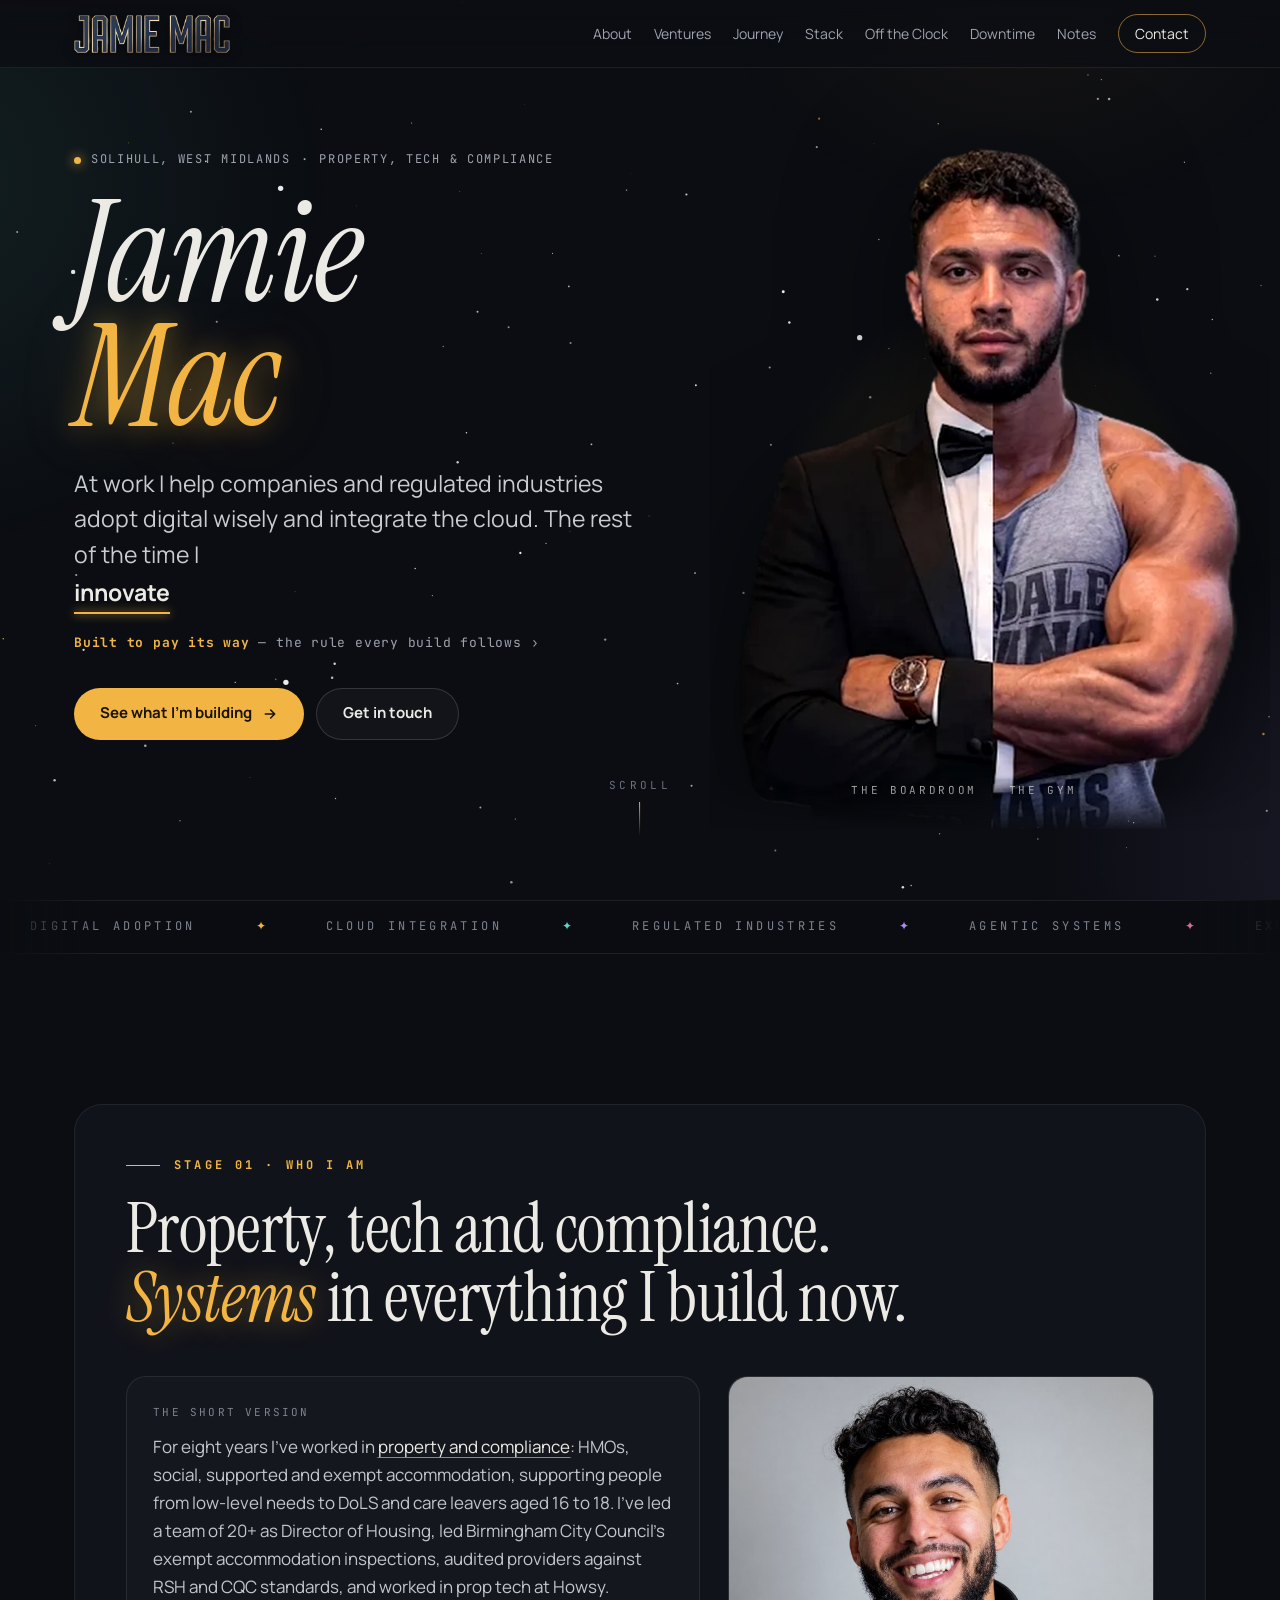
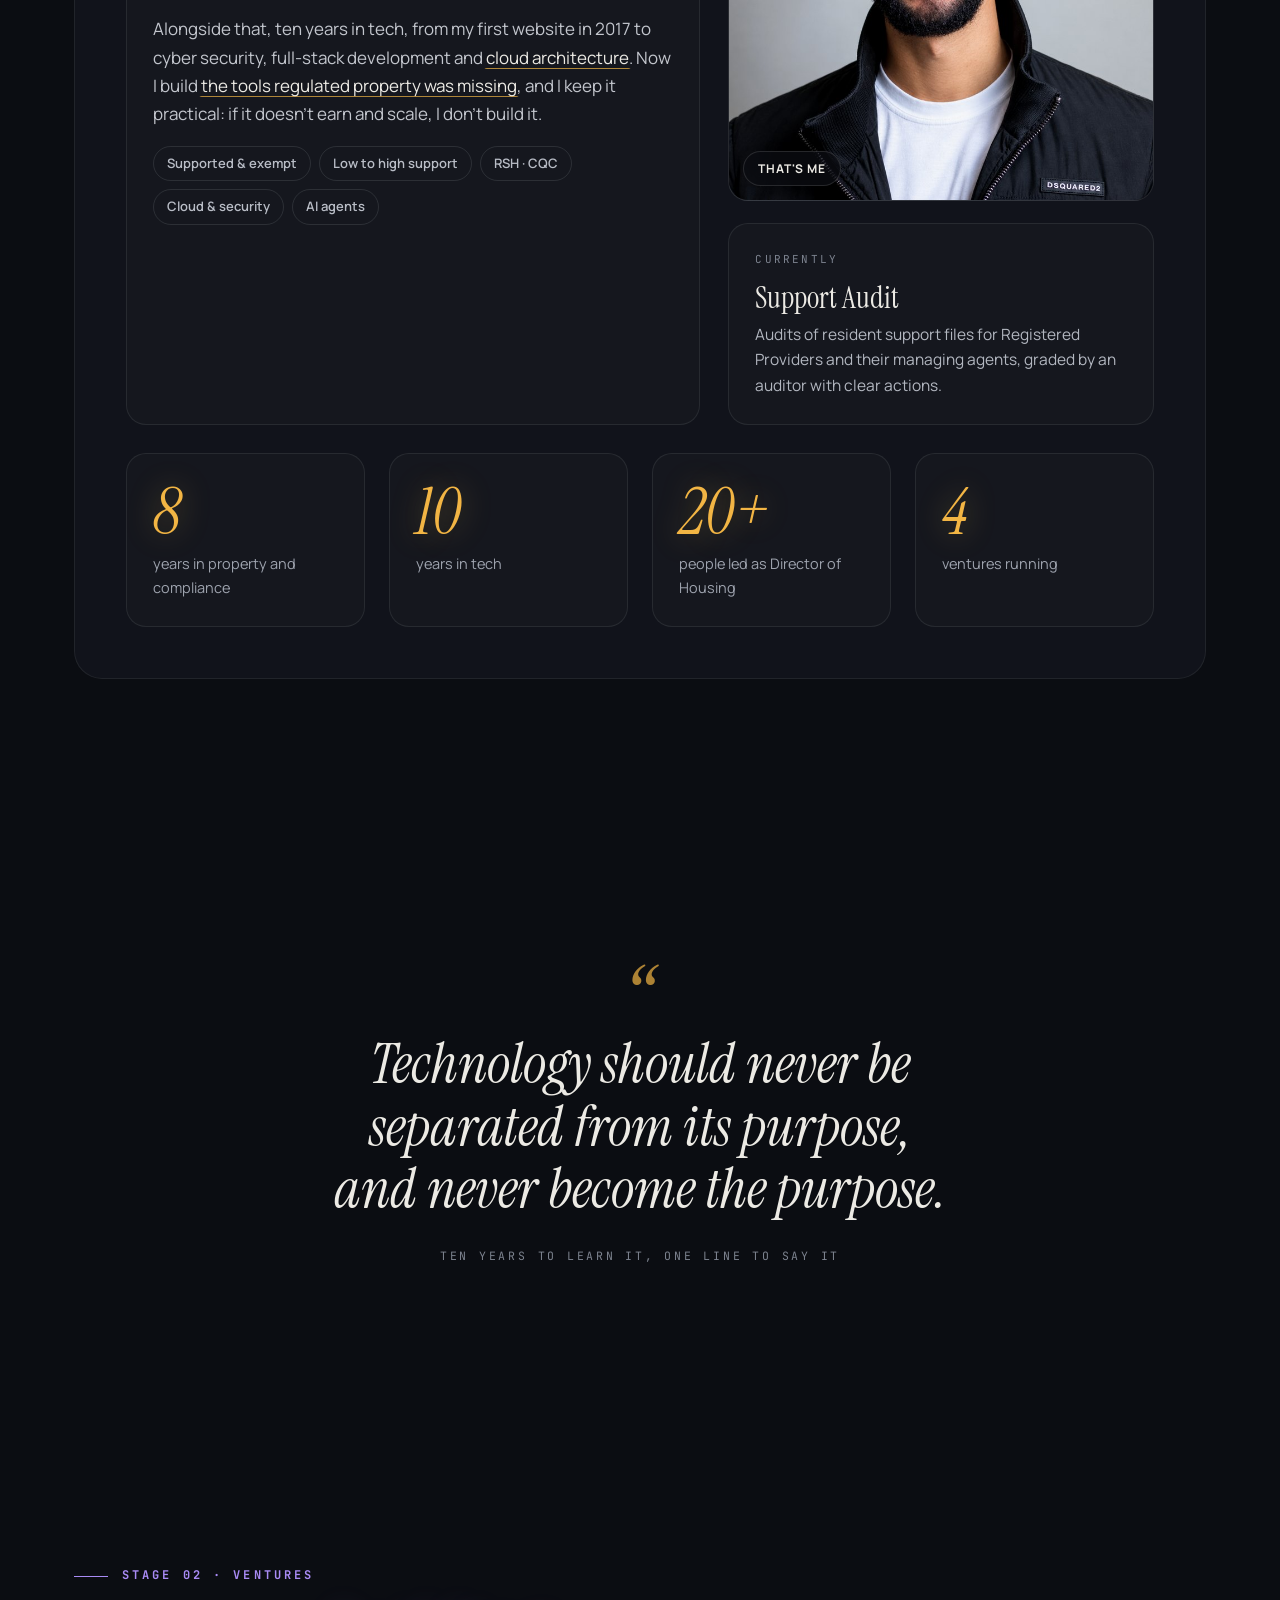
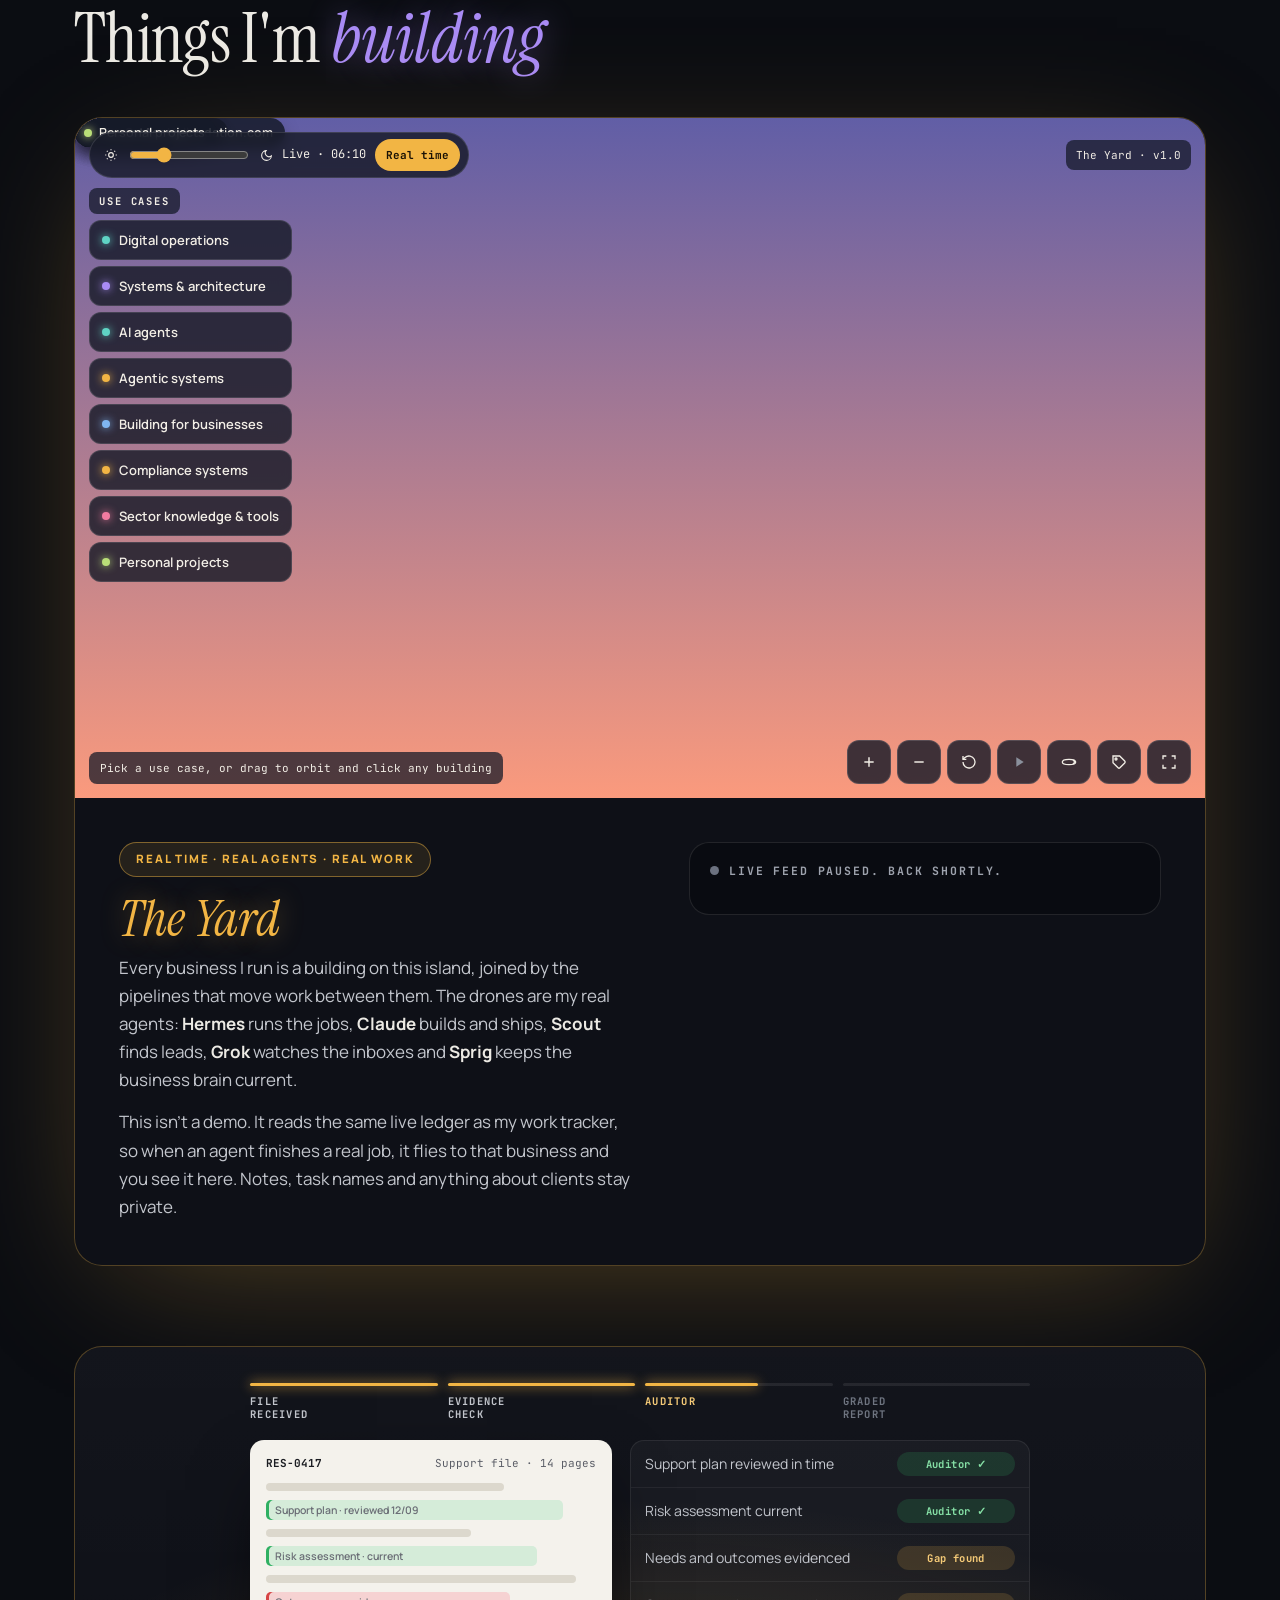
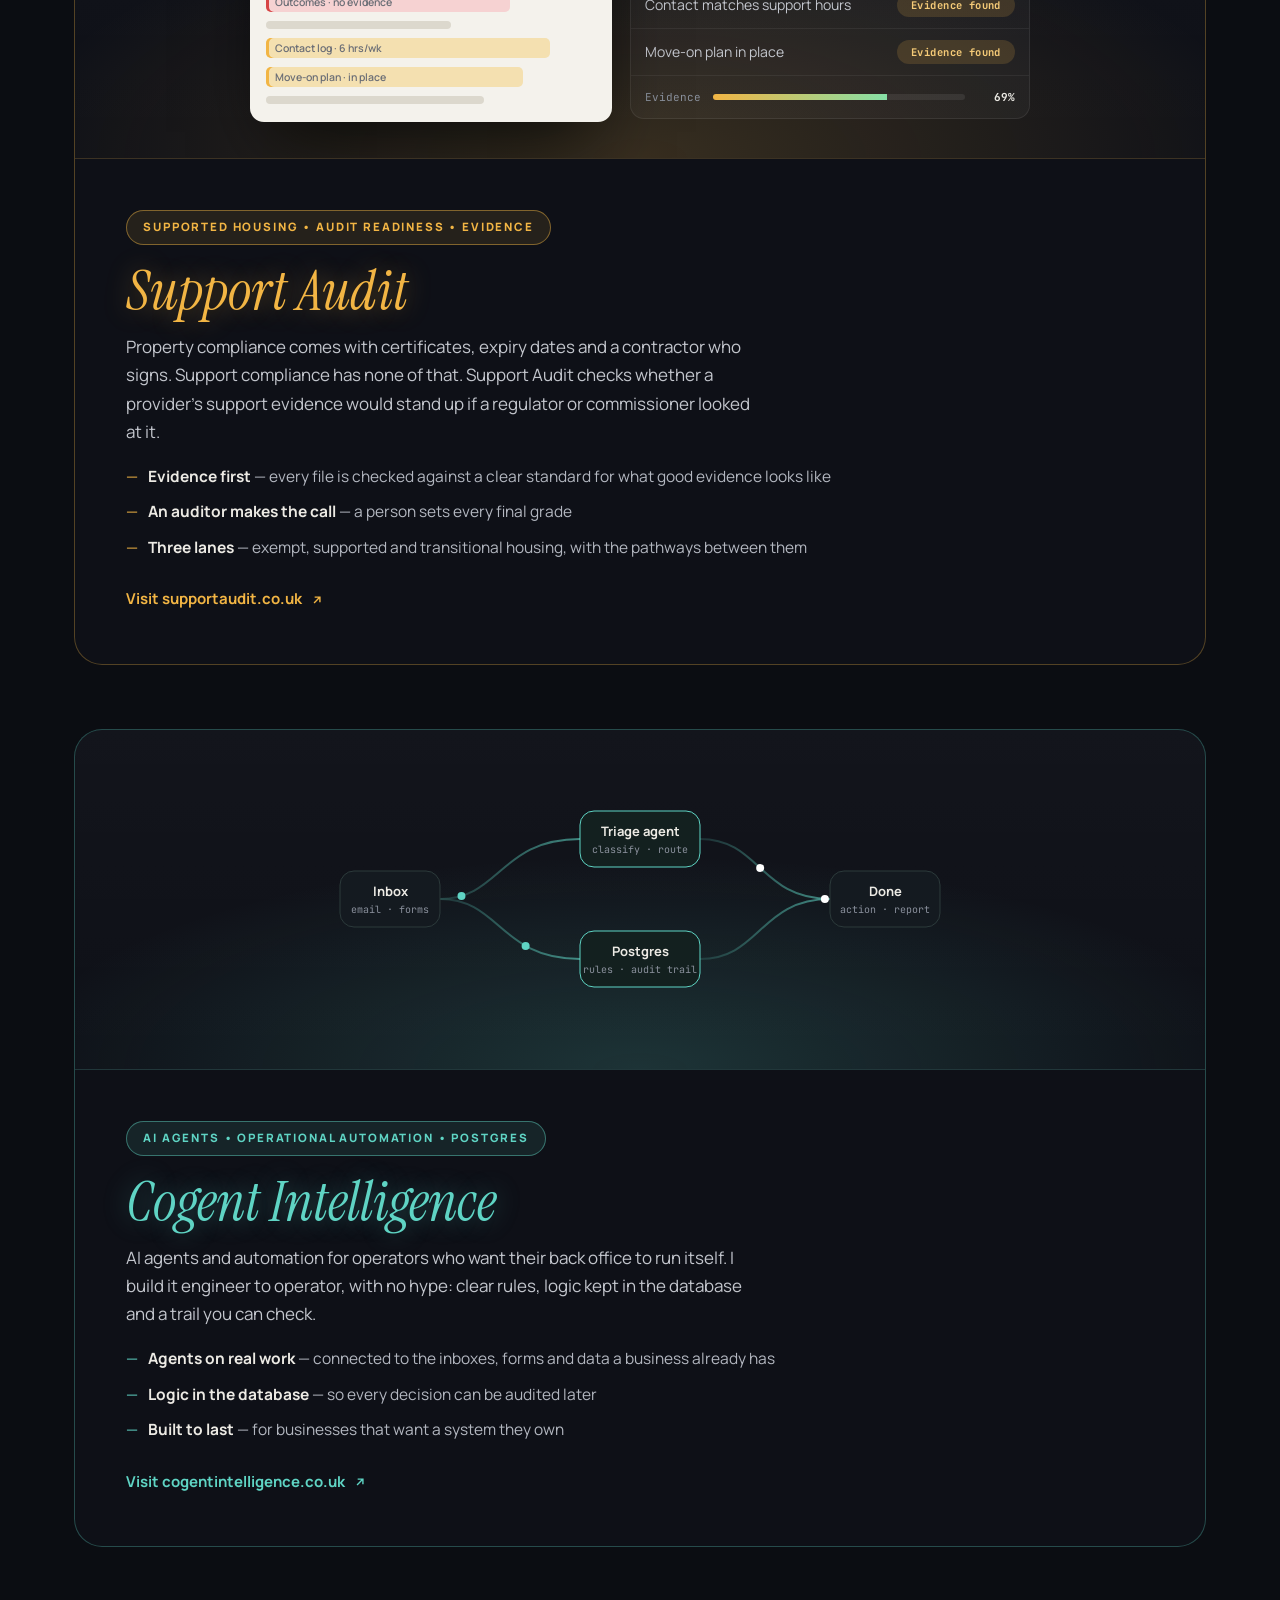
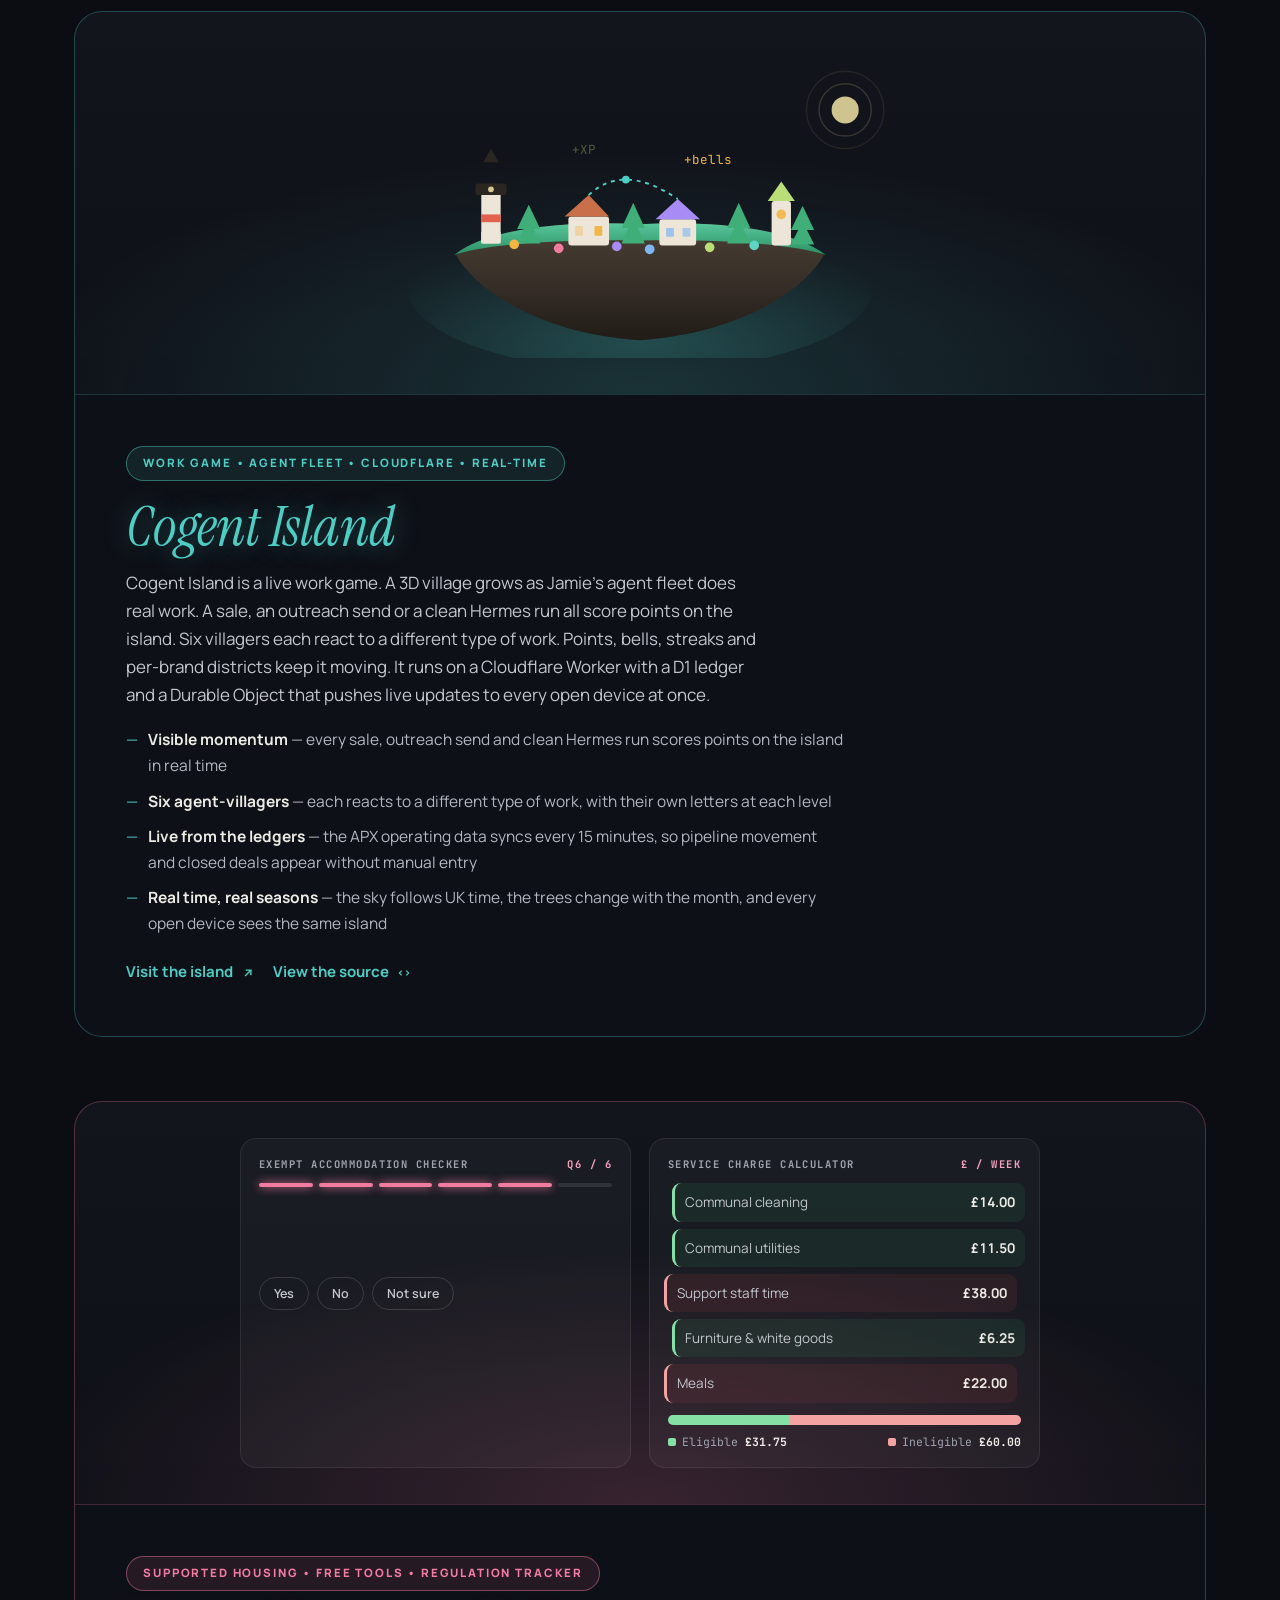
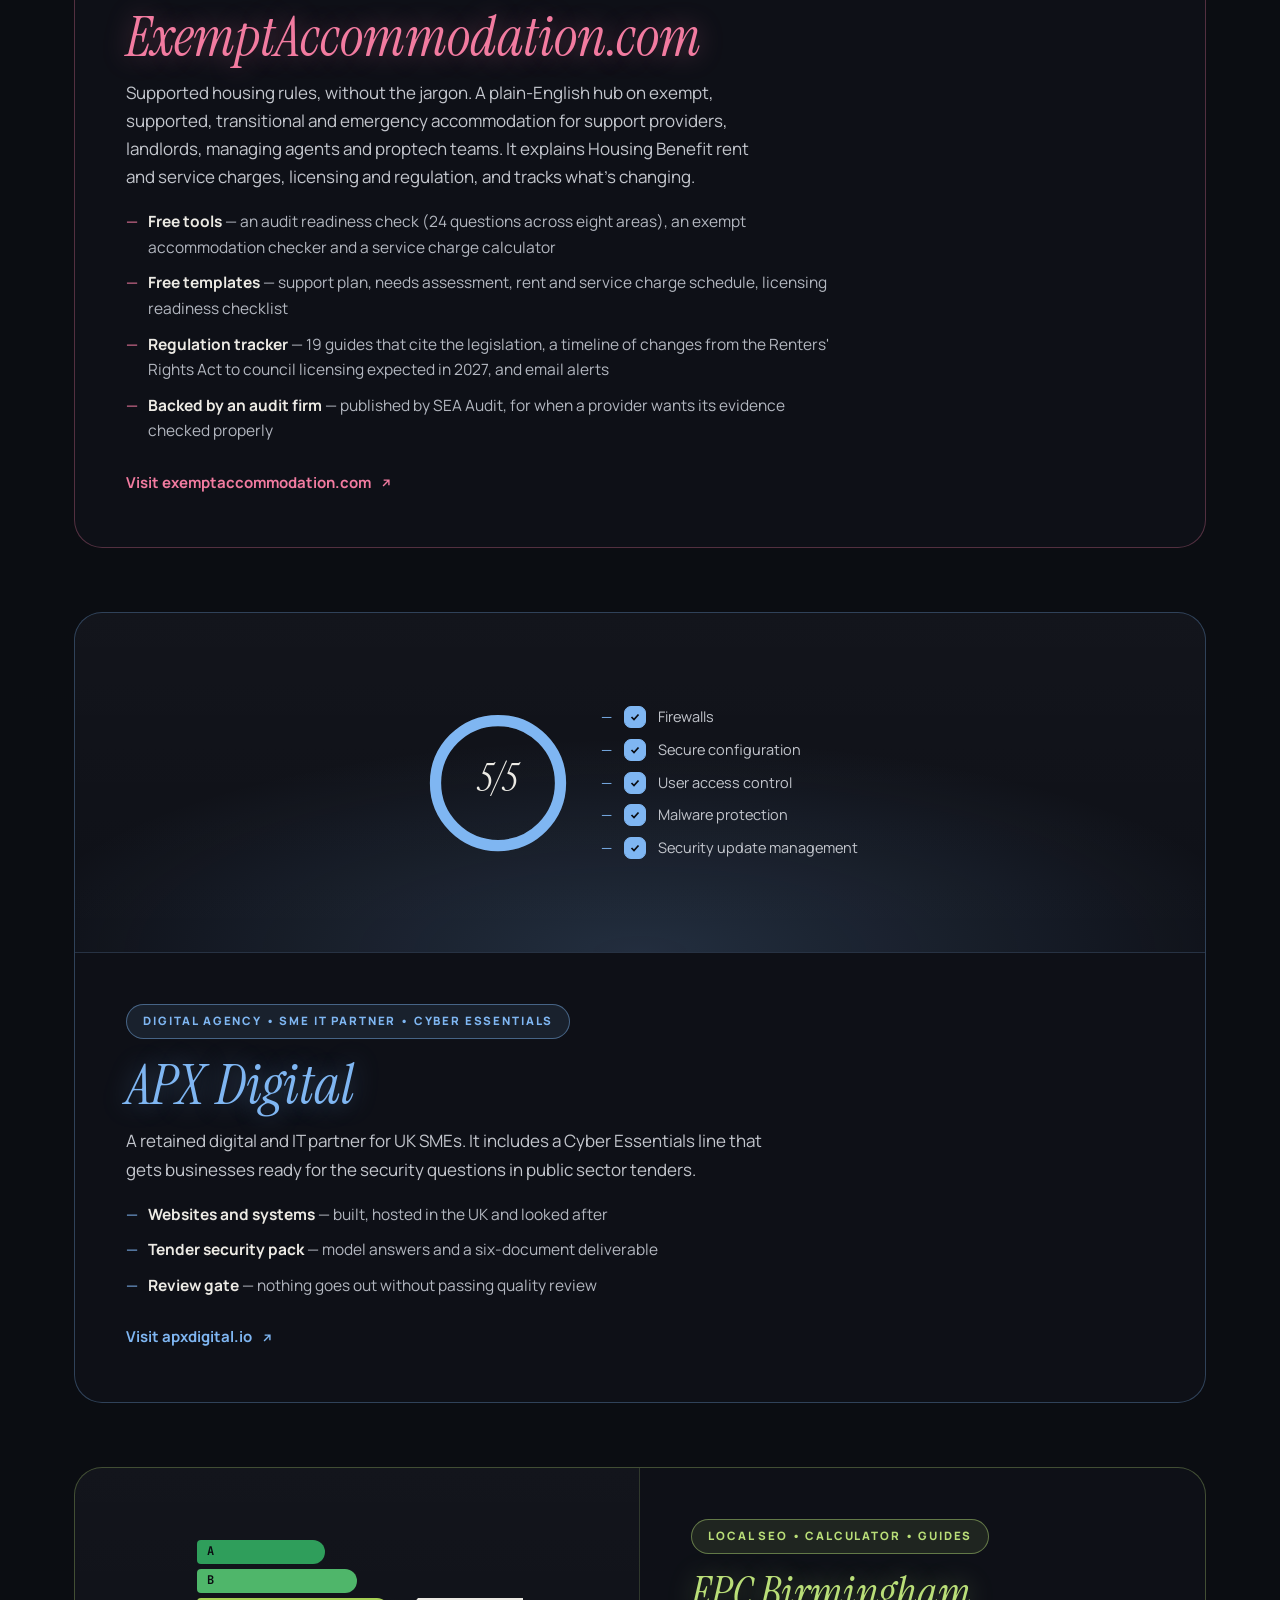
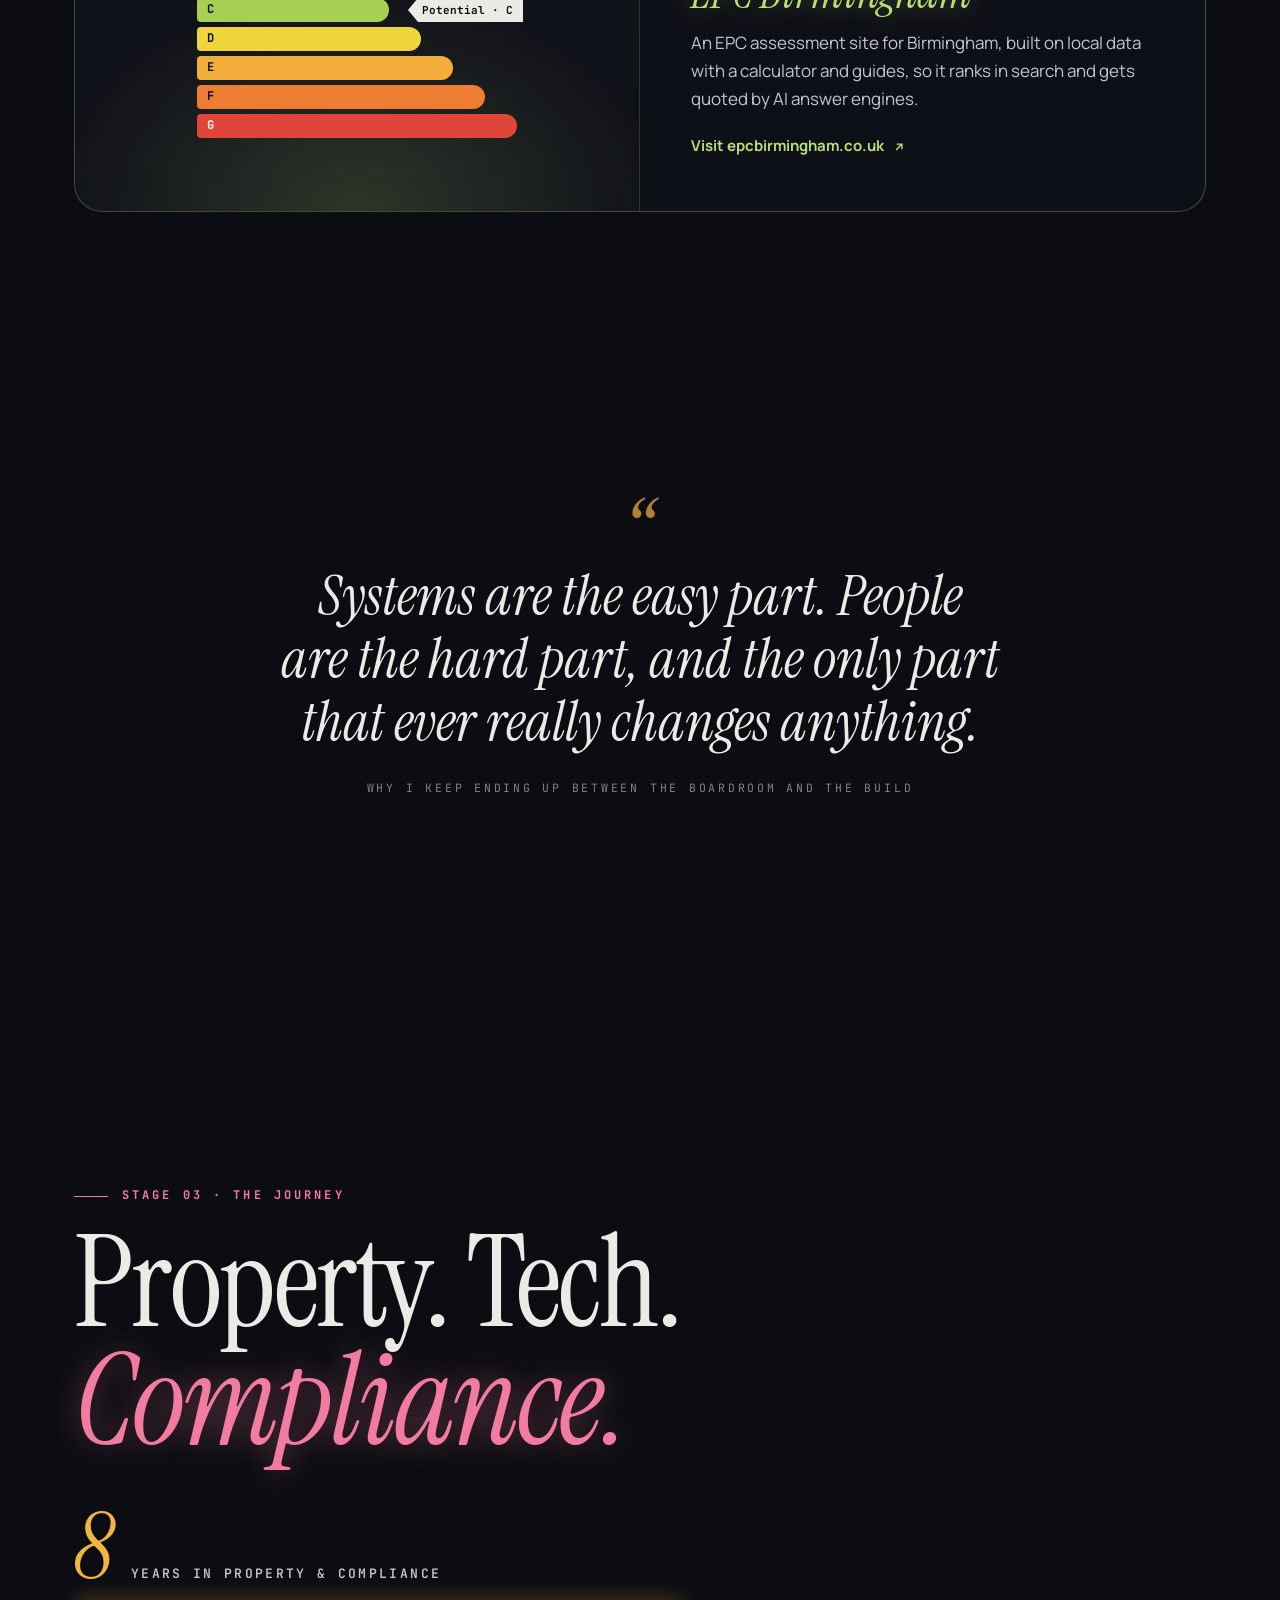
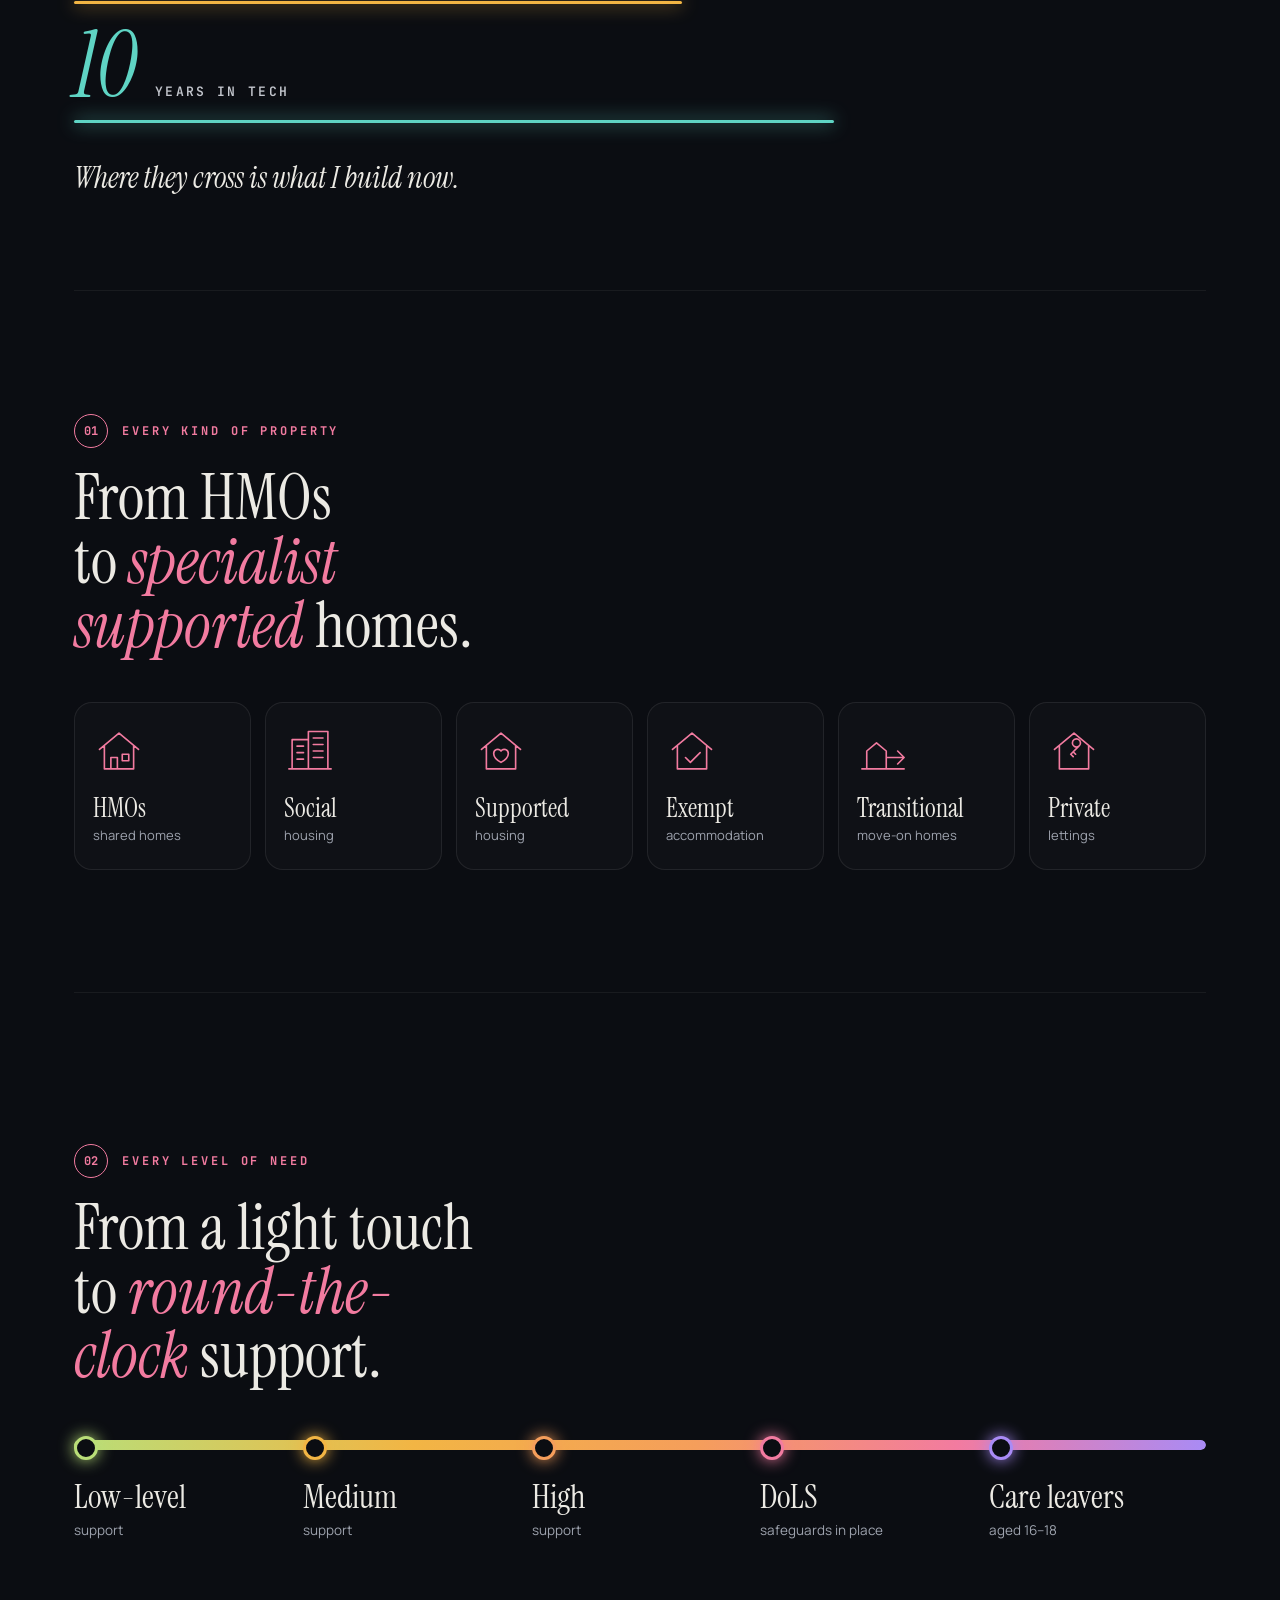
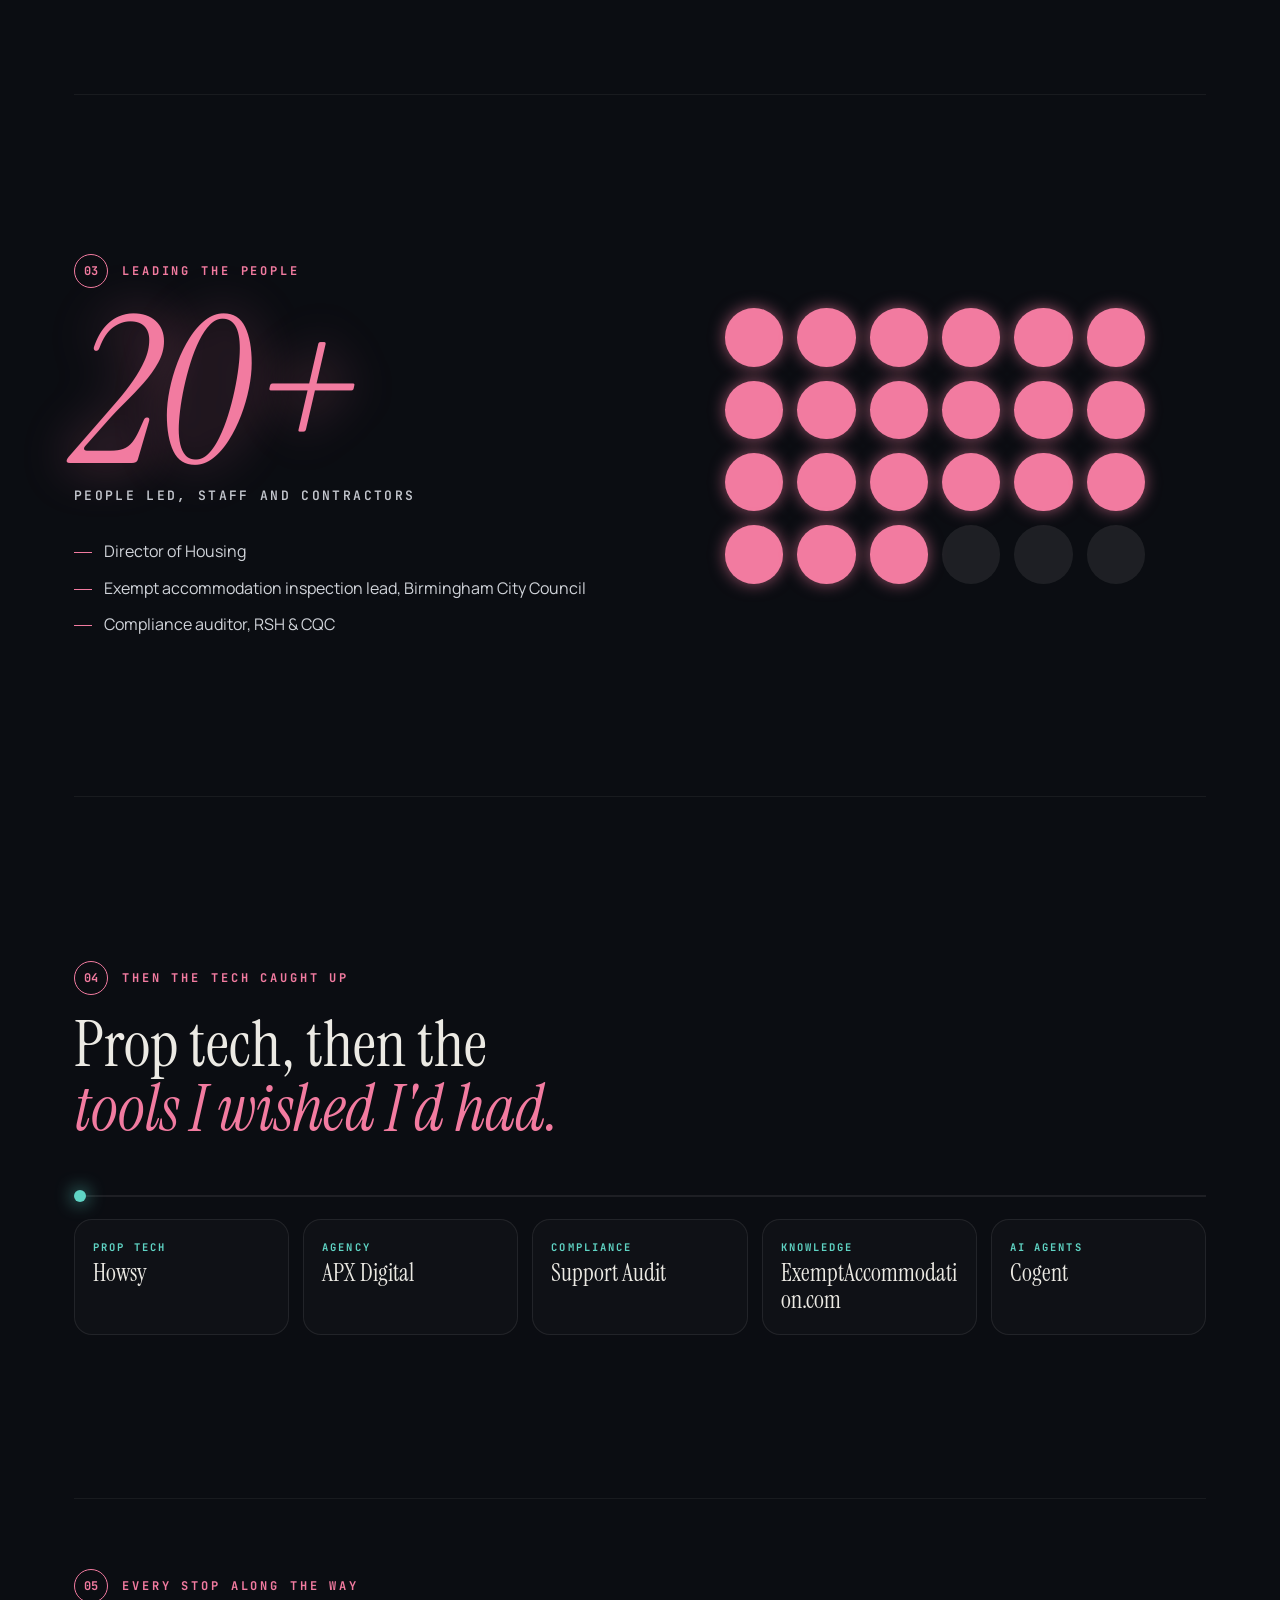
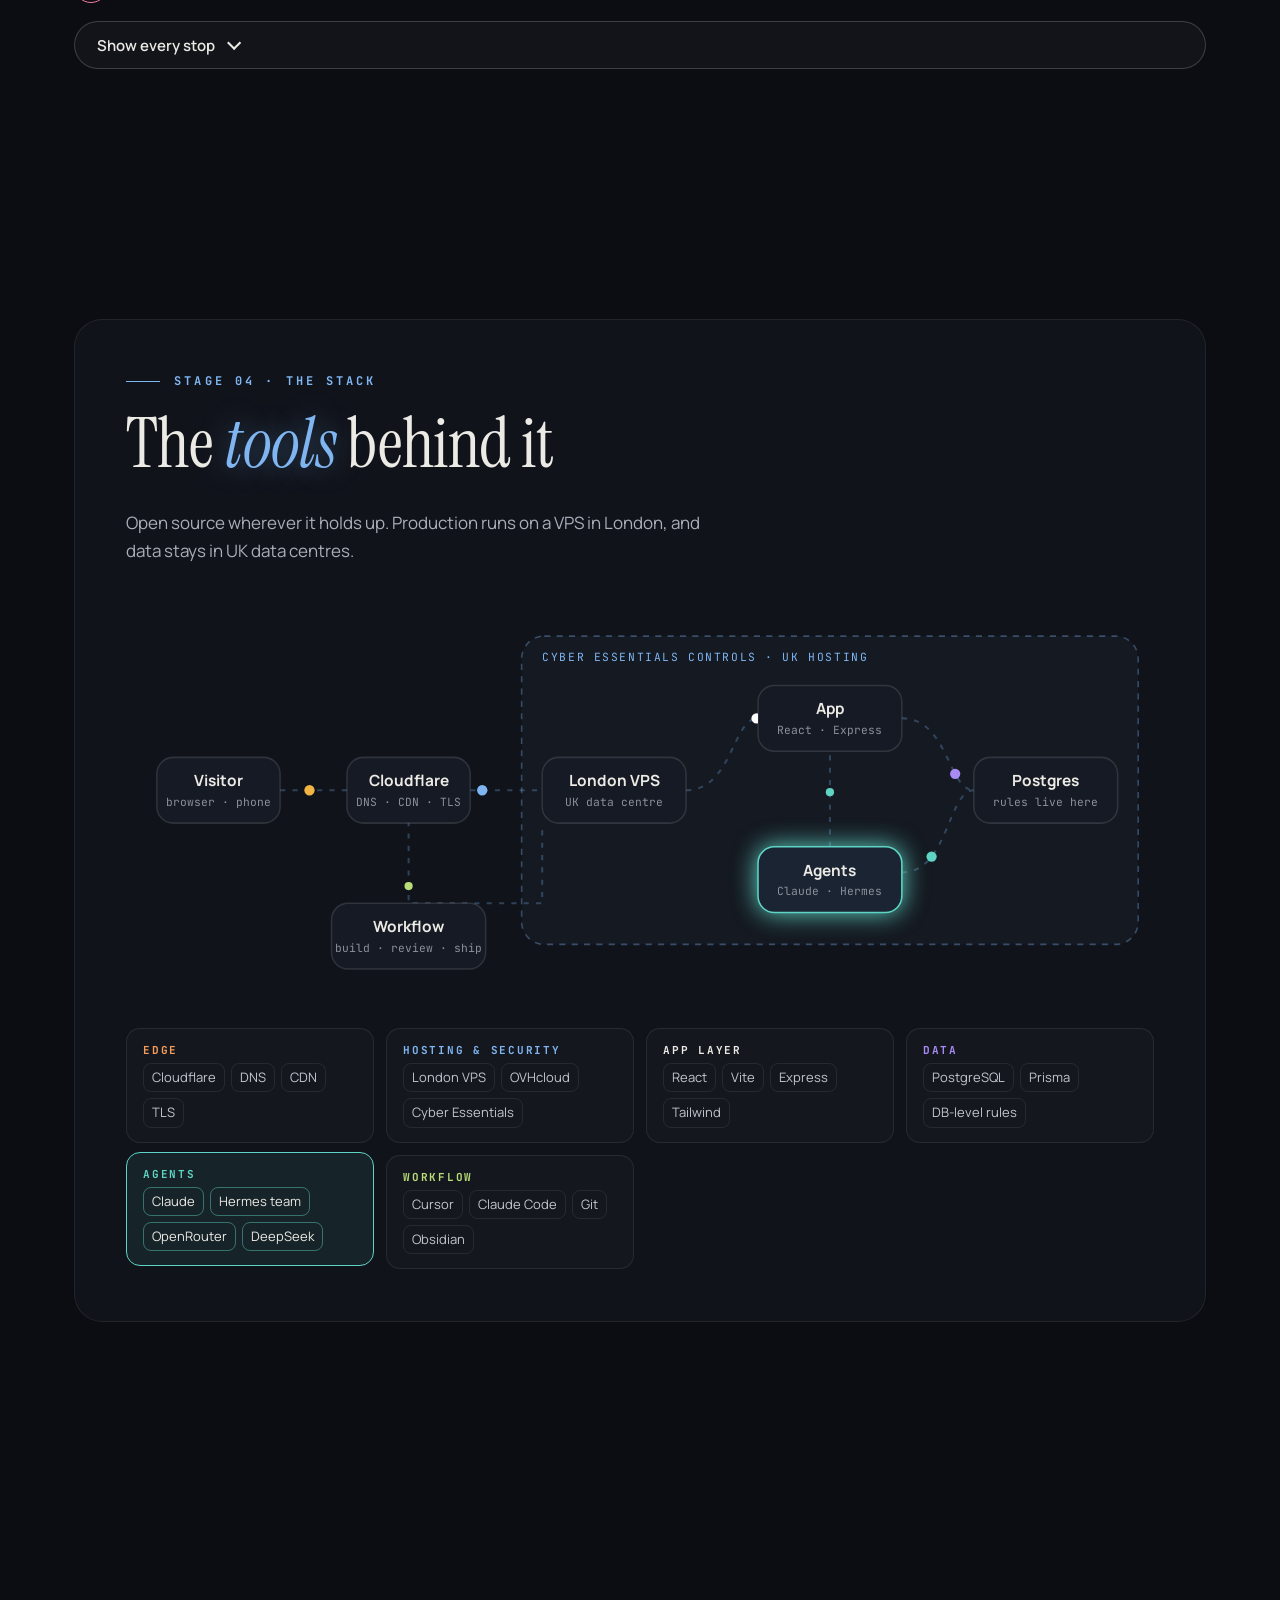
==== commit c0c43617: "Rewrite first note around one clear point, conversational Co-Authored-By: Claude Opus 5.5 <noreply@a" ====
--- a/index.html
+++ b/index.html
@@ -1628,10 +1628,10 @@
 </section>
 
 <section id="notes" class="stage notes" aria-labelledby="notes-h" data-accent="#F2B544" style="--sa:#F2B544">
-  <div class="eyebrow">Weekly notes</div>
+  <div class="eyebrow">Notes</div>
   <h2 id="notes-h">What I'm <em>working on</em></h2>
-  <!-- notes:start --><ul class="notes-list"><li><a href="/blog/the-week-the-site-went-live/"><time datetime="2026-11-11">11 November 2026</time><b>The week the site went live, and the agents got a window</b><span>Weekly notes from Jamie Mac. jamiemac.co.uk went live, Cogent Island got a public feed so you can watch real agents doing real work, and Support Audit outreach kept moving. Plus what a week of mobile fixes taught me.</span></a></li></ul><!-- notes:end -->
-  <a class="notes-all" href="/blog/">All weekly notes <span aria-hidden="true">→</span></a>
+  <!-- notes:start --><ul class="notes-list"><li><a href="/blog/the-week-the-site-went-live/"><time datetime="2026-11-11">11 November 2026</time><b>My new site looked great on my laptop. My phone told the truth.</b><span>I launched jamiemac.co.uk this week and it struggled on a phone. What went wrong, what fixed it, and a ten-minute check any business owner can run on their own site.</span></a></li></ul><!-- notes:end -->
+  <a class="notes-all" href="/blog/">All notes <span aria-hidden="true">→</span></a>
 </section>
 
 <section id="faq" class="stage faq" aria-labelledby="faq-h" data-accent="#7FB6F2" style="--sa:#7FB6F2">
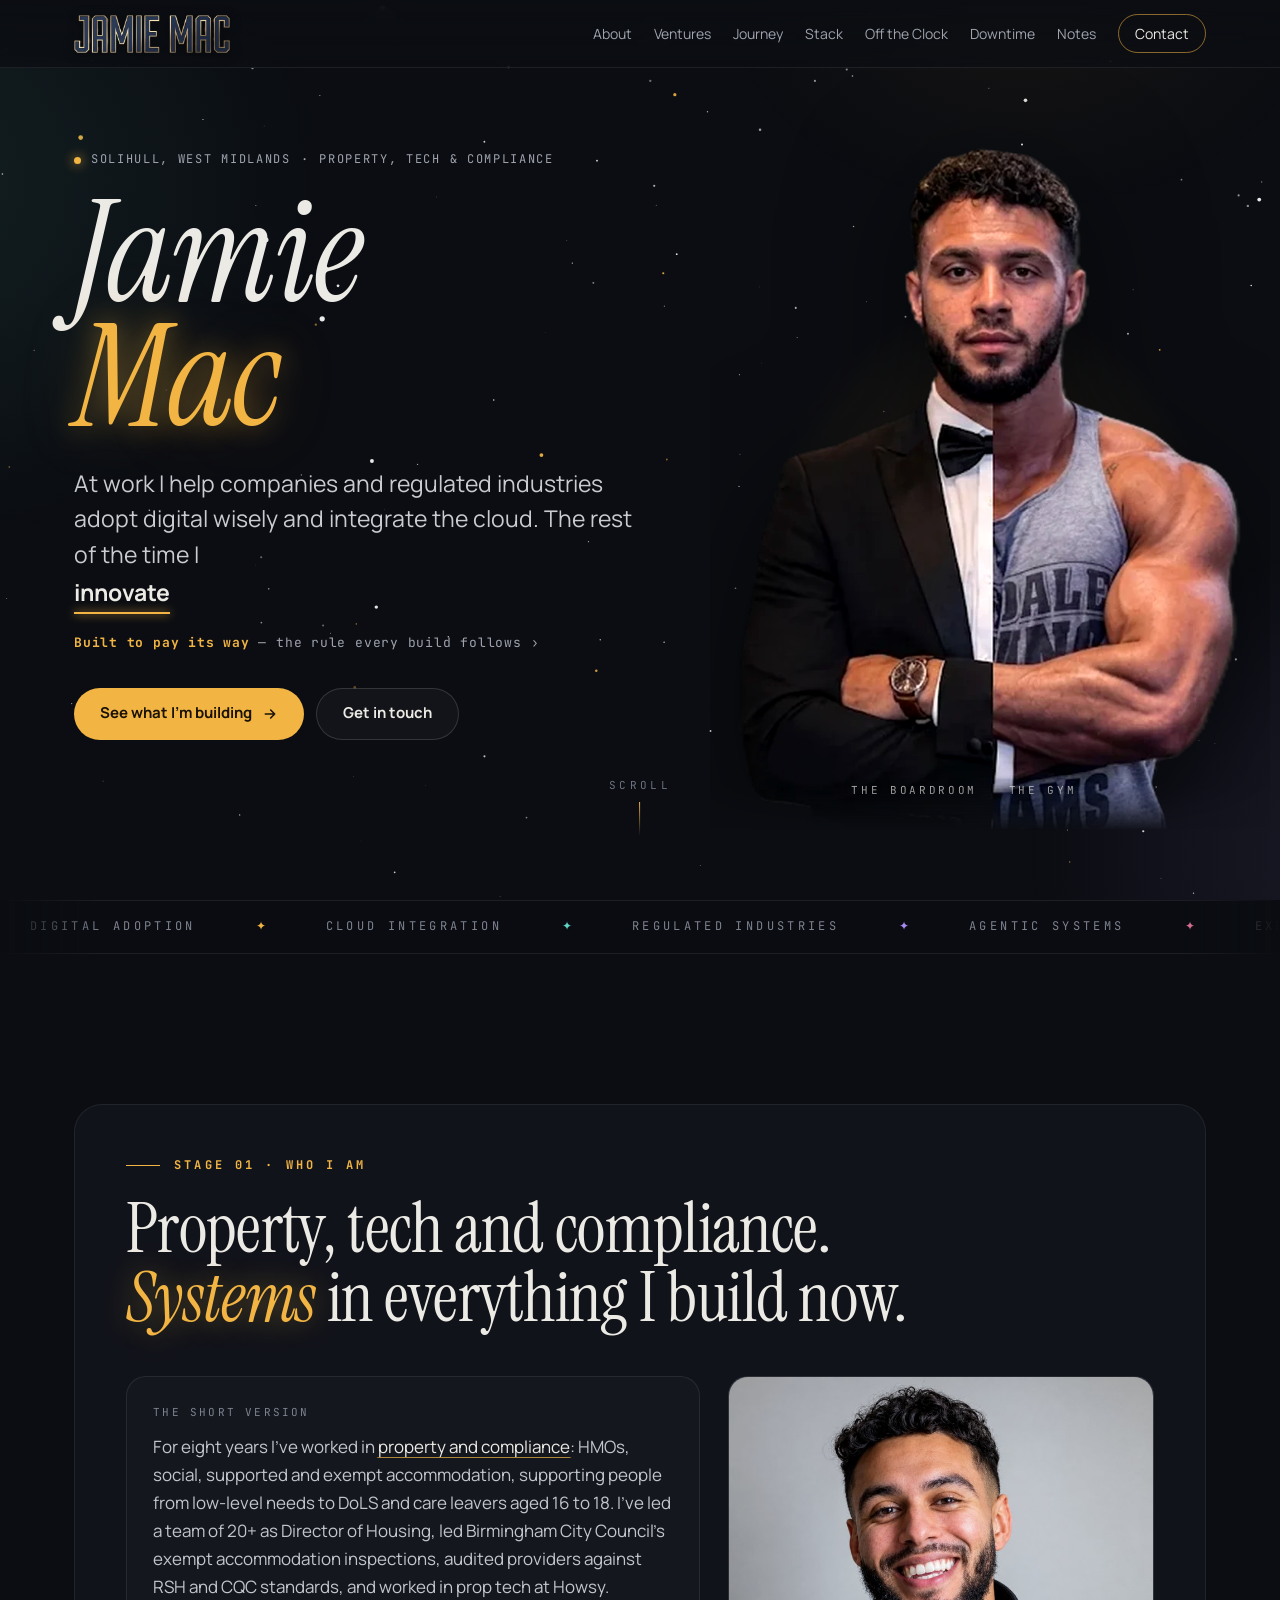
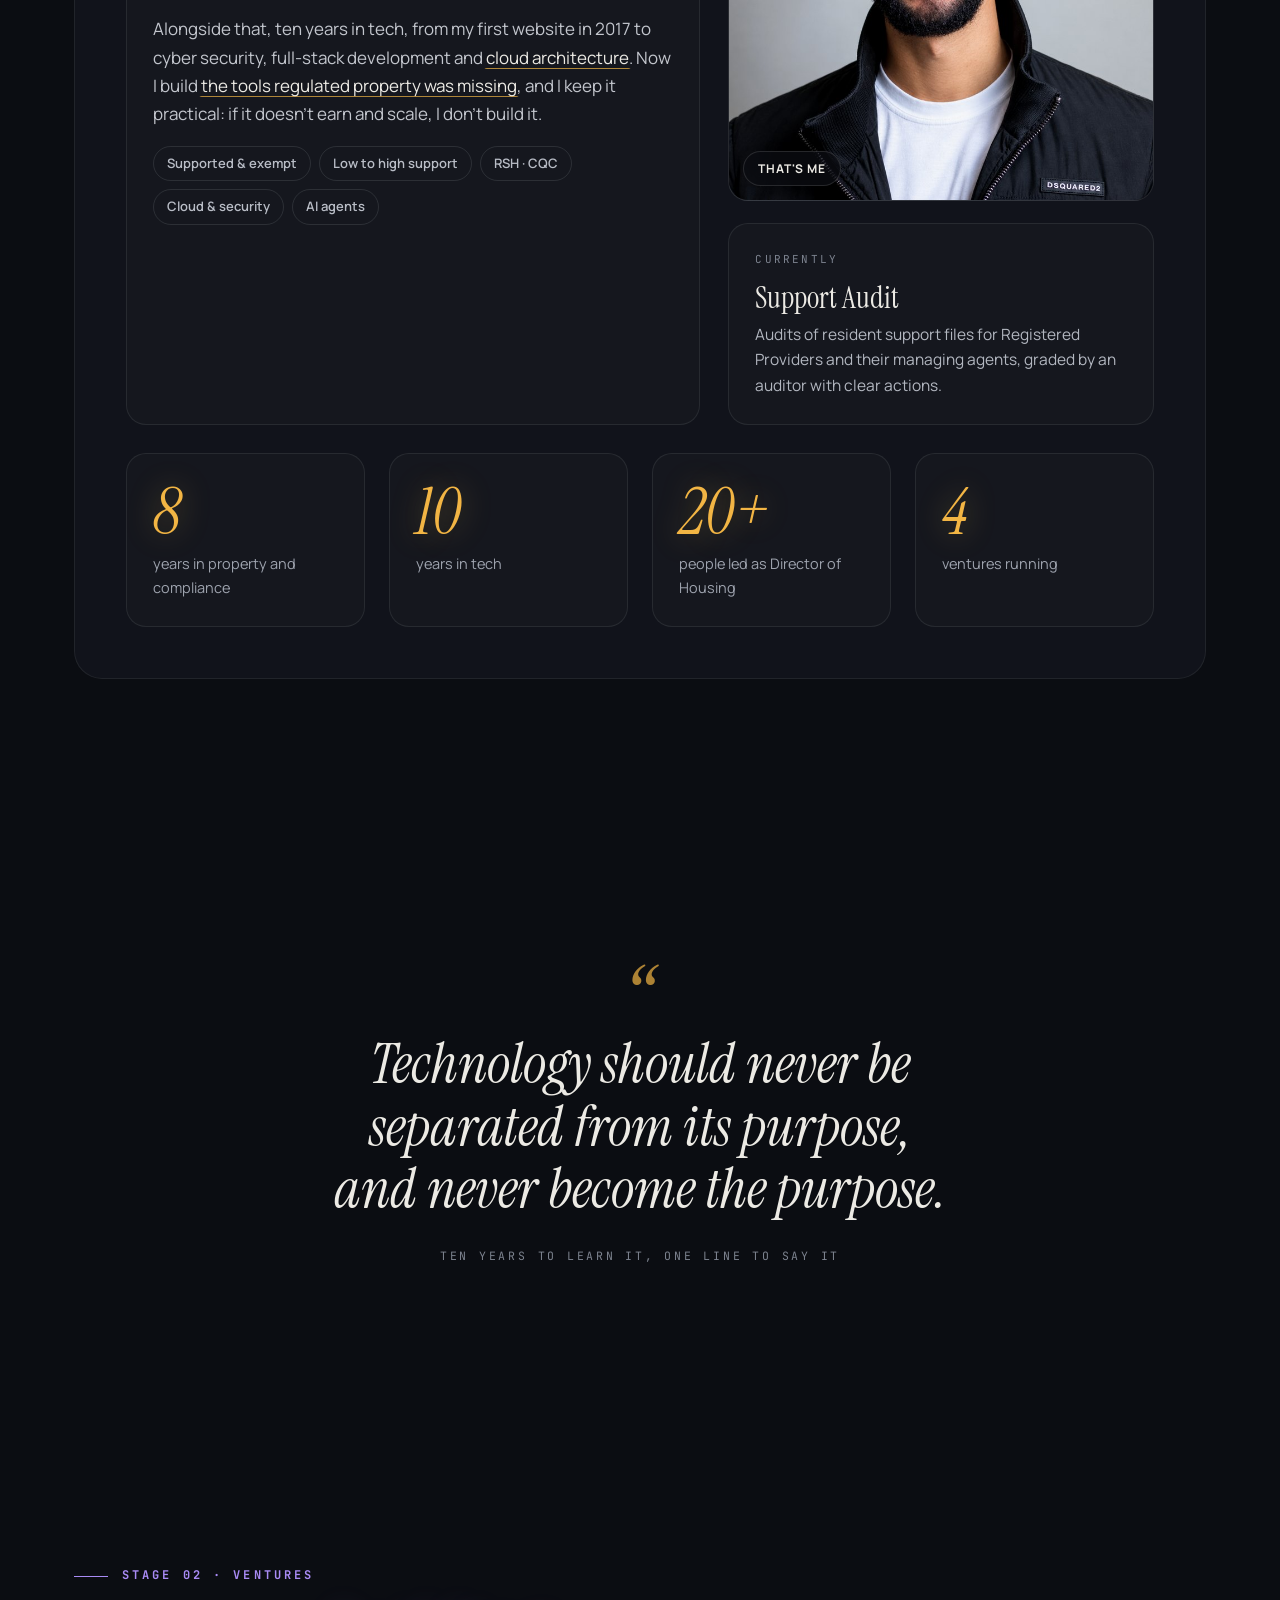
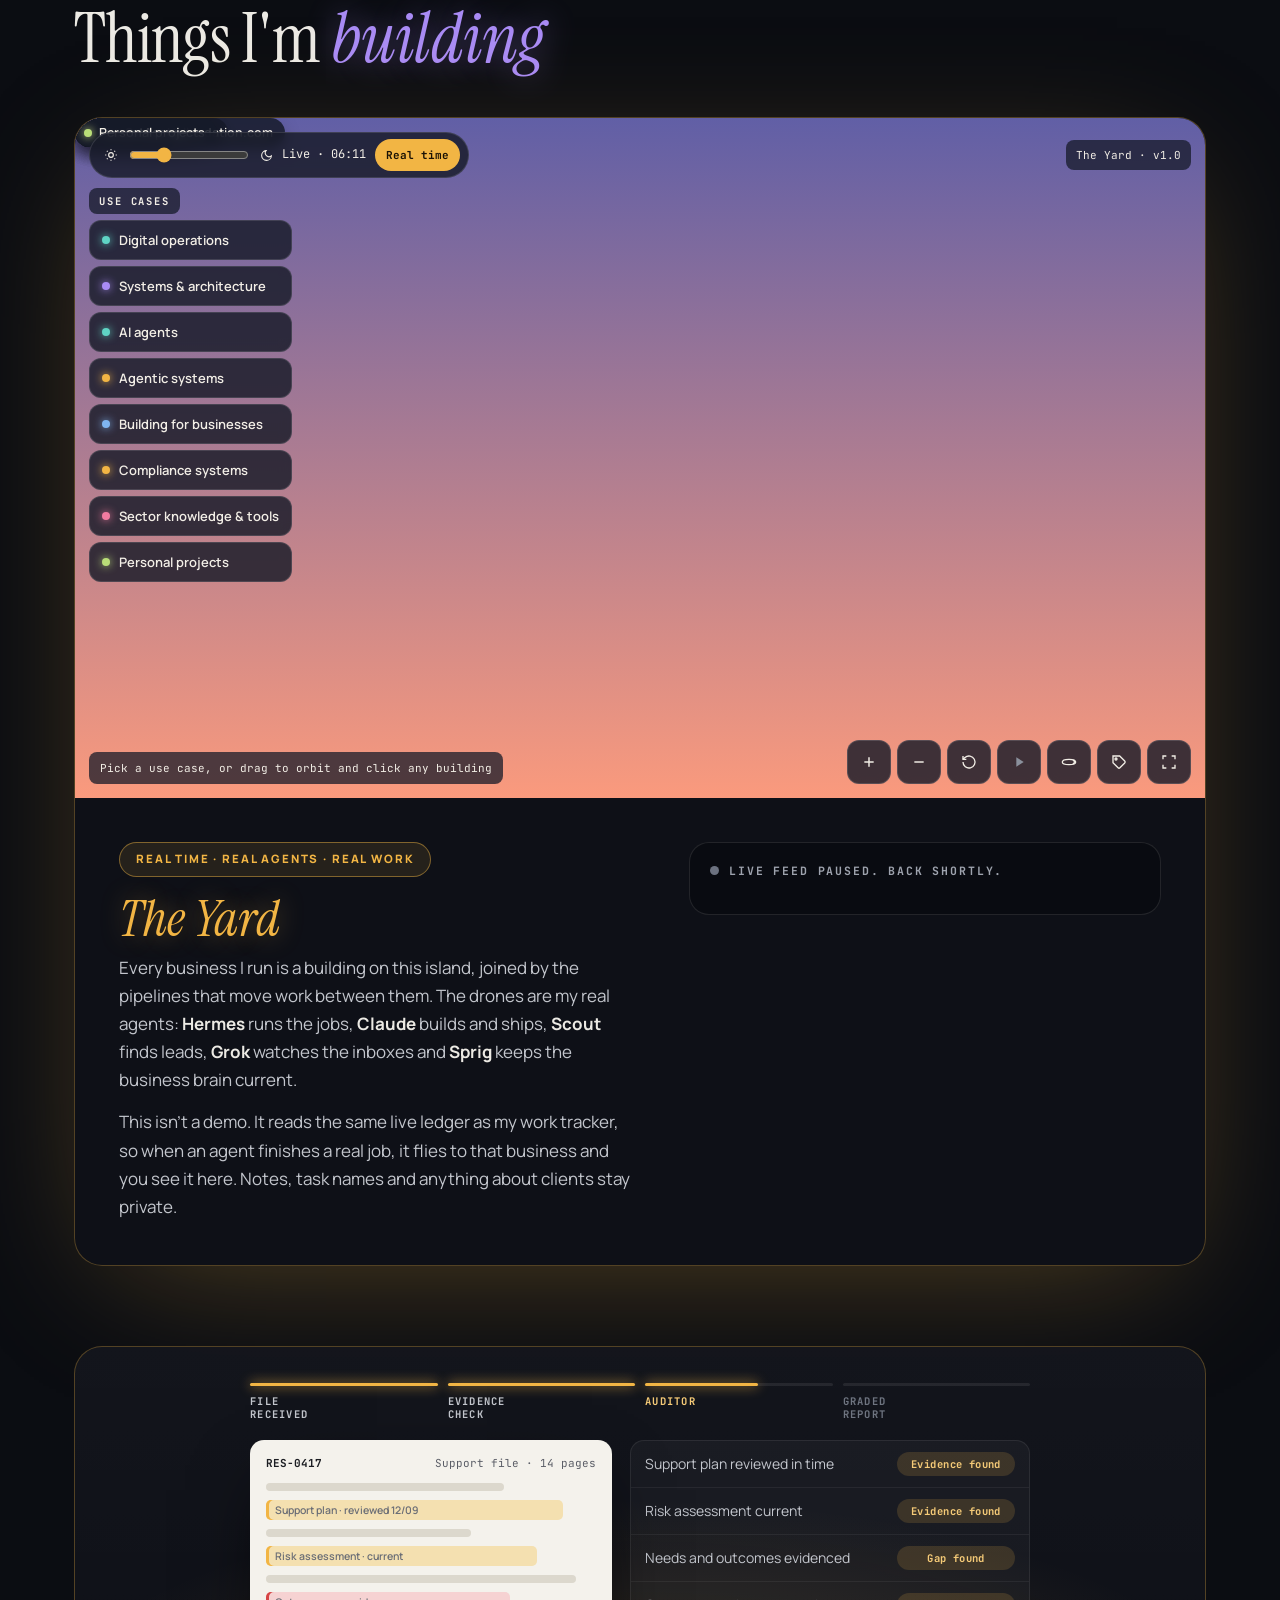
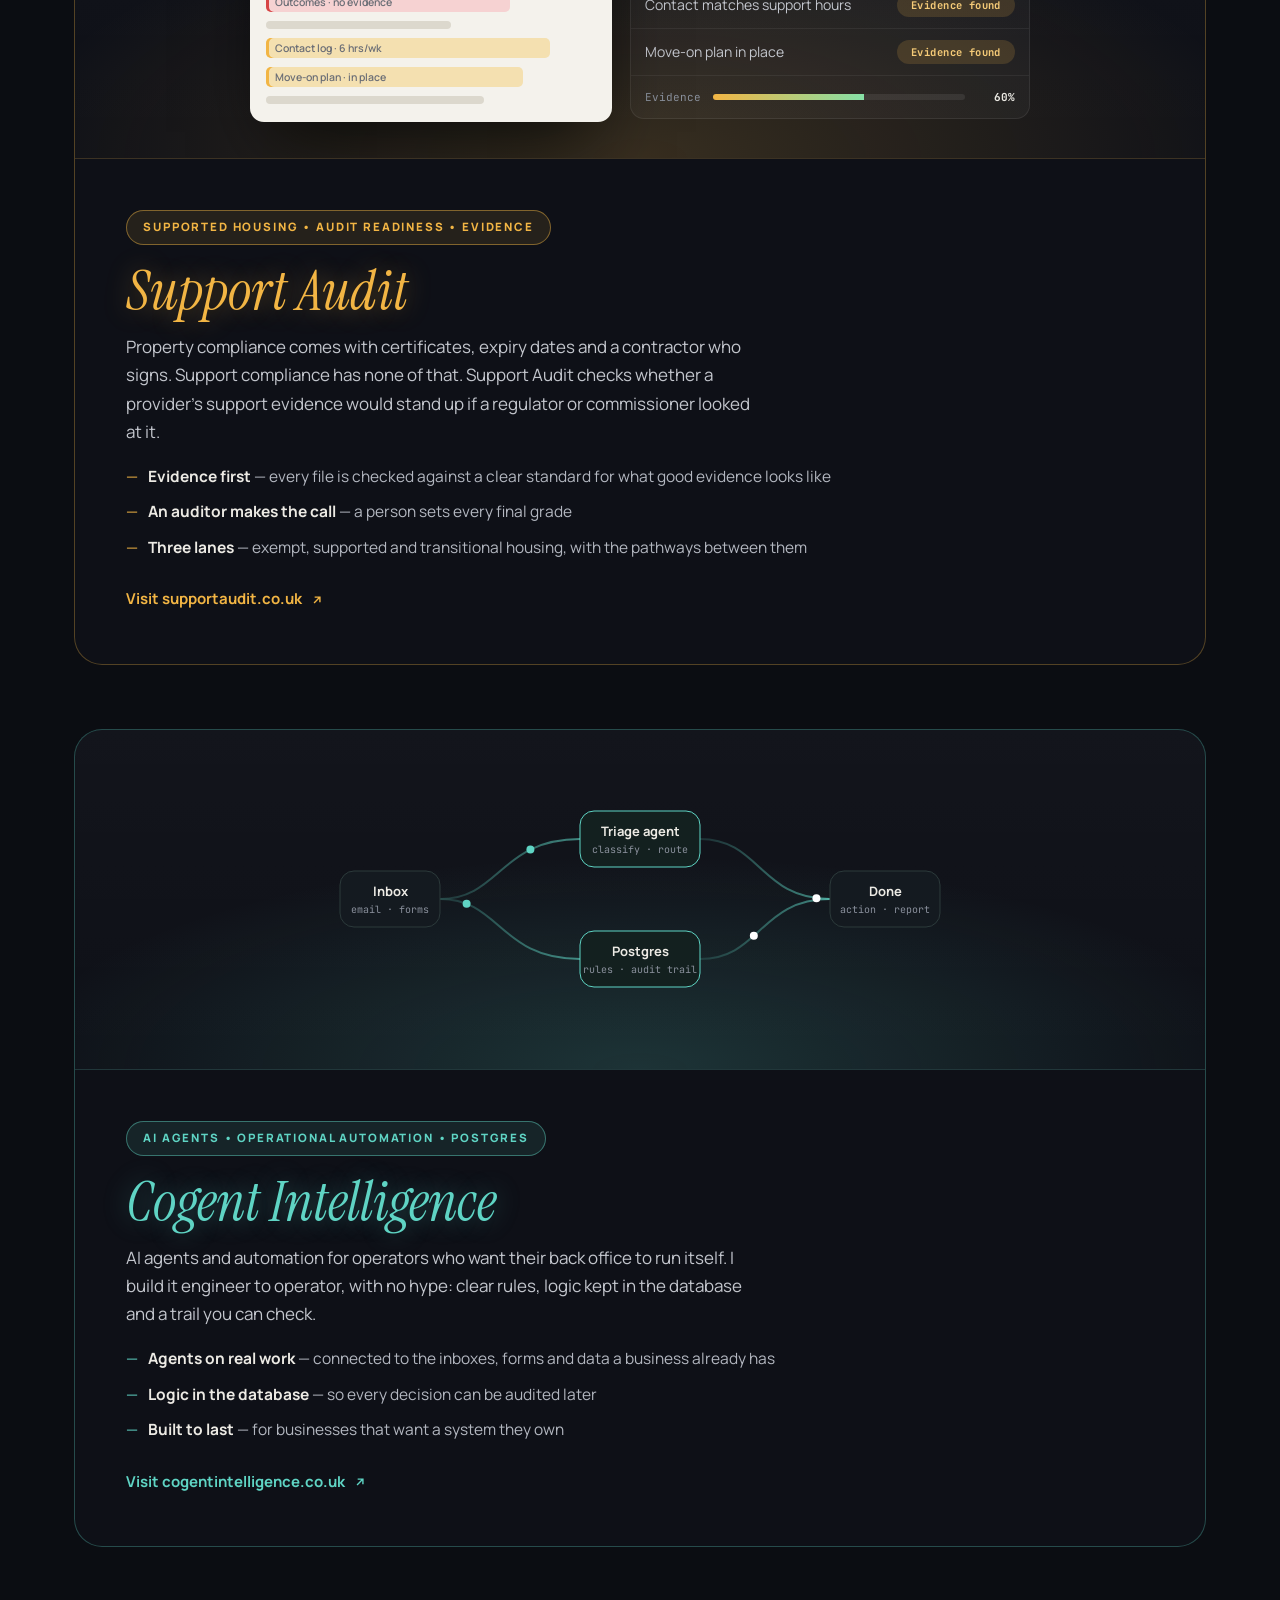
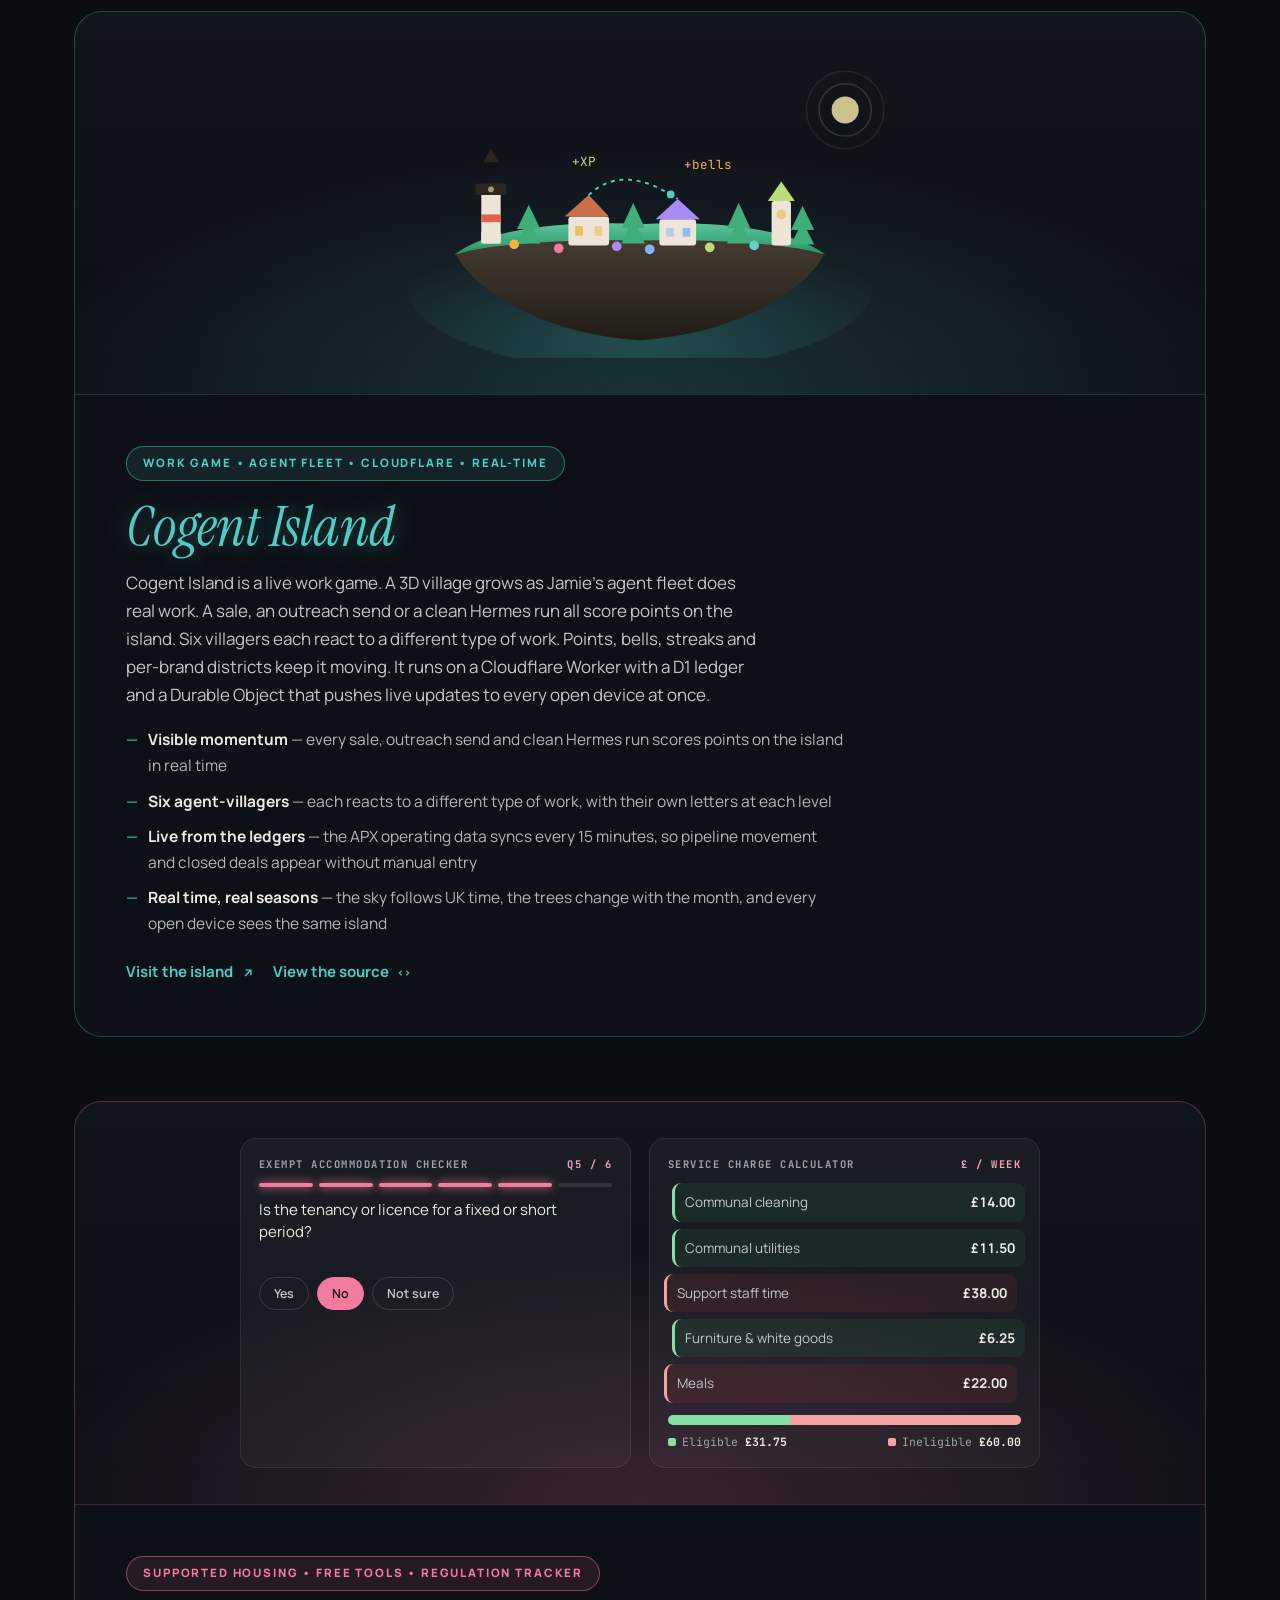
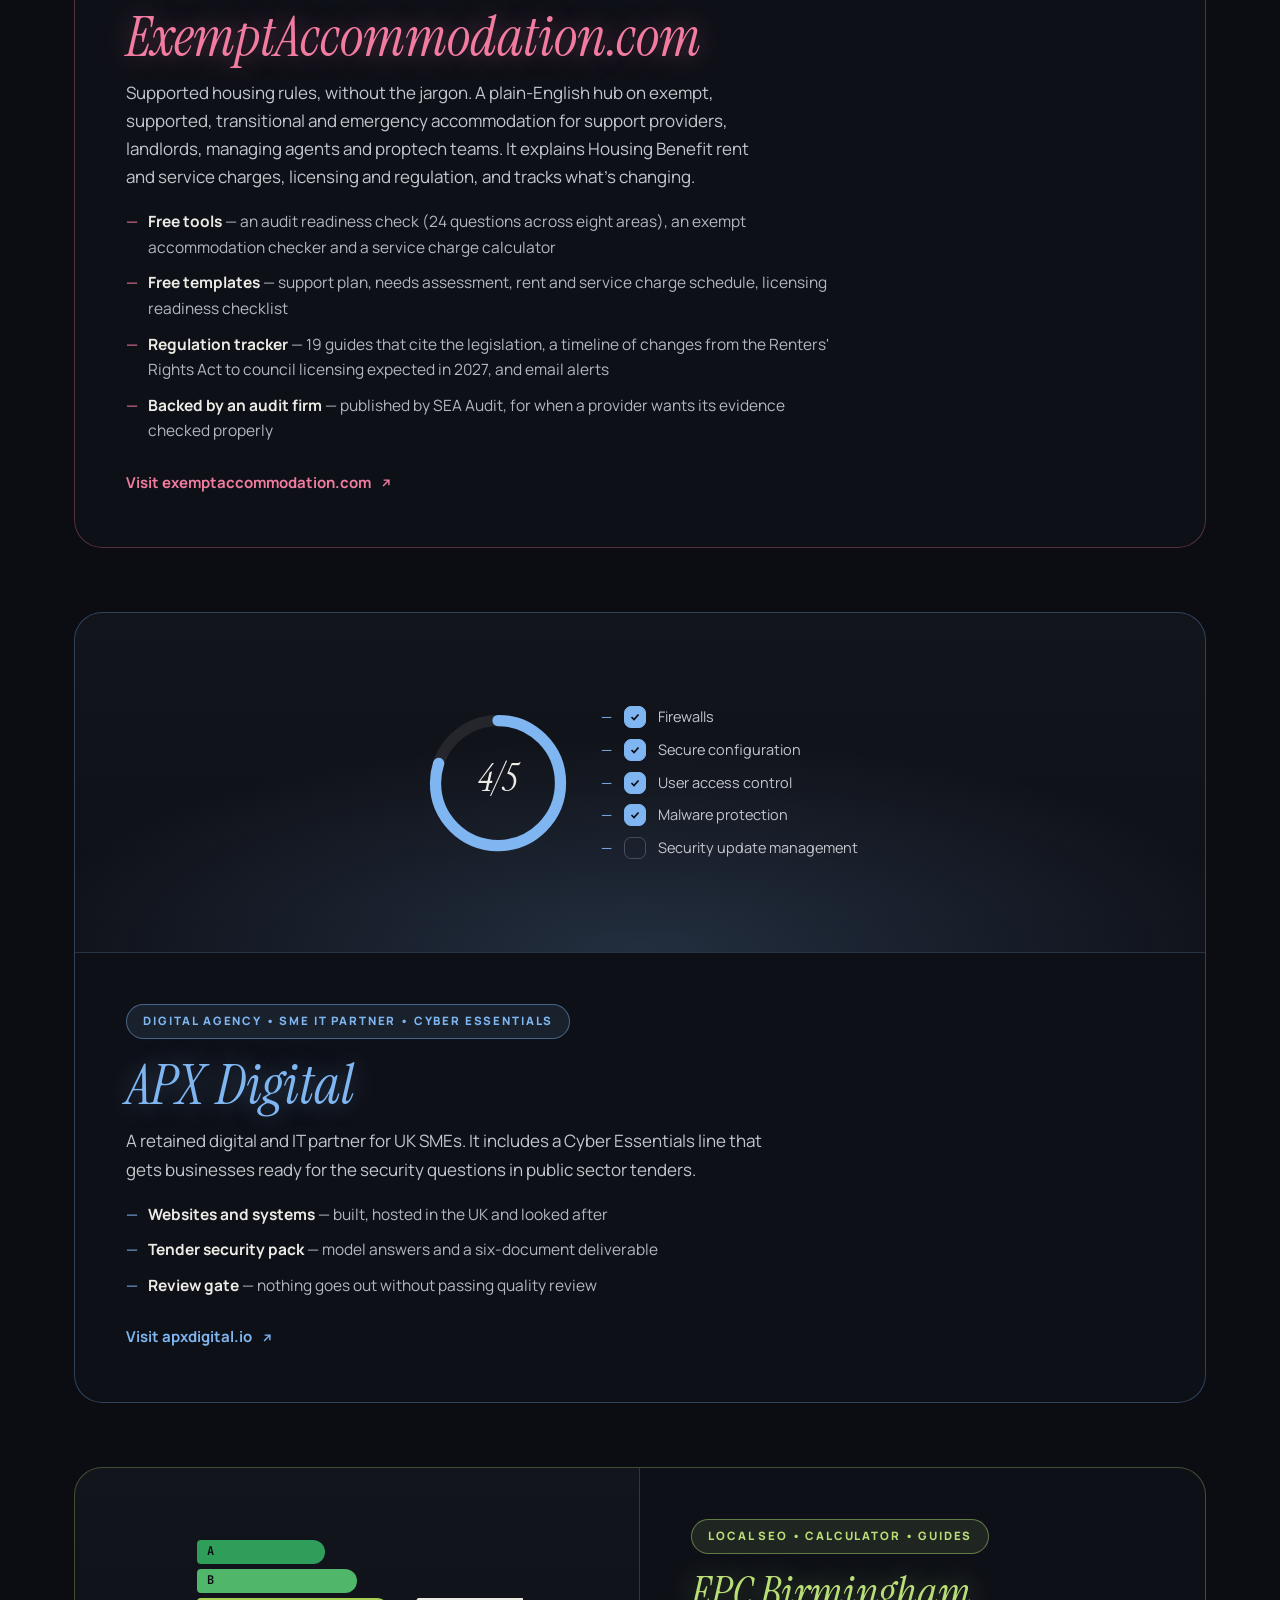
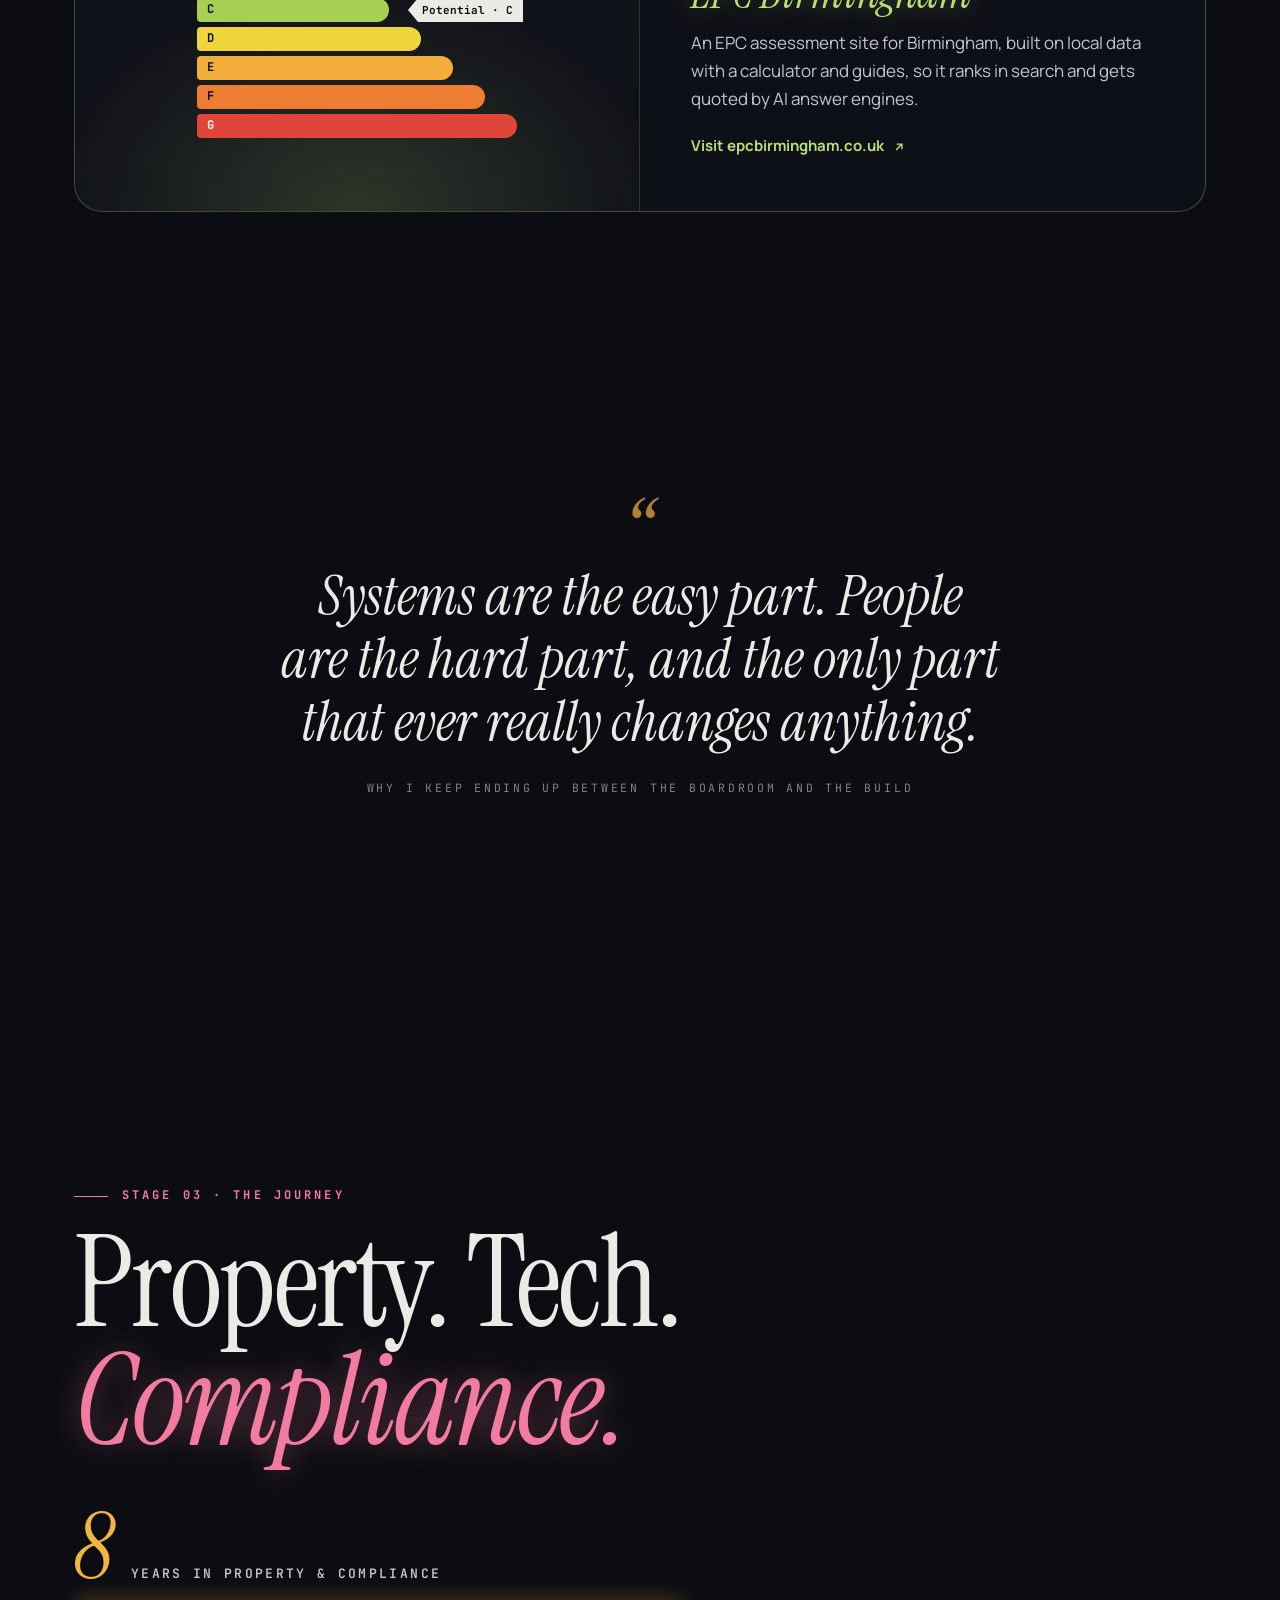
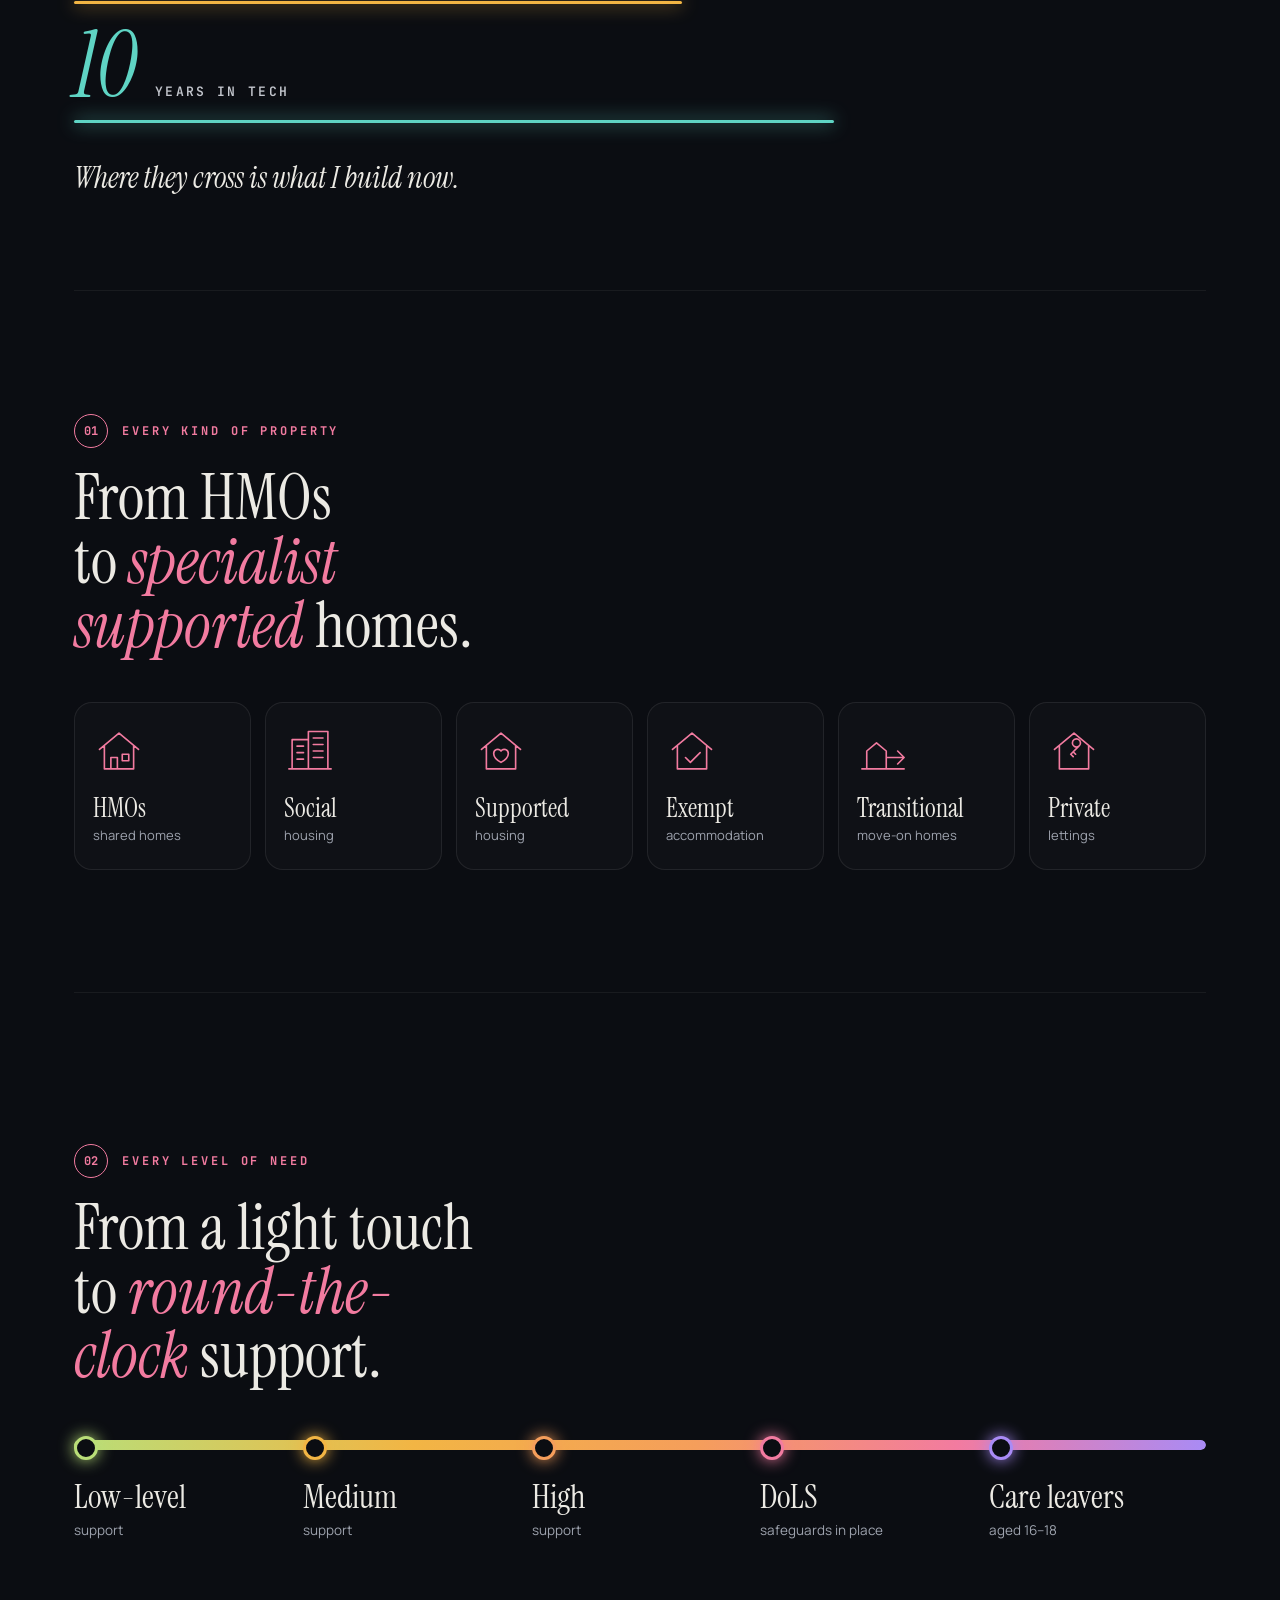
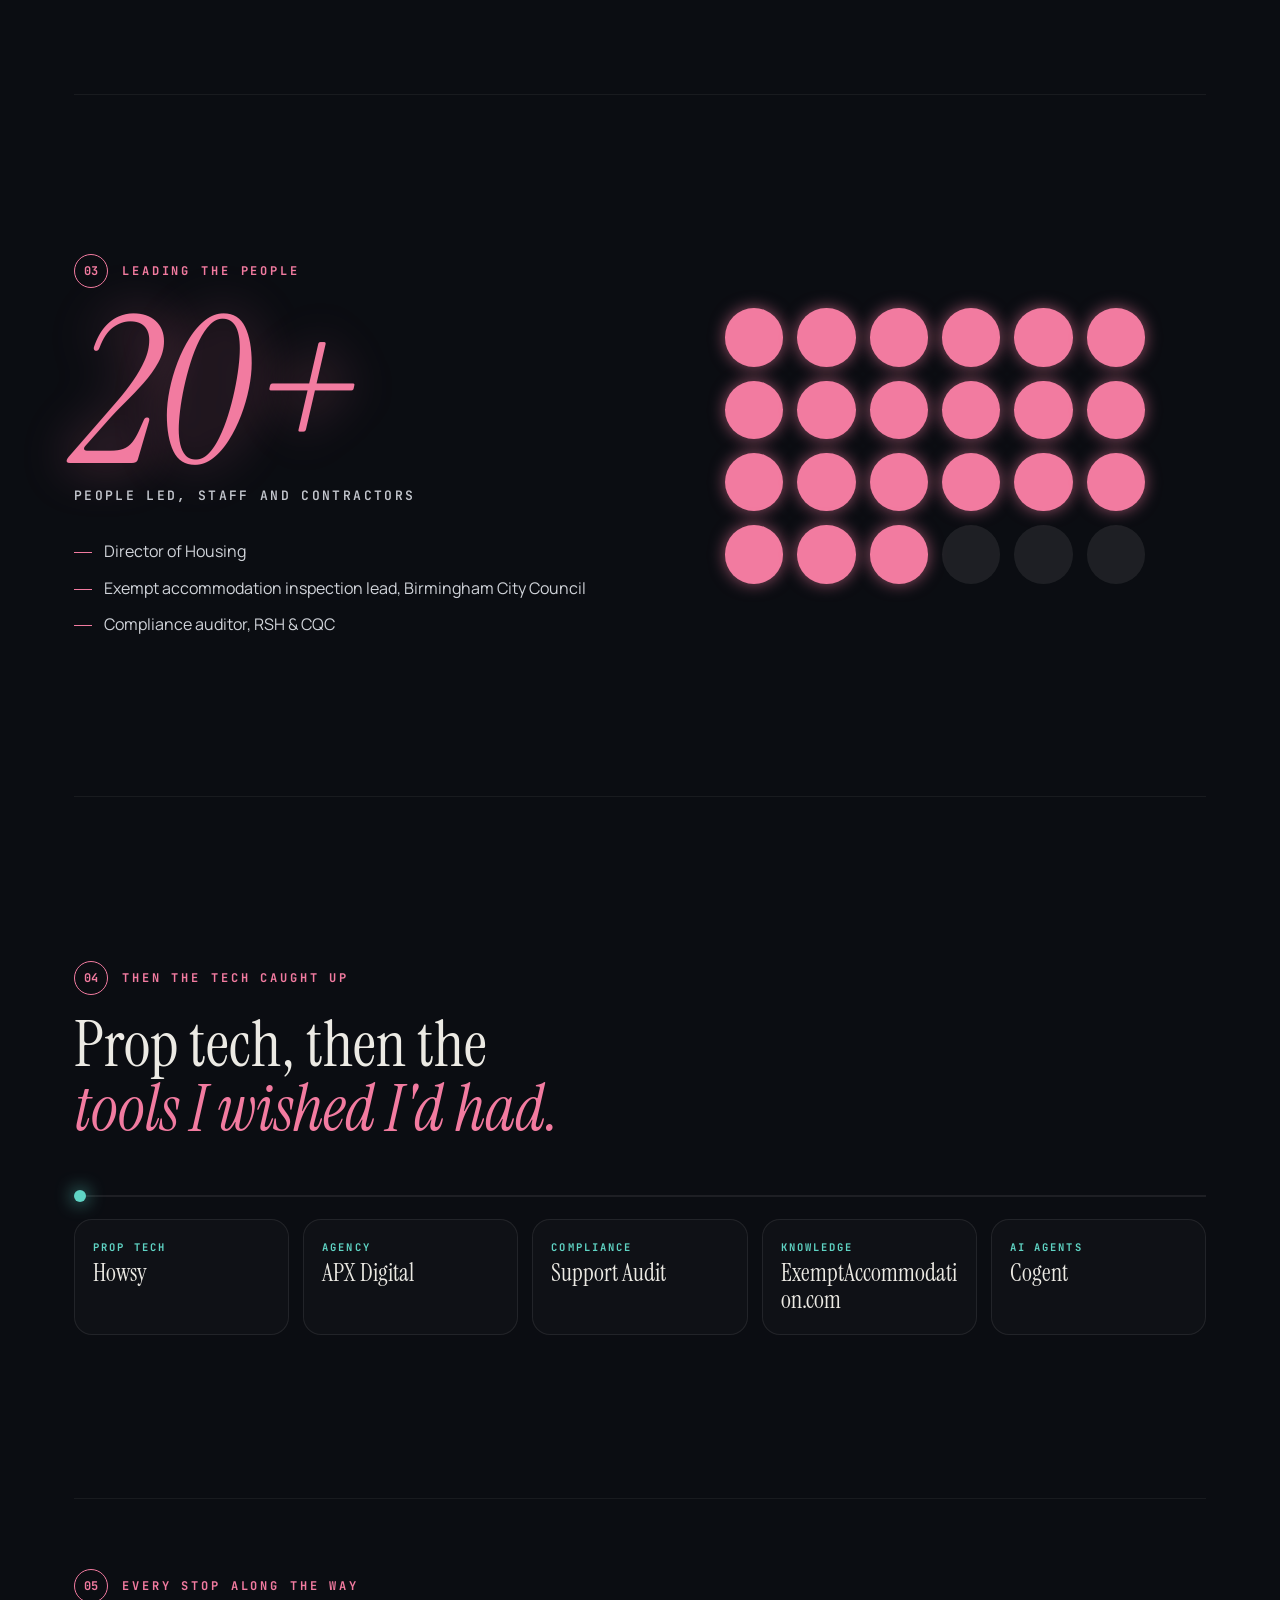
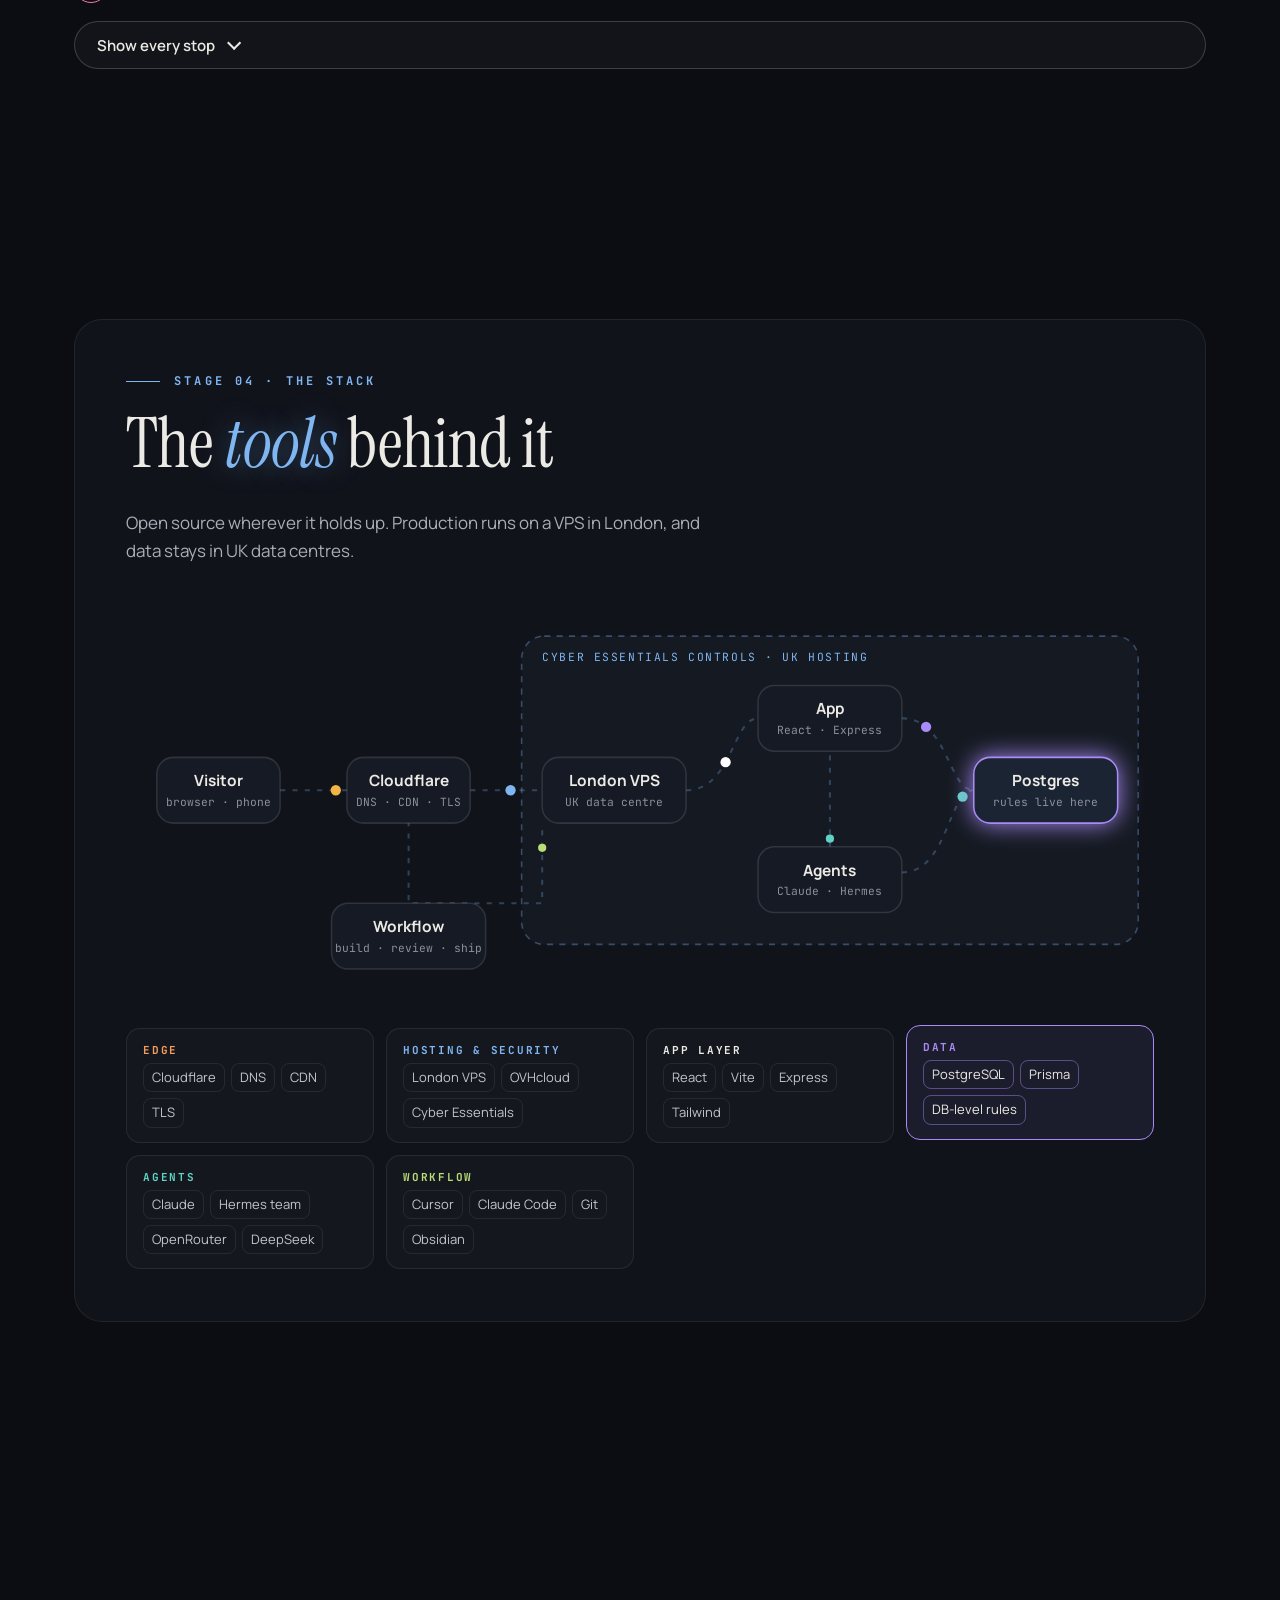
==== commit 40dc632f: "Add personal websites offer section" ====
--- a/index.html
+++ b/index.html
@@ -979,6 +979,15 @@
 }
 
 /* Weekly notes on the homepage */
+.offer{max-width:900px}
+.offer-lede{color:#C3C6CD;font-size:18px;max-width:60ch;margin:0 0 28px}
+.offer-grid{display:grid;grid-template-columns:1fr 1fr;gap:16px;margin-bottom:24px}
+.offer-card{padding:24px;border:1px solid rgba(255,255,255,.09);border-radius:18px;background:rgba(255,255,255,.02)}
+.offer-card h3{margin:0 0 12px;font-family:var(--display);font-weight:400;font-size:26px;line-height:1.15}
+.offer-card ul,.offer-card ol{margin:0;padding-left:20px;color:#C3C6CD;display:grid;gap:8px}
+.offer-price{font-family:var(--display);font-size:clamp(24px,2.6vw,32px);margin:0 0 6px}
+.offer-note{color:#8a909c;font-size:15px;margin:0 0 22px}
+@media (max-width:760px){.offer-grid{grid-template-columns:1fr}.offer h2,.offer .eyebrow{text-align:center}}
 .notes{max-width:900px}
 .notes-list{list-style:none;margin:0;padding:0;display:flex;flex-direction:column;gap:12px}
 .notes-list a{display:grid;gap:4px;padding:22px 24px;border:1px solid rgba(255,255,255,.09);border-radius:18px;background:rgba(255,255,255,.02);color:var(--text);text-decoration:none;transition:border-color .3s,transform .3s}
@@ -1634,6 +1643,34 @@
   <a class="notes-all" href="/blog/">All notes <span aria-hidden="true">→</span></a>
 </section>
 
+<section id="websites" class="stage offer" aria-labelledby="offer-h" data-accent="#7FB6F2" style="--sa:#7FB6F2">
+  <div class="eyebrow">Personal websites</div>
+  <h2 id="offer-h">A website that <em>reads like you</em></h2>
+  <p class="offer-lede">For founders, consultants and operators whose reputation is the business.</p>
+  <div class="offer-grid">
+    <div class="offer-card">
+      <h3>What you get</h3>
+      <ul>
+        <li>A one-page, scroll-led site built around your story, not a template</li>
+        <li>Your projects, results and background in chapters people actually read</li>
+        <li>Your own domain, fast hosting and analytics set up</li>
+        <li>Easy to add to: new projects, posts and photos</li>
+      </ul>
+    </div>
+    <div class="offer-card">
+      <h3>How it works</h3>
+      <ol>
+        <li>A 30-minute call about you and who the site is for</li>
+        <li>I draft the story and structure; you sign it off</li>
+        <li>Build, review, launch</li>
+      </ol>
+    </div>
+  </div>
+  <p class="offer-price">From &pound;1,500, plus optional care at &pound;50 a month.</p>
+  <p class="offer-note">You're scrolling through an example right now.</p>
+  <a class="btn primary" href="mailto:Jamiemack2991@gmail.com?subject=Personal%20website">Start your site <svg width="16" height="16" viewBox="0 0 24 24" fill="none" stroke="currentColor" stroke-width="2.4" stroke-linecap="round" stroke-linejoin="round" aria-hidden="true"><path d="M5 12h14M13 6l6 6-6 6"></path></svg></a>
+</section>
+
 <section id="faq" class="stage faq" aria-labelledby="faq-h" data-accent="#7FB6F2" style="--sa:#7FB6F2">
   <div class="eyebrow">Questions people ask</div>
   <h2 id="faq-h">The <em>short answers</em></h2>
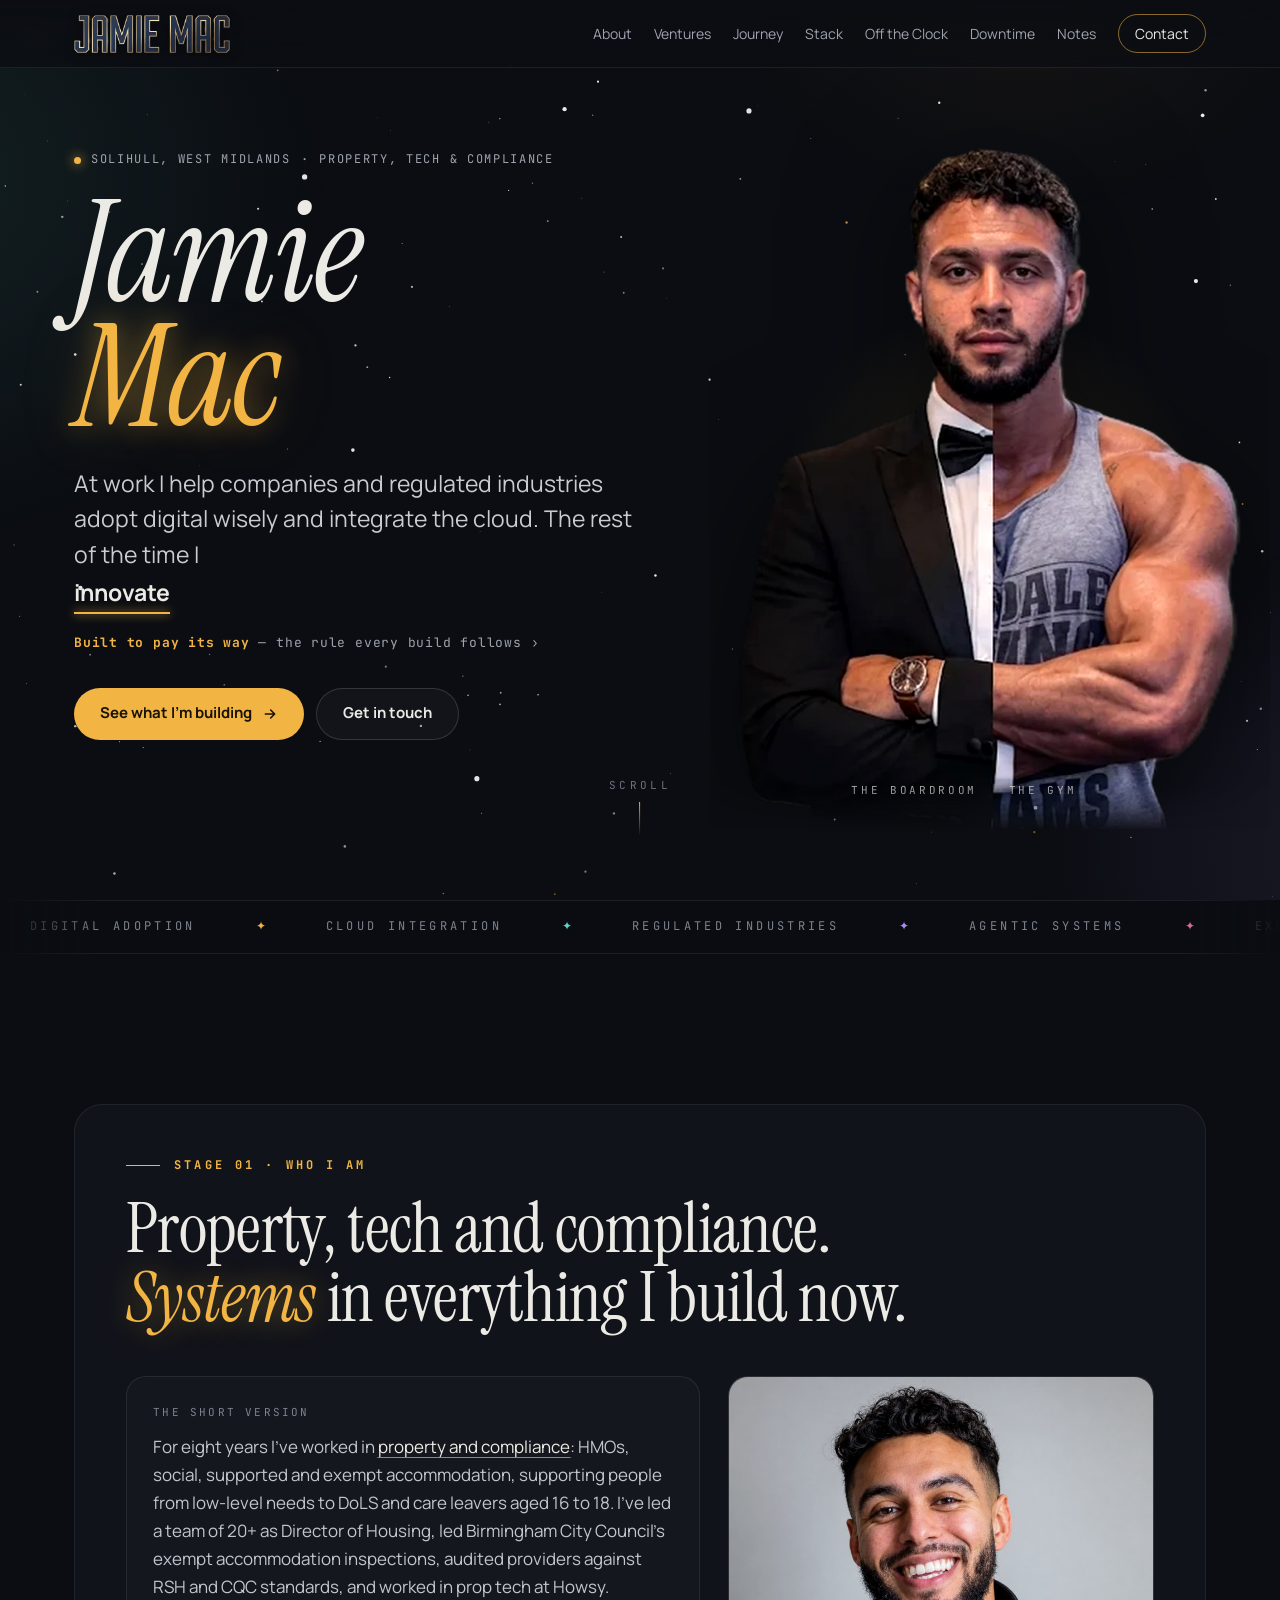
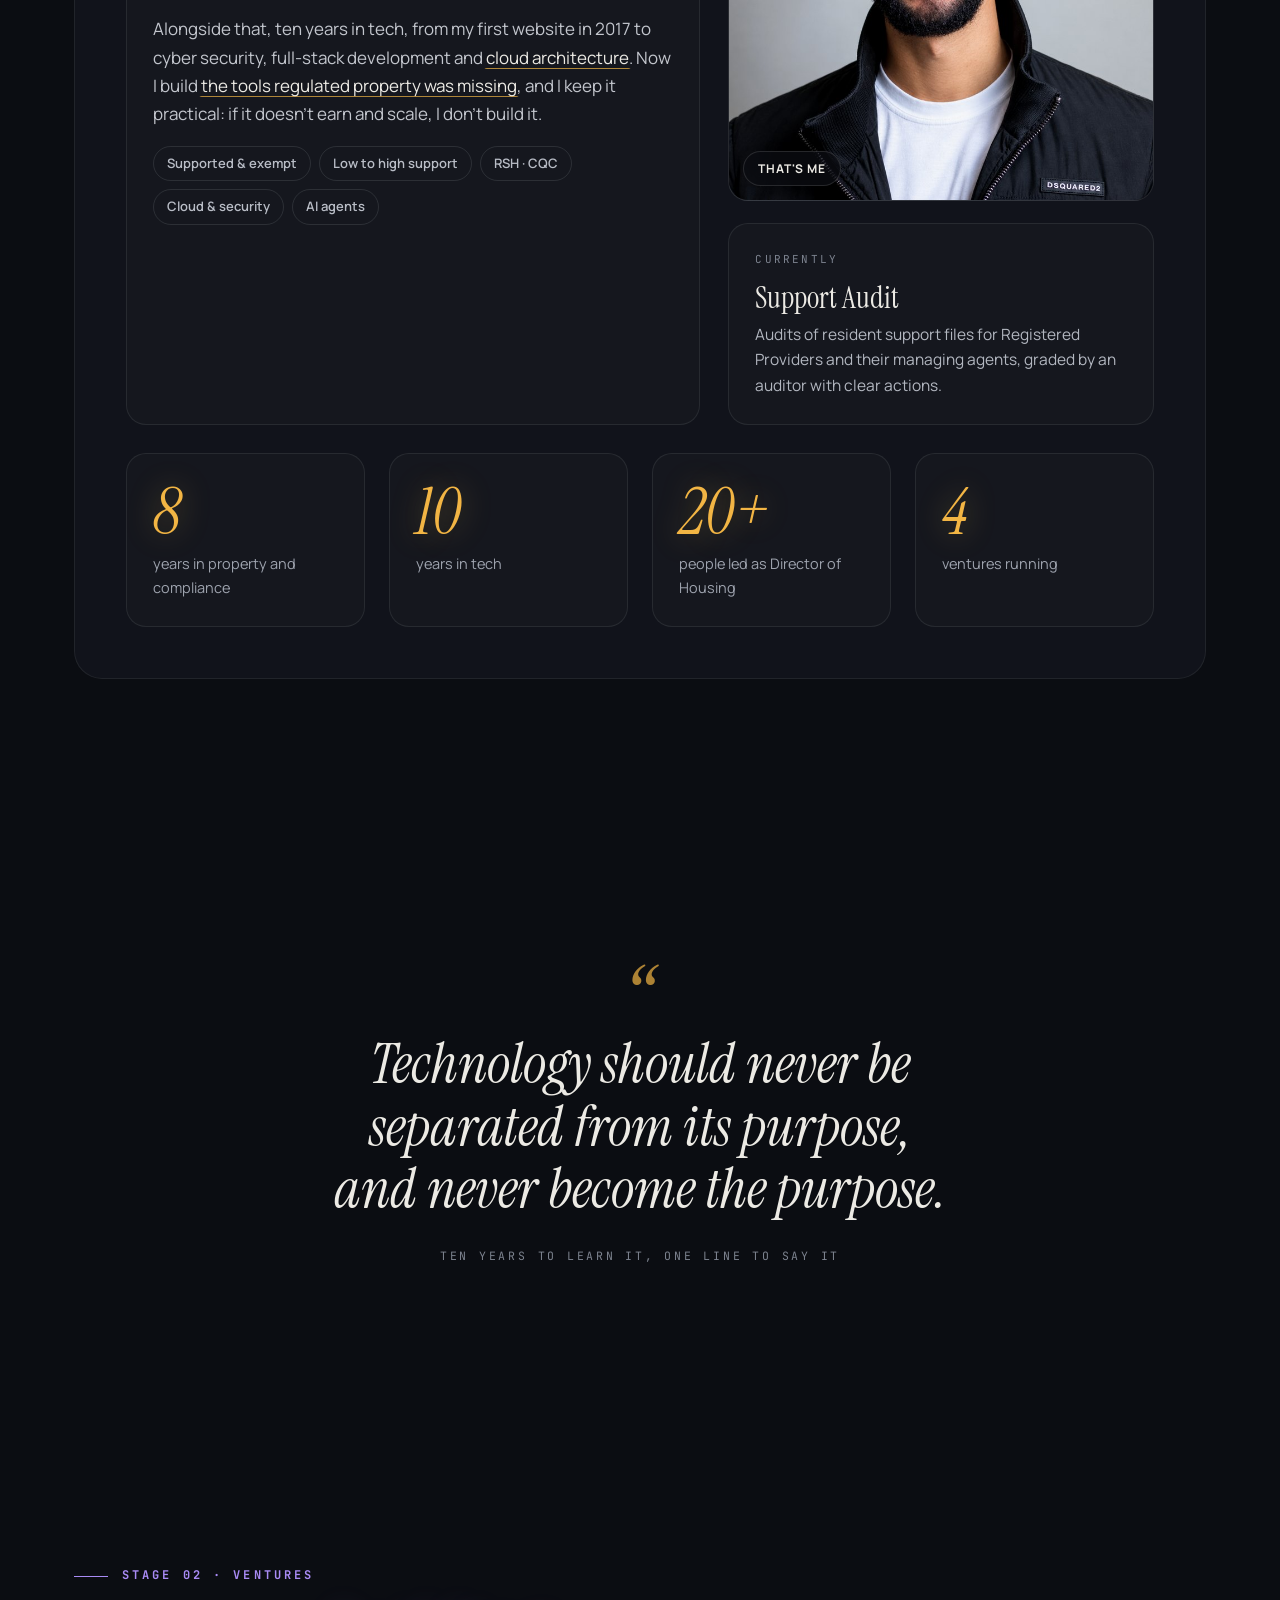
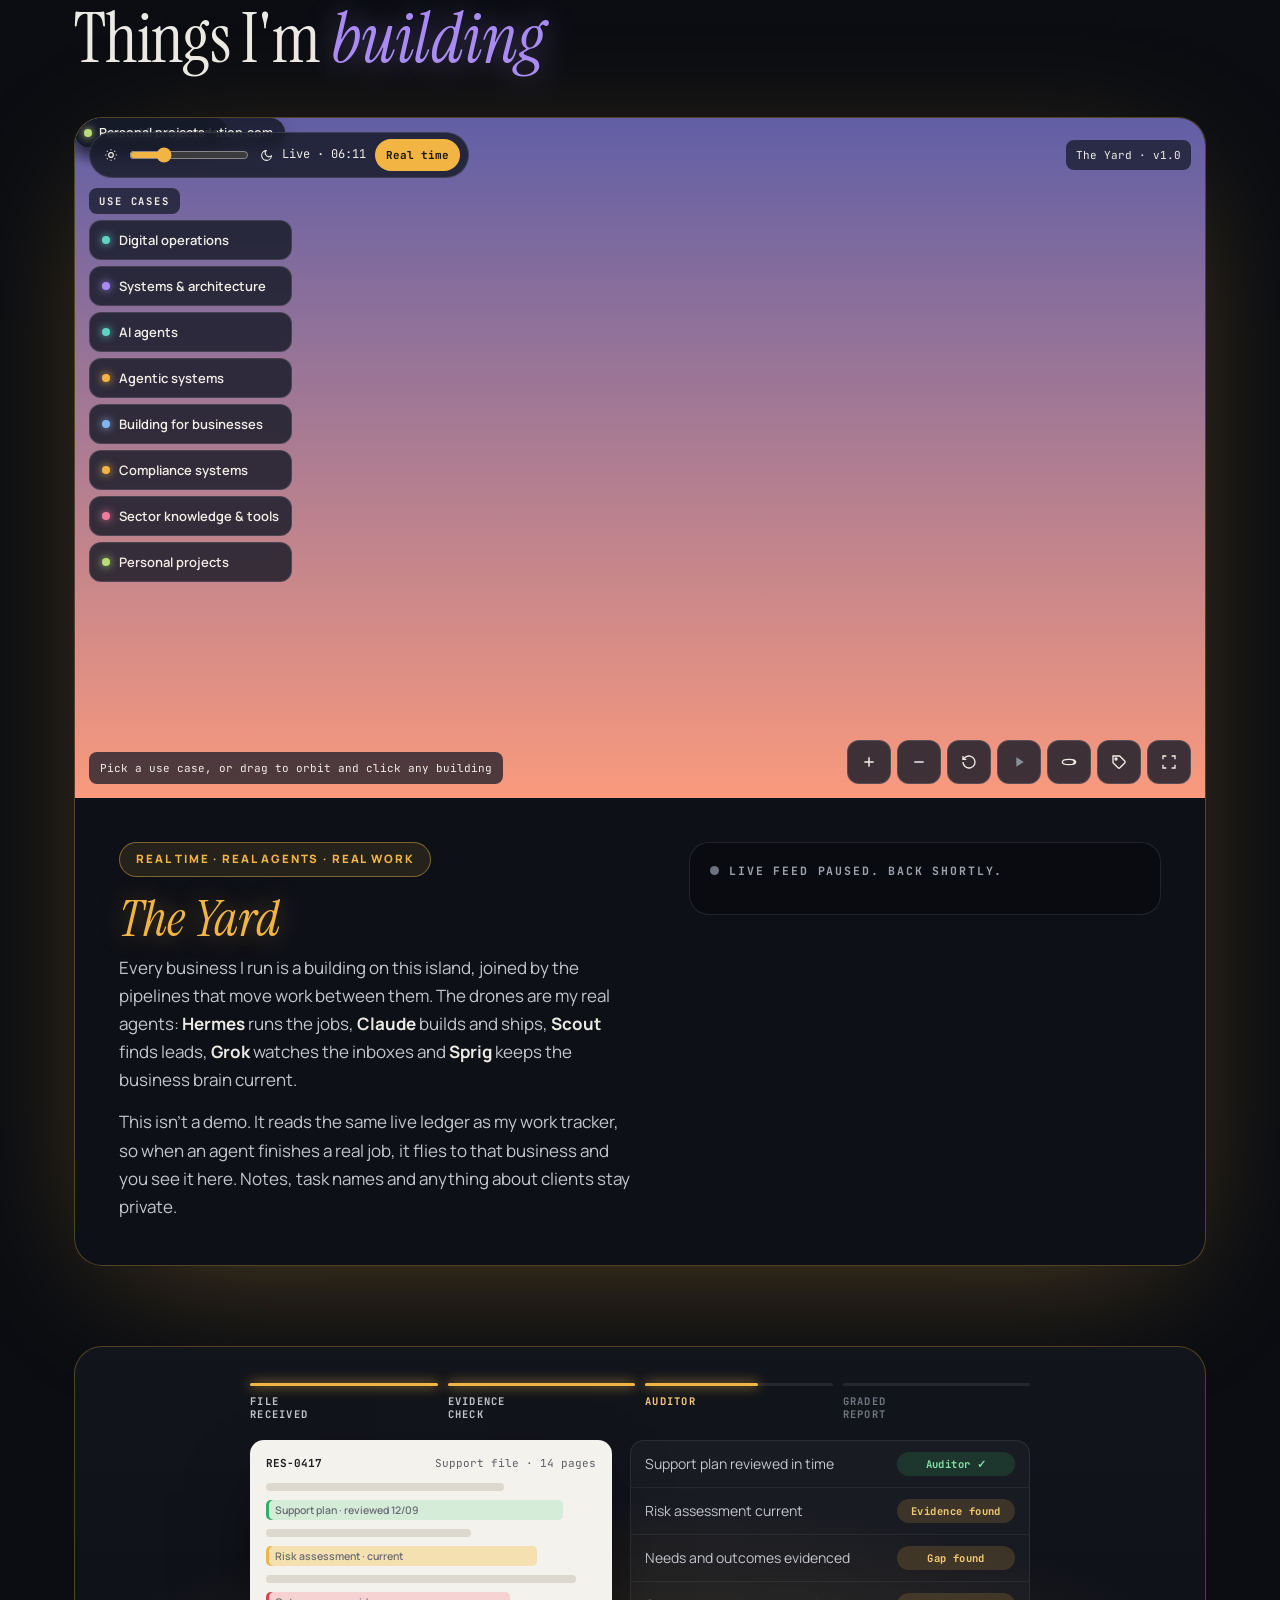
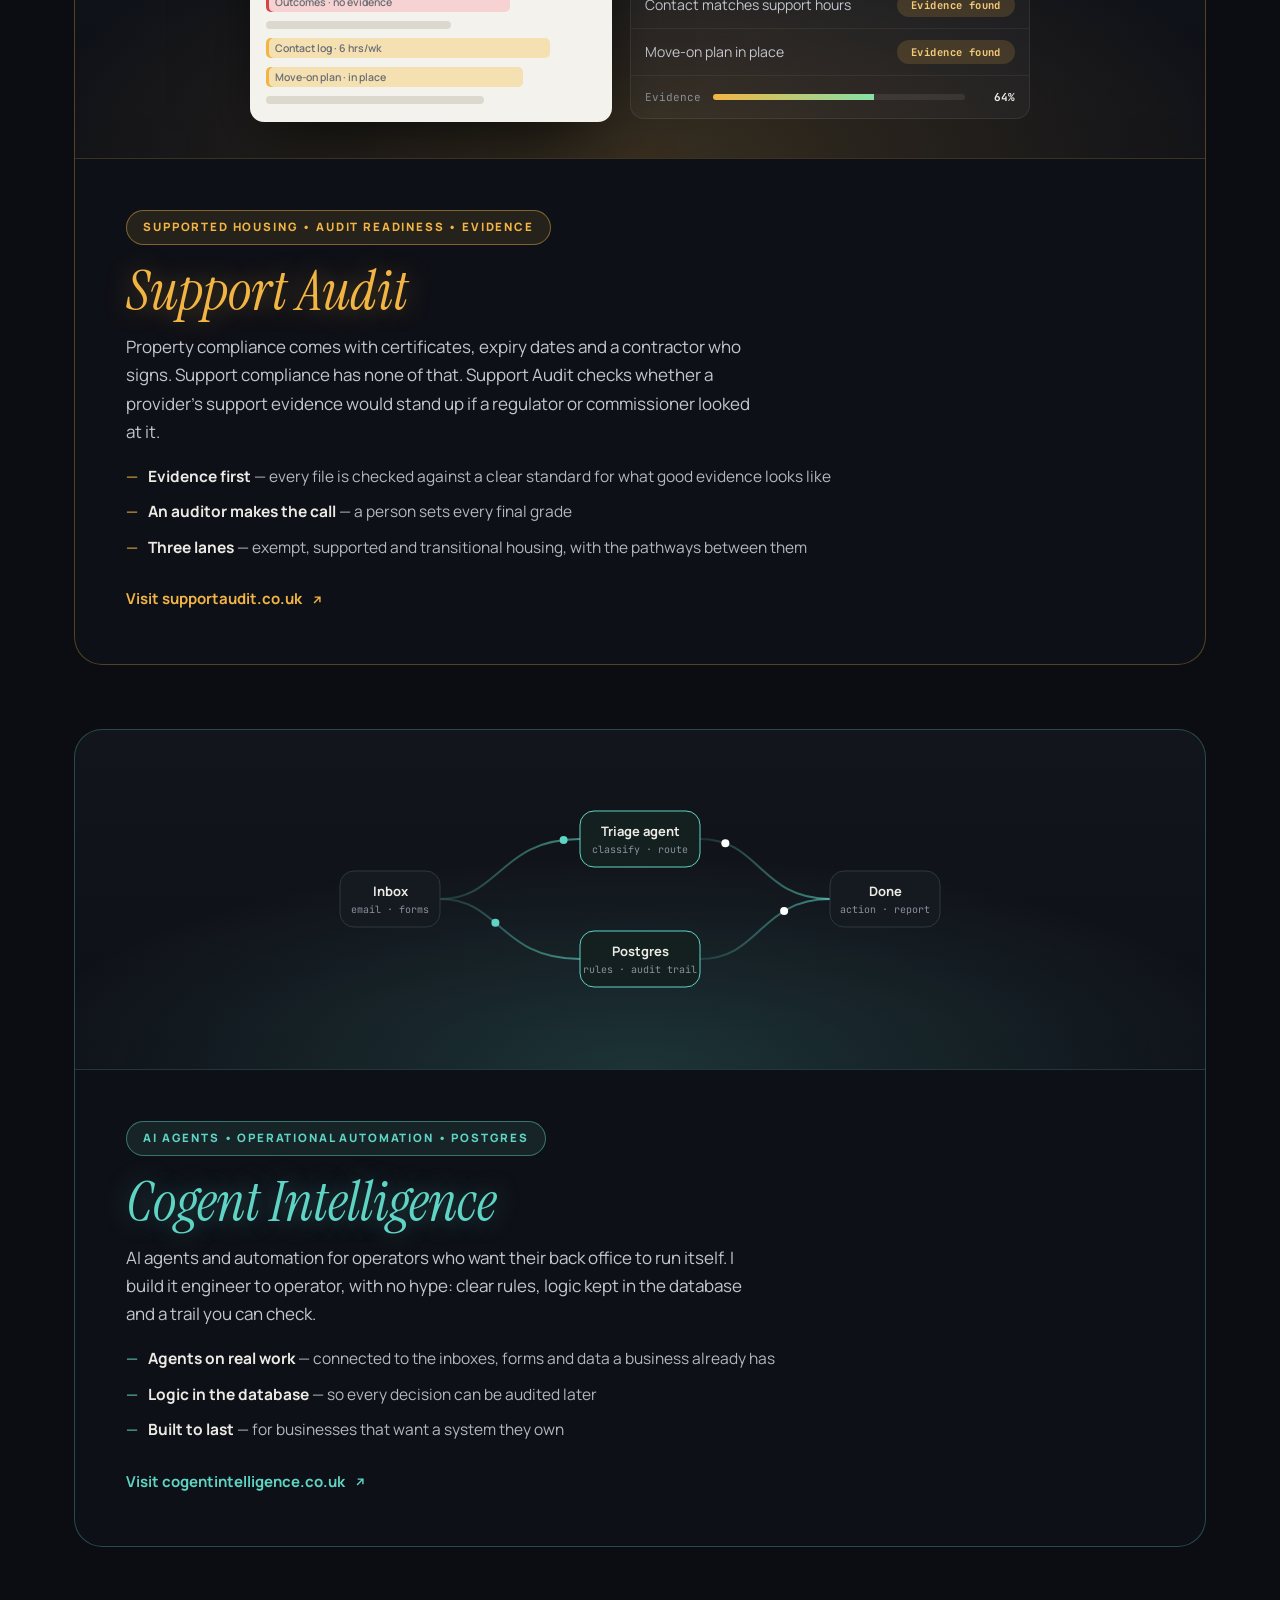
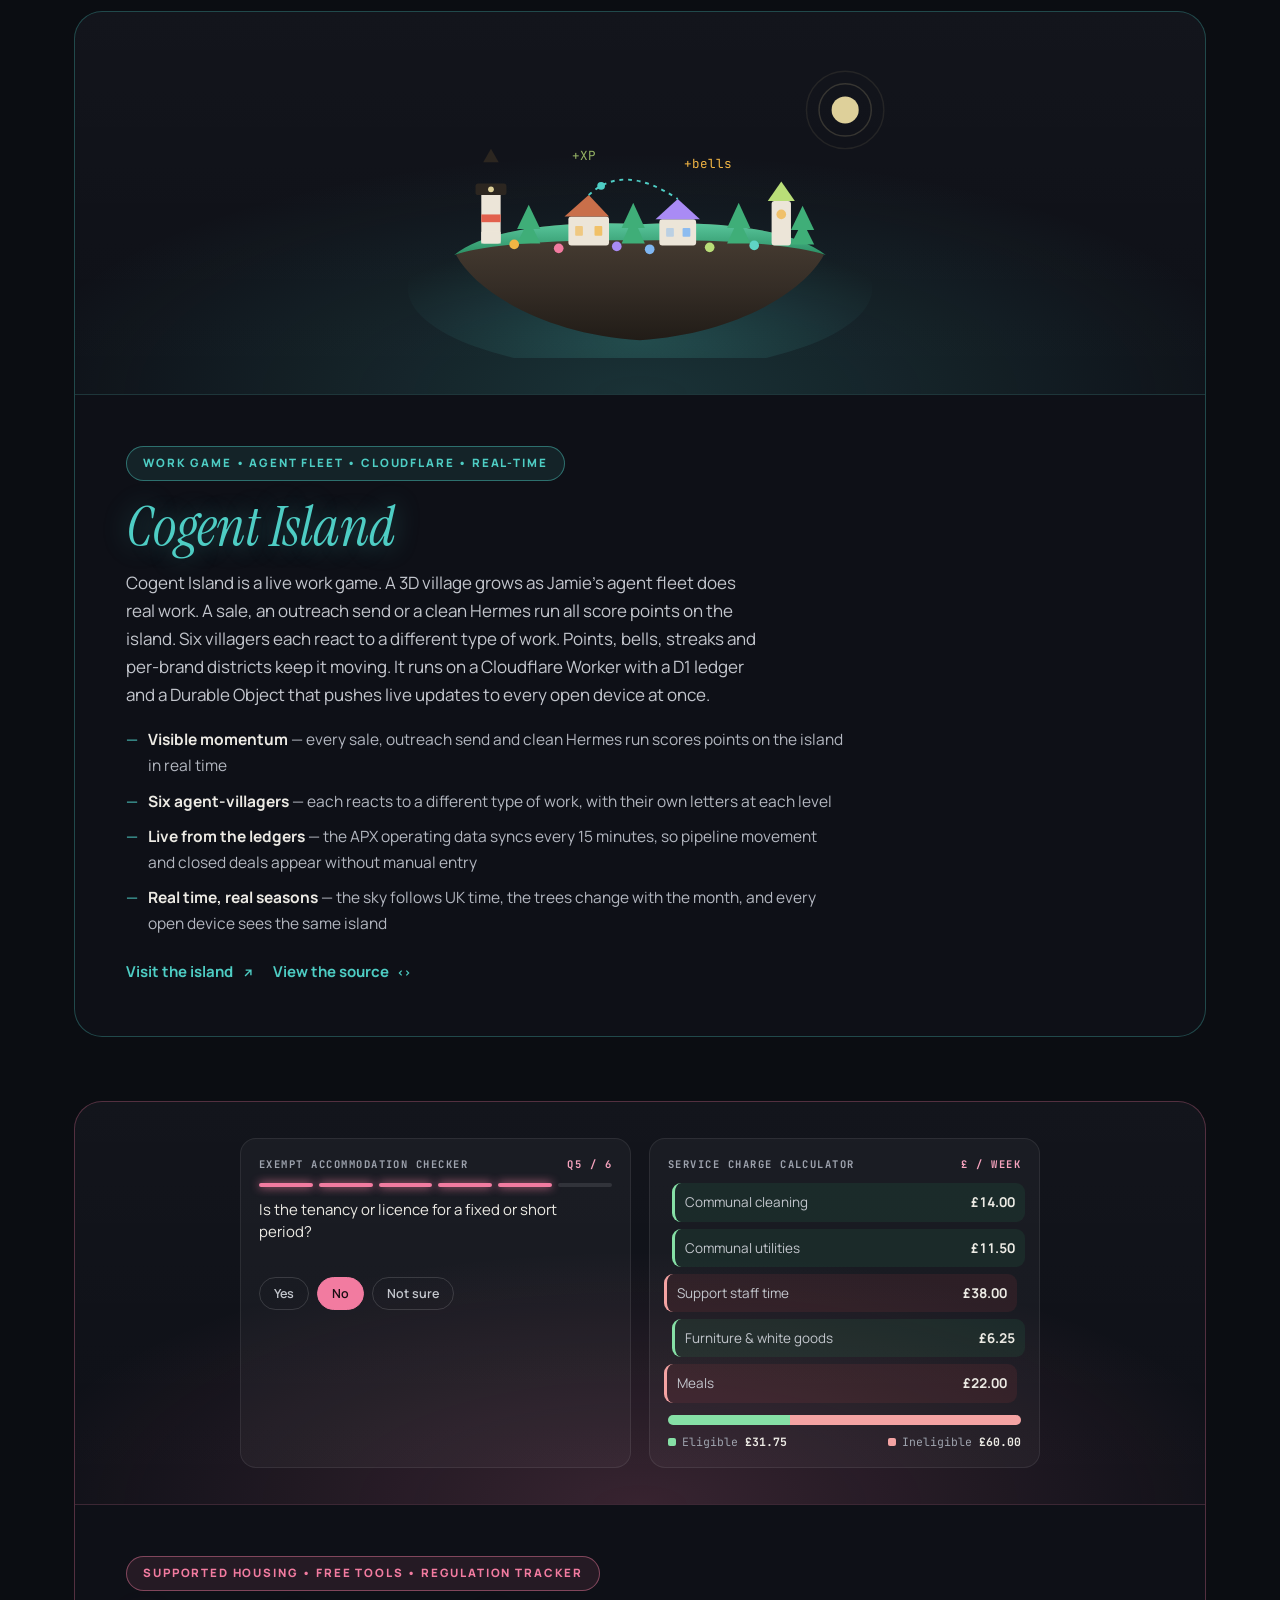
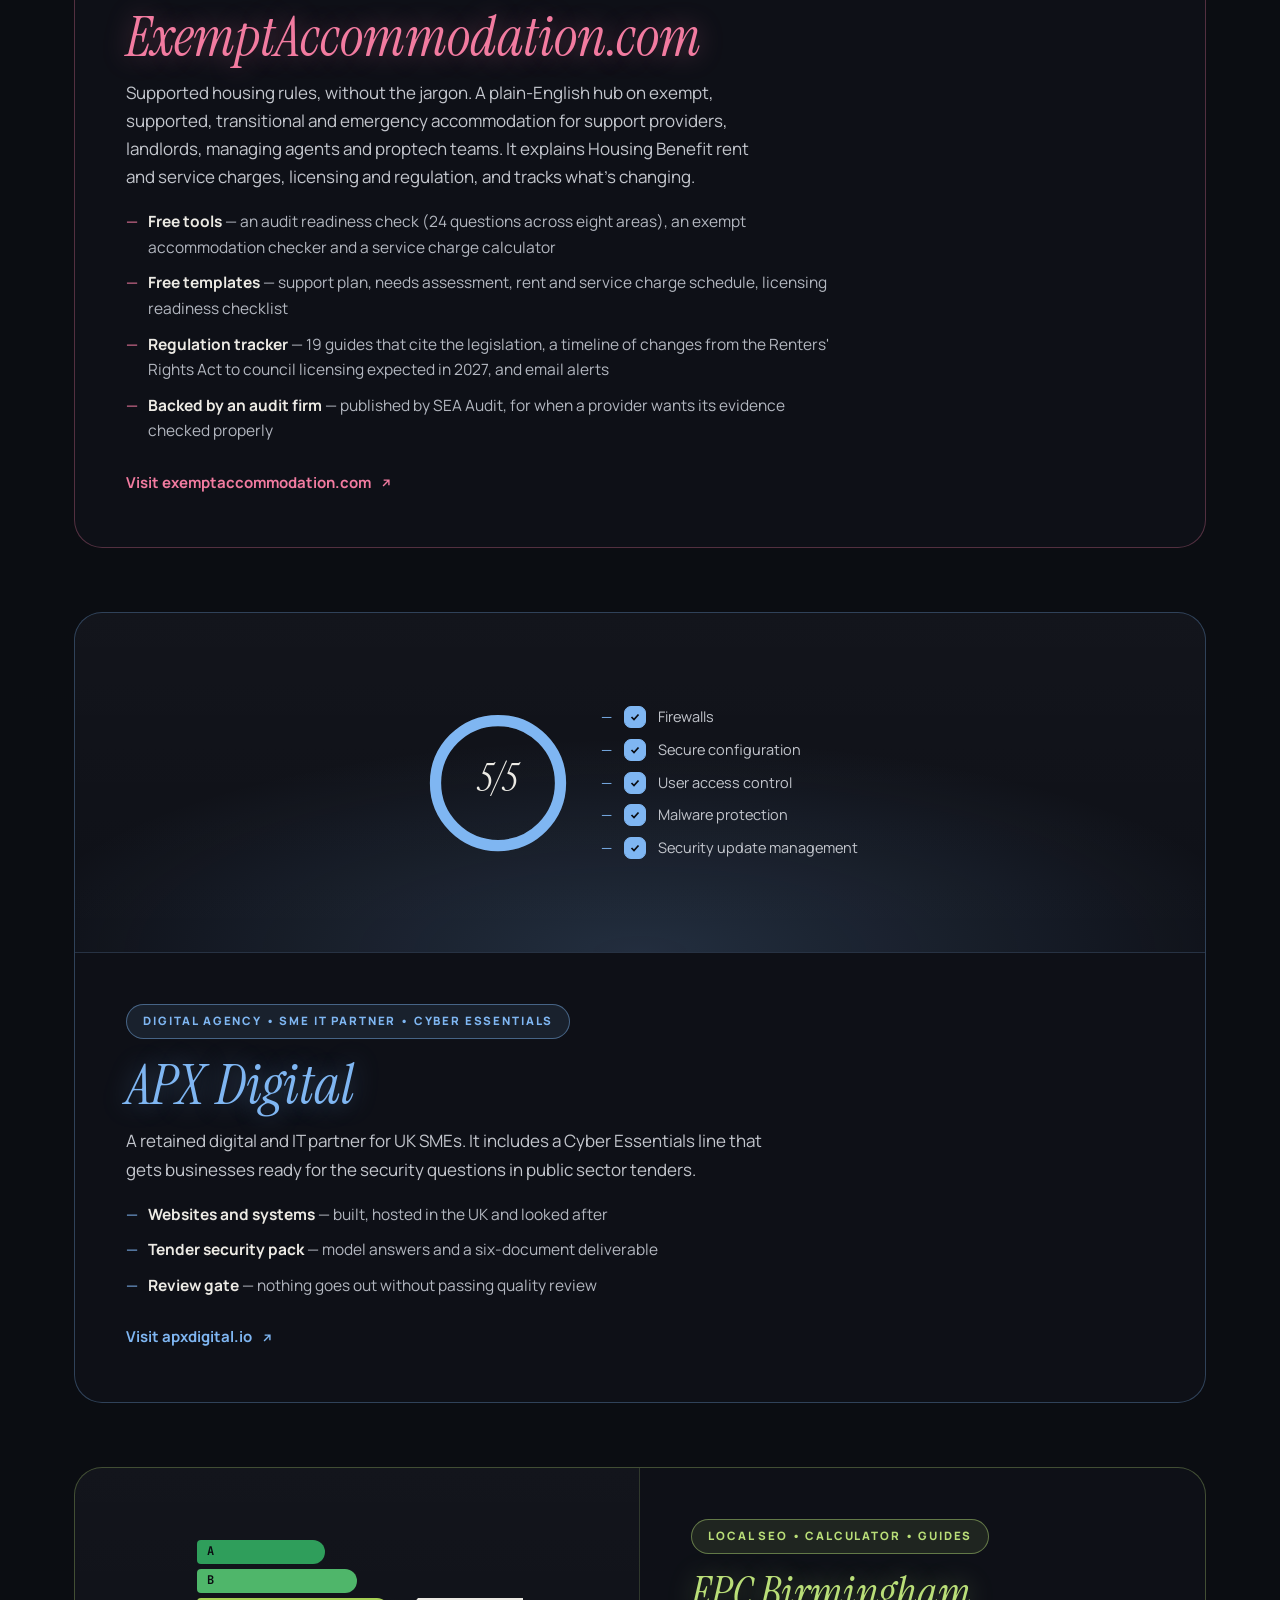
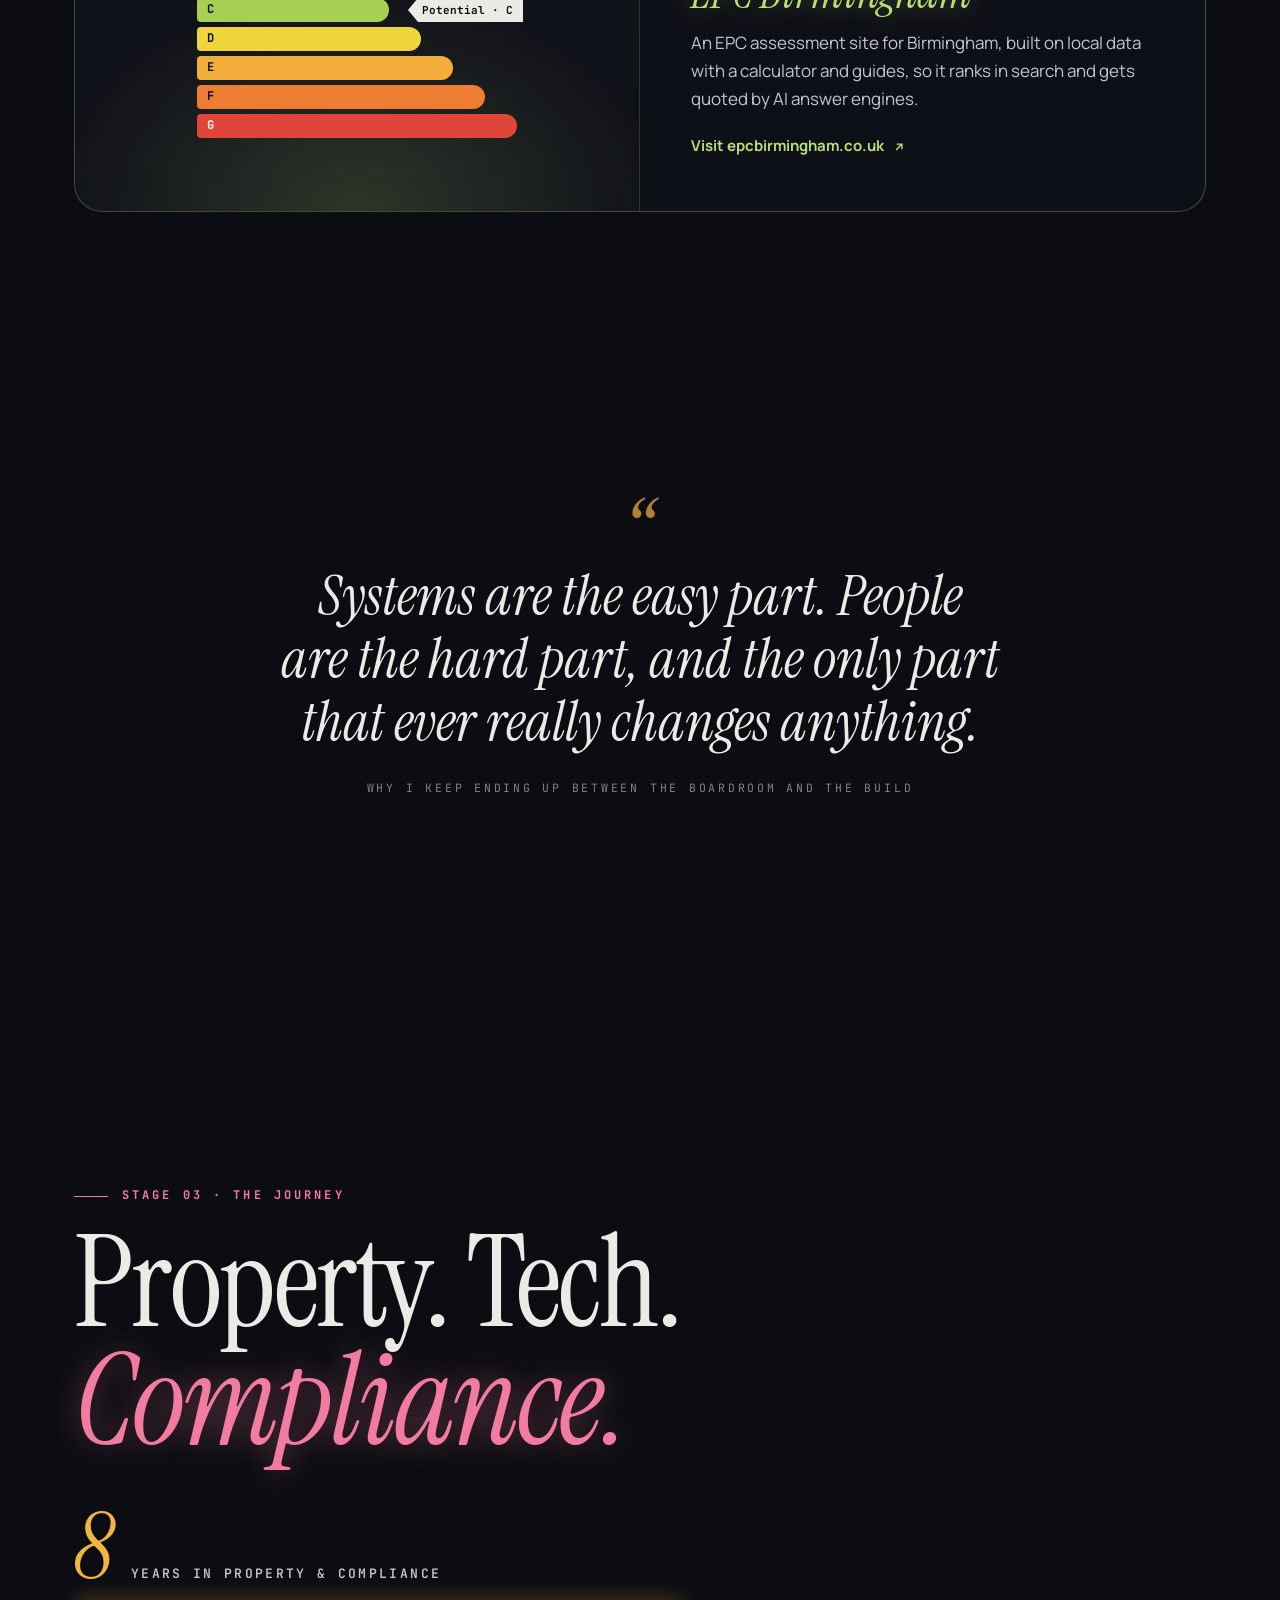
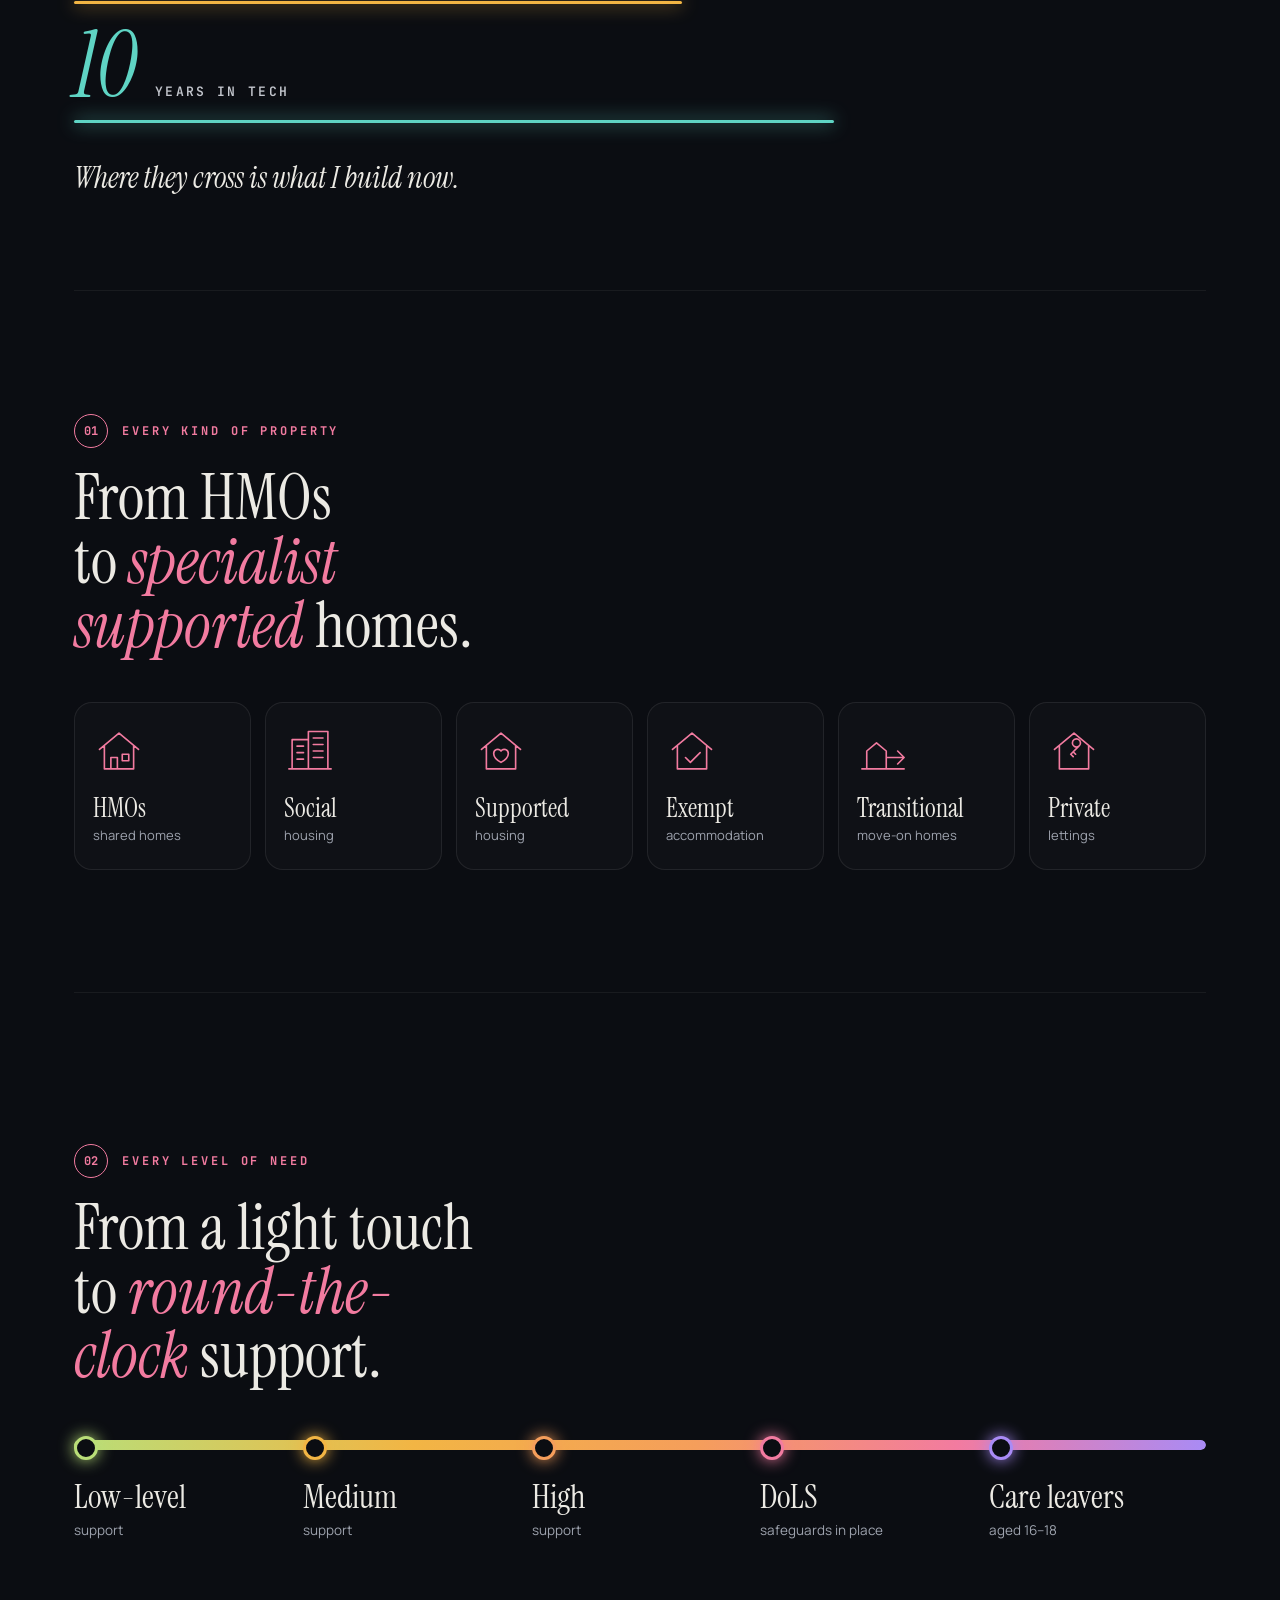
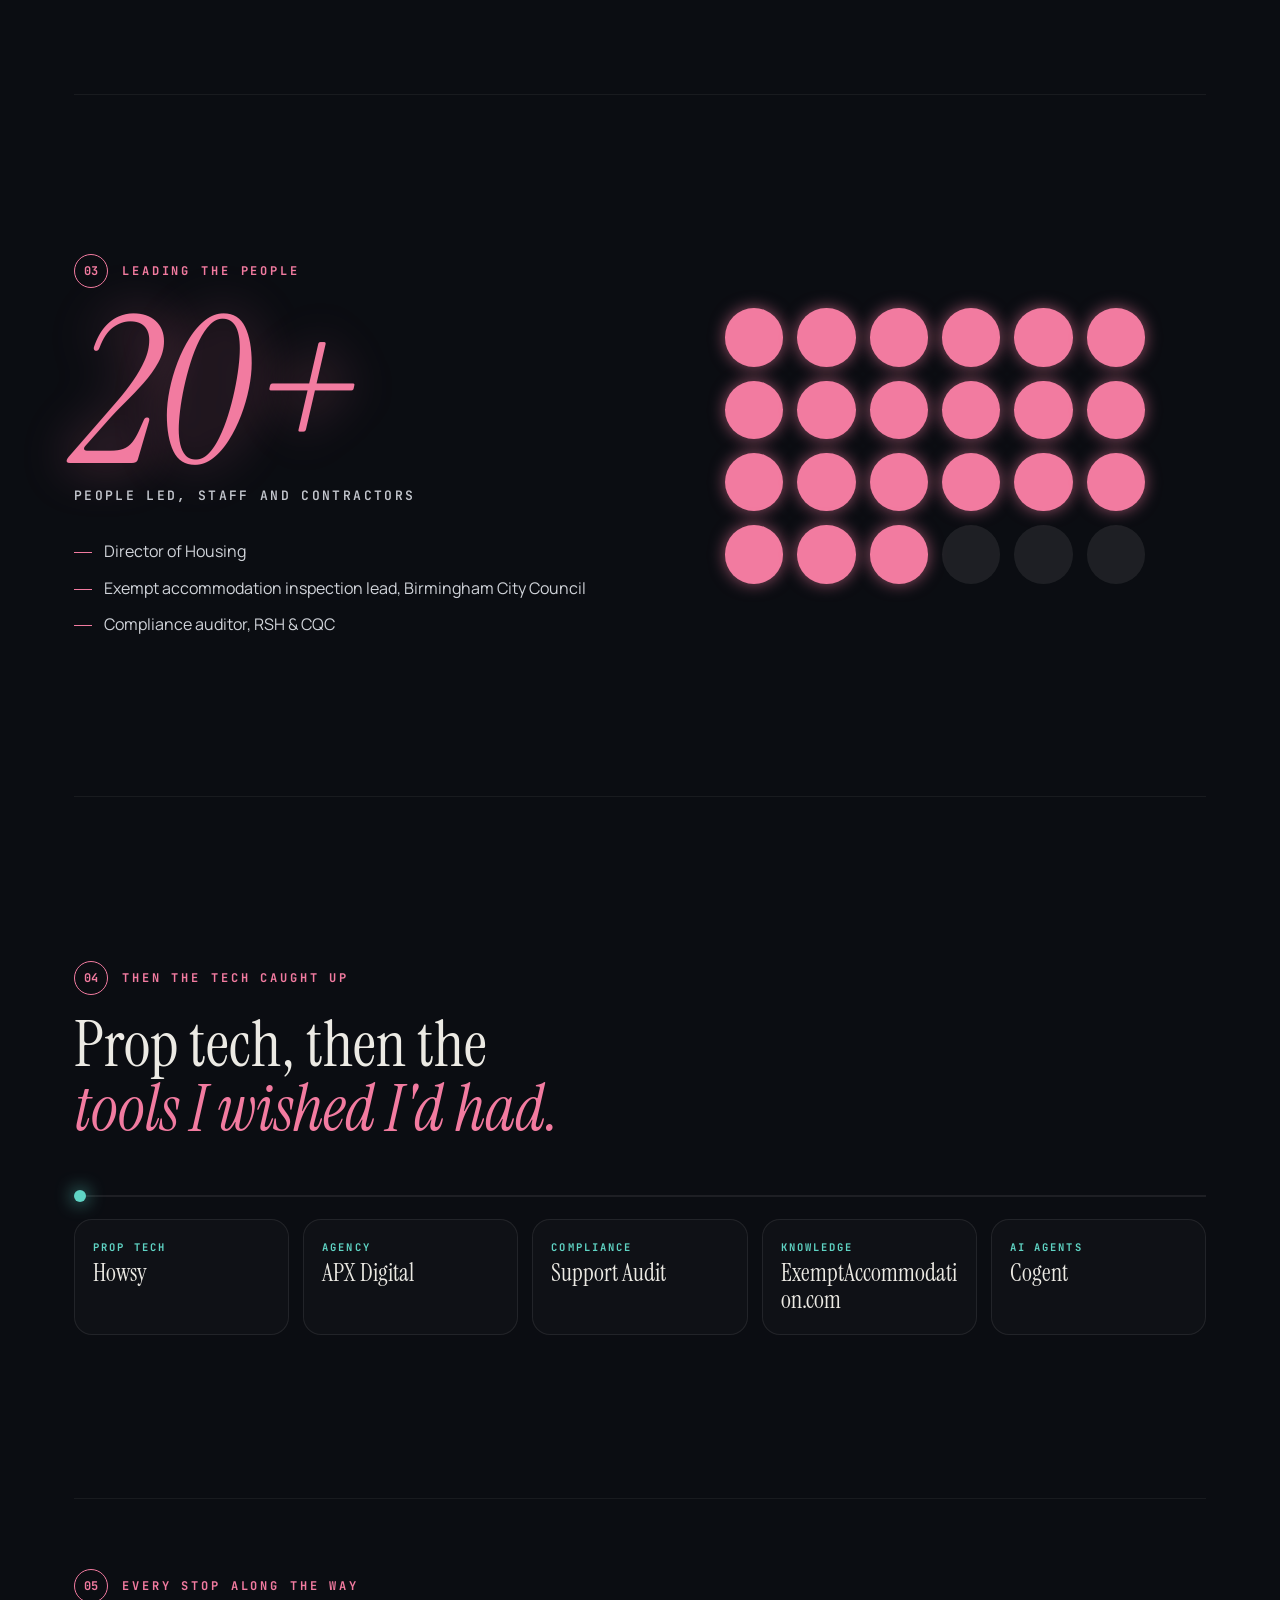
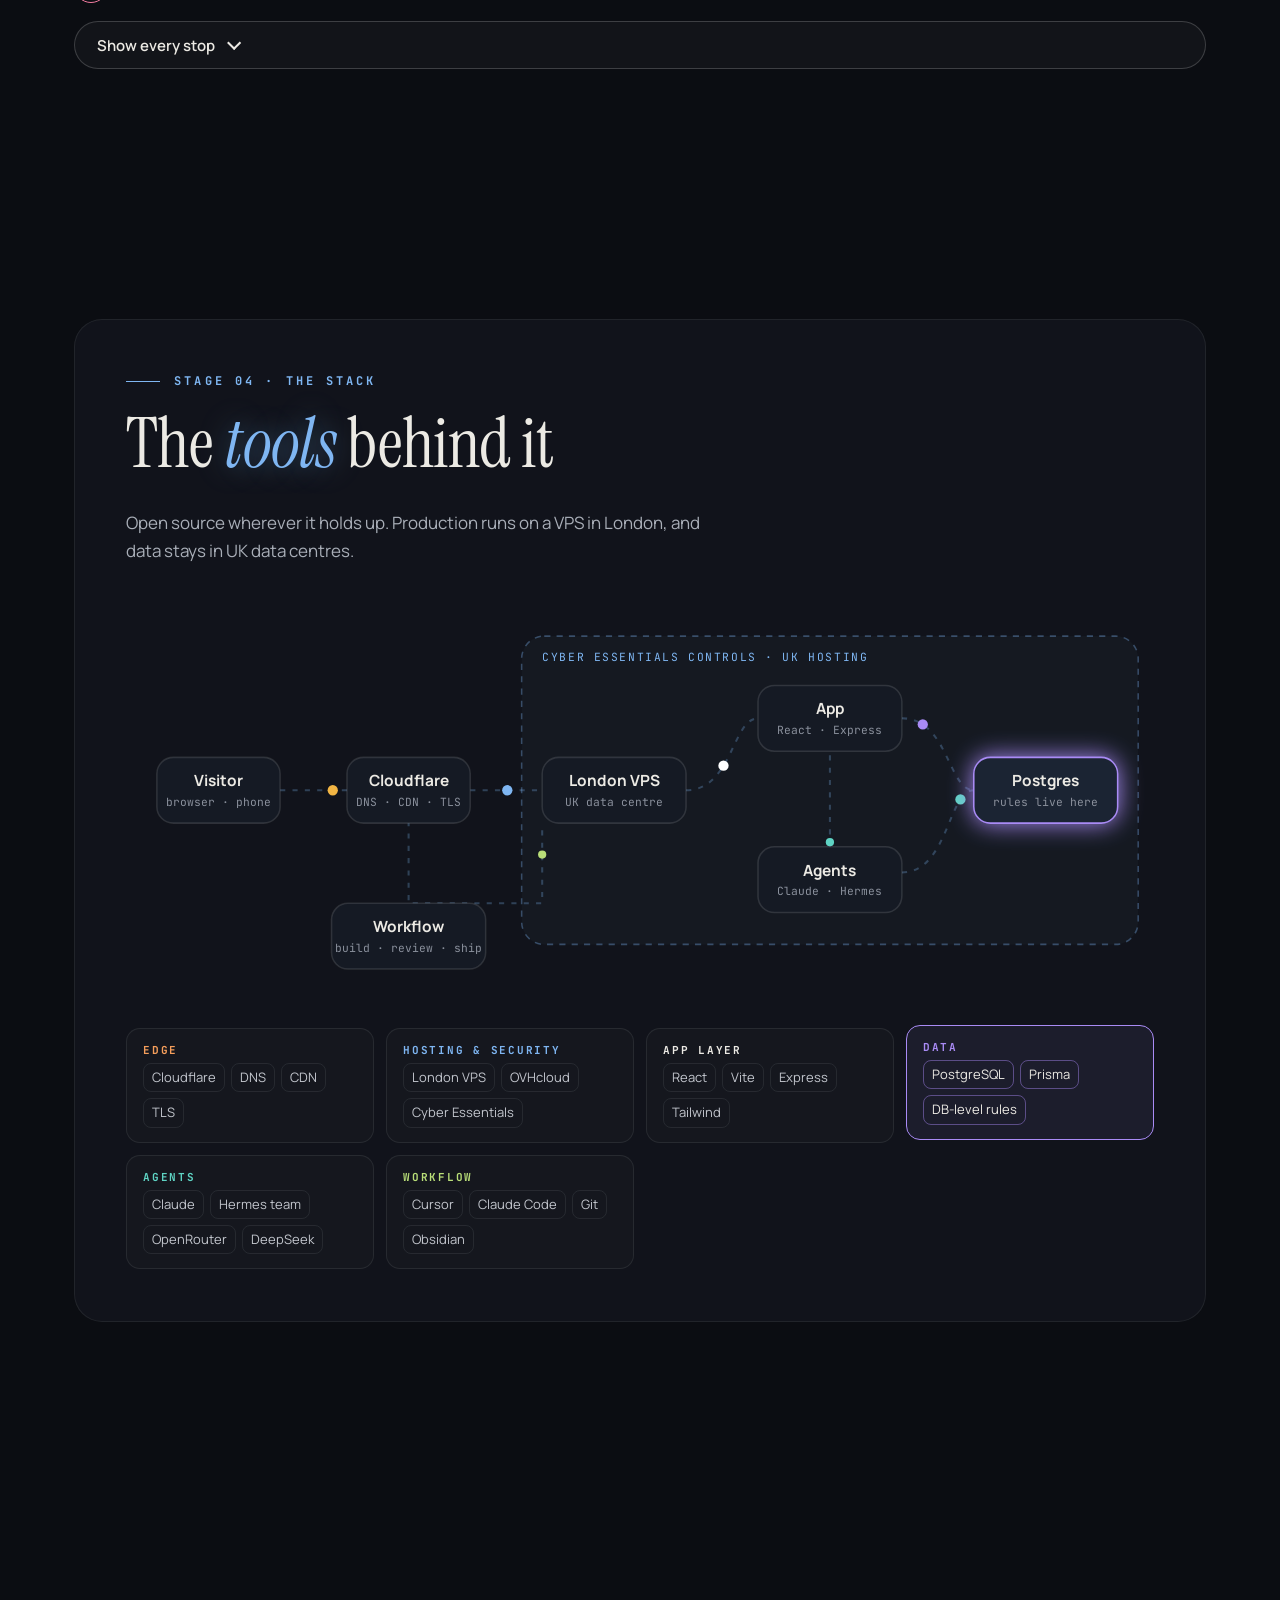
==== commit 54b73d1f: "Offer: from £997, 48 hour turnaround" ====
--- a/index.html
+++ b/index.html
@@ -1662,11 +1662,11 @@
       <ol>
         <li>A 30-minute call about you and who the site is for</li>
         <li>I draft the story and structure; you sign it off</li>
-        <li>Build, review, launch</li>
+        <li>Build, review, launch, usually within 48 hours</li>
       </ol>
     </div>
   </div>
-  <p class="offer-price">From &pound;1,500, plus optional care at &pound;50 a month.</p>
+  <p class="offer-price">From &pound;997, plus optional monthly care.</p>
   <p class="offer-note">You're scrolling through an example right now.</p>
   <a class="btn primary" href="mailto:Jamiemack2991@gmail.com?subject=Personal%20website">Start your site <svg width="16" height="16" viewBox="0 0 24 24" fill="none" stroke="currentColor" stroke-width="2.4" stroke-linecap="round" stroke-linejoin="round" aria-hidden="true"><path d="M5 12h14M13 6l6 6-6 6"></path></svg></a>
 </section>
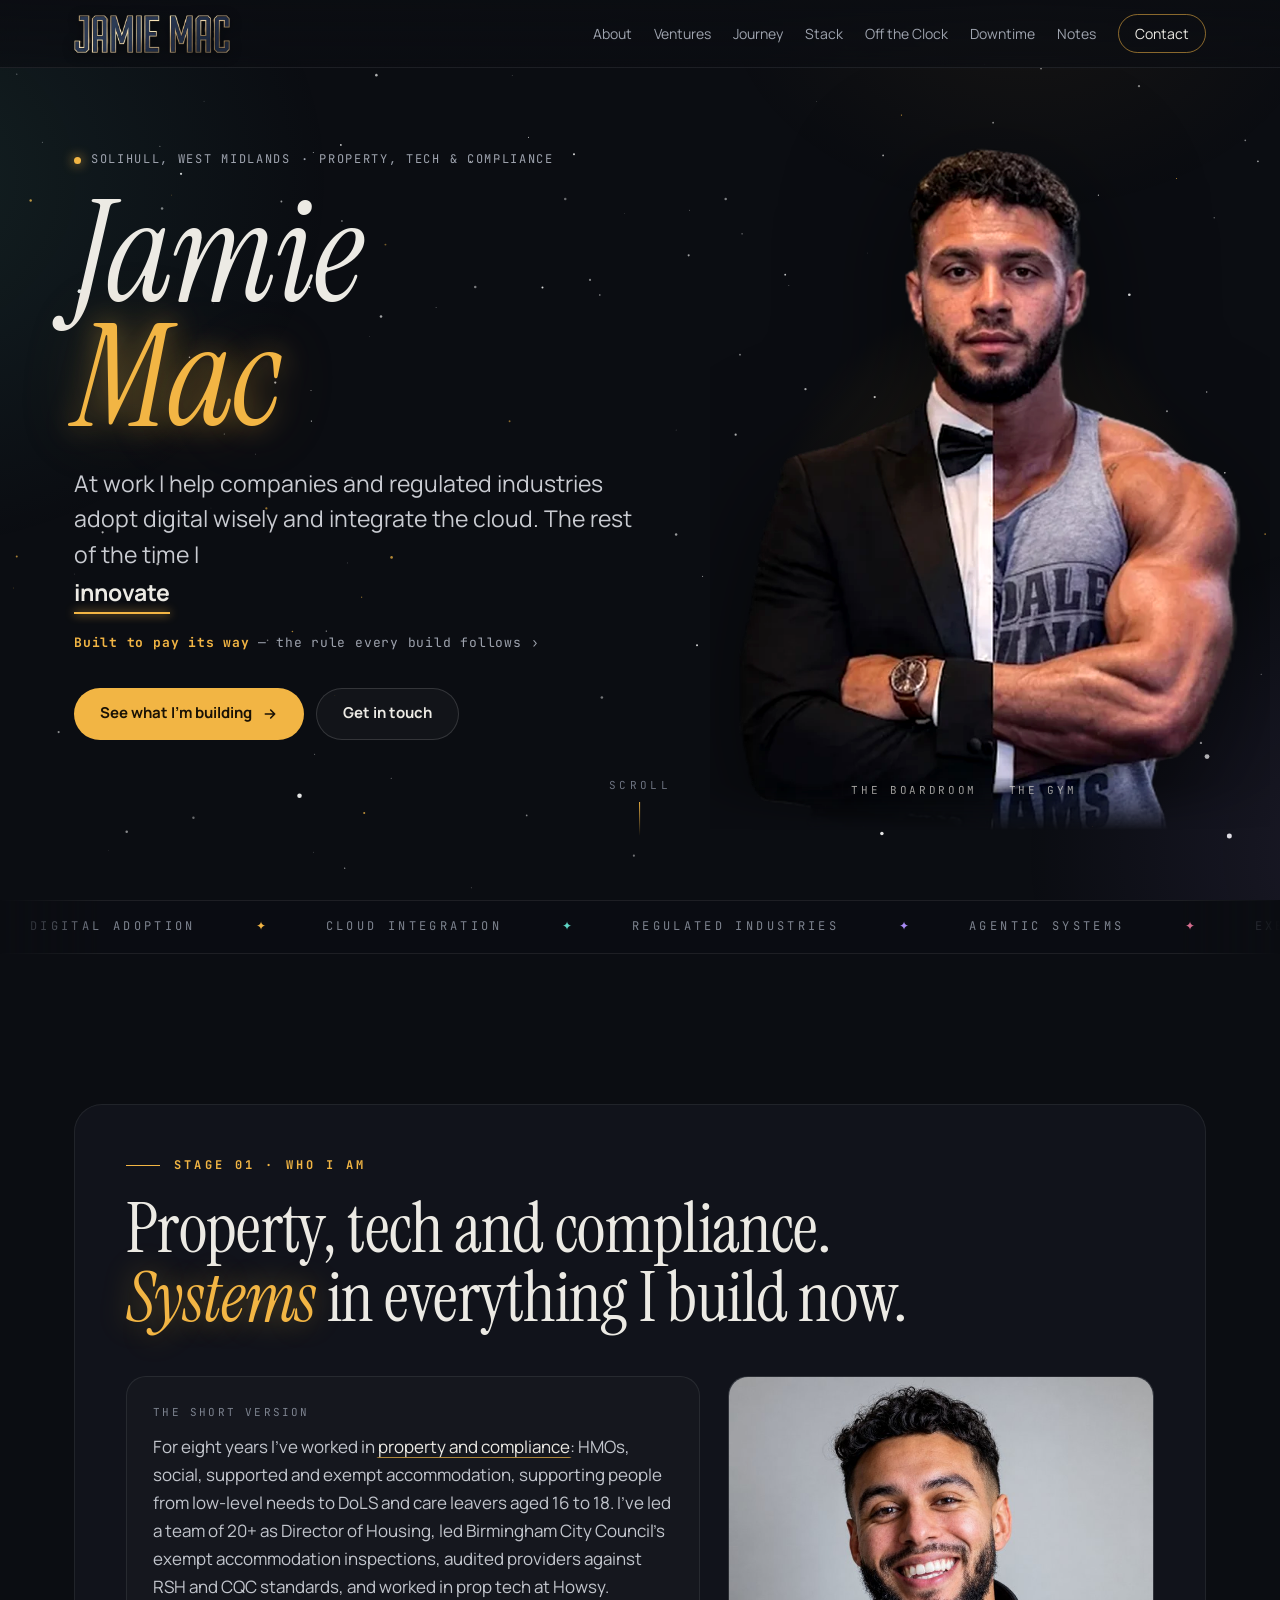
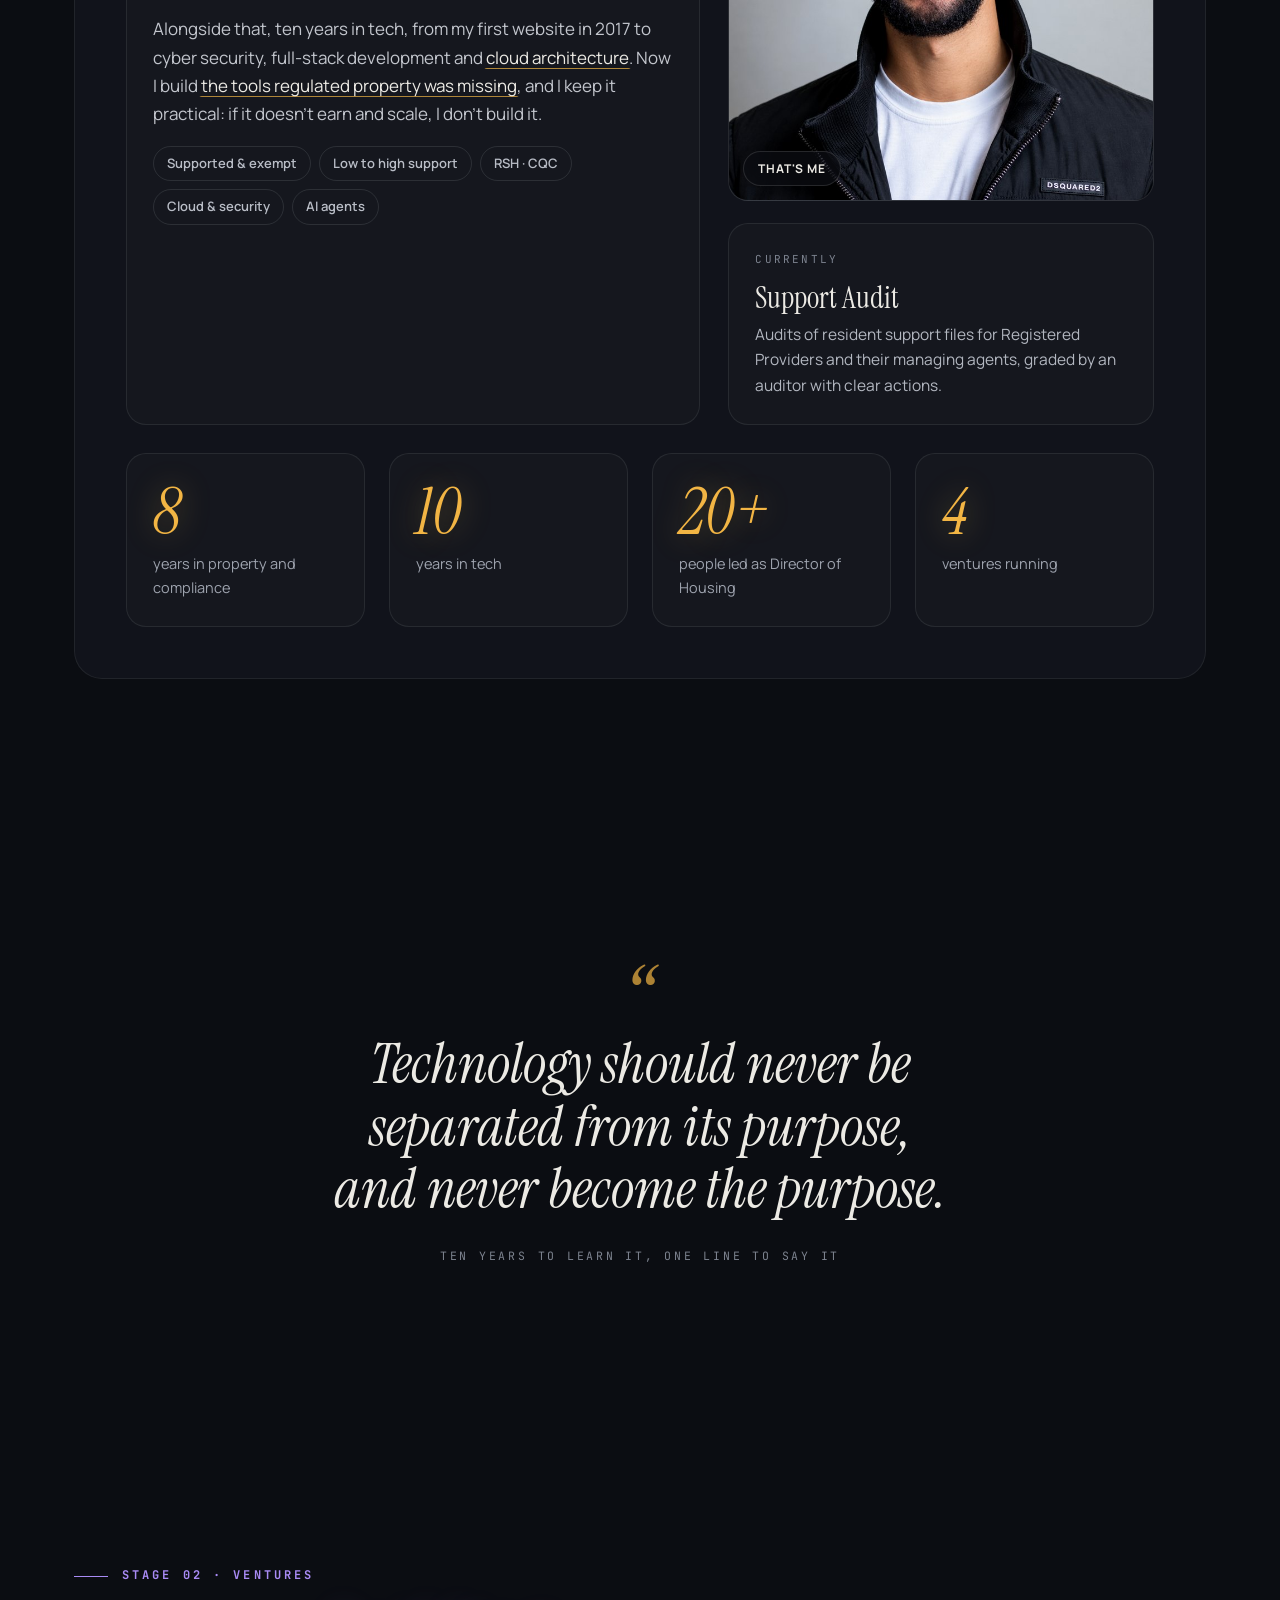
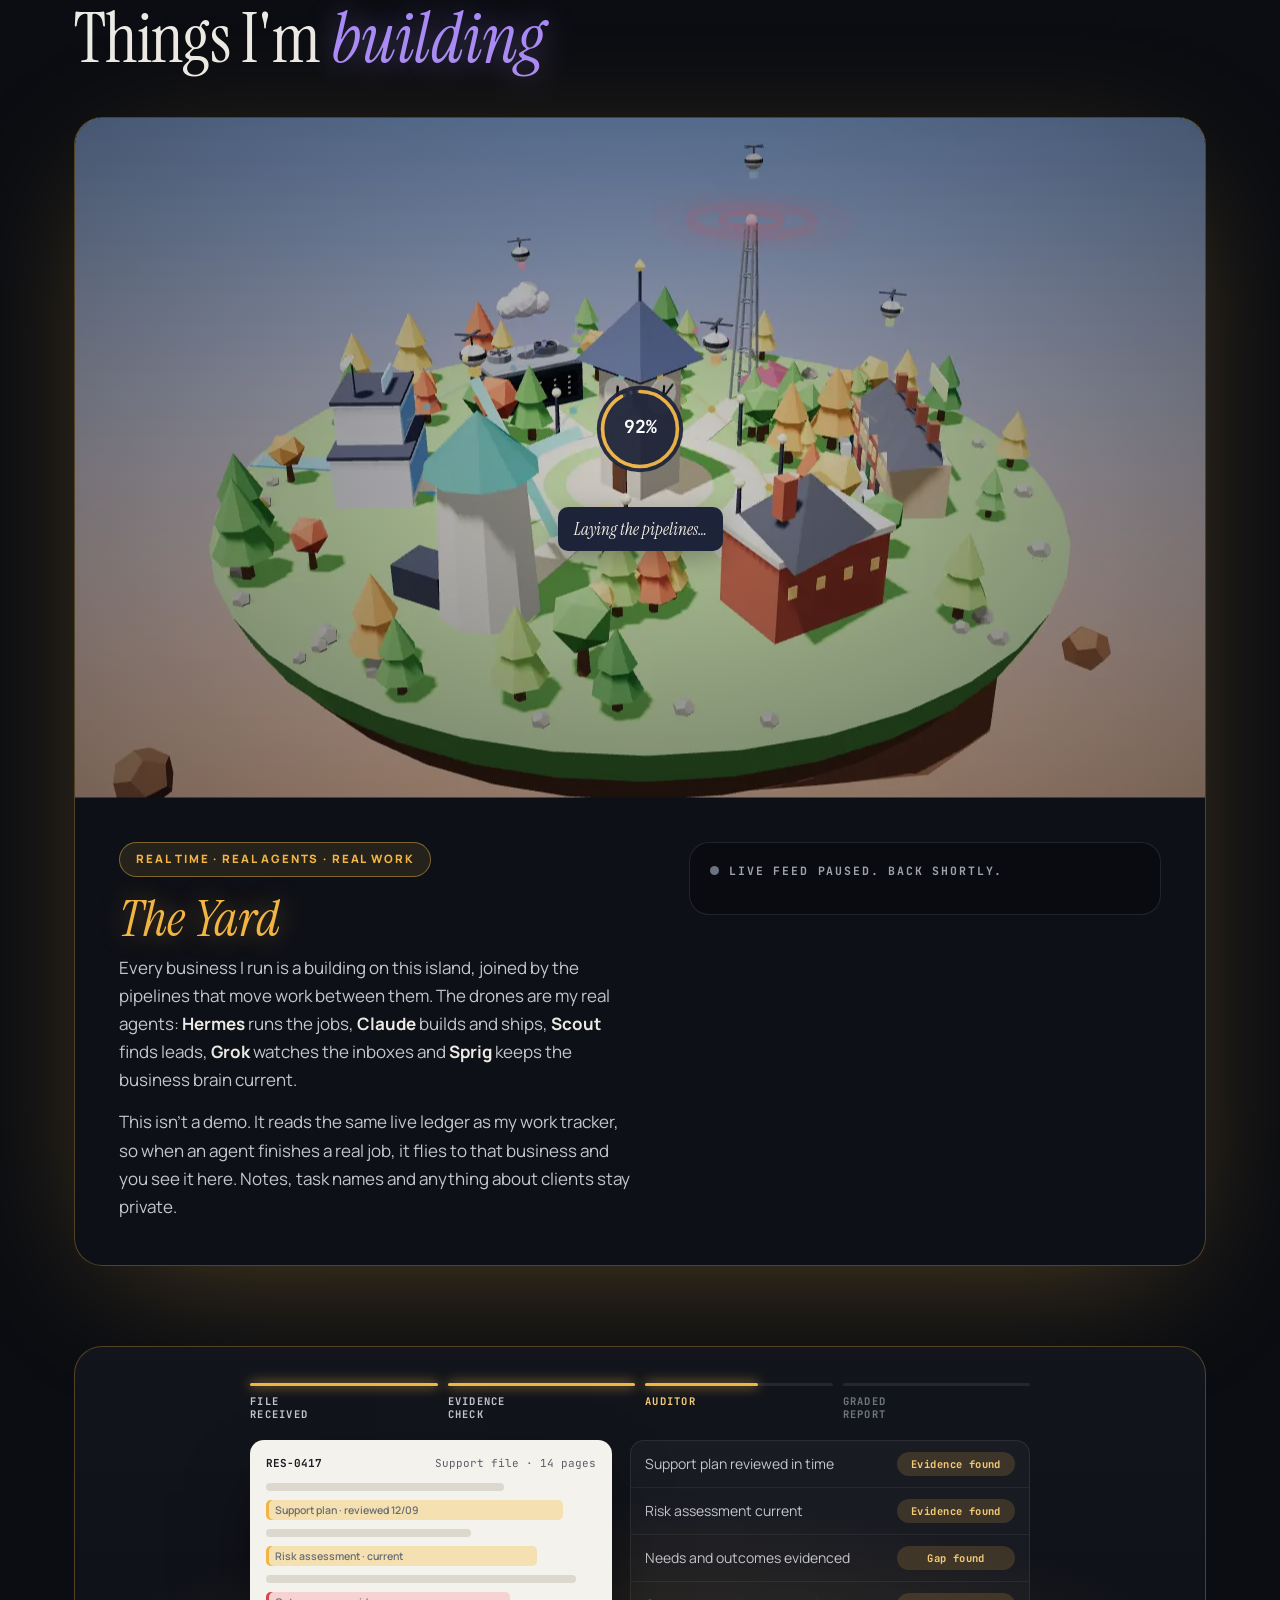
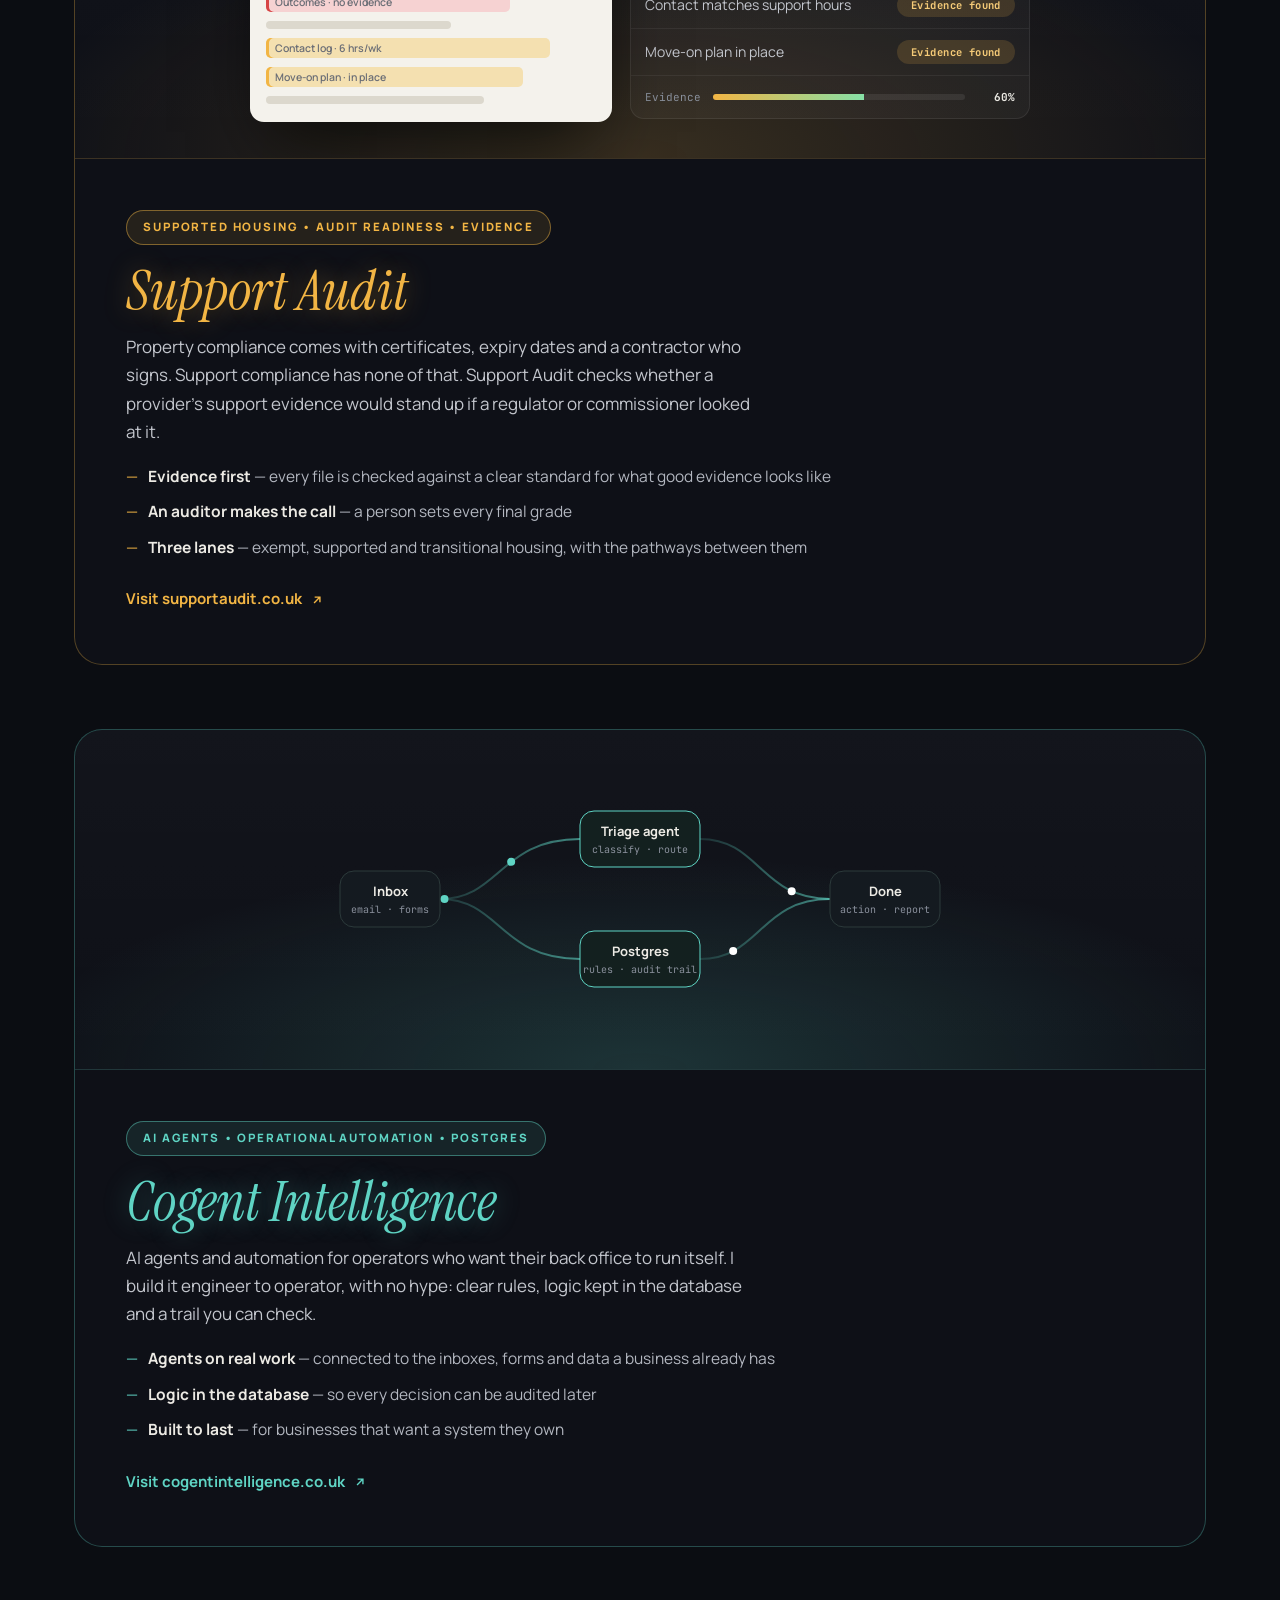
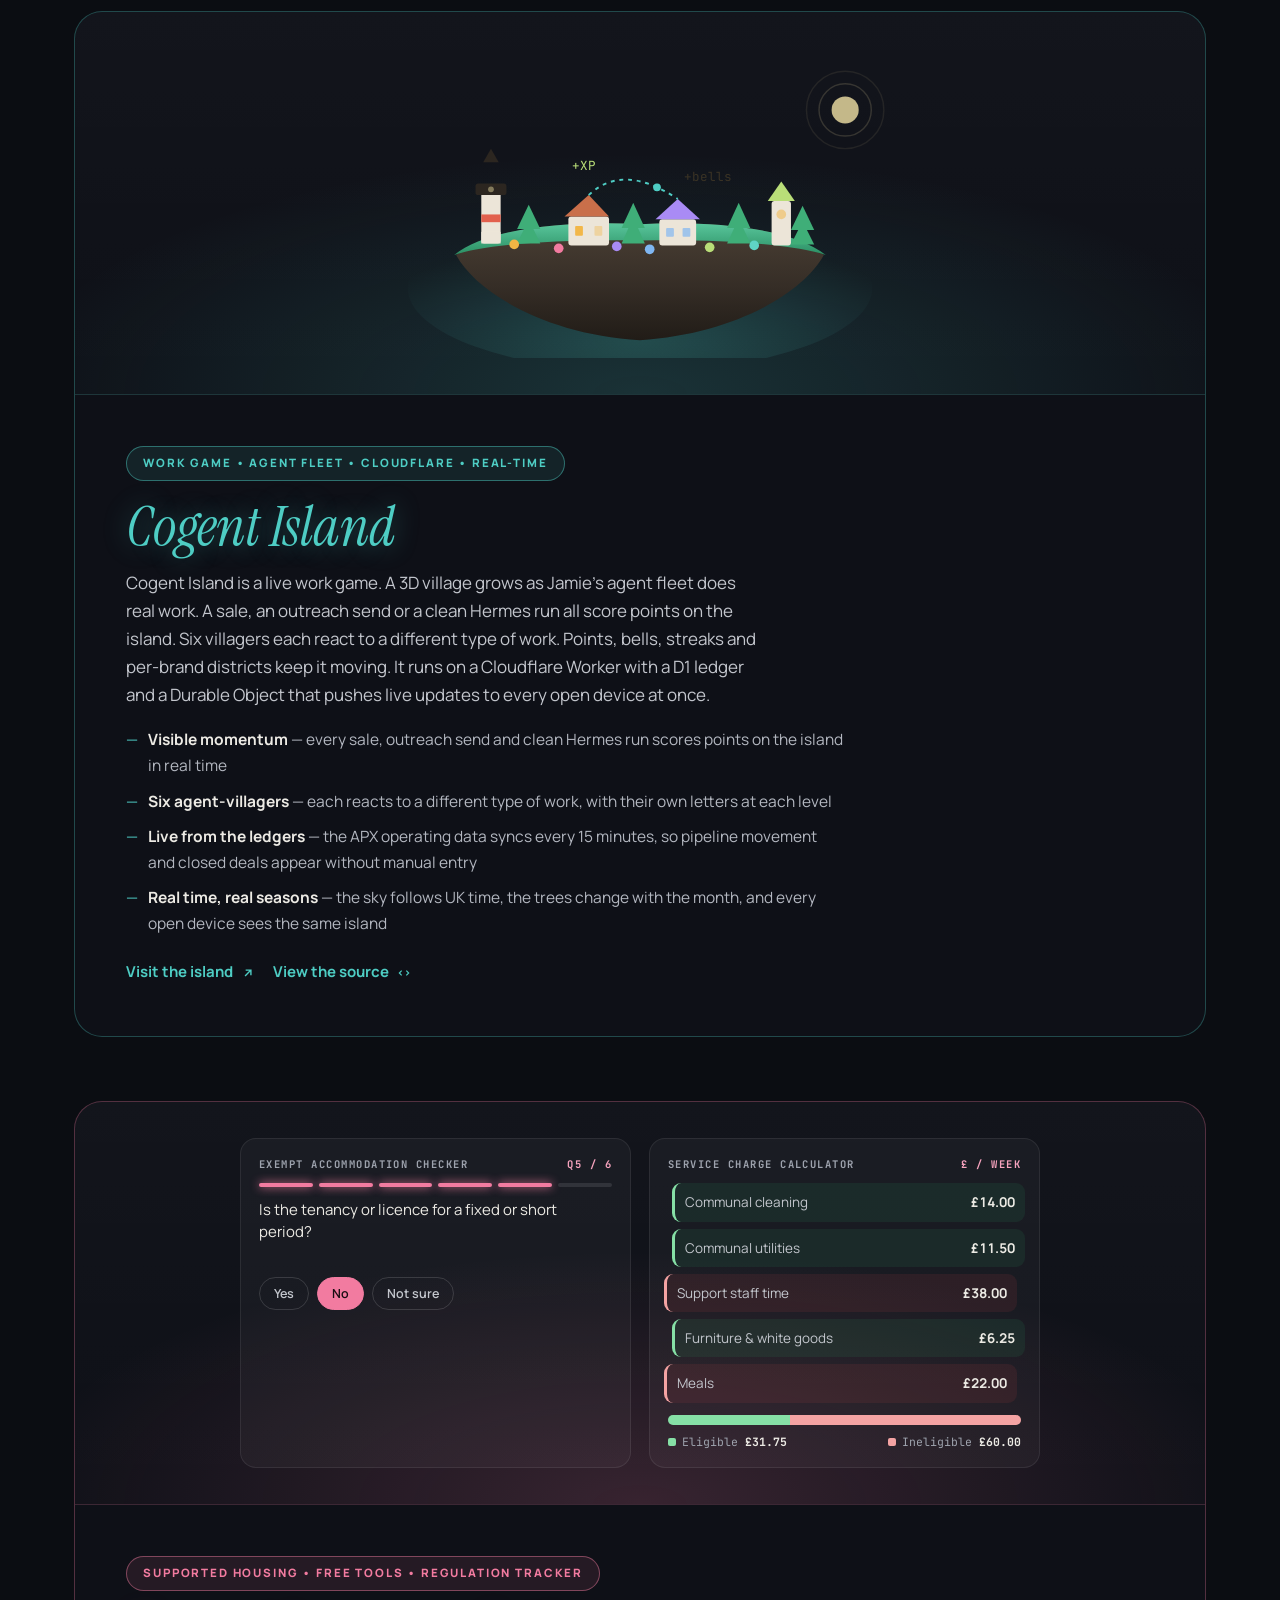
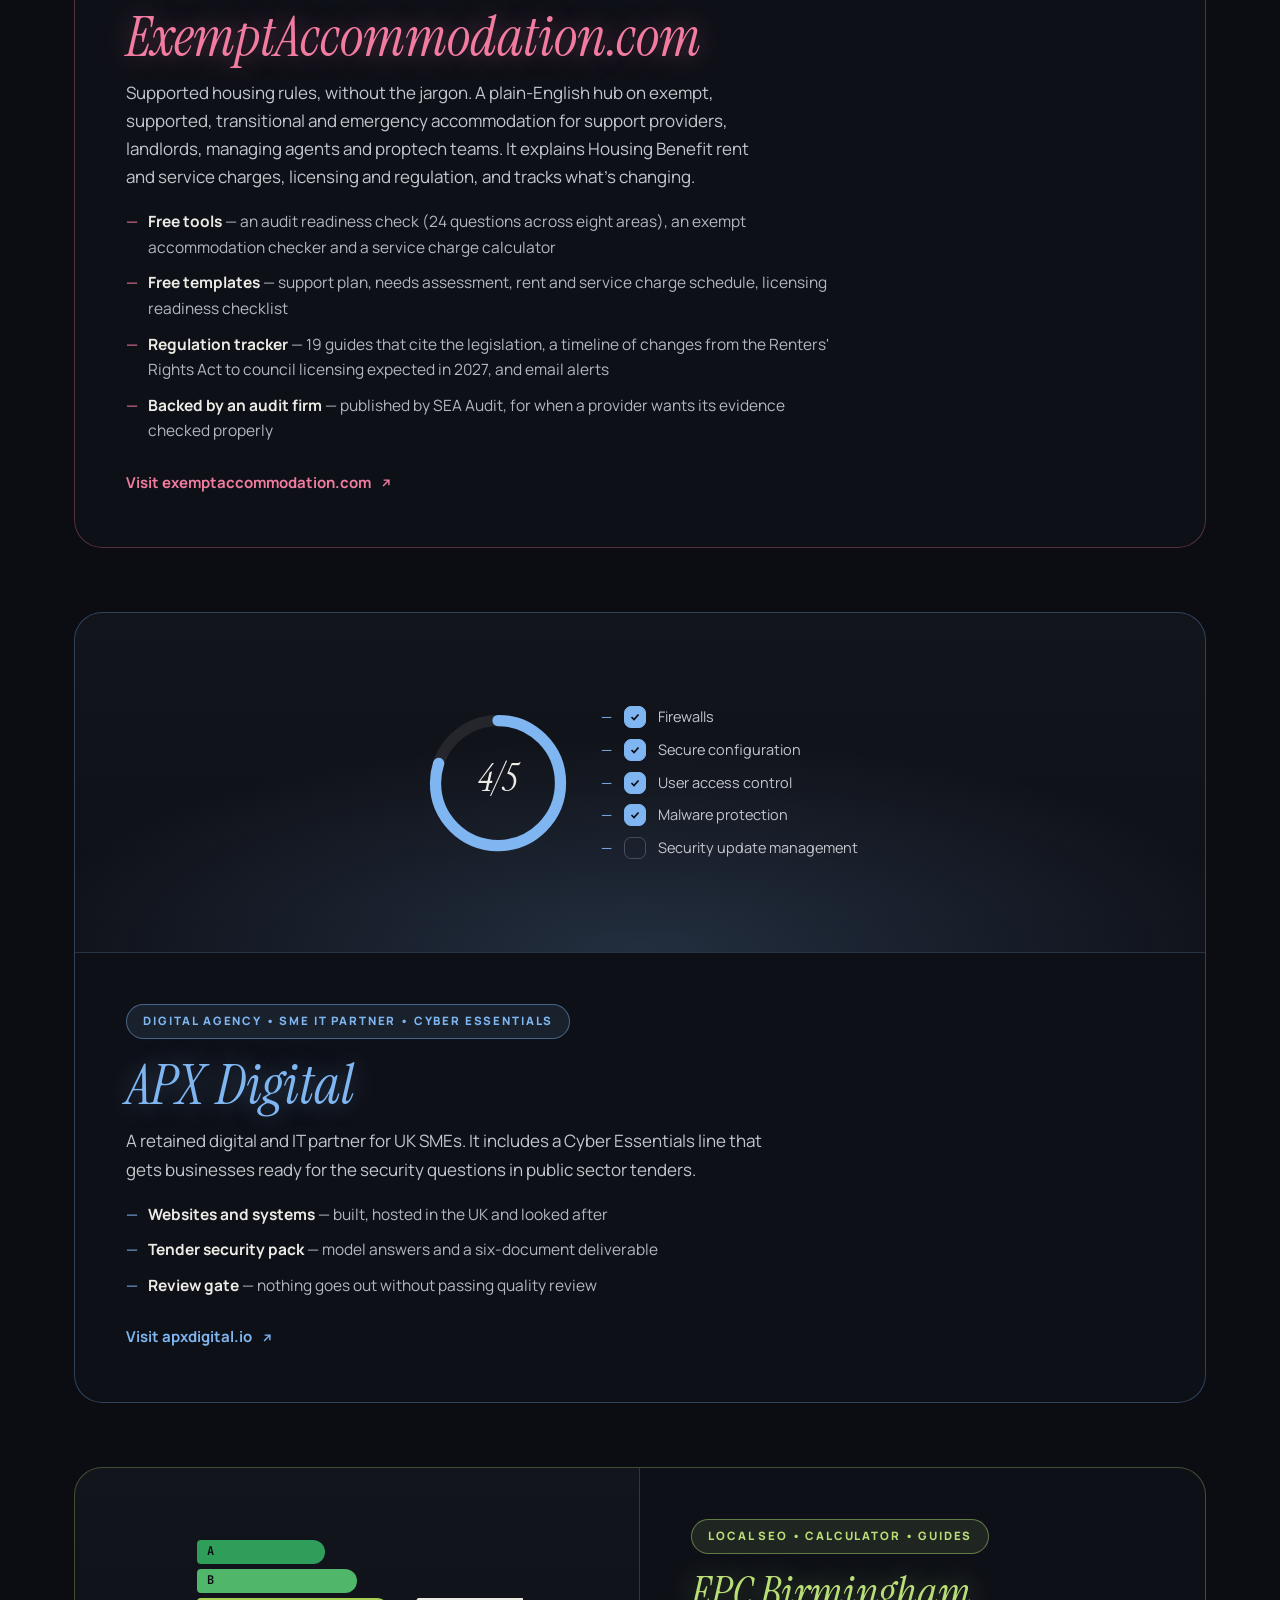
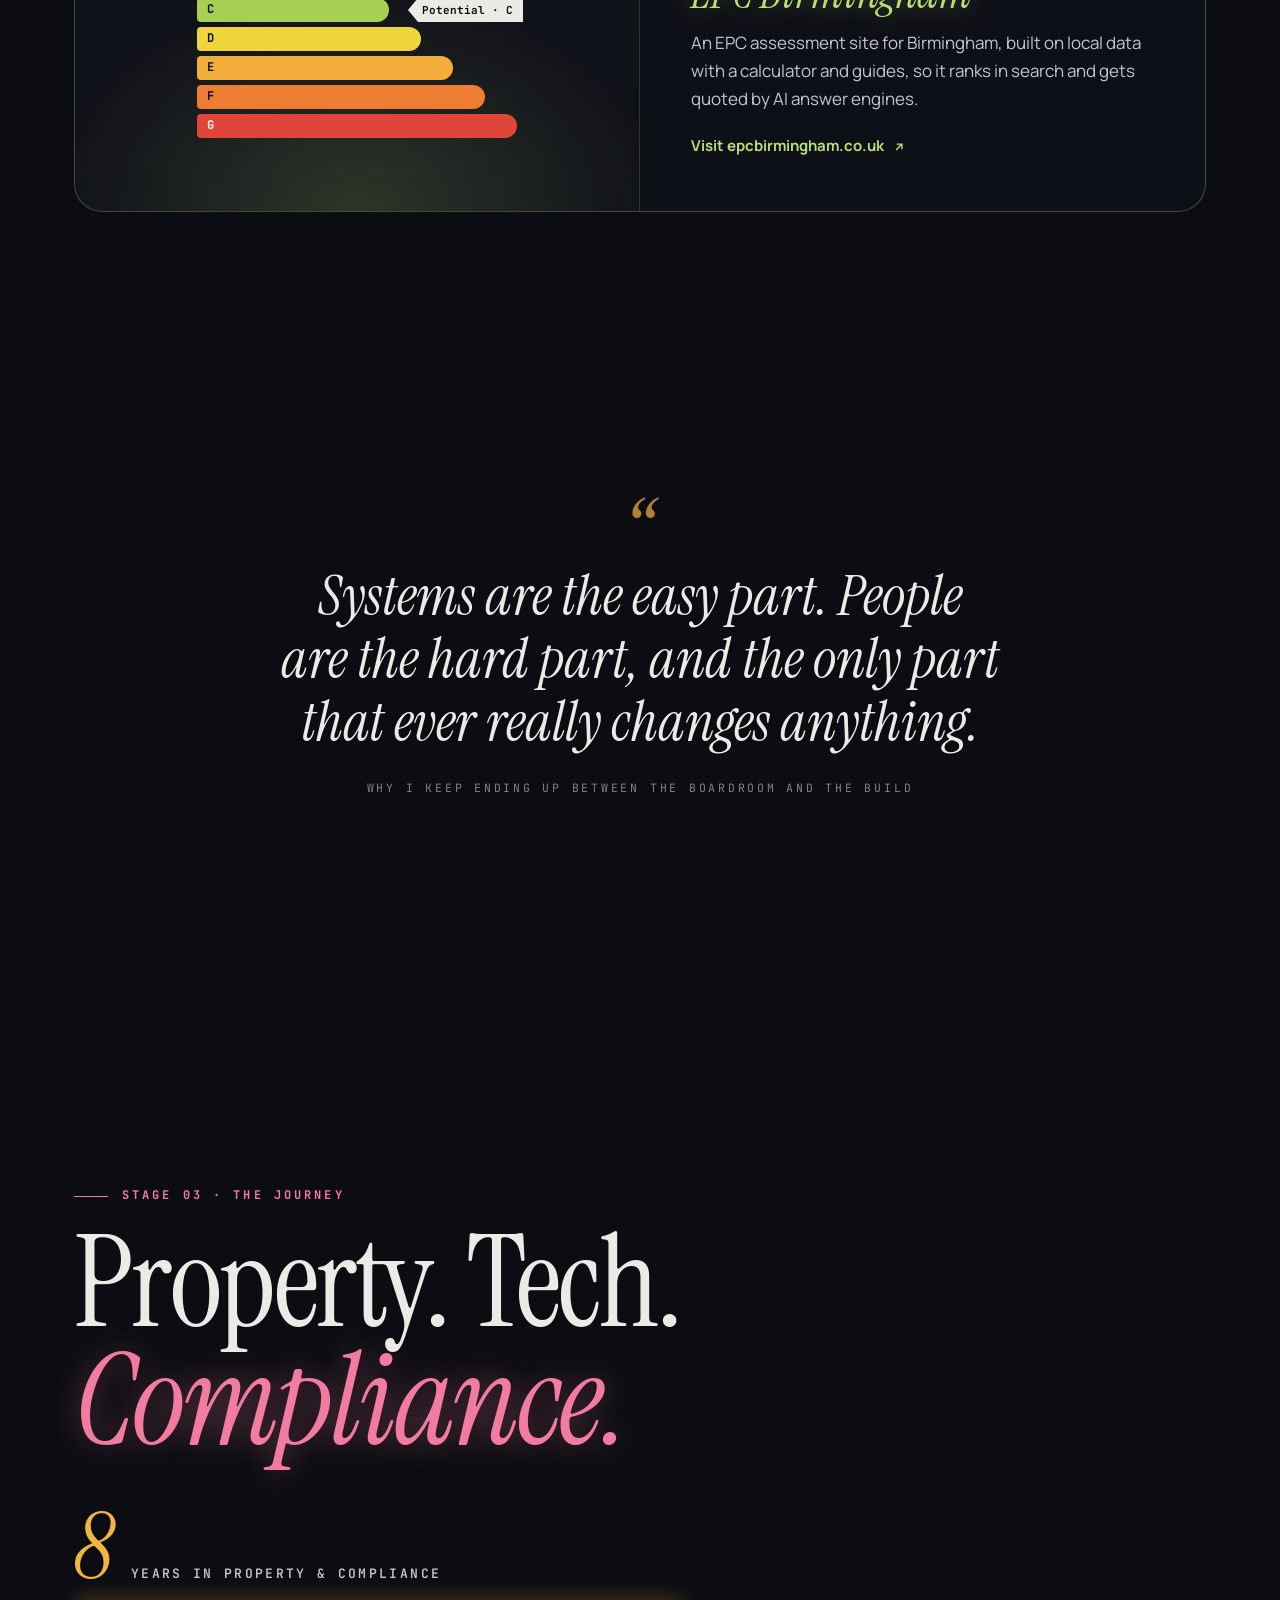
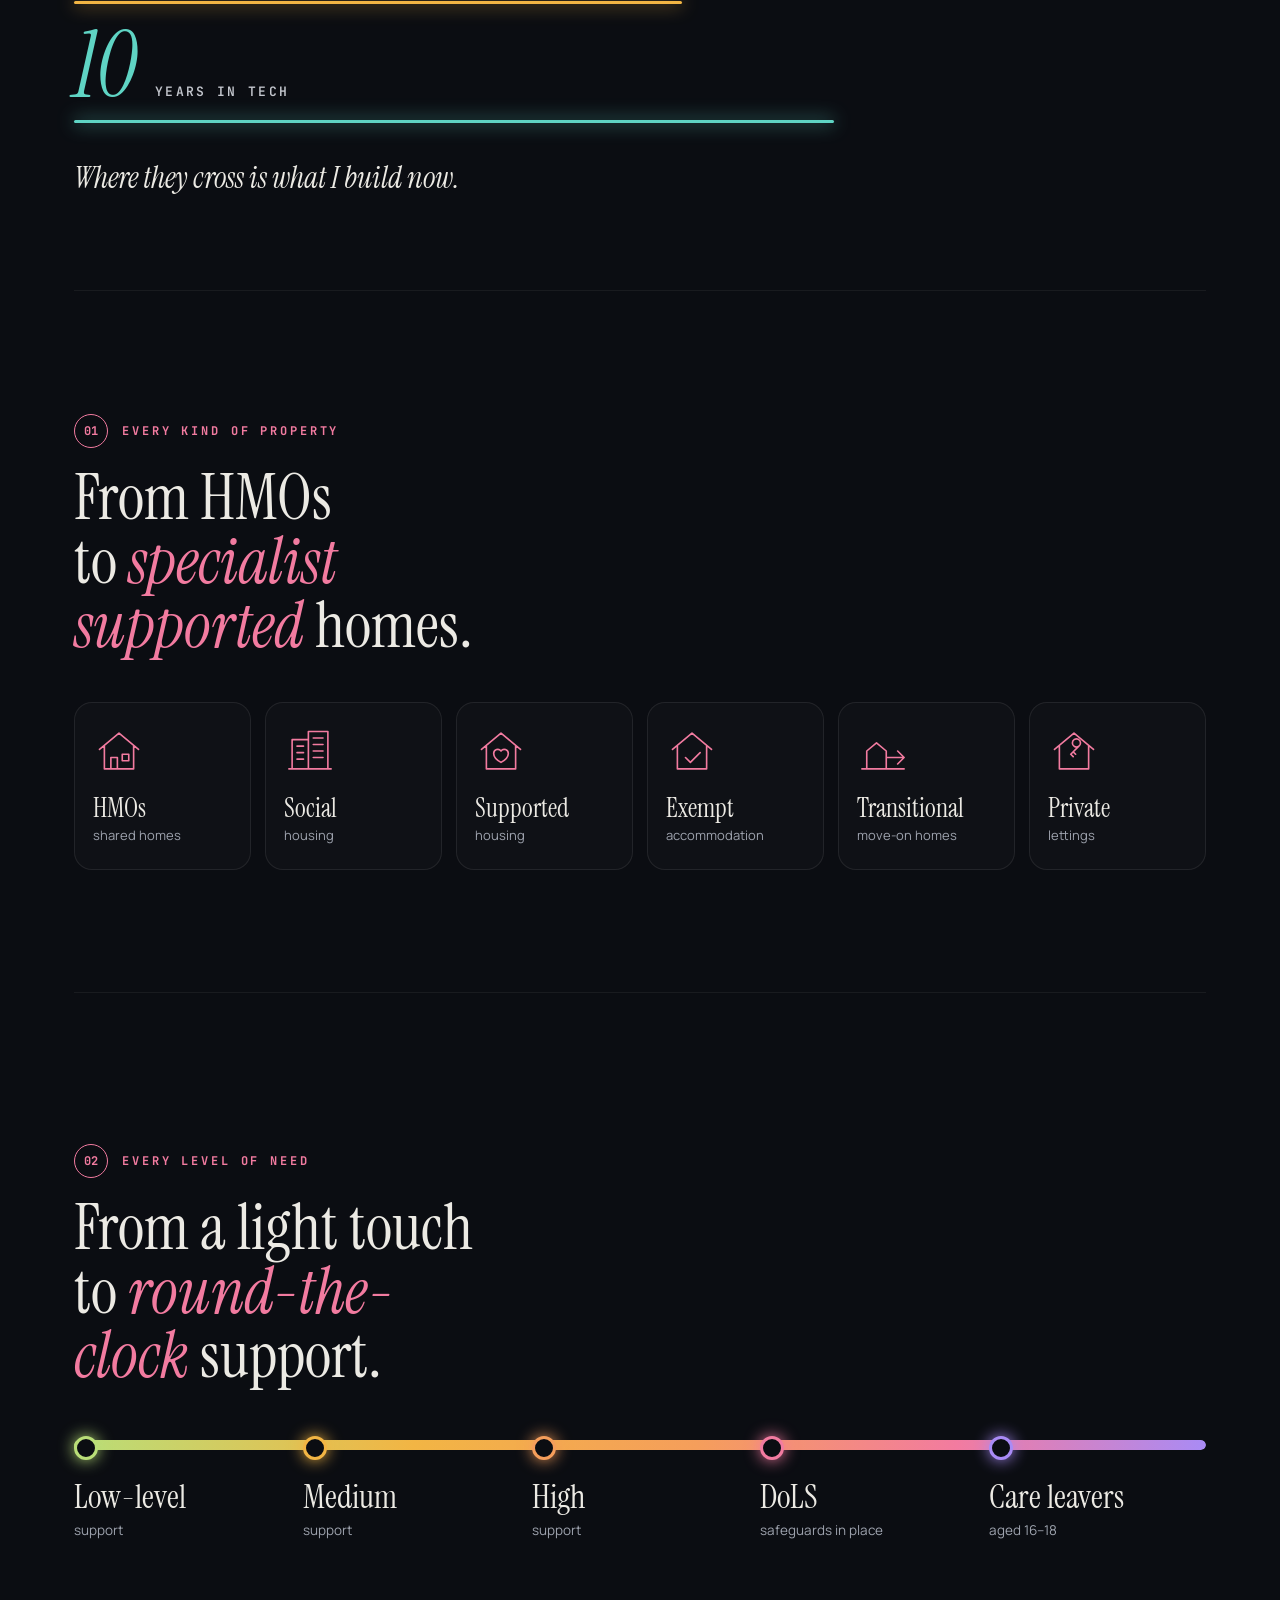
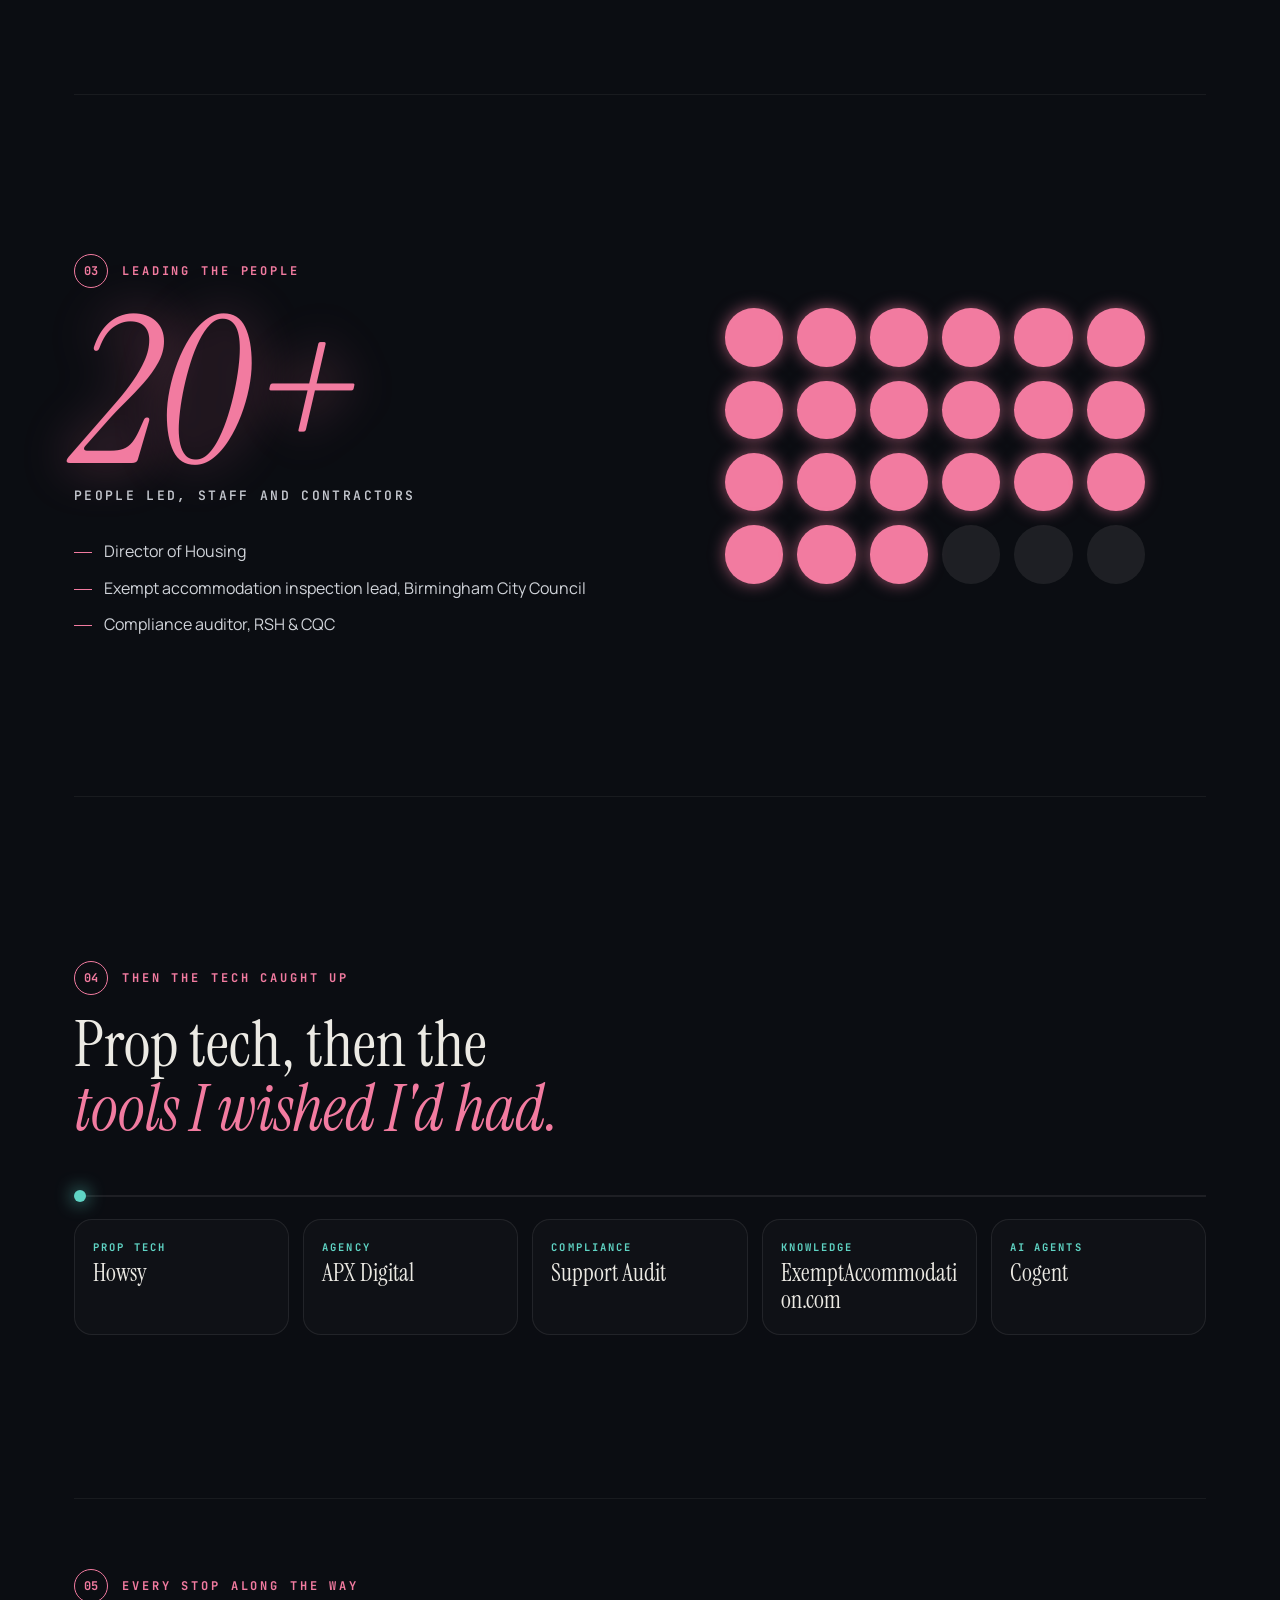
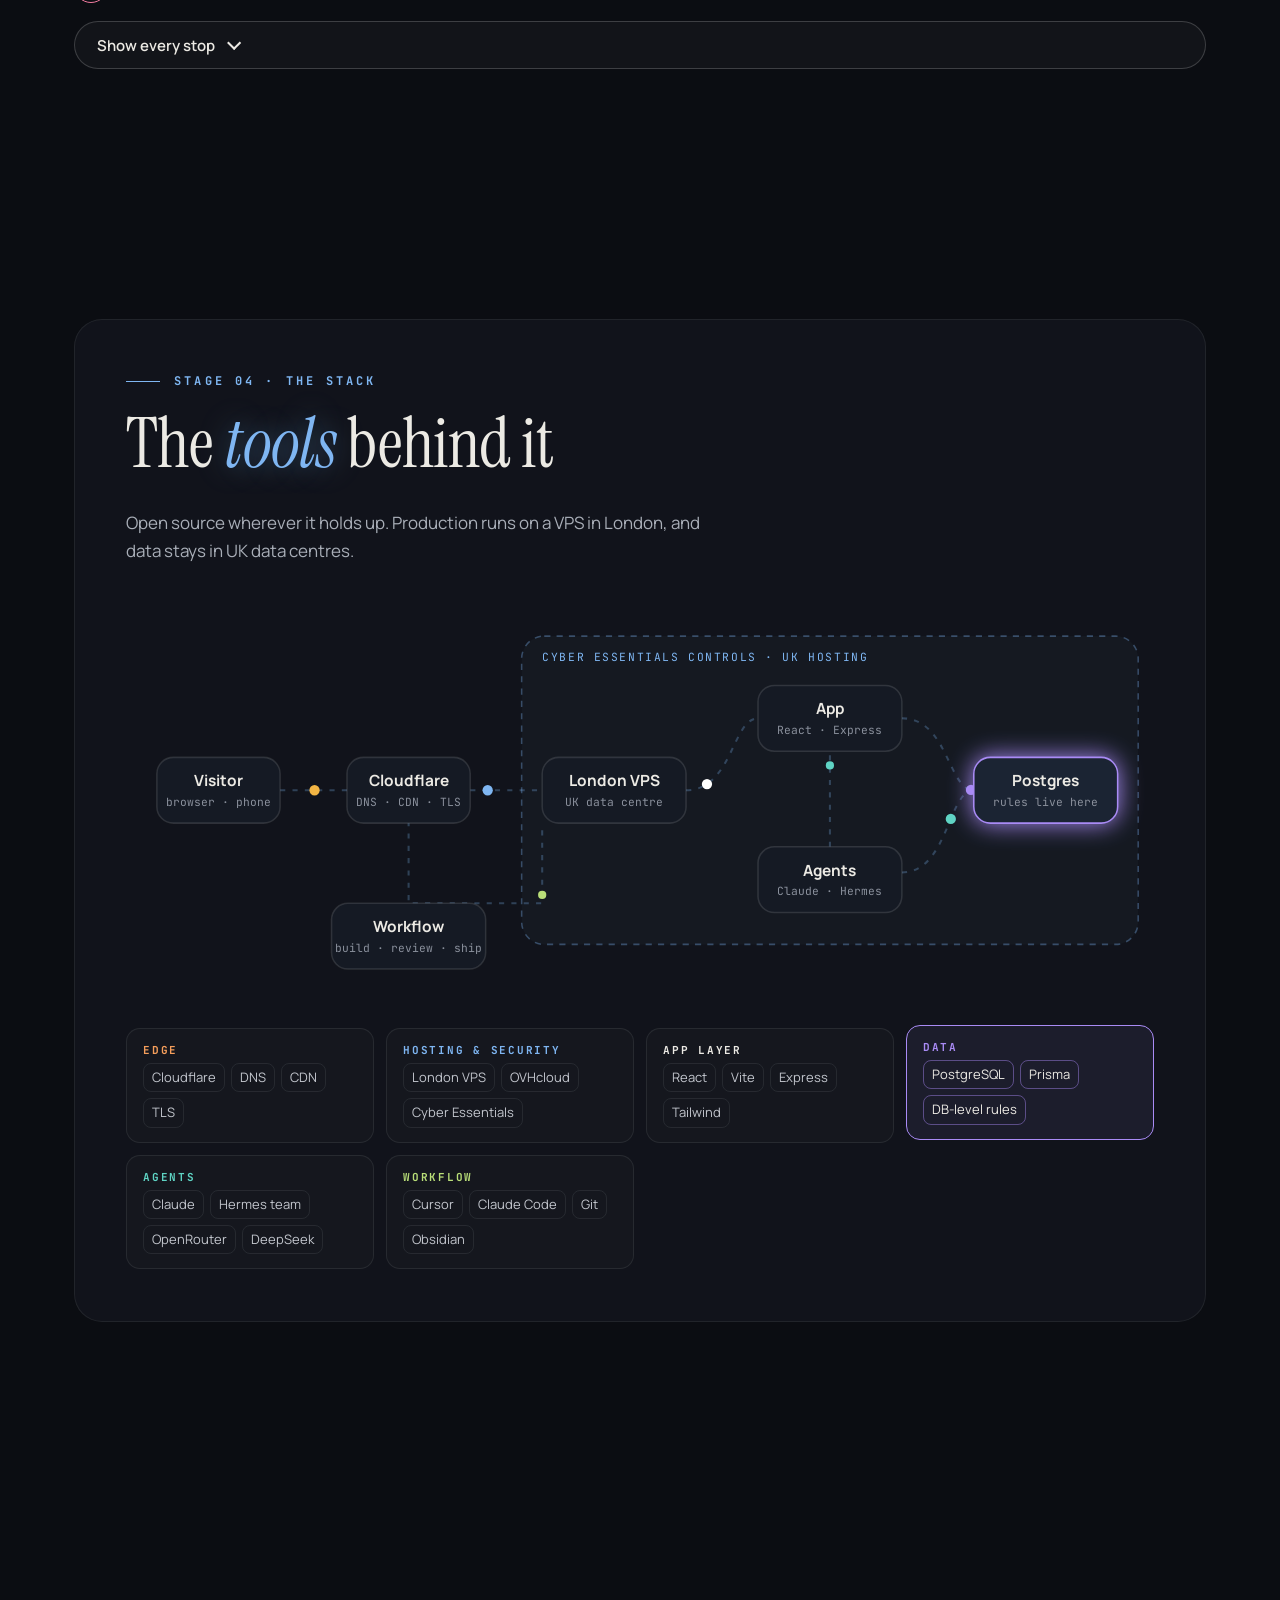
==== commit 26a28654: "Note: My sites were giving Google the wrong address, and nothing looked broken Weekly note for 18 No" ====
--- a/index.html
+++ b/index.html
@@ -979,15 +979,6 @@
 }
 
 /* Weekly notes on the homepage */
-.offer{max-width:900px}
-.offer-lede{color:#C3C6CD;font-size:18px;max-width:60ch;margin:0 0 28px}
-.offer-grid{display:grid;grid-template-columns:1fr 1fr;gap:16px;margin-bottom:24px}
-.offer-card{padding:24px;border:1px solid rgba(255,255,255,.09);border-radius:18px;background:rgba(255,255,255,.02)}
-.offer-card h3{margin:0 0 12px;font-family:var(--display);font-weight:400;font-size:26px;line-height:1.15}
-.offer-card ul,.offer-card ol{margin:0;padding-left:20px;color:#C3C6CD;display:grid;gap:8px}
-.offer-price{font-family:var(--display);font-size:clamp(24px,2.6vw,32px);margin:0 0 6px}
-.offer-note{color:#8a909c;font-size:15px;margin:0 0 22px}
-@media (max-width:760px){.offer-grid{grid-template-columns:1fr}.offer h2,.offer .eyebrow{text-align:center}}
 .notes{max-width:900px}
 .notes-list{list-style:none;margin:0;padding:0;display:flex;flex-direction:column;gap:12px}
 .notes-list a{display:grid;gap:4px;padding:22px 24px;border:1px solid rgba(255,255,255,.09);border-radius:18px;background:rgba(255,255,255,.02);color:var(--text);text-decoration:none;transition:border-color .3s,transform .3s}
@@ -1639,36 +1630,8 @@
 <section id="notes" class="stage notes" aria-labelledby="notes-h" data-accent="#F2B544" style="--sa:#F2B544">
   <div class="eyebrow">Notes</div>
   <h2 id="notes-h">What I'm <em>working on</em></h2>
-  <!-- notes:start --><ul class="notes-list"><li><a href="/blog/the-week-the-site-went-live/"><time datetime="2026-11-11">11 November 2026</time><b>My new site looked great on my laptop. My phone told the truth.</b><span>I launched jamiemac.co.uk this week and it struggled on a phone. What went wrong, what fixed it, and a ten-minute check any business owner can run on their own site.</span></a></li></ul><!-- notes:end -->
+  <!-- notes:start --><ul class="notes-list"><li><a href="/blog/giving-google-the-wrong-address/"><time datetime="2026-11-18">18 November 2026</time><b>My sites were giving Google the wrong address, and nothing looked broken</b><span>Why pages on a working website can go missing from Google, and a ten-minute check to make sure yours points Google at the right address.</span></a></li><li><a href="/blog/the-week-the-site-went-live/"><time datetime="2026-11-11">11 November 2026</time><b>My new site looked great on my laptop. My phone told the truth.</b><span>I launched jamiemac.co.uk this week and it struggled on a phone. What went wrong, what fixed it, and a ten-minute check any business owner can run on their own site.</span></a></li></ul><!-- notes:end -->
   <a class="notes-all" href="/blog/">All notes <span aria-hidden="true">→</span></a>
-</section>
-
-<section id="websites" class="stage offer" aria-labelledby="offer-h" data-accent="#7FB6F2" style="--sa:#7FB6F2">
-  <div class="eyebrow">Personal websites</div>
-  <h2 id="offer-h">A website that <em>reads like you</em></h2>
-  <p class="offer-lede">For founders, consultants and operators whose reputation is the business.</p>
-  <div class="offer-grid">
-    <div class="offer-card">
-      <h3>What you get</h3>
-      <ul>
-        <li>A one-page, scroll-led site built around your story, not a template</li>
-        <li>Your projects, results and background in chapters people actually read</li>
-        <li>Your own domain, fast hosting and analytics set up</li>
-        <li>Easy to add to: new projects, posts and photos</li>
-      </ul>
-    </div>
-    <div class="offer-card">
-      <h3>How it works</h3>
-      <ol>
-        <li>A 30-minute call about you and who the site is for</li>
-        <li>I draft the story and structure; you sign it off</li>
-        <li>Build, review, launch, usually within 48 hours</li>
-      </ol>
-    </div>
-  </div>
-  <p class="offer-price">From &pound;997, plus optional monthly care.</p>
-  <p class="offer-note">You're scrolling through an example right now.</p>
-  <a class="btn primary" href="mailto:Jamiemack2991@gmail.com?subject=Personal%20website">Start your site <svg width="16" height="16" viewBox="0 0 24 24" fill="none" stroke="currentColor" stroke-width="2.4" stroke-linecap="round" stroke-linejoin="round" aria-hidden="true"><path d="M5 12h14M13 6l6 6-6 6"></path></svg></a>
 </section>
 
 <section id="faq" class="stage faq" aria-labelledby="faq-h" data-accent="#7FB6F2" style="--sa:#7FB6F2">
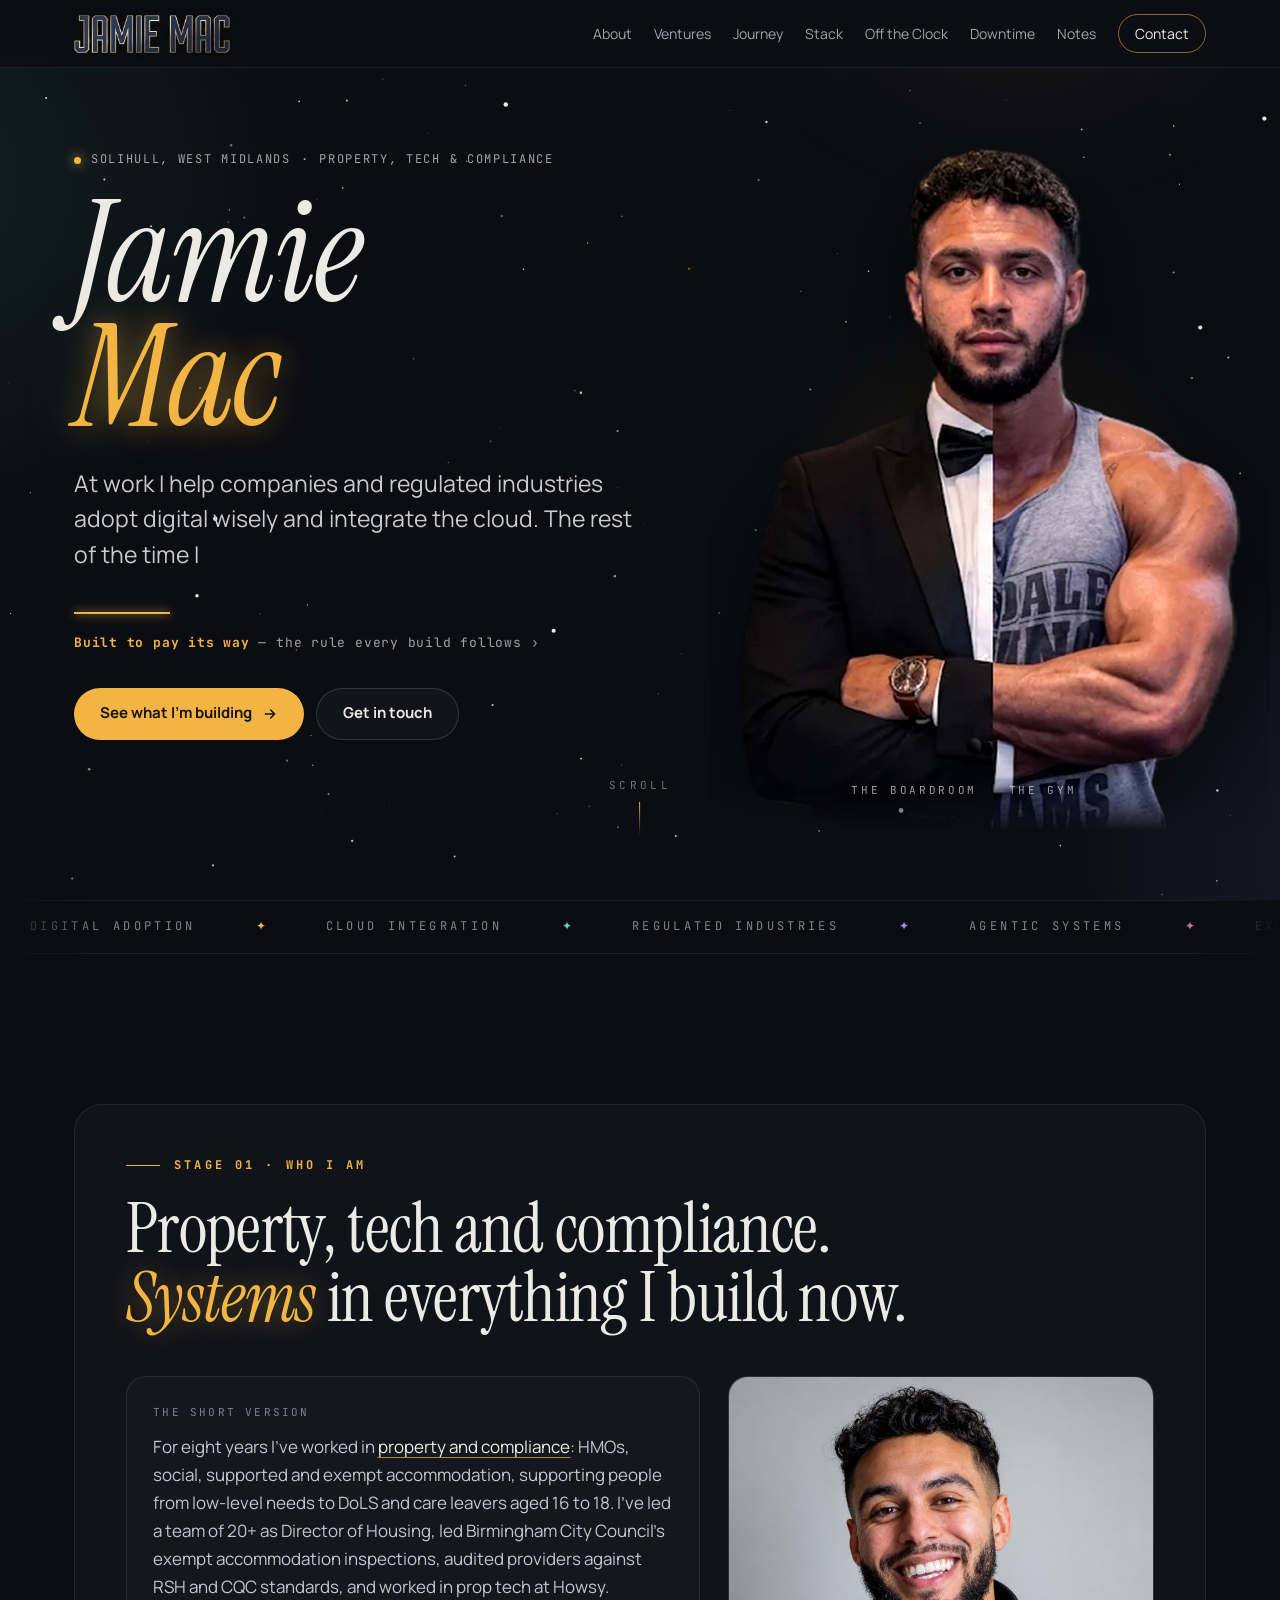
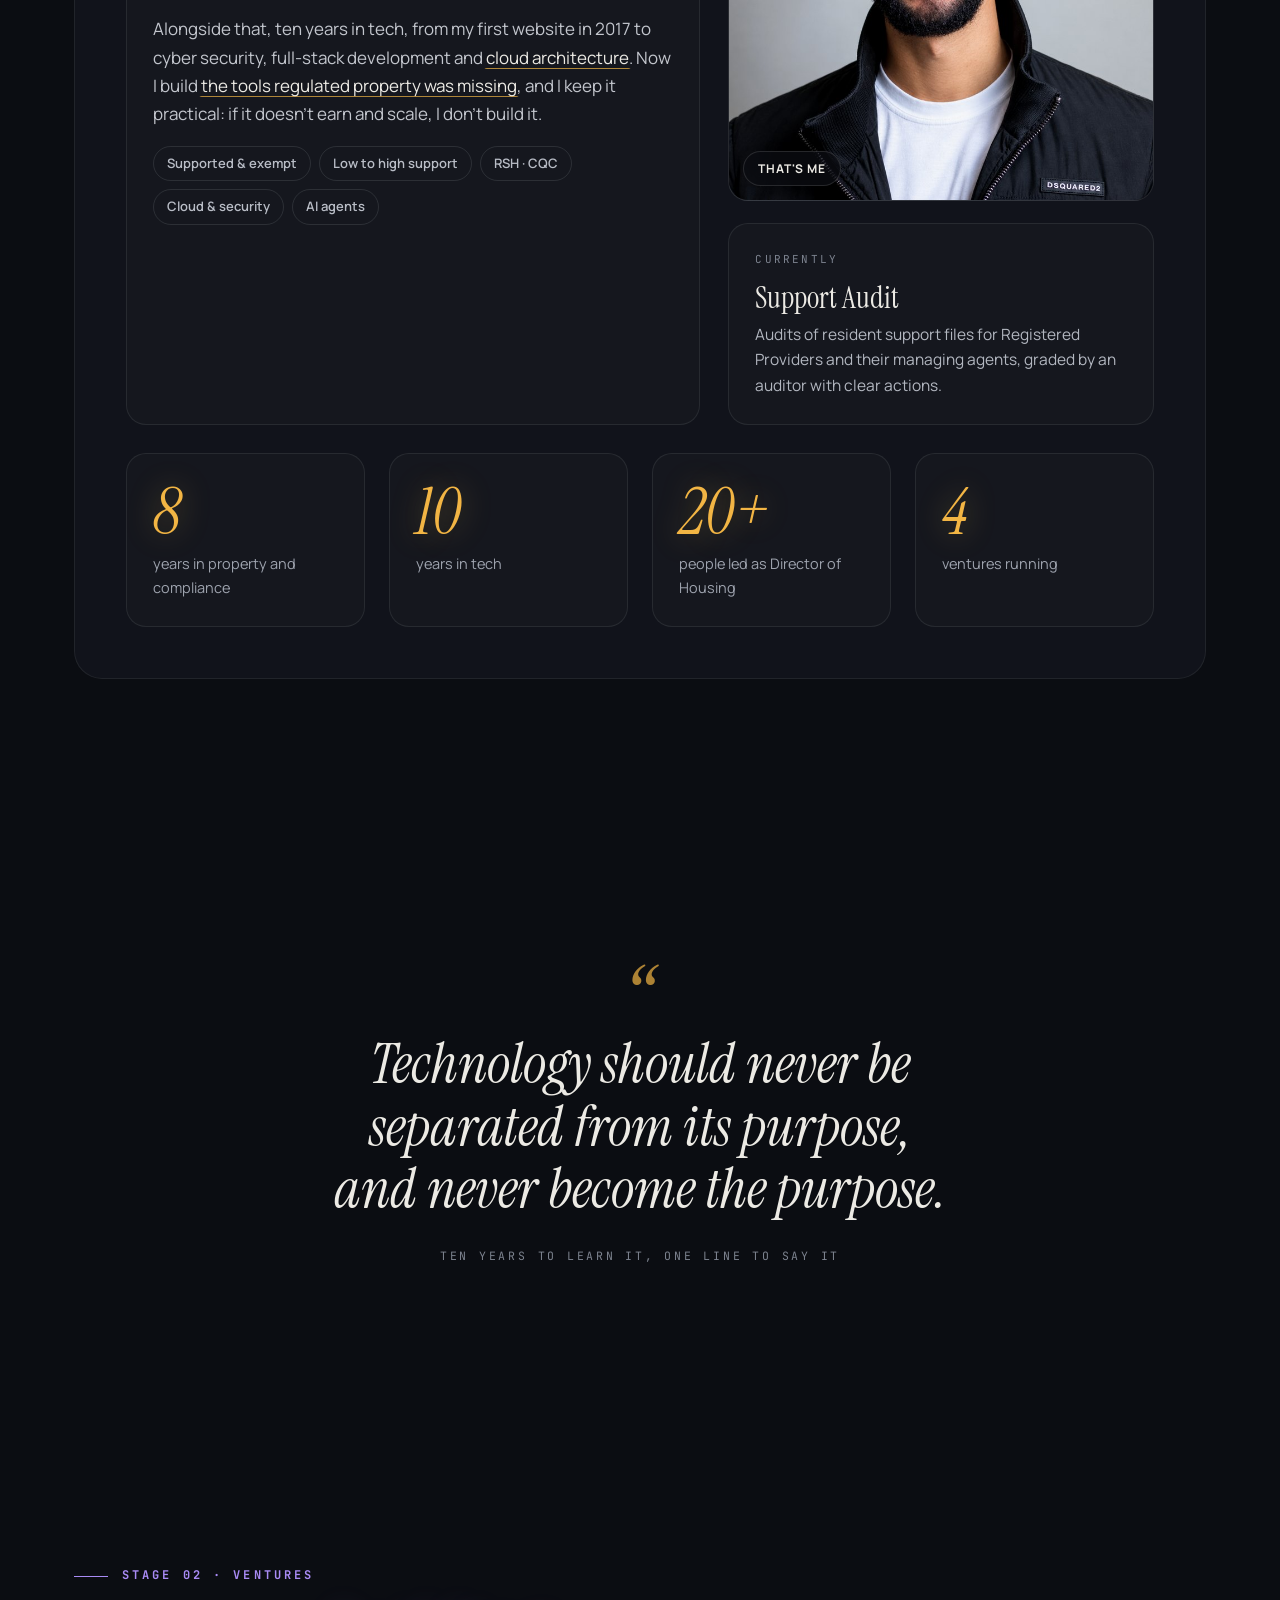
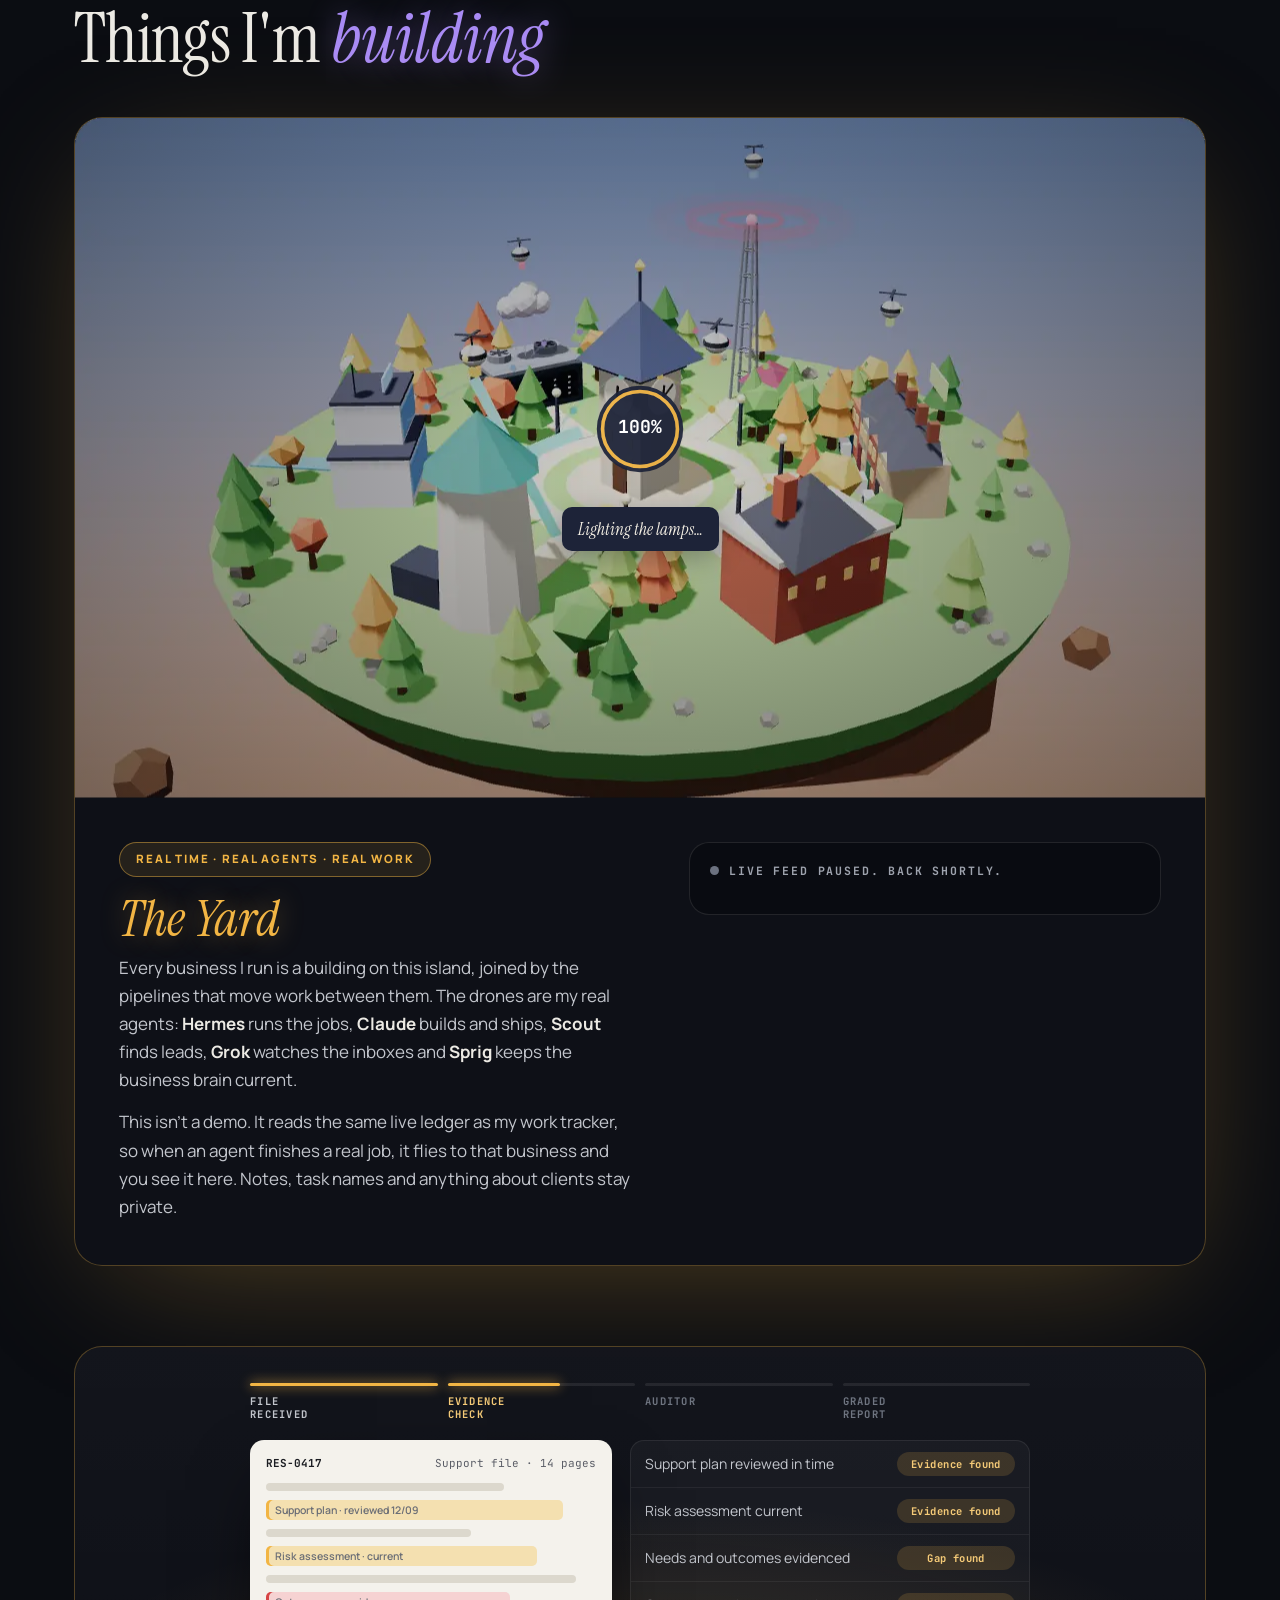
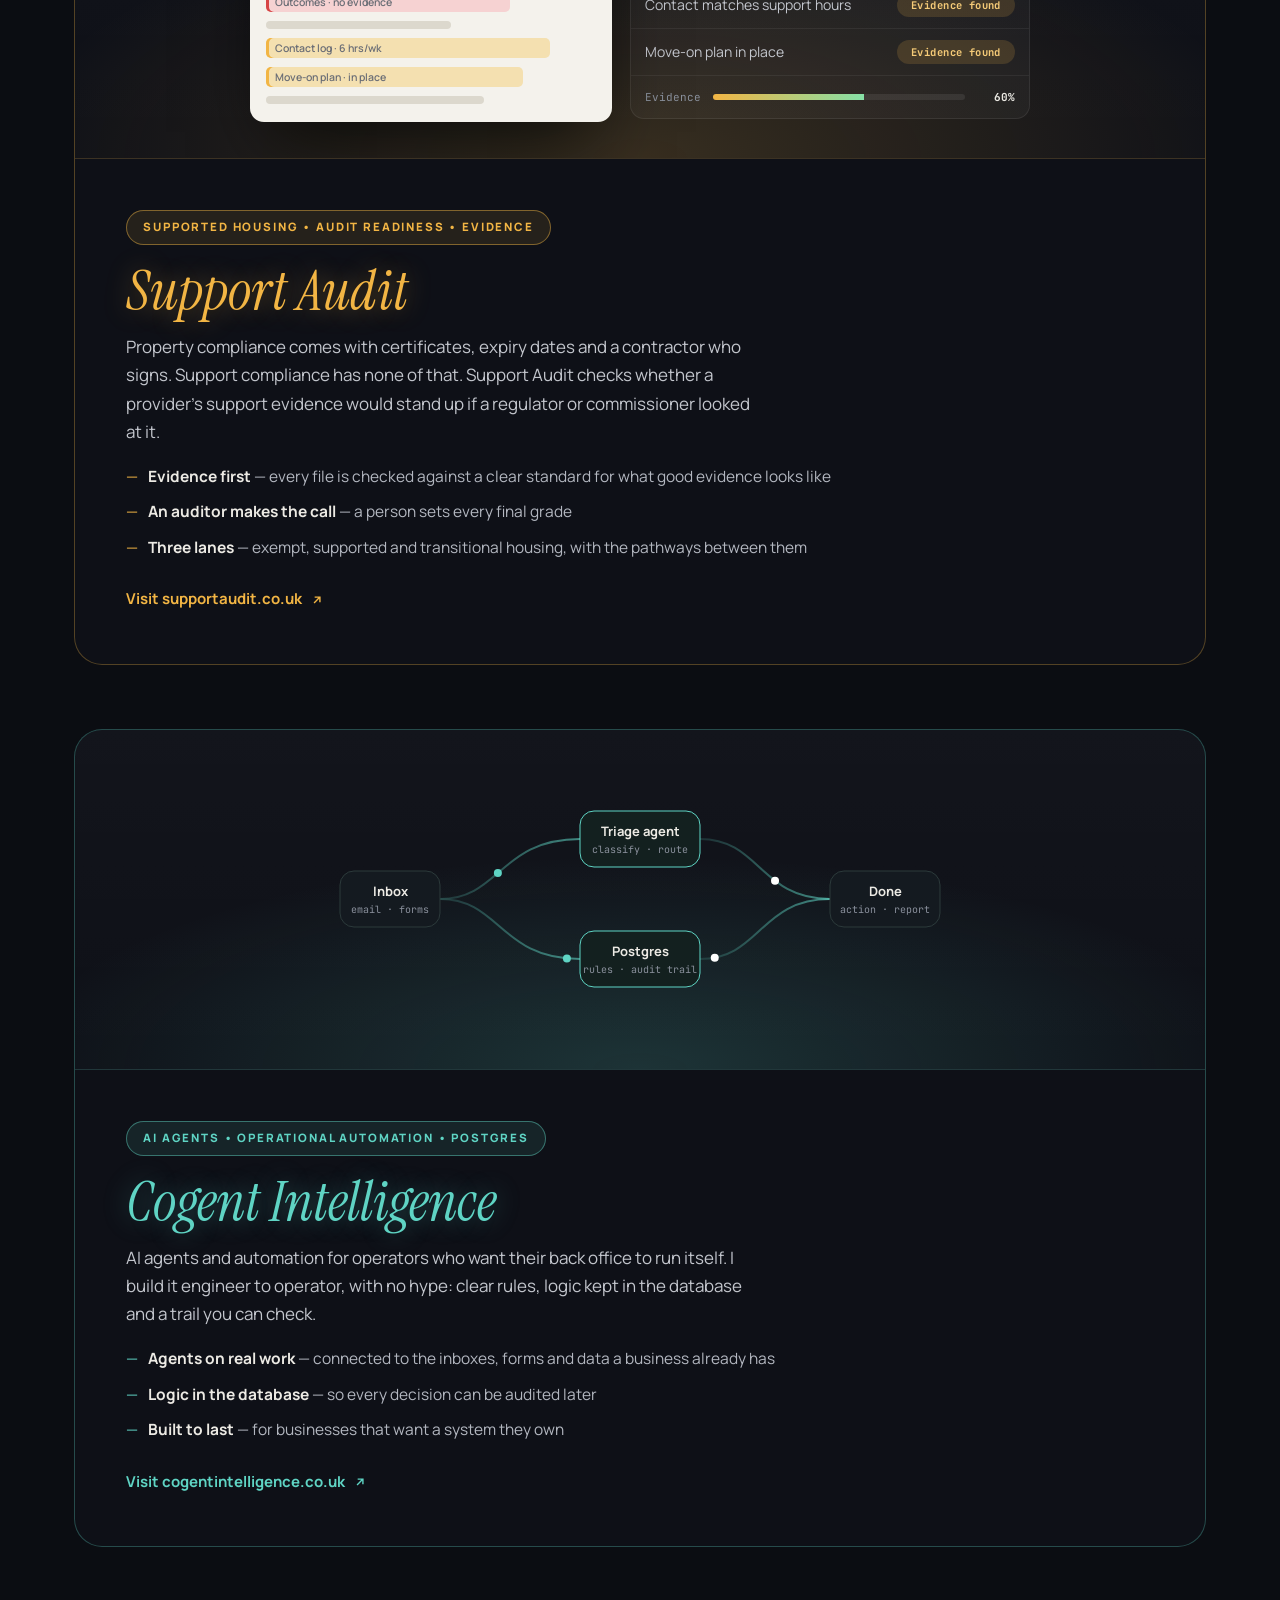
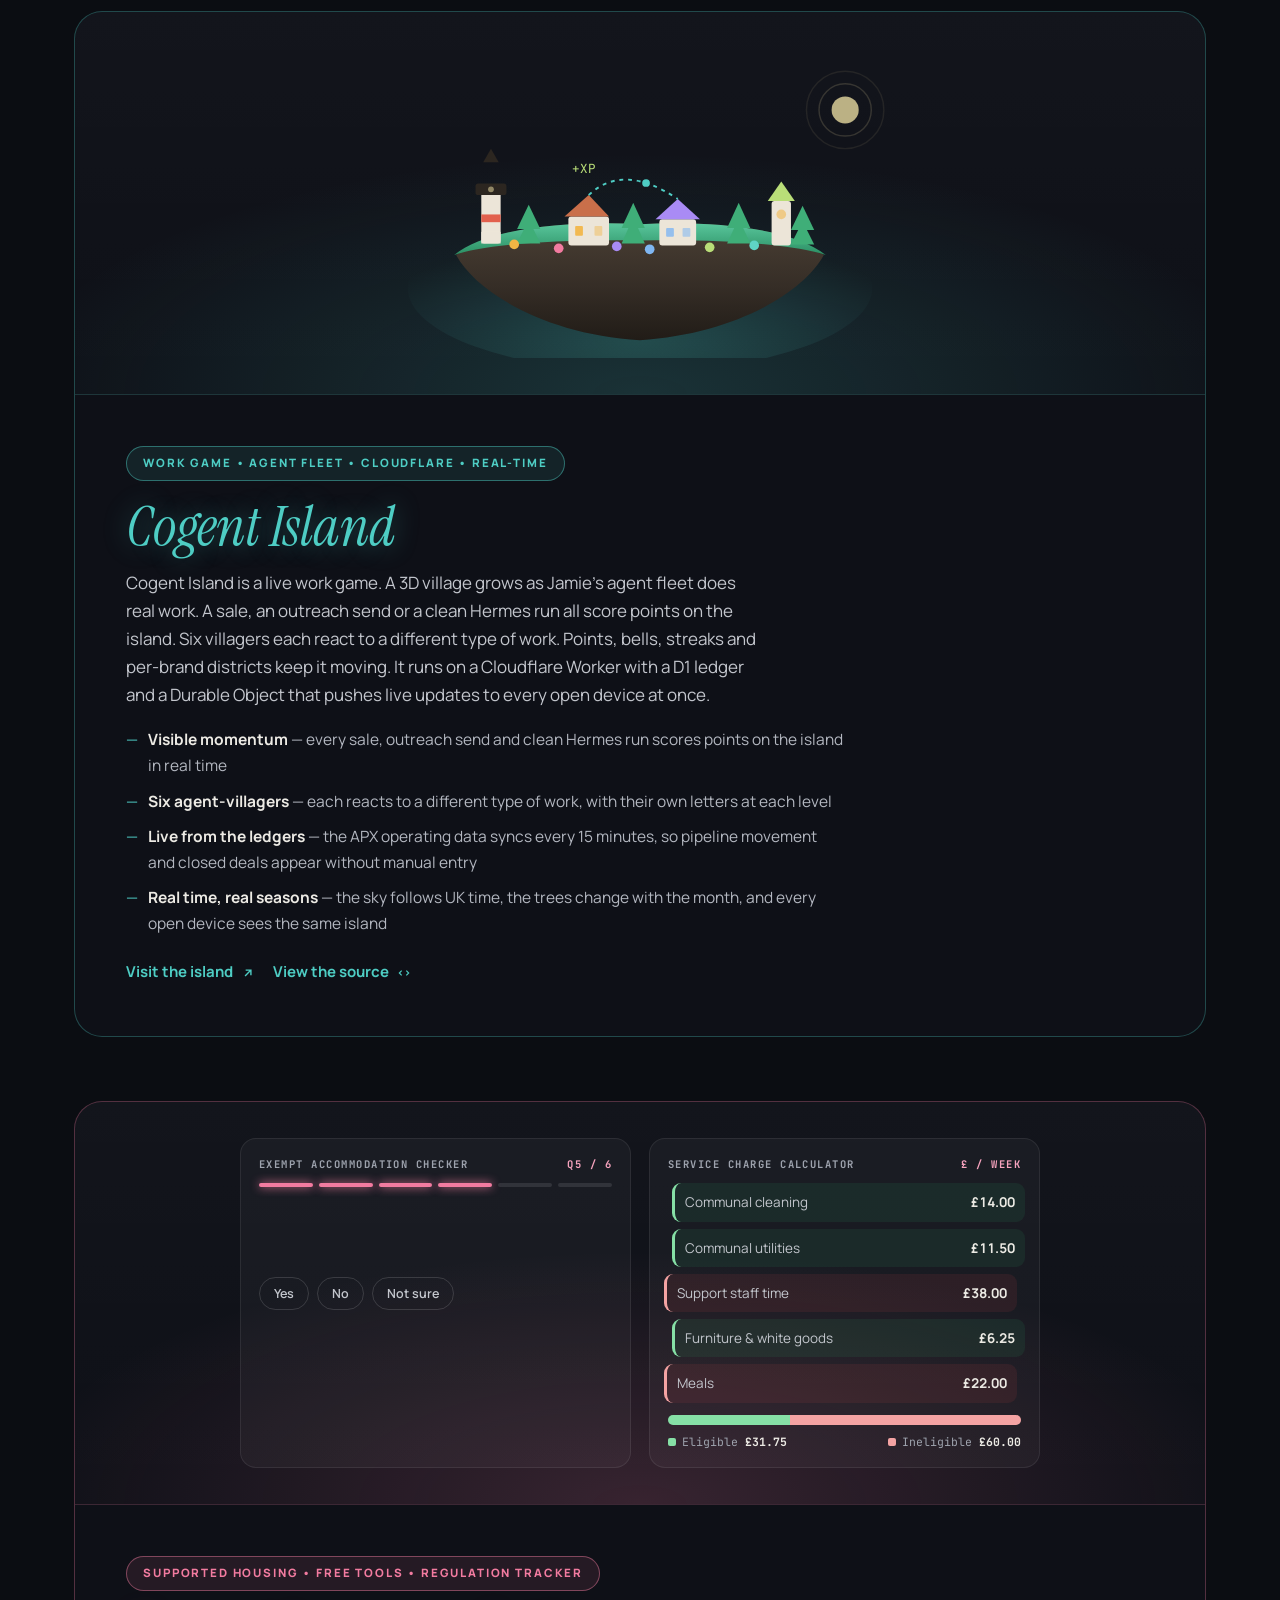
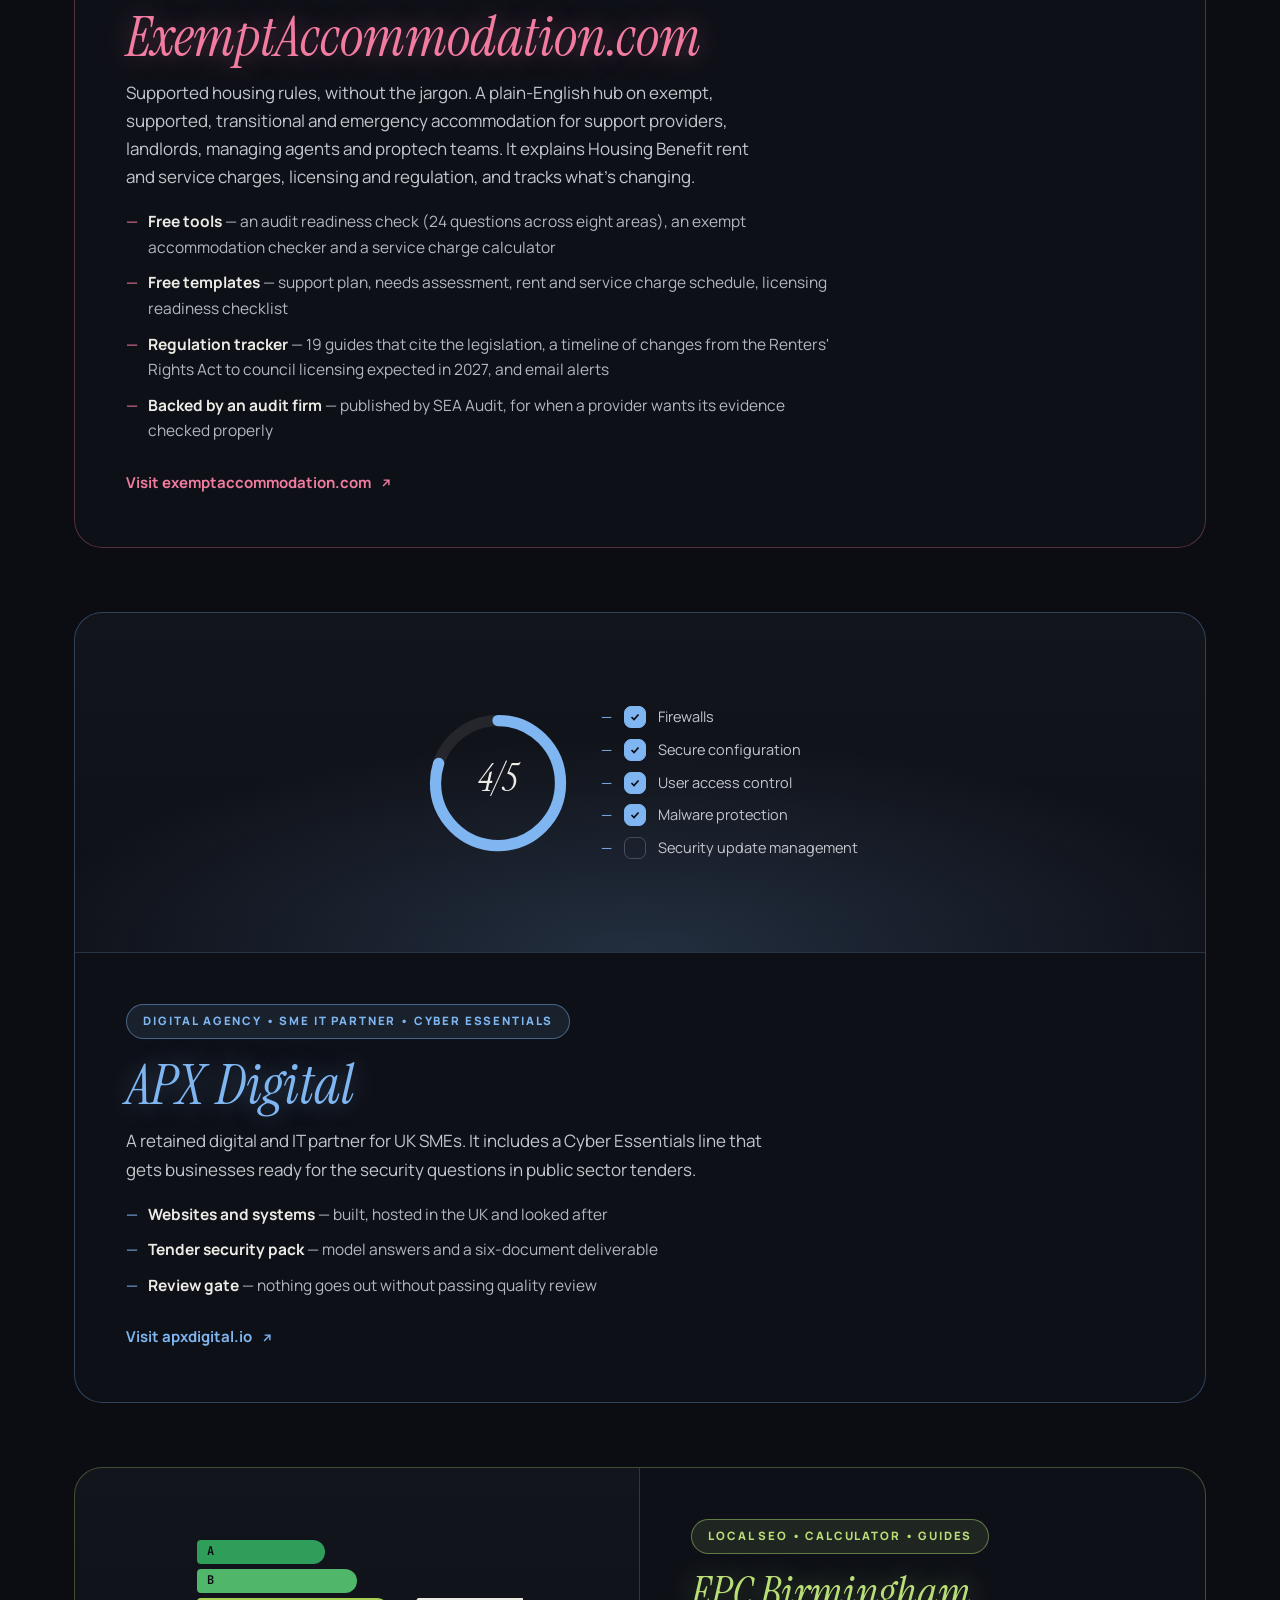
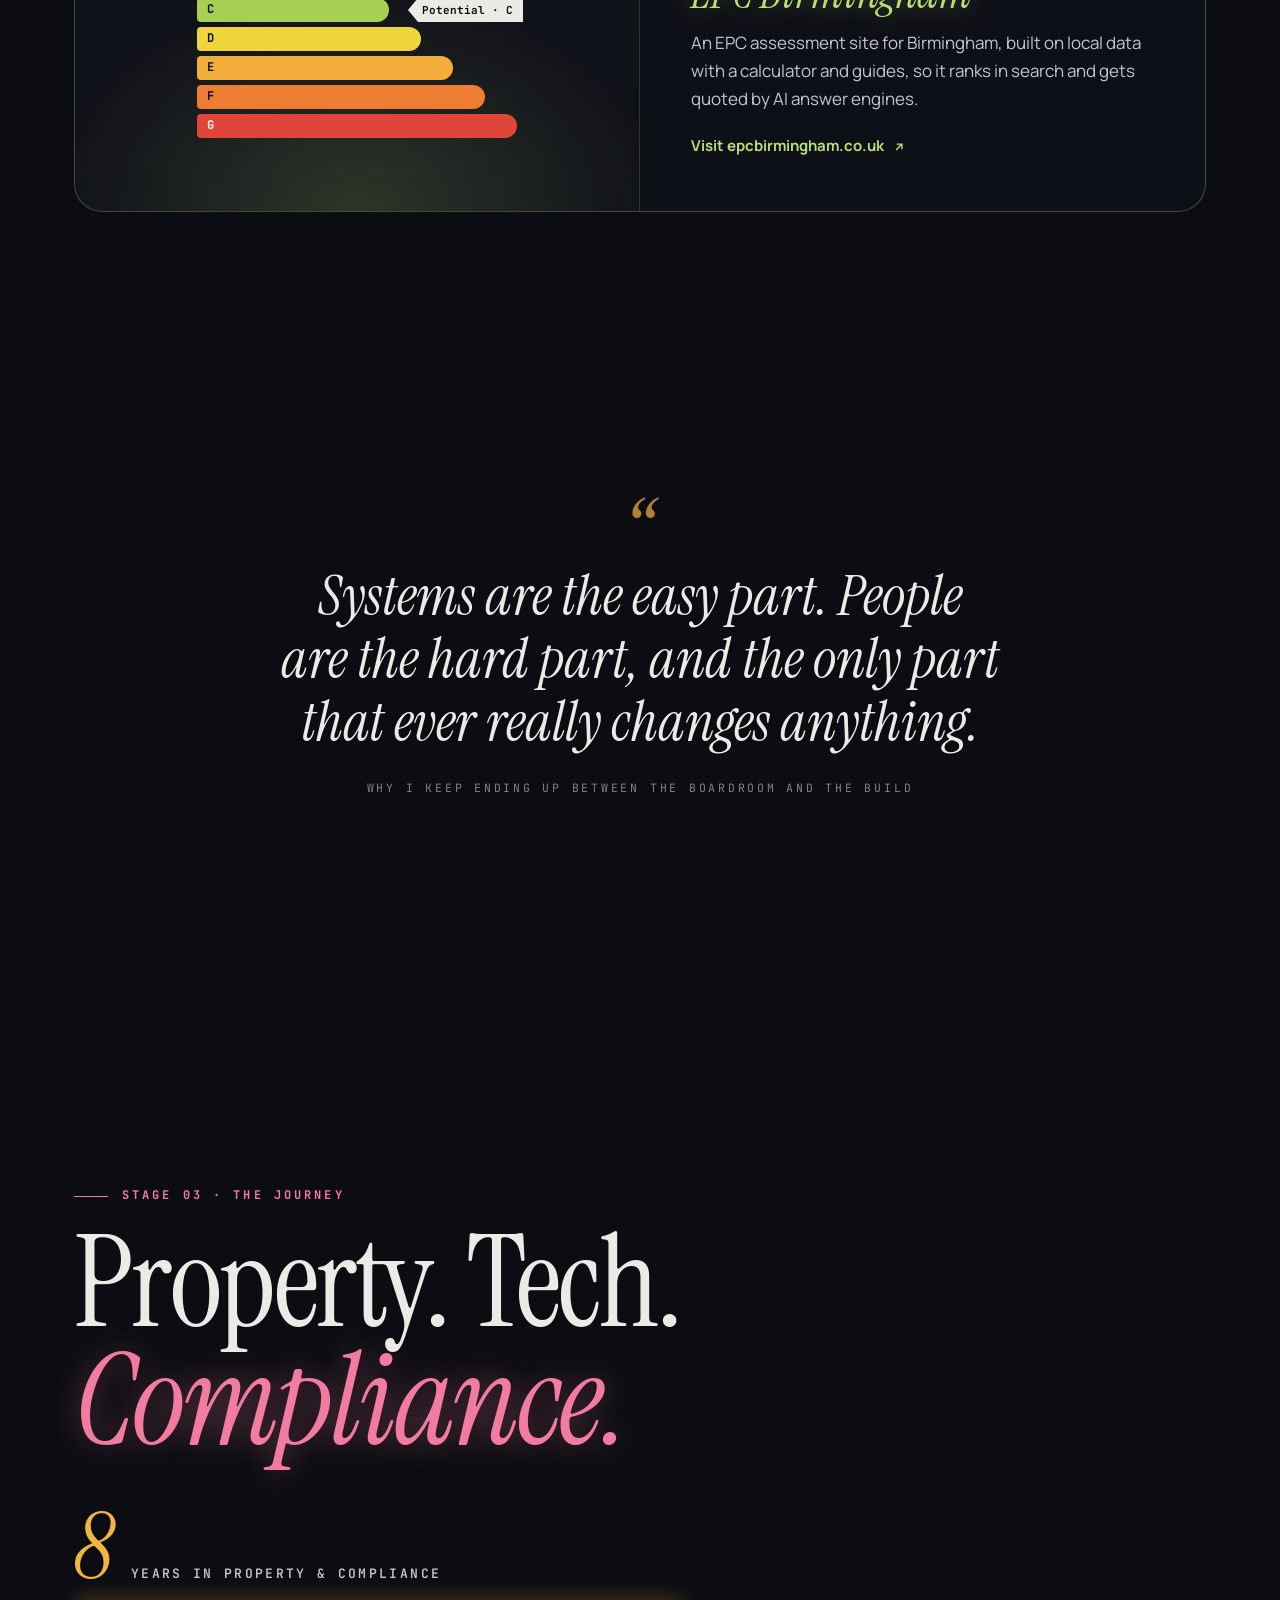
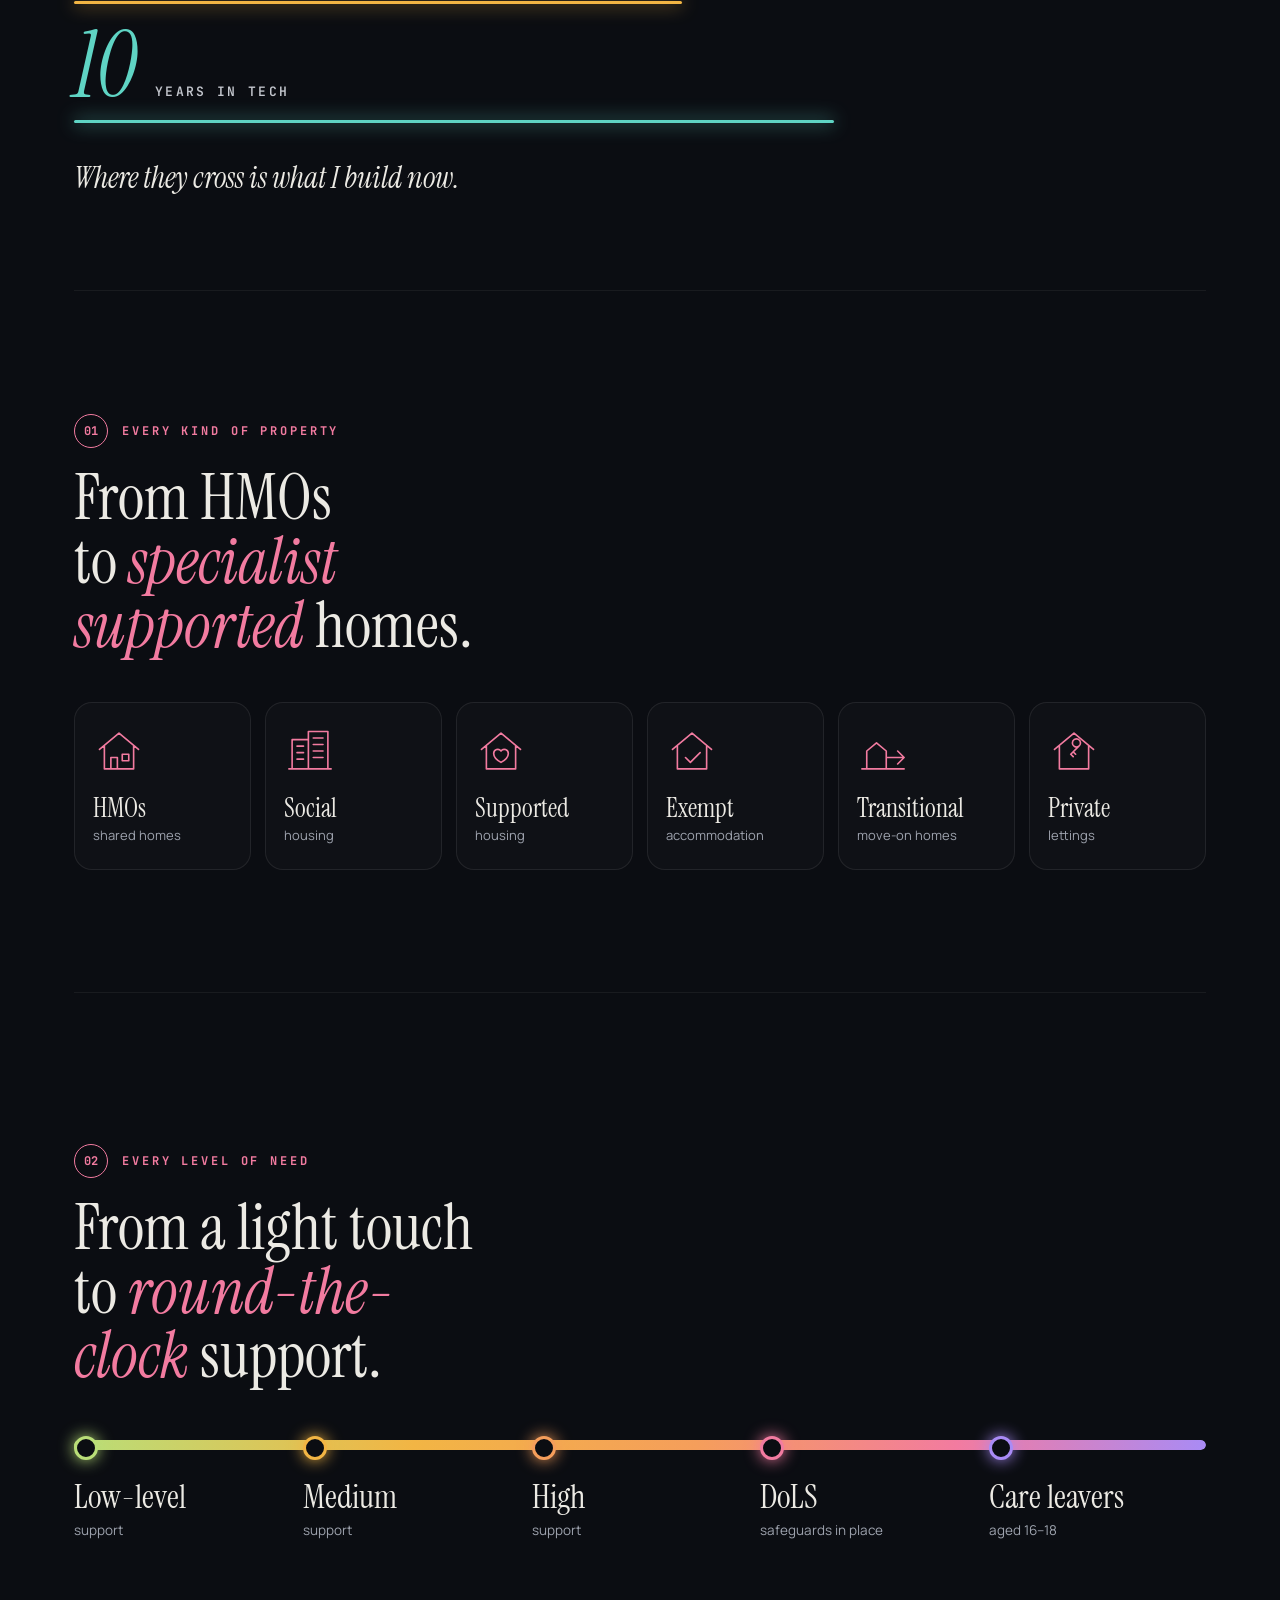
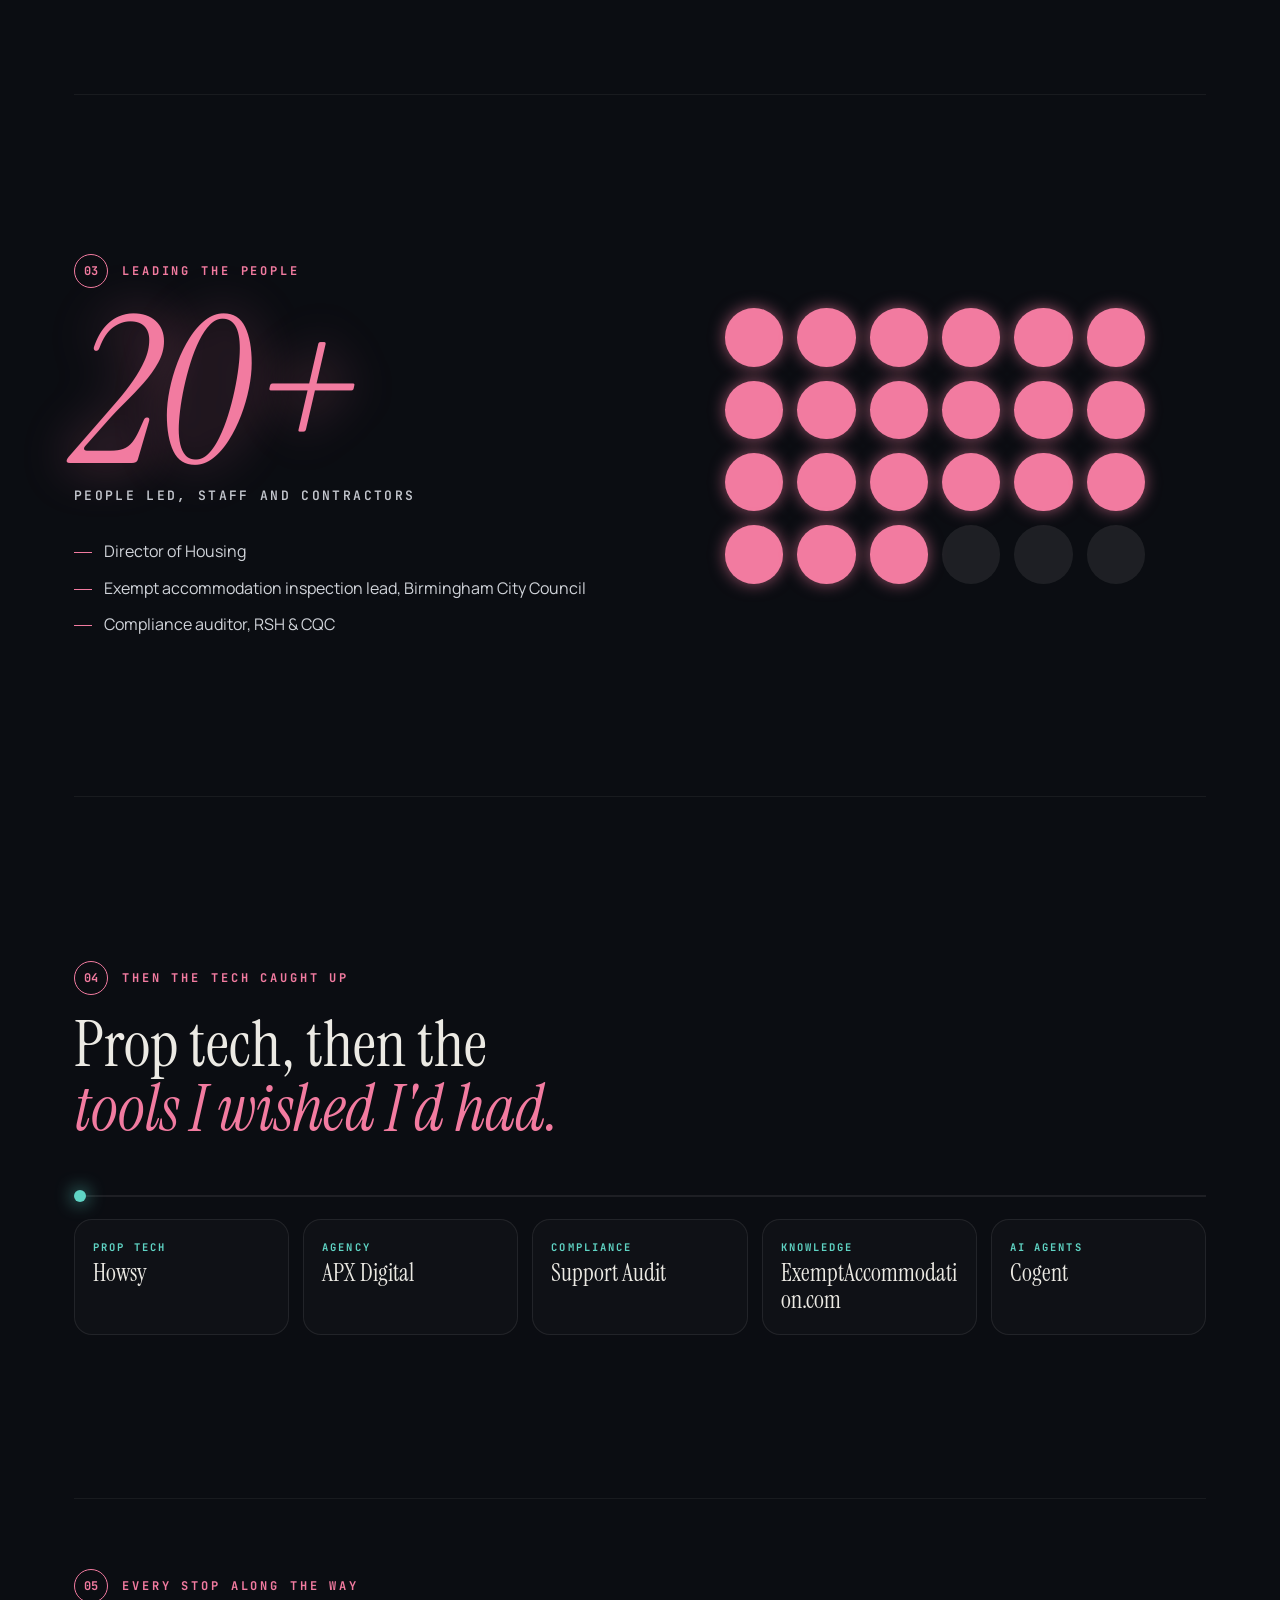
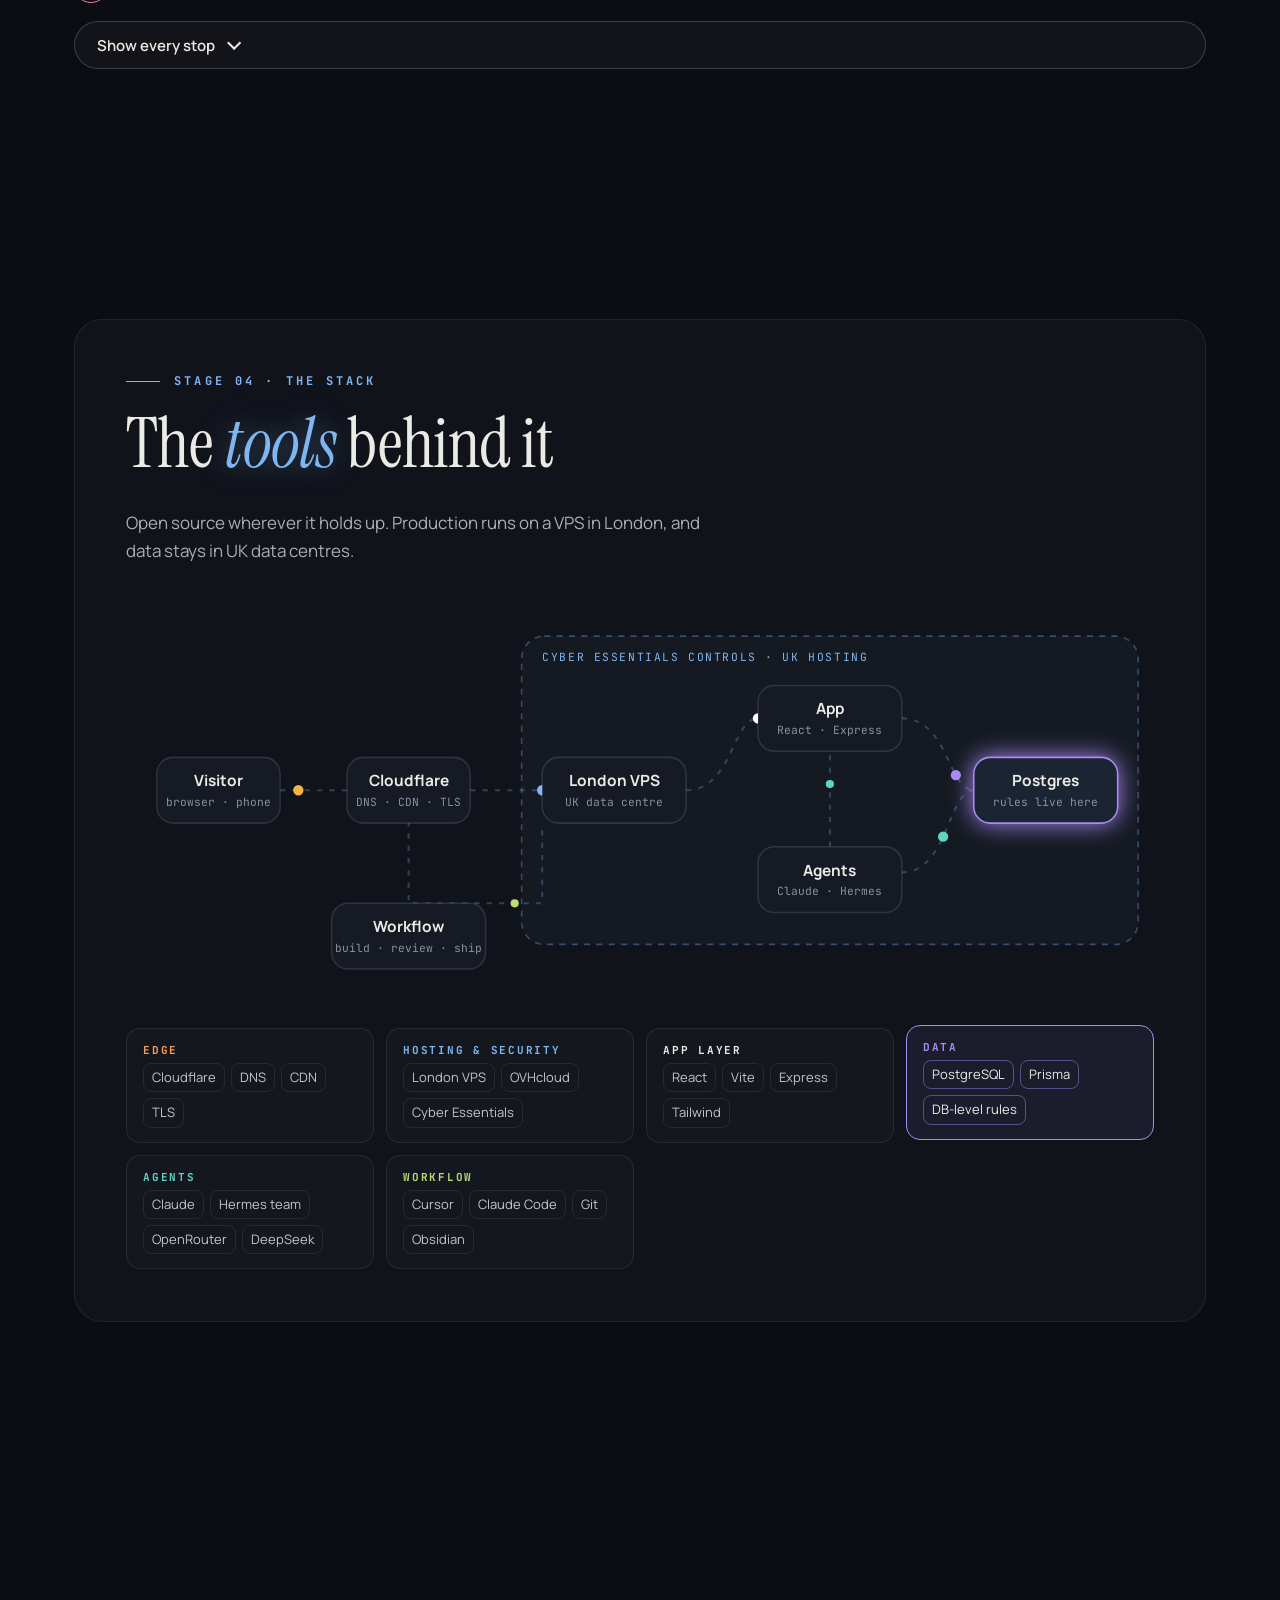
==== commit ddb64bd3: "Merge pull request #1 from Jamiemac9/offer/personal-websites Add personal websites offer section" ====
--- a/index.html
+++ b/index.html
@@ -979,6 +979,15 @@
 }
 
 /* Weekly notes on the homepage */
+.offer{max-width:900px}
+.offer-lede{color:#C3C6CD;font-size:18px;max-width:60ch;margin:0 0 28px}
+.offer-grid{display:grid;grid-template-columns:1fr 1fr;gap:16px;margin-bottom:24px}
+.offer-card{padding:24px;border:1px solid rgba(255,255,255,.09);border-radius:18px;background:rgba(255,255,255,.02)}
+.offer-card h3{margin:0 0 12px;font-family:var(--display);font-weight:400;font-size:26px;line-height:1.15}
+.offer-card ul,.offer-card ol{margin:0;padding-left:20px;color:#C3C6CD;display:grid;gap:8px}
+.offer-price{font-family:var(--display);font-size:clamp(24px,2.6vw,32px);margin:0 0 6px}
+.offer-note{color:#8a909c;font-size:15px;margin:0 0 22px}
+@media (max-width:760px){.offer-grid{grid-template-columns:1fr}.offer h2,.offer .eyebrow{text-align:center}}
 .notes{max-width:900px}
 .notes-list{list-style:none;margin:0;padding:0;display:flex;flex-direction:column;gap:12px}
 .notes-list a{display:grid;gap:4px;padding:22px 24px;border:1px solid rgba(255,255,255,.09);border-radius:18px;background:rgba(255,255,255,.02);color:var(--text);text-decoration:none;transition:border-color .3s,transform .3s}
@@ -1630,8 +1639,36 @@
 <section id="notes" class="stage notes" aria-labelledby="notes-h" data-accent="#F2B544" style="--sa:#F2B544">
   <div class="eyebrow">Notes</div>
   <h2 id="notes-h">What I'm <em>working on</em></h2>
-  <!-- notes:start --><ul class="notes-list"><li><a href="/blog/giving-google-the-wrong-address/"><time datetime="2026-11-18">18 November 2026</time><b>My sites were giving Google the wrong address, and nothing looked broken</b><span>Why pages on a working website can go missing from Google, and a ten-minute check to make sure yours points Google at the right address.</span></a></li><li><a href="/blog/the-week-the-site-went-live/"><time datetime="2026-11-11">11 November 2026</time><b>My new site looked great on my laptop. My phone told the truth.</b><span>I launched jamiemac.co.uk this week and it struggled on a phone. What went wrong, what fixed it, and a ten-minute check any business owner can run on their own site.</span></a></li></ul><!-- notes:end -->
+  <!-- notes:start --><ul class="notes-list"><li><a href="/blog/the-week-the-site-went-live/"><time datetime="2026-11-11">11 November 2026</time><b>My new site looked great on my laptop. My phone told the truth.</b><span>I launched jamiemac.co.uk this week and it struggled on a phone. What went wrong, what fixed it, and a ten-minute check any business owner can run on their own site.</span></a></li></ul><!-- notes:end -->
   <a class="notes-all" href="/blog/">All notes <span aria-hidden="true">→</span></a>
+</section>
+
+<section id="websites" class="stage offer" aria-labelledby="offer-h" data-accent="#7FB6F2" style="--sa:#7FB6F2">
+  <div class="eyebrow">Personal websites</div>
+  <h2 id="offer-h">A website that <em>reads like you</em></h2>
+  <p class="offer-lede">For founders, consultants and operators whose reputation is the business.</p>
+  <div class="offer-grid">
+    <div class="offer-card">
+      <h3>What you get</h3>
+      <ul>
+        <li>A one-page, scroll-led site built around your story, not a template</li>
+        <li>Your projects, results and background in chapters people actually read</li>
+        <li>Your own domain, fast hosting and analytics set up</li>
+        <li>Easy to add to: new projects, posts and photos</li>
+      </ul>
+    </div>
+    <div class="offer-card">
+      <h3>How it works</h3>
+      <ol>
+        <li>A 30-minute call about you and who the site is for</li>
+        <li>I draft the story and structure; you sign it off</li>
+        <li>Build, review, launch, usually within 48 hours</li>
+      </ol>
+    </div>
+  </div>
+  <p class="offer-price">From &pound;997, plus optional monthly care.</p>
+  <p class="offer-note">You're scrolling through an example right now.</p>
+  <a class="btn primary" href="mailto:Jamiemack2991@gmail.com?subject=Personal%20website">Start your site <svg width="16" height="16" viewBox="0 0 24 24" fill="none" stroke="currentColor" stroke-width="2.4" stroke-linecap="round" stroke-linejoin="round" aria-hidden="true"><path d="M5 12h14M13 6l6 6-6 6"></path></svg></a>
 </section>
 
 <section id="faq" class="stage faq" aria-labelledby="faq-h" data-accent="#7FB6F2" style="--sa:#7FB6F2">
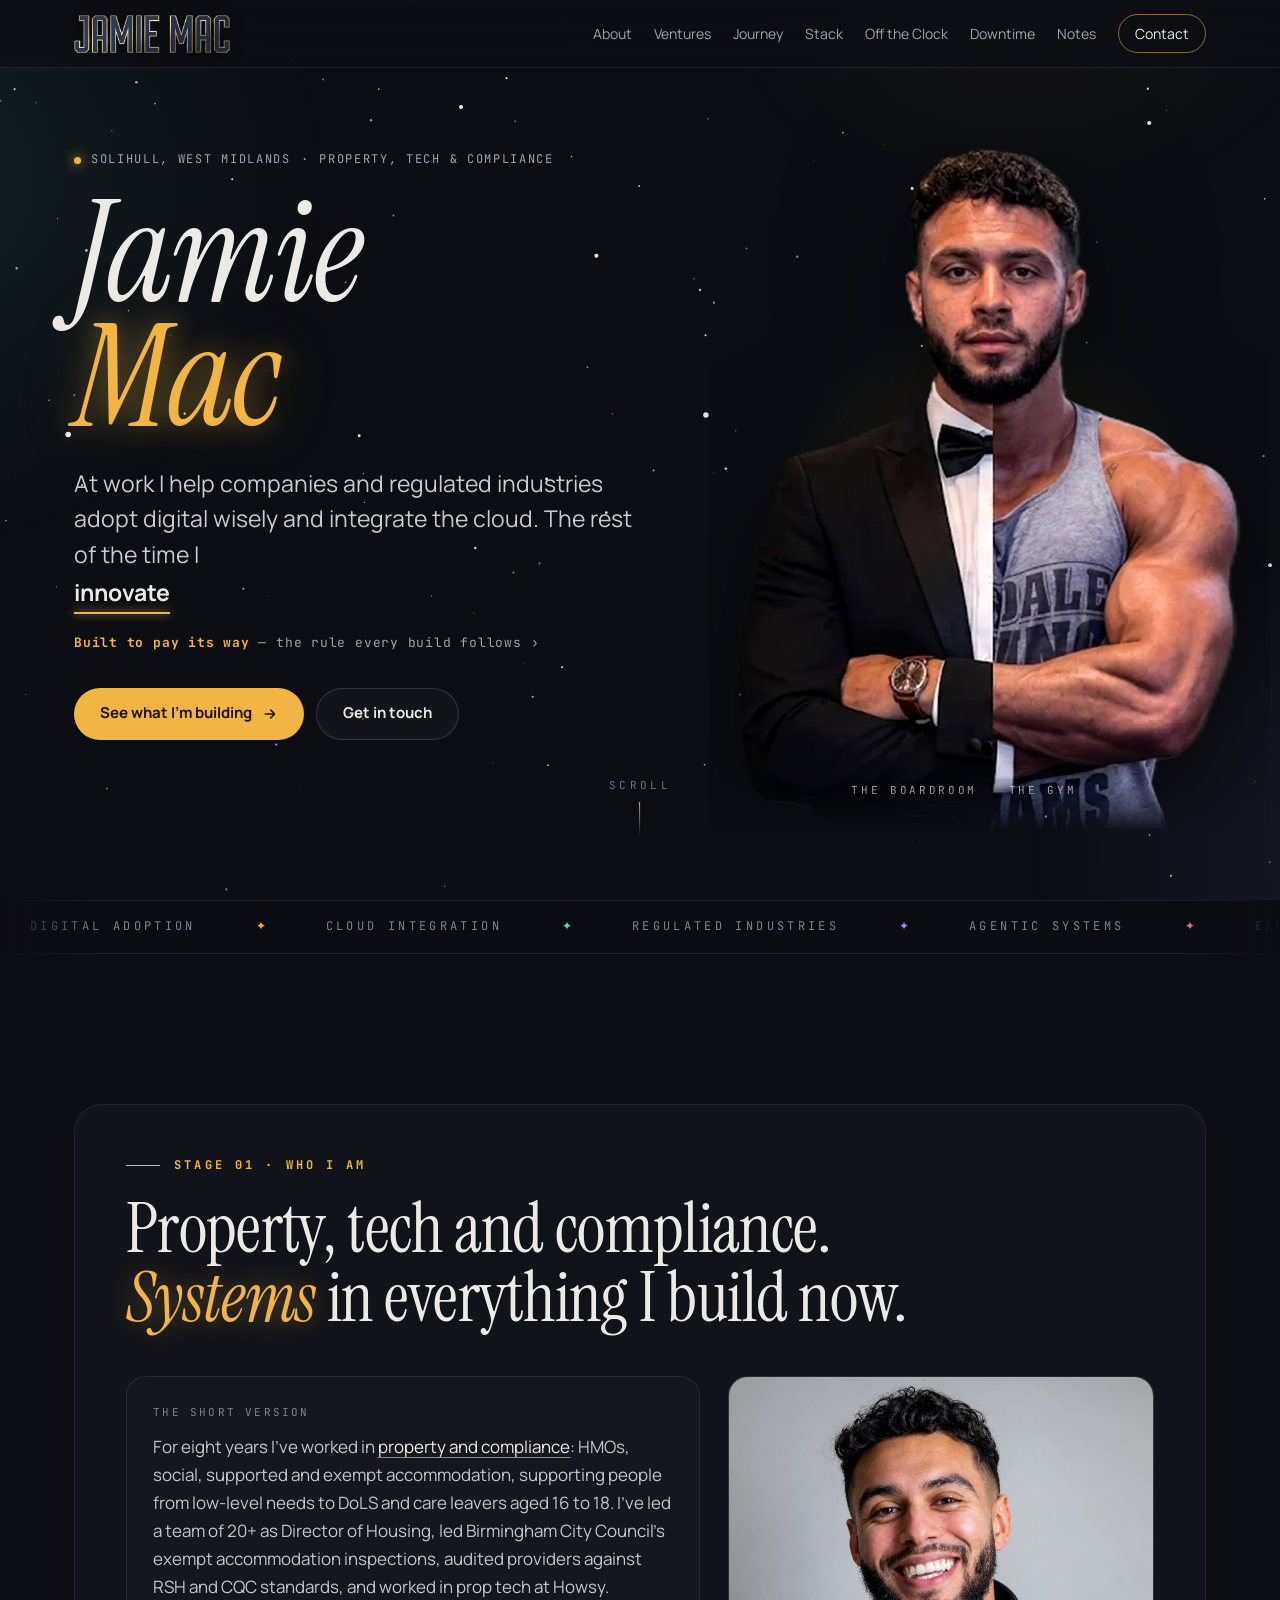
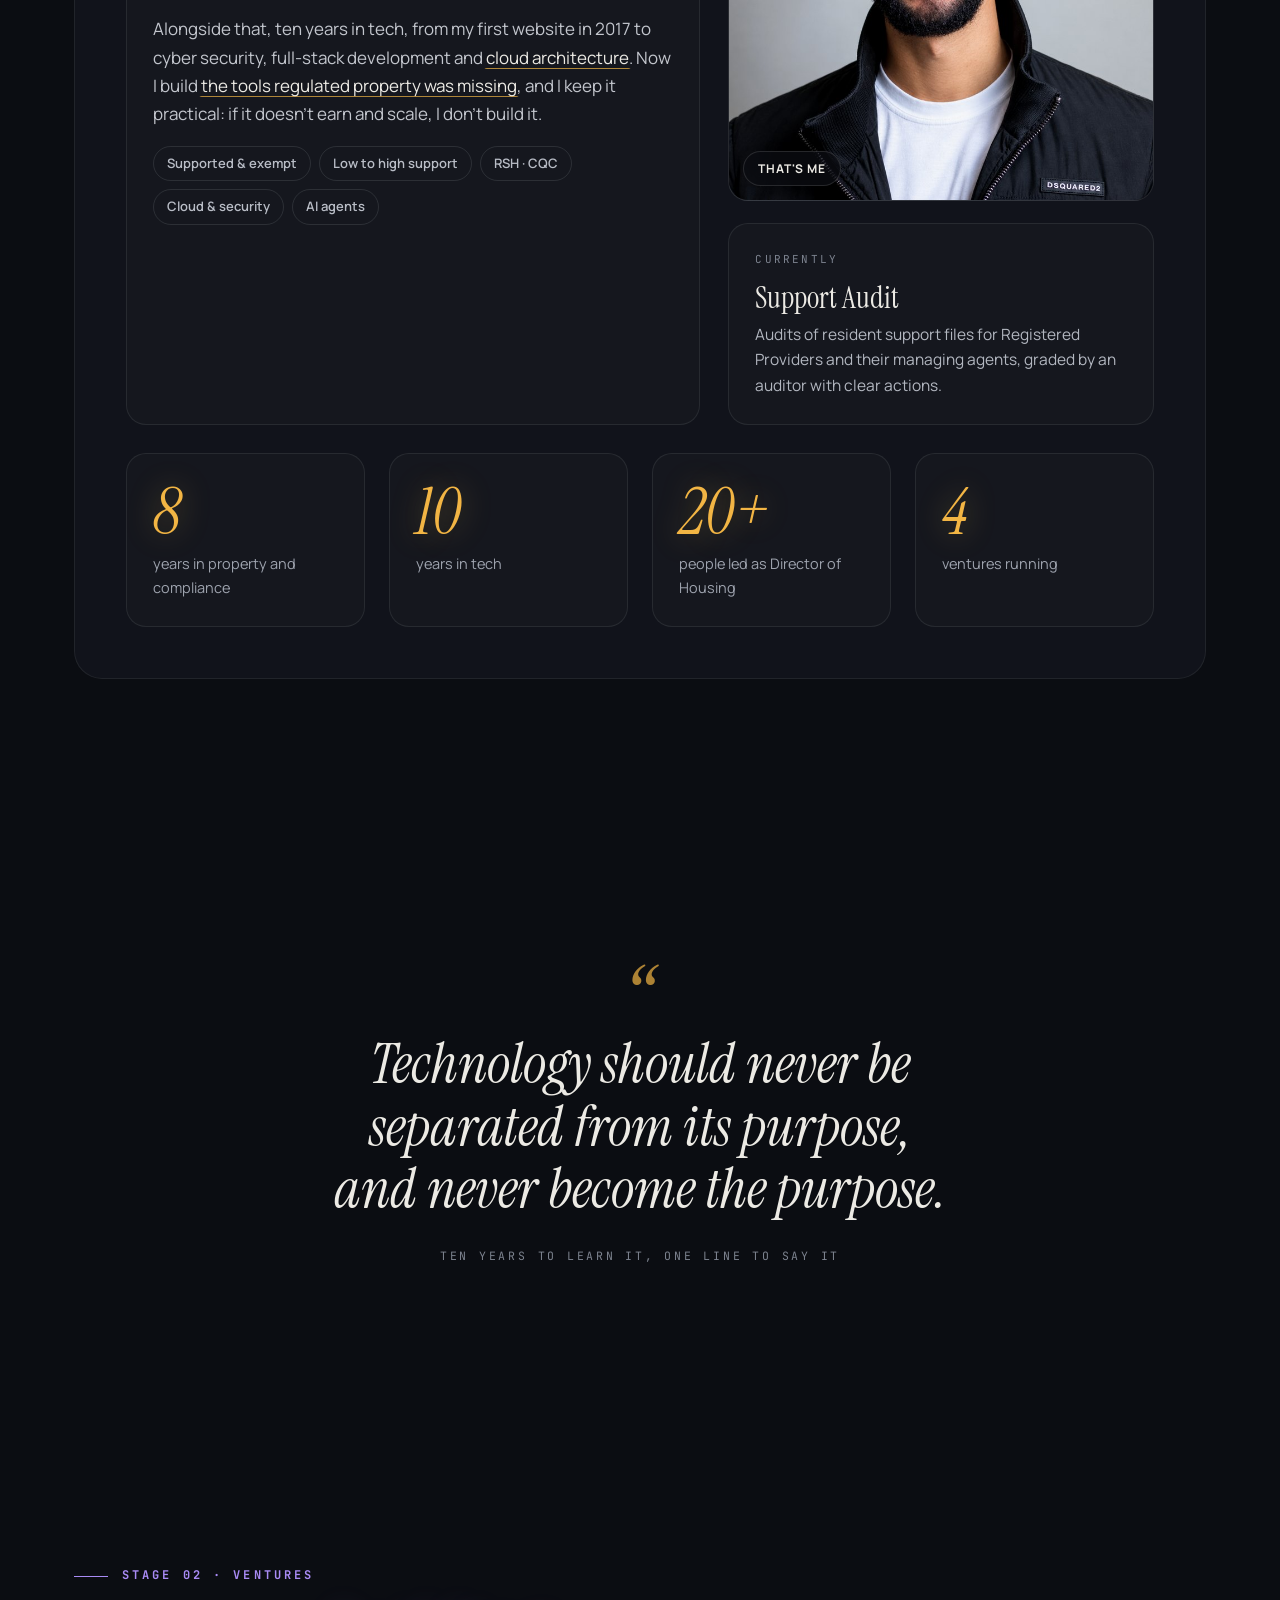
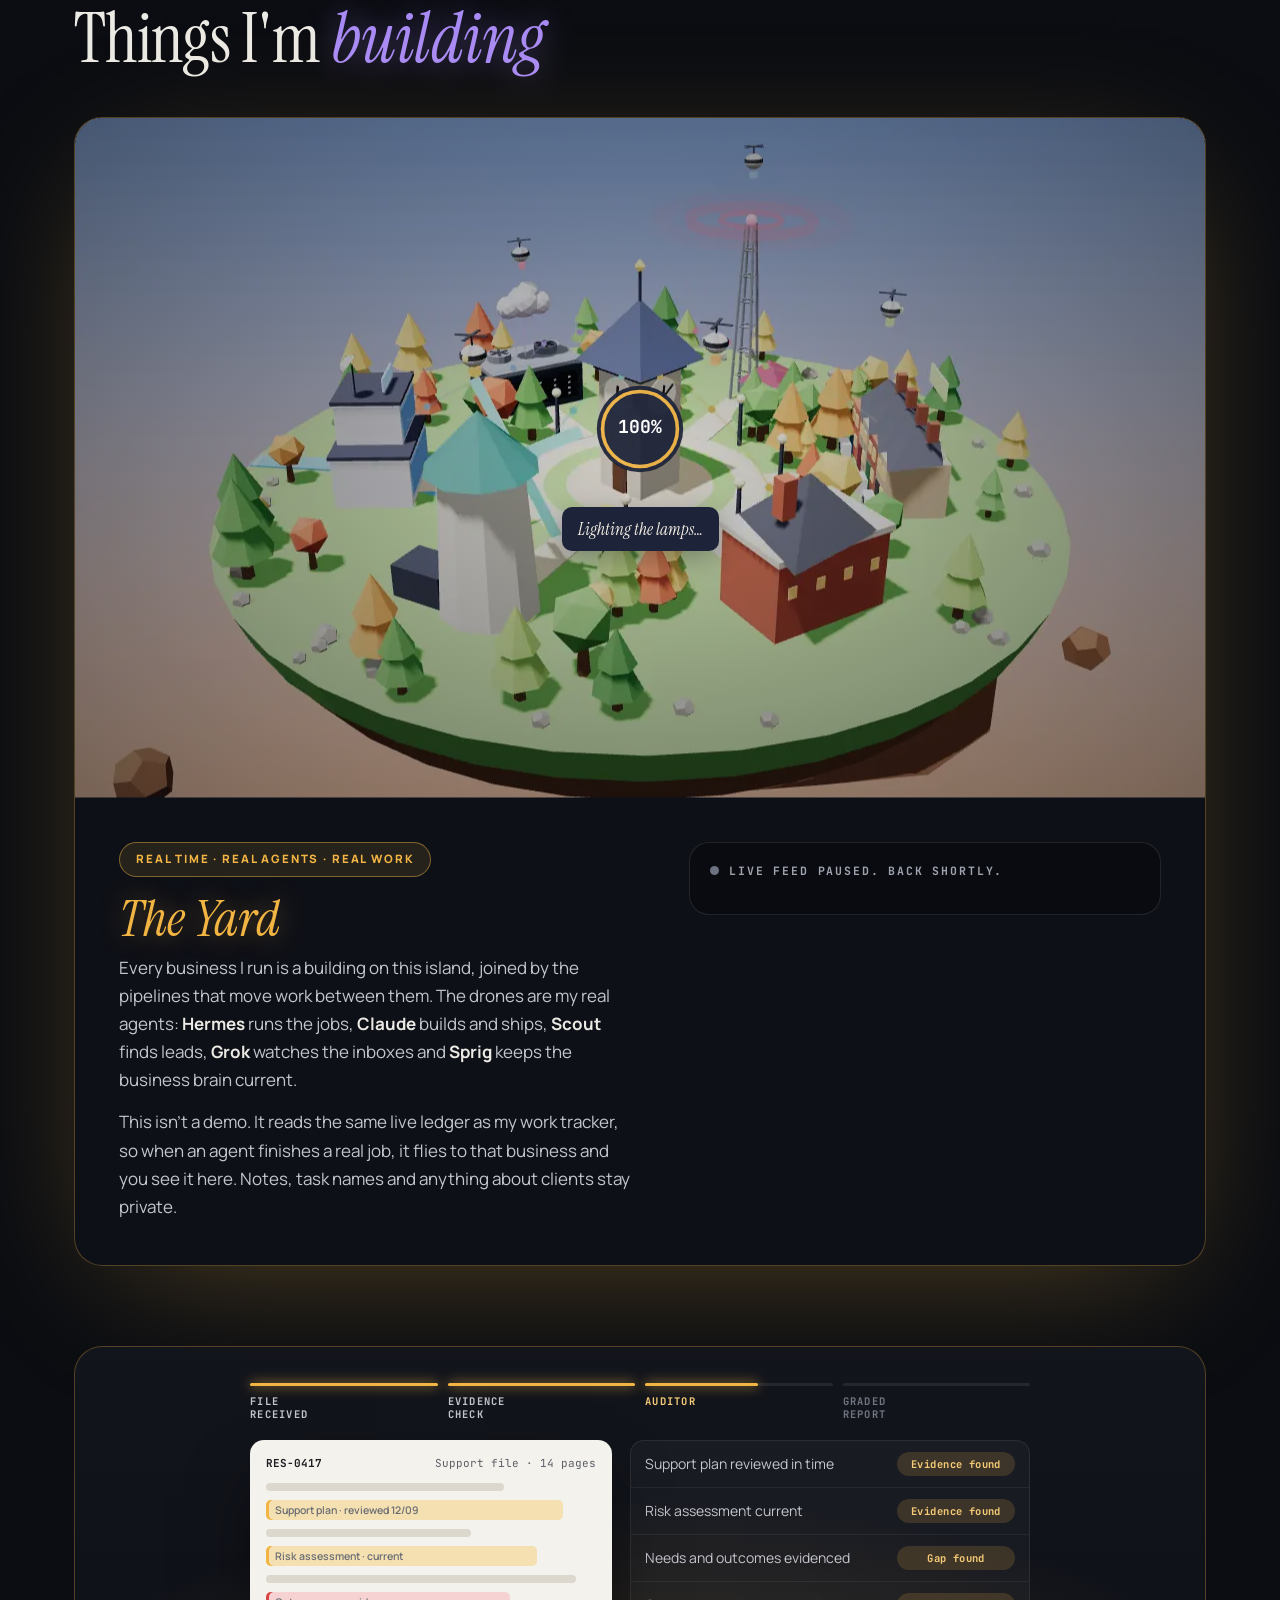
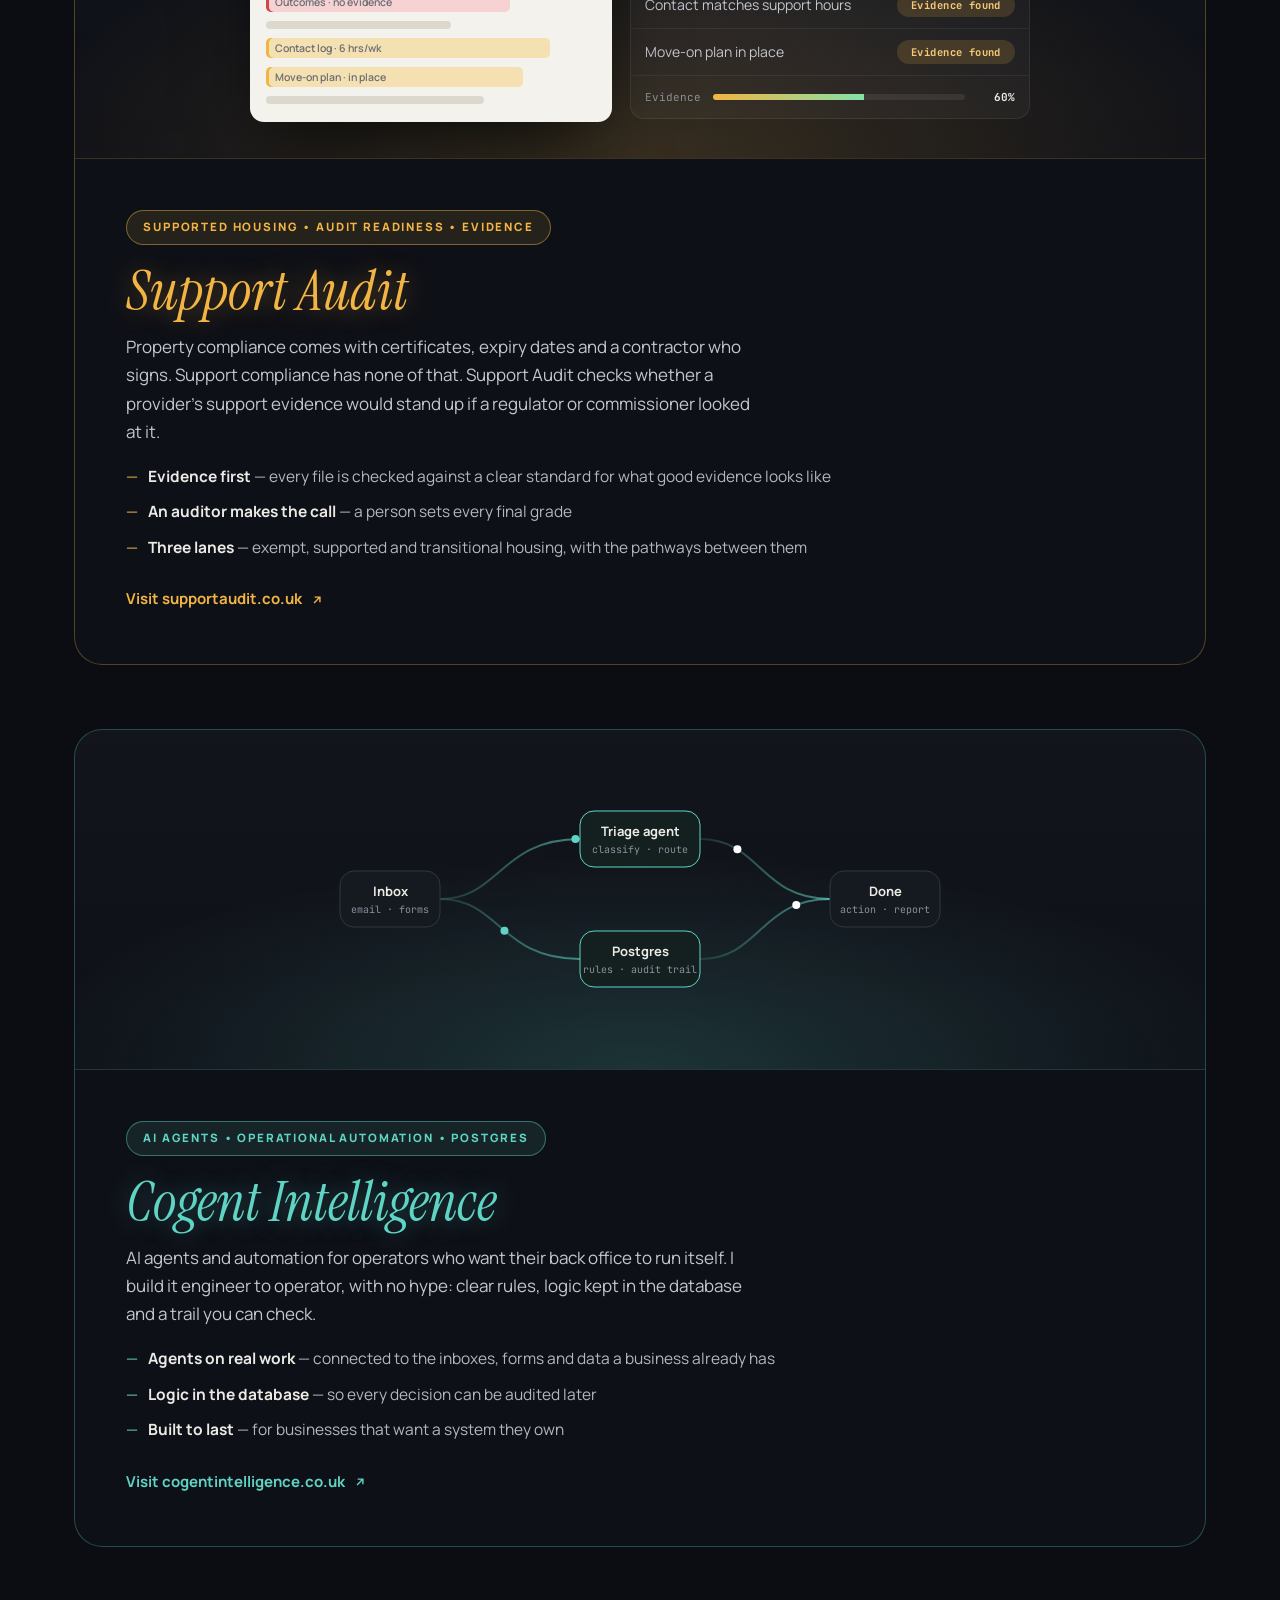
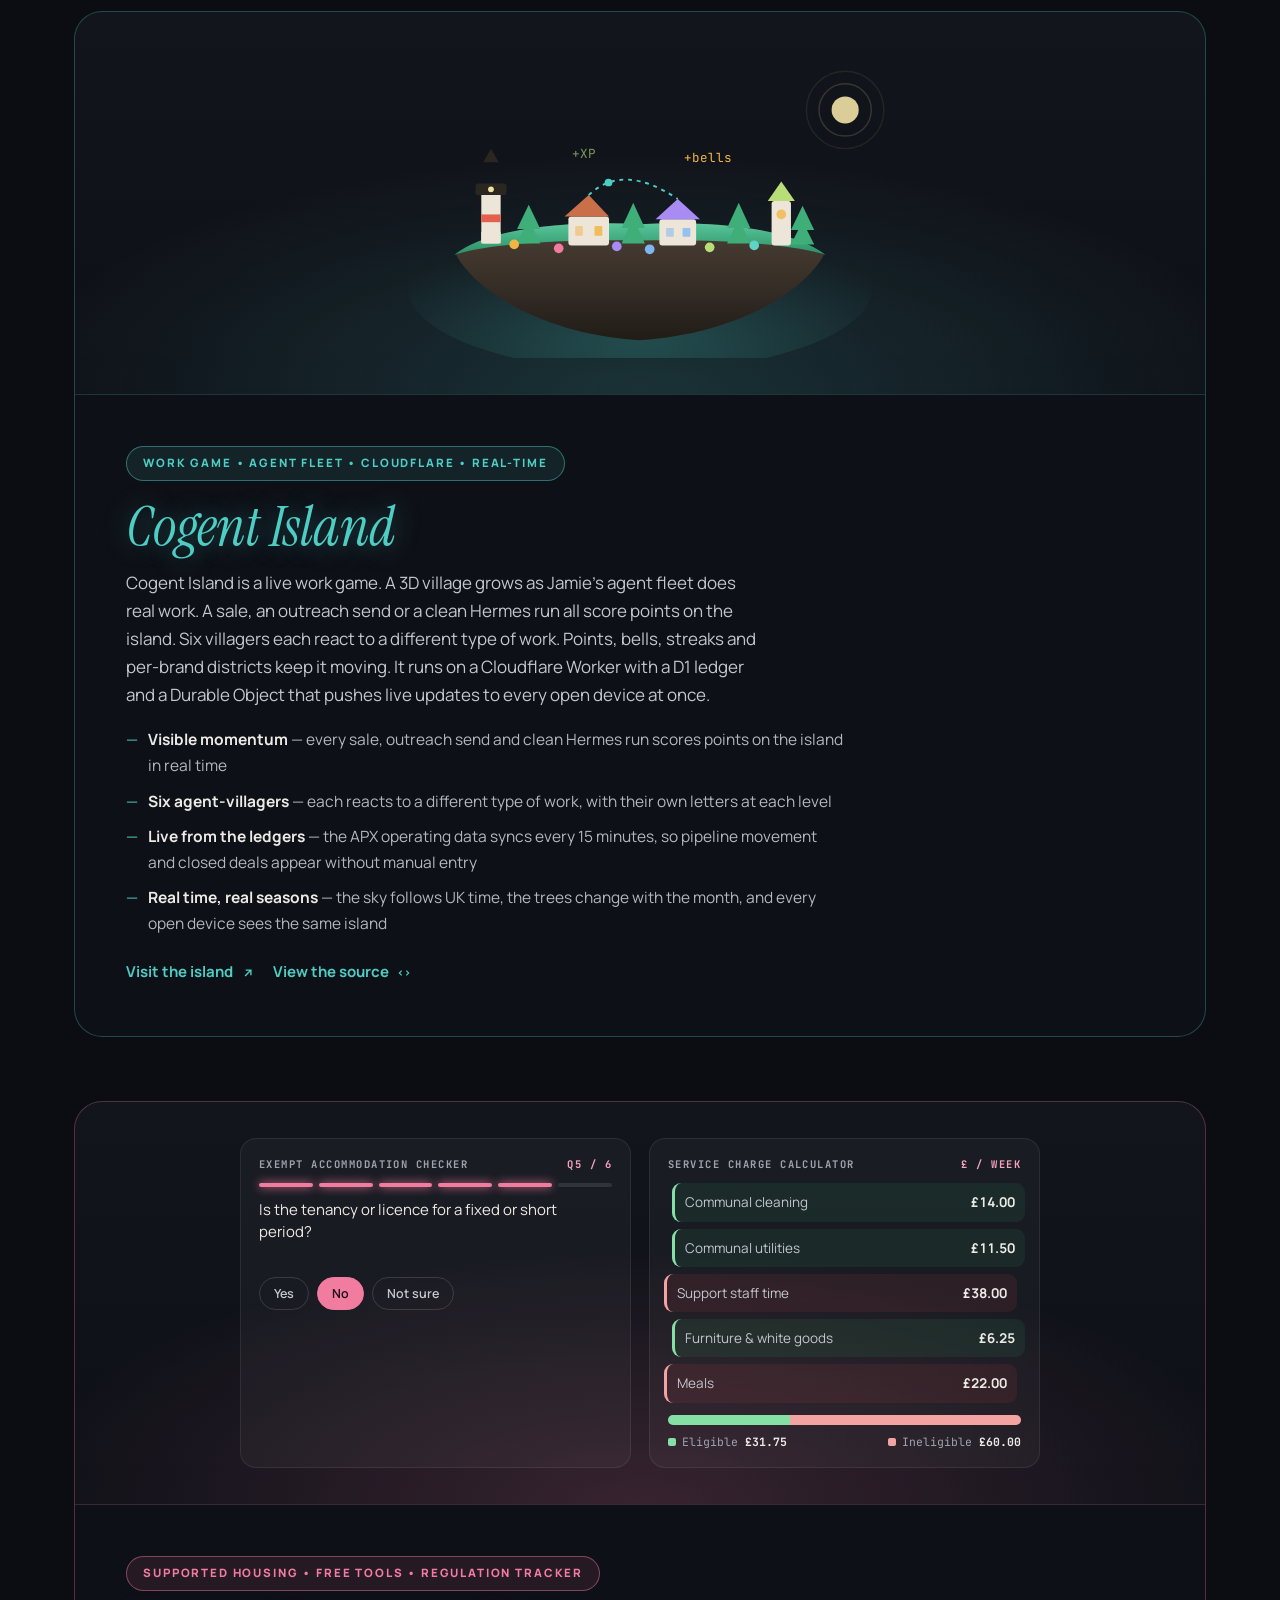
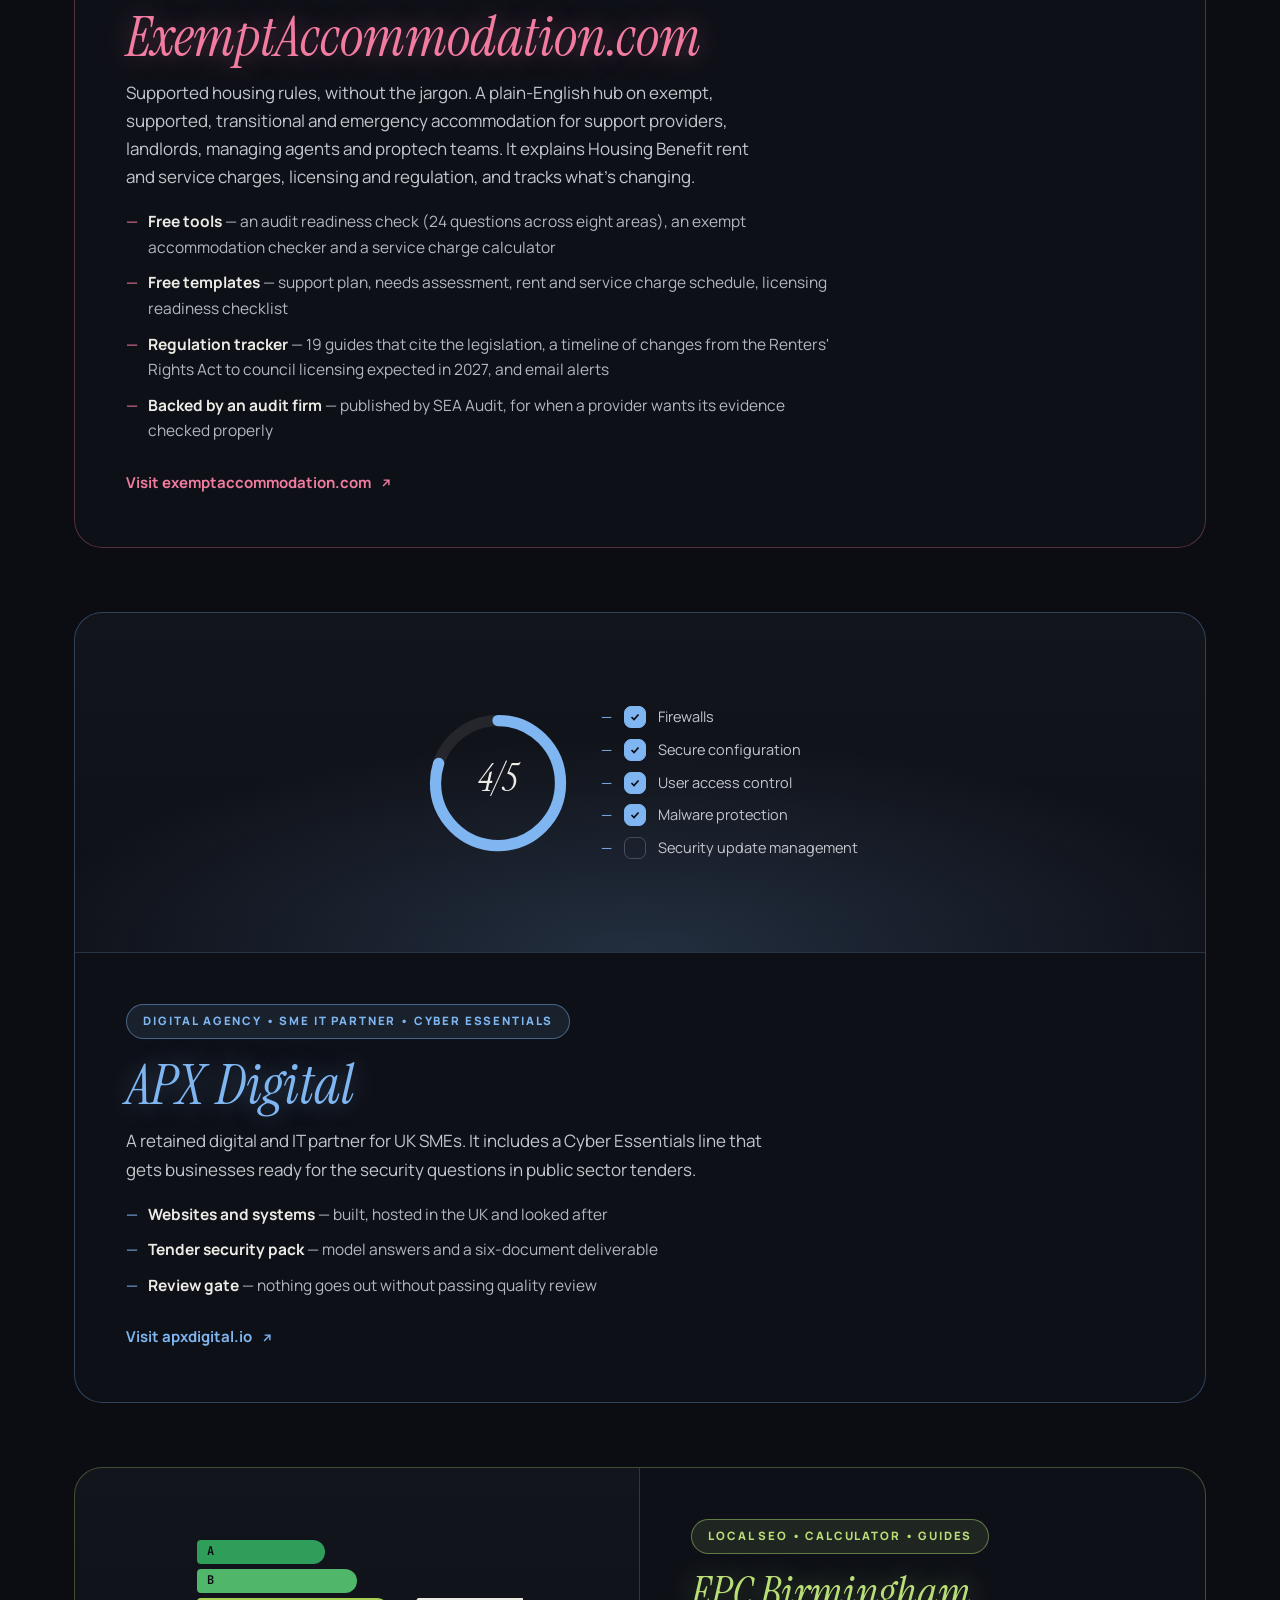
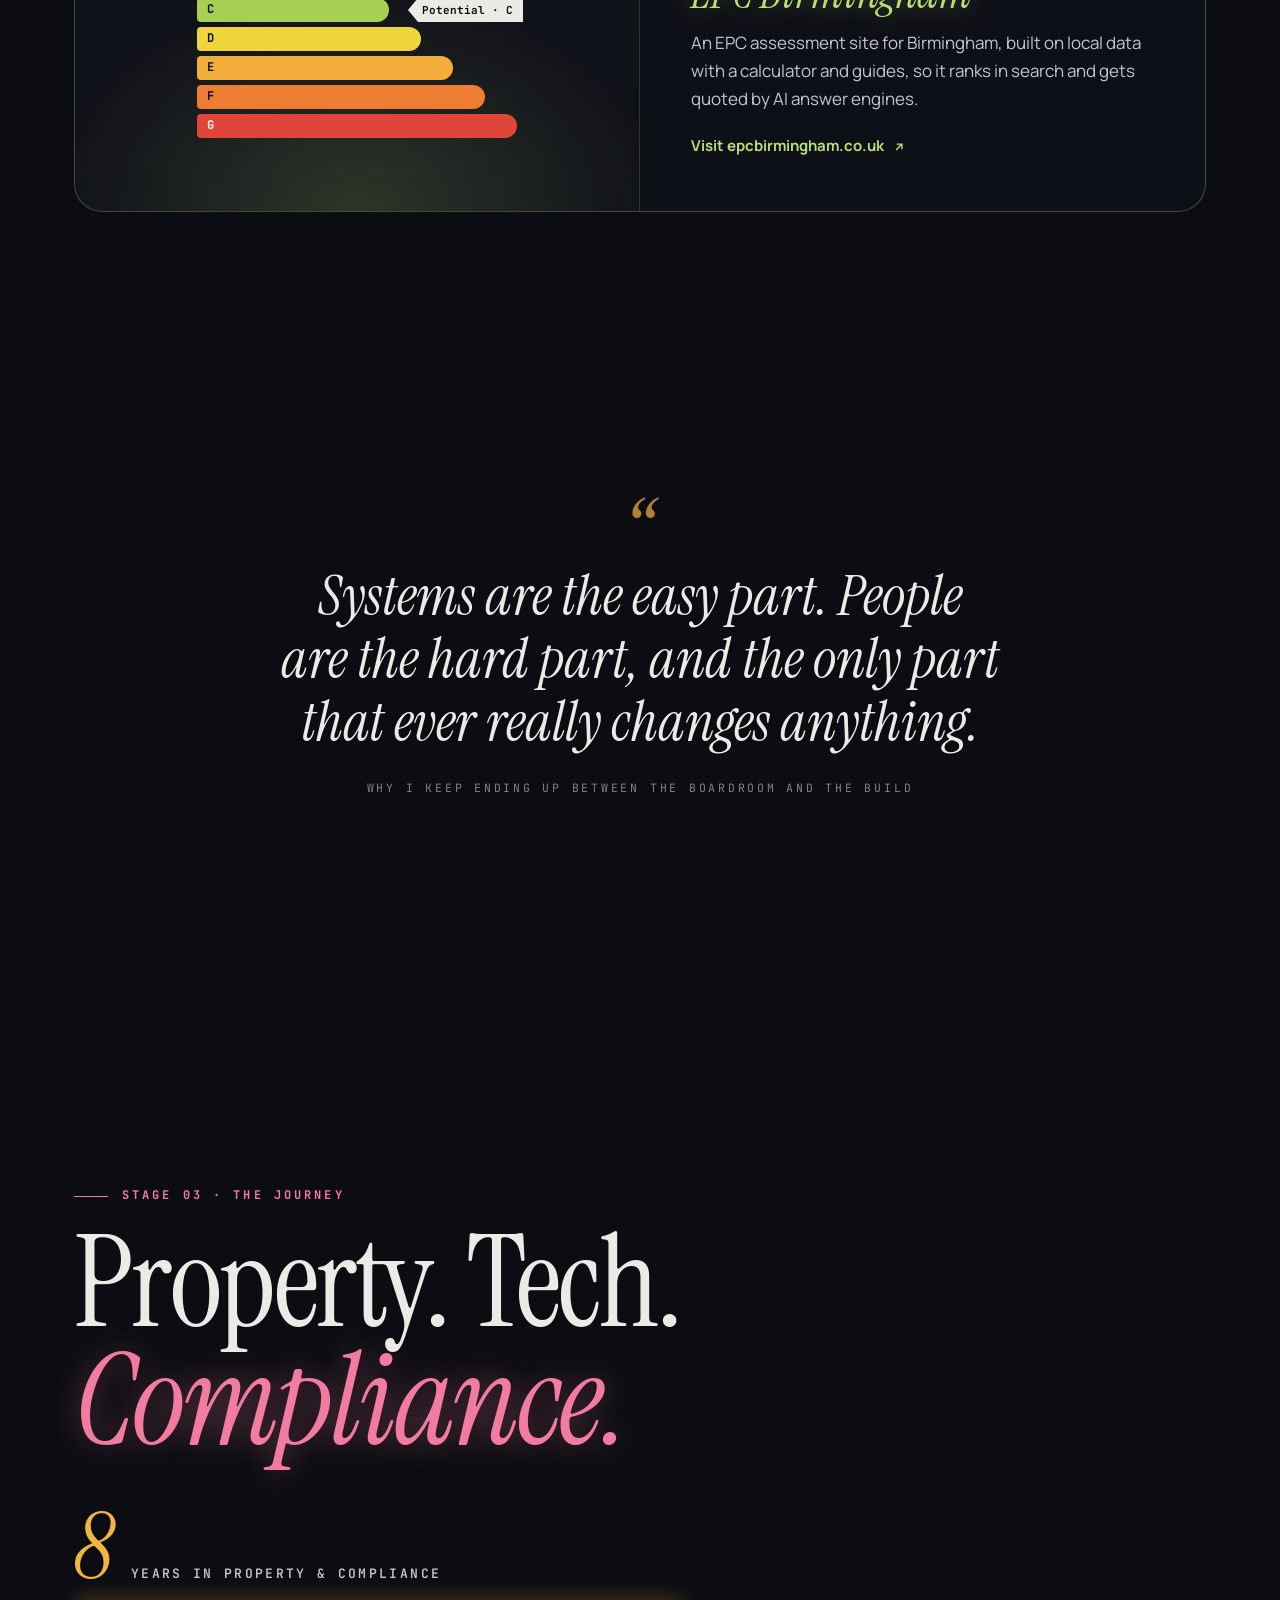
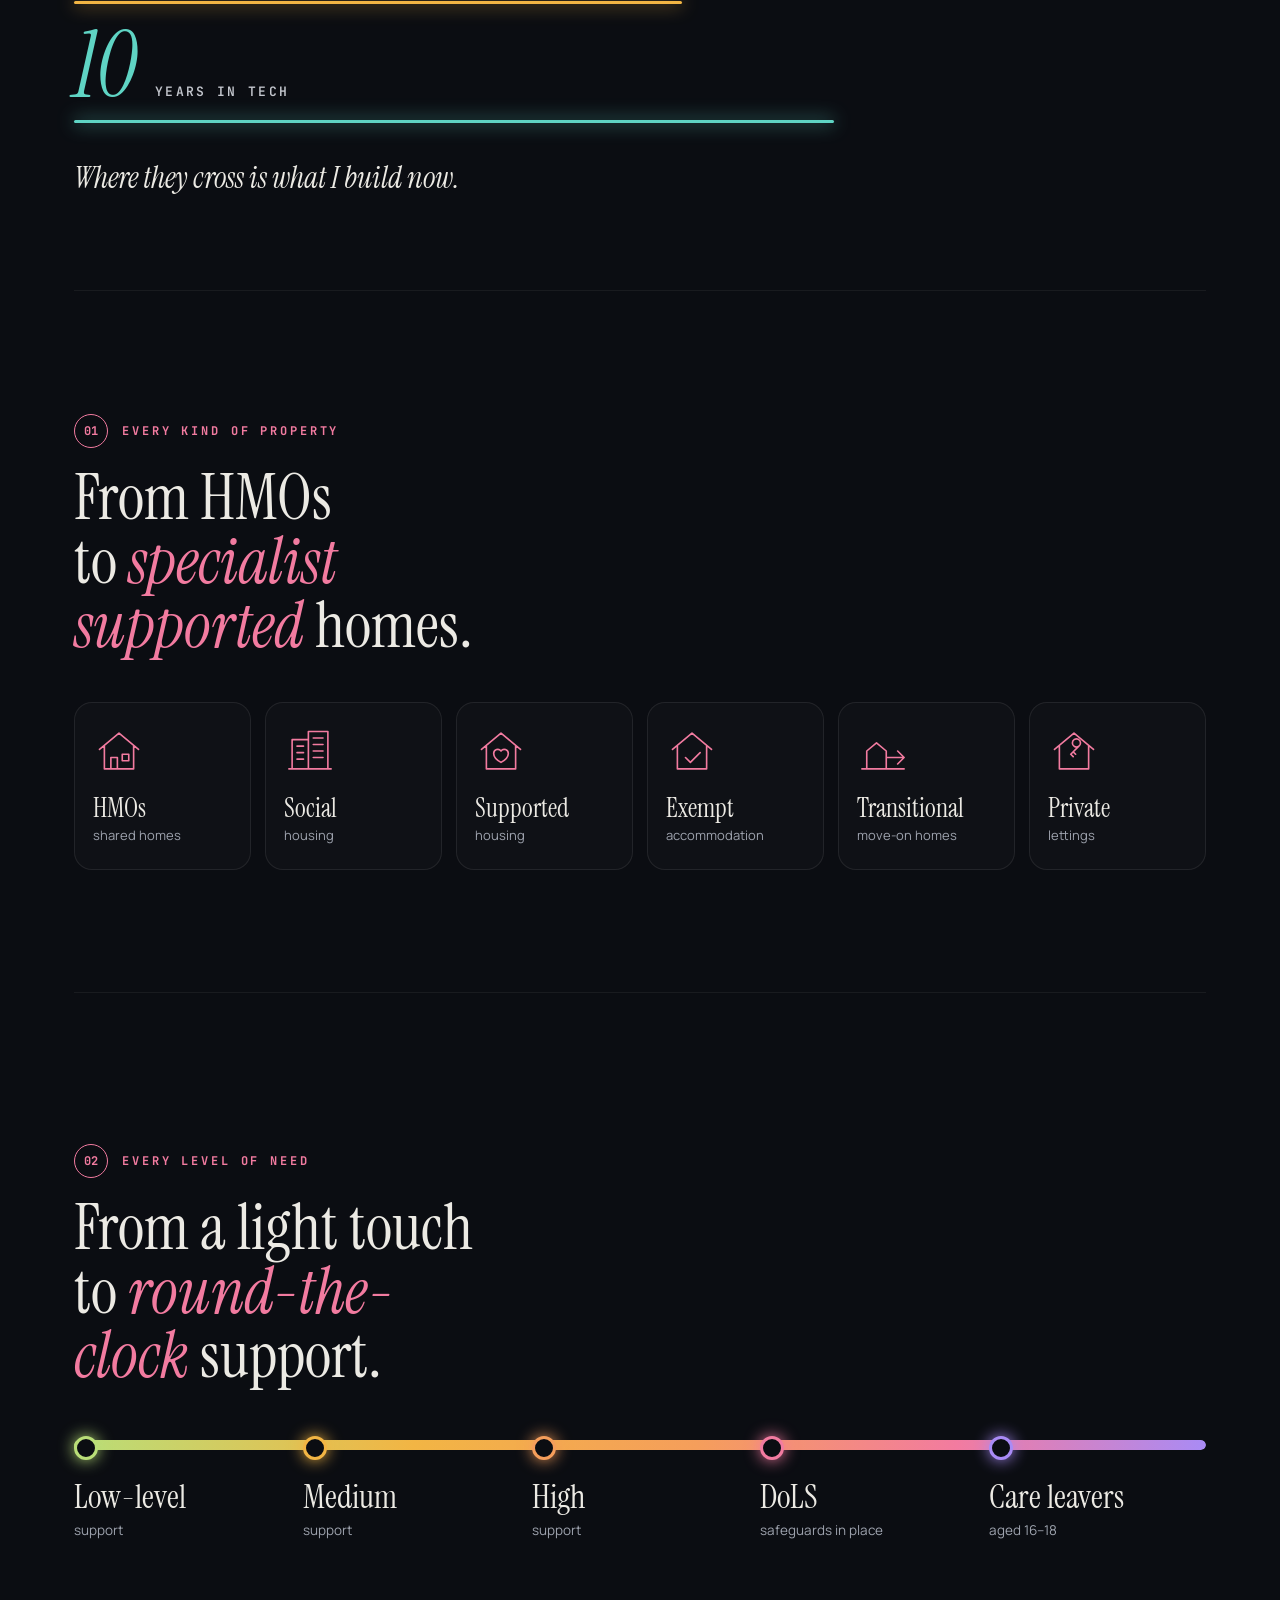
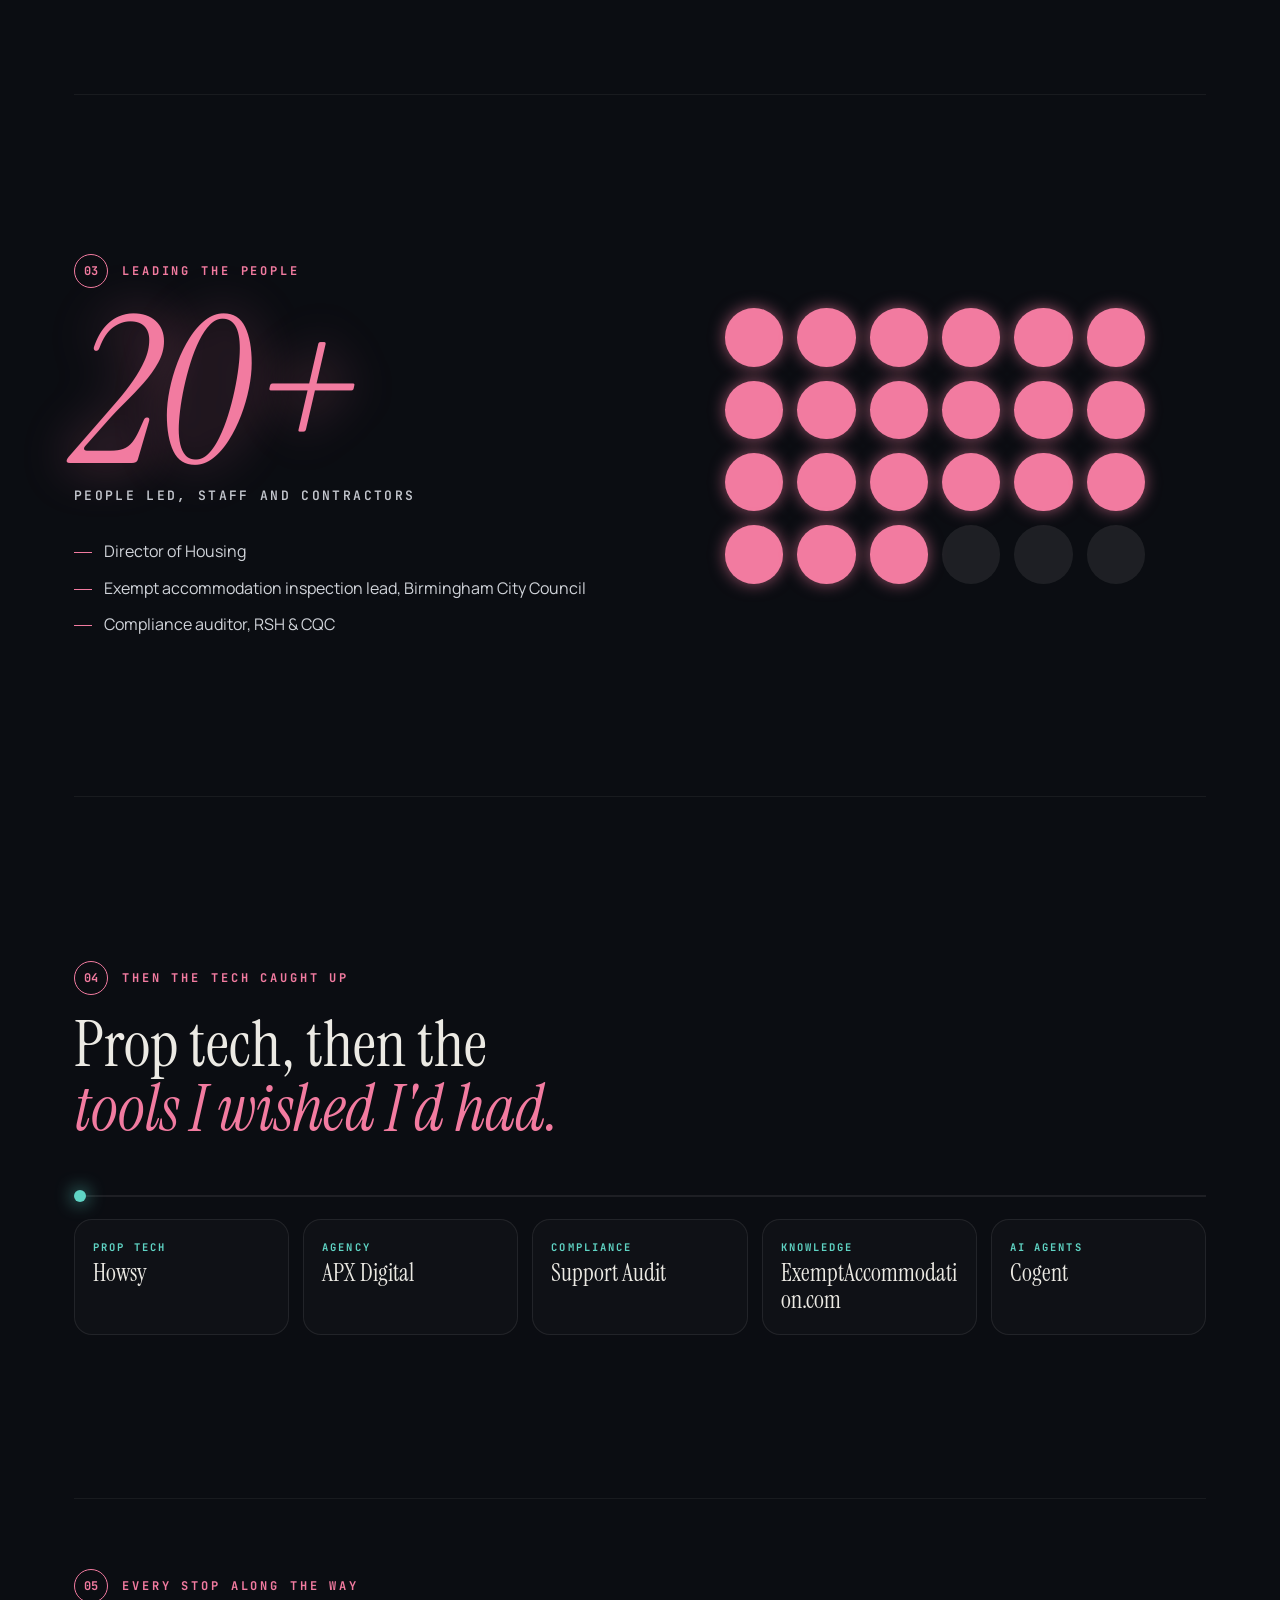
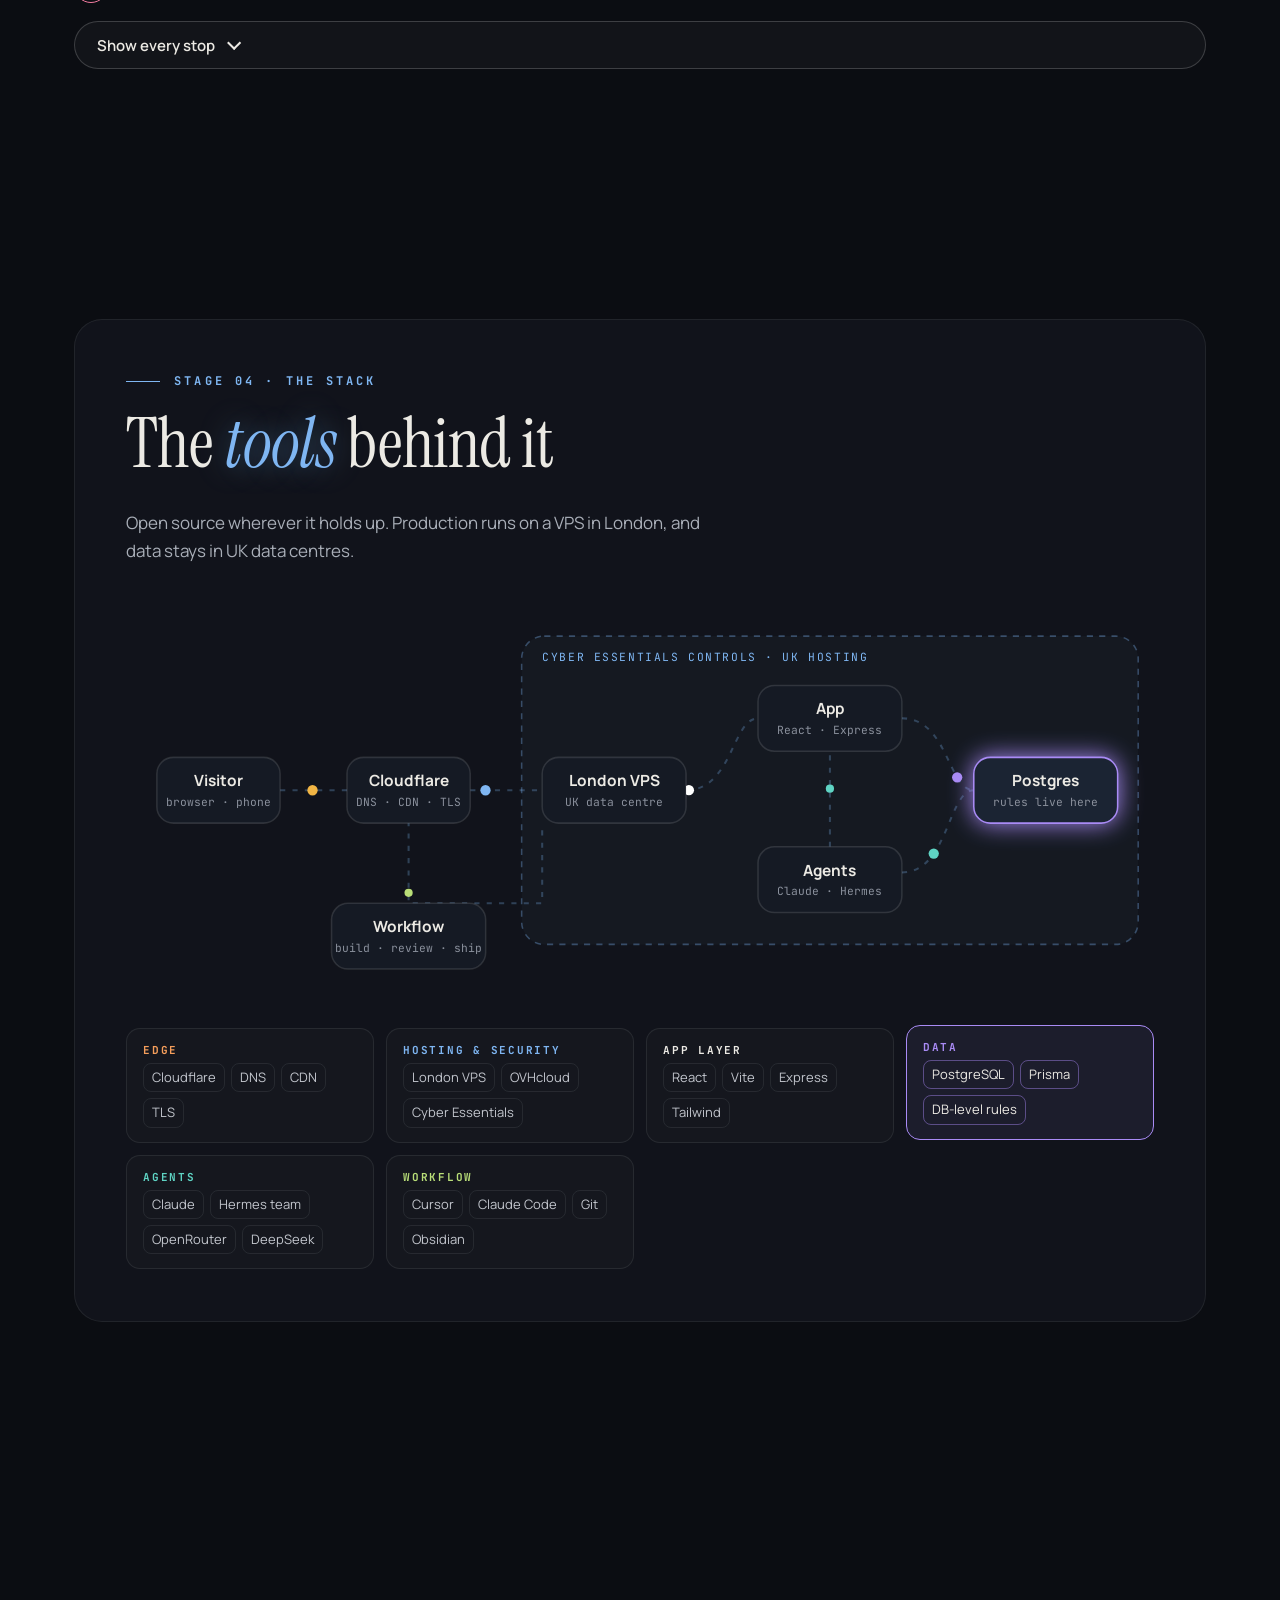
==== commit 08eaf0cb: "Merge pull request #2 from Jamiemac9/notes/2026-11-18 Note: My sites were giving Google the wrong ad" ====
--- a/index.html
+++ b/index.html
@@ -1639,7 +1639,7 @@
 <section id="notes" class="stage notes" aria-labelledby="notes-h" data-accent="#F2B544" style="--sa:#F2B544">
   <div class="eyebrow">Notes</div>
   <h2 id="notes-h">What I'm <em>working on</em></h2>
-  <!-- notes:start --><ul class="notes-list"><li><a href="/blog/the-week-the-site-went-live/"><time datetime="2026-11-11">11 November 2026</time><b>My new site looked great on my laptop. My phone told the truth.</b><span>I launched jamiemac.co.uk this week and it struggled on a phone. What went wrong, what fixed it, and a ten-minute check any business owner can run on their own site.</span></a></li></ul><!-- notes:end -->
+  <!-- notes:start --><ul class="notes-list"><li><a href="/blog/giving-google-the-wrong-address/"><time datetime="2026-11-18">18 November 2026</time><b>My sites were giving Google the wrong address, and nothing looked broken</b><span>Why pages on a working website can go missing from Google, and a ten-minute check to make sure yours points Google at the right address.</span></a></li><li><a href="/blog/the-week-the-site-went-live/"><time datetime="2026-11-11">11 November 2026</time><b>My new site looked great on my laptop. My phone told the truth.</b><span>I launched jamiemac.co.uk this week and it struggled on a phone. What went wrong, what fixed it, and a ten-minute check any business owner can run on their own site.</span></a></li></ul><!-- notes:end -->
   <a class="notes-all" href="/blog/">All notes <span aria-hidden="true">→</span></a>
 </section>
 
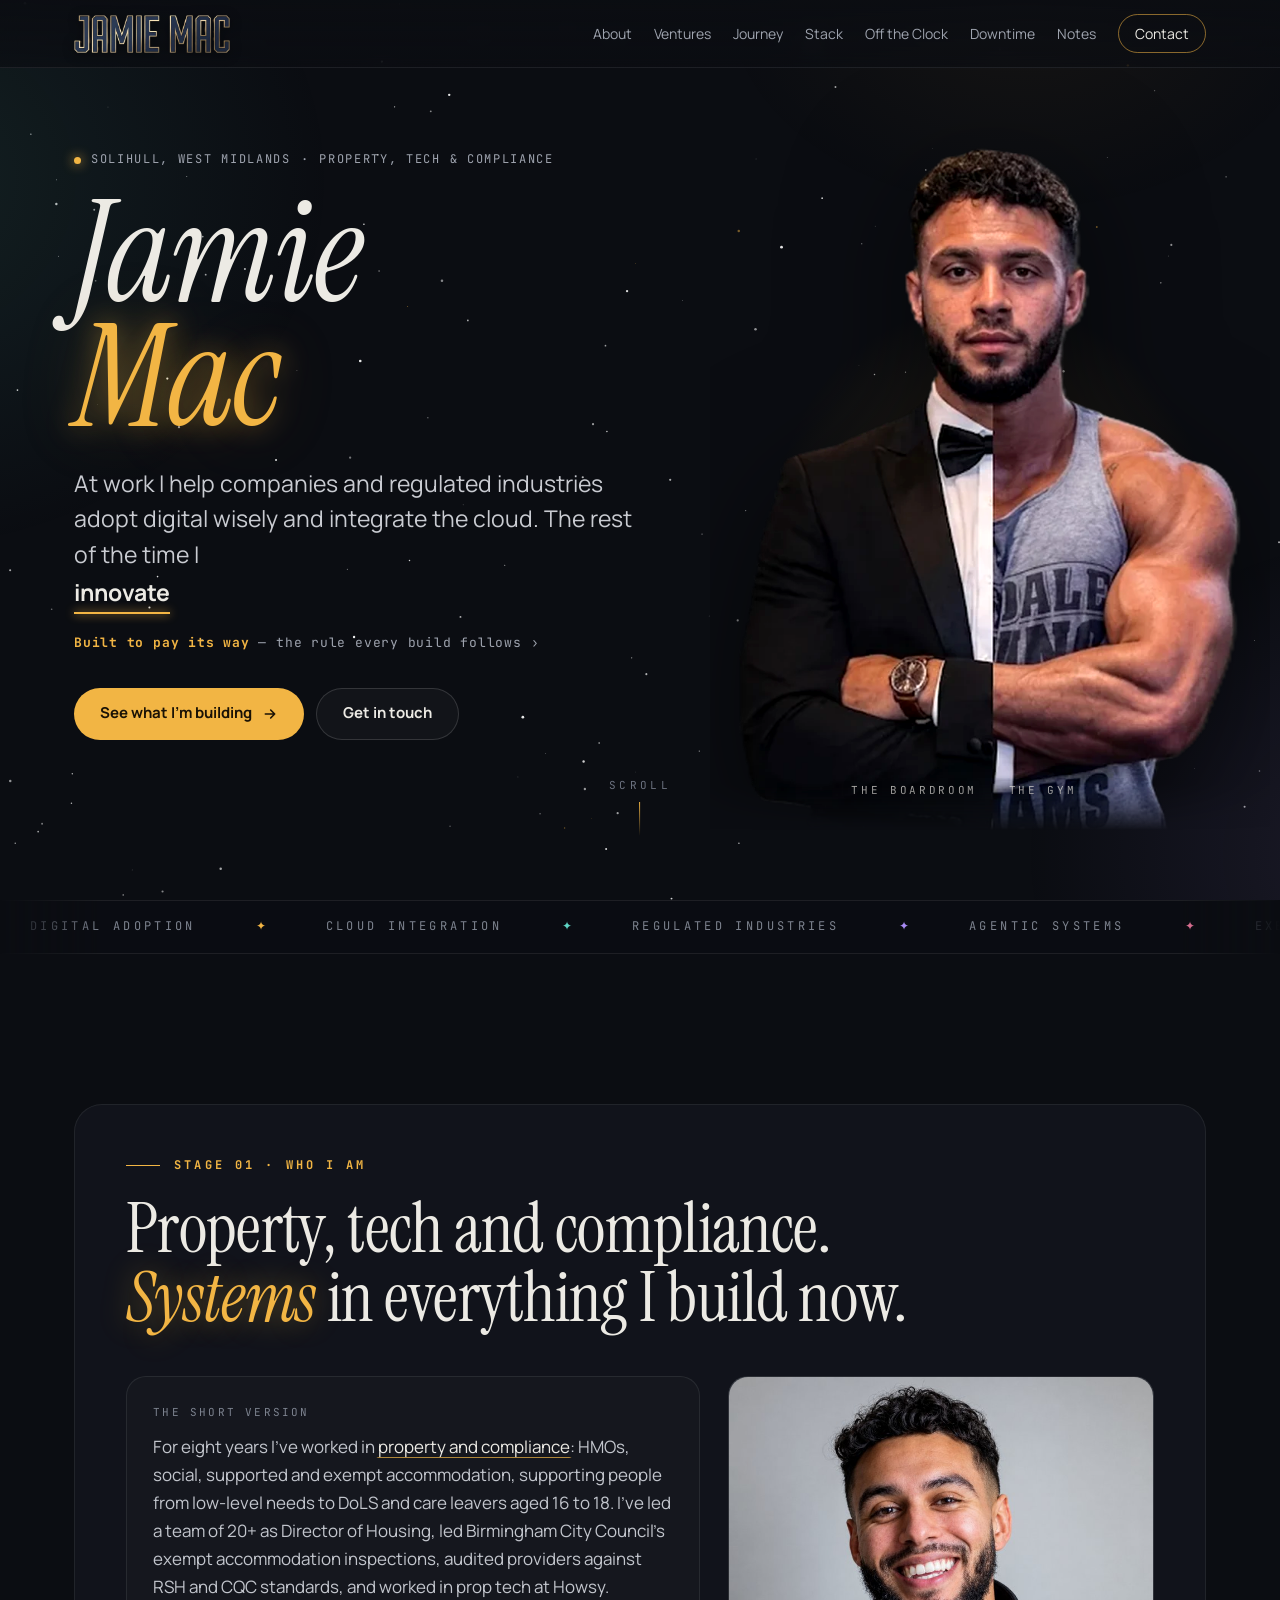
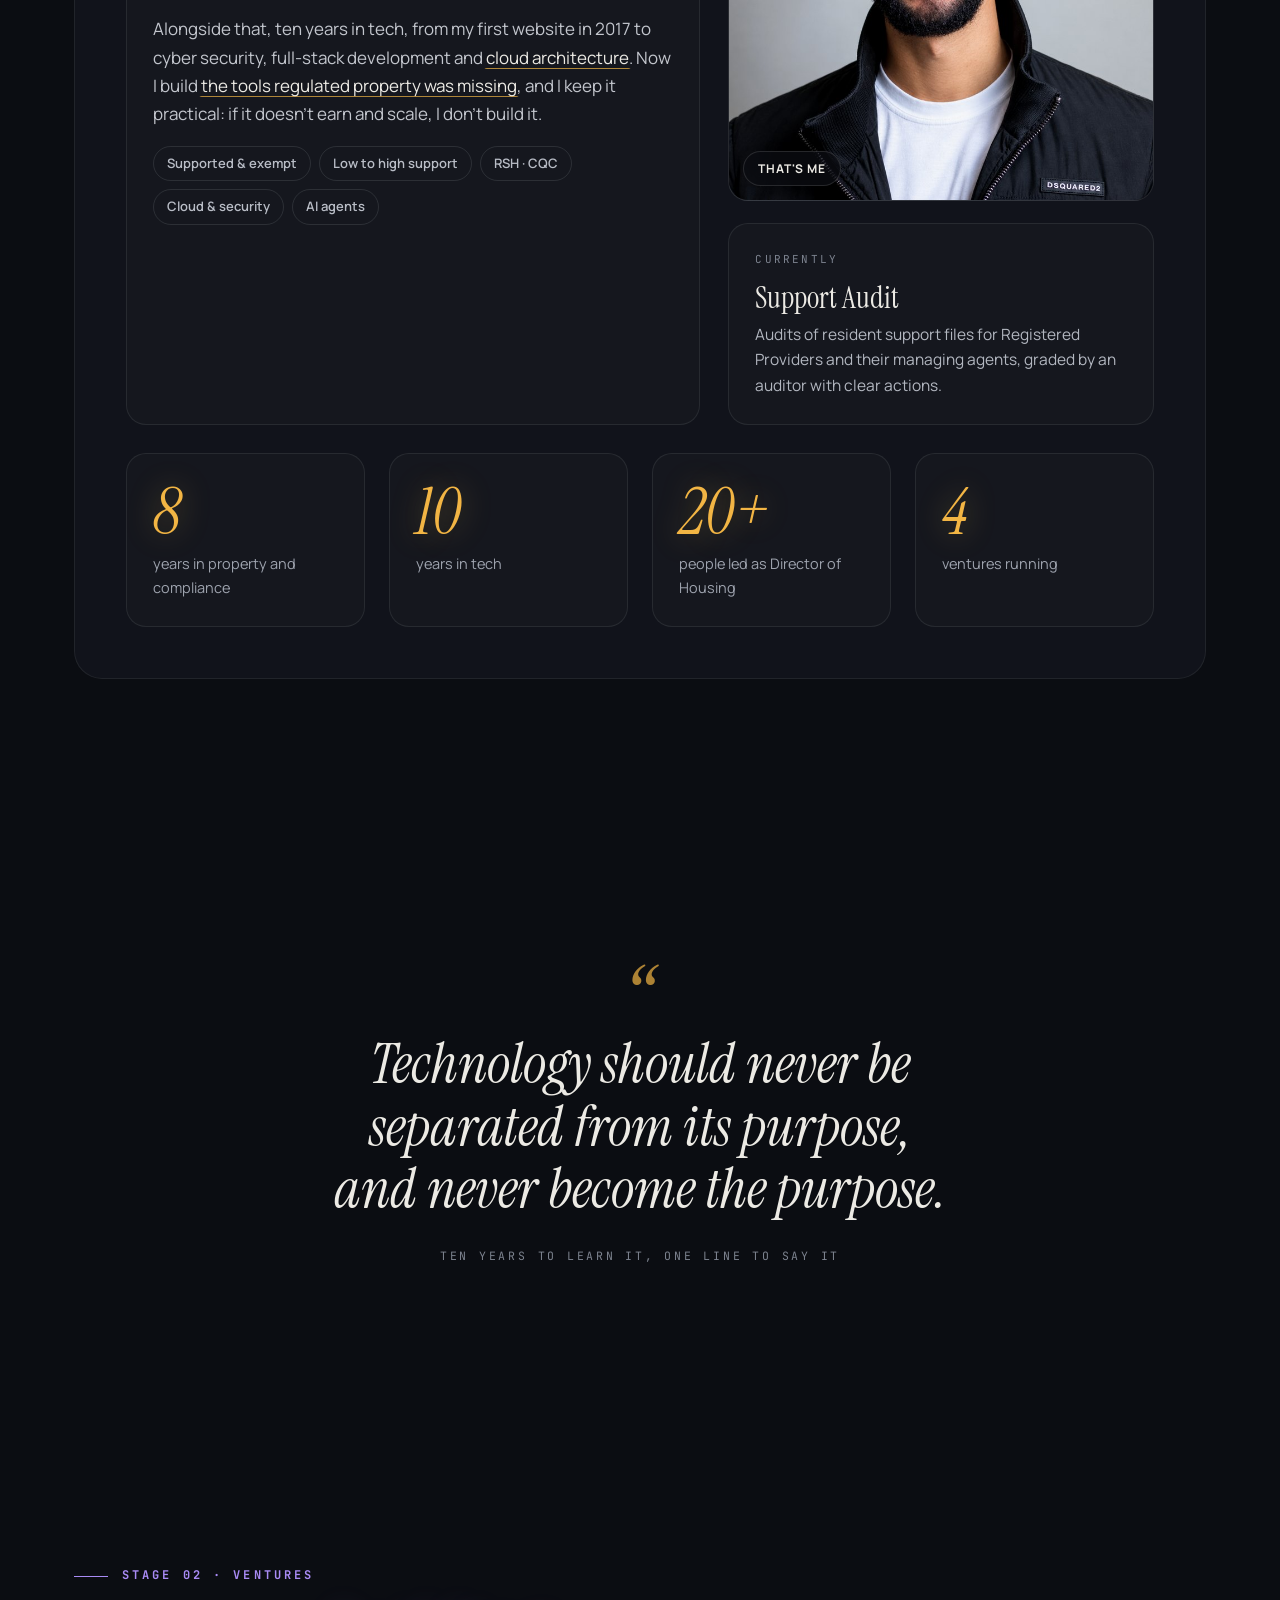
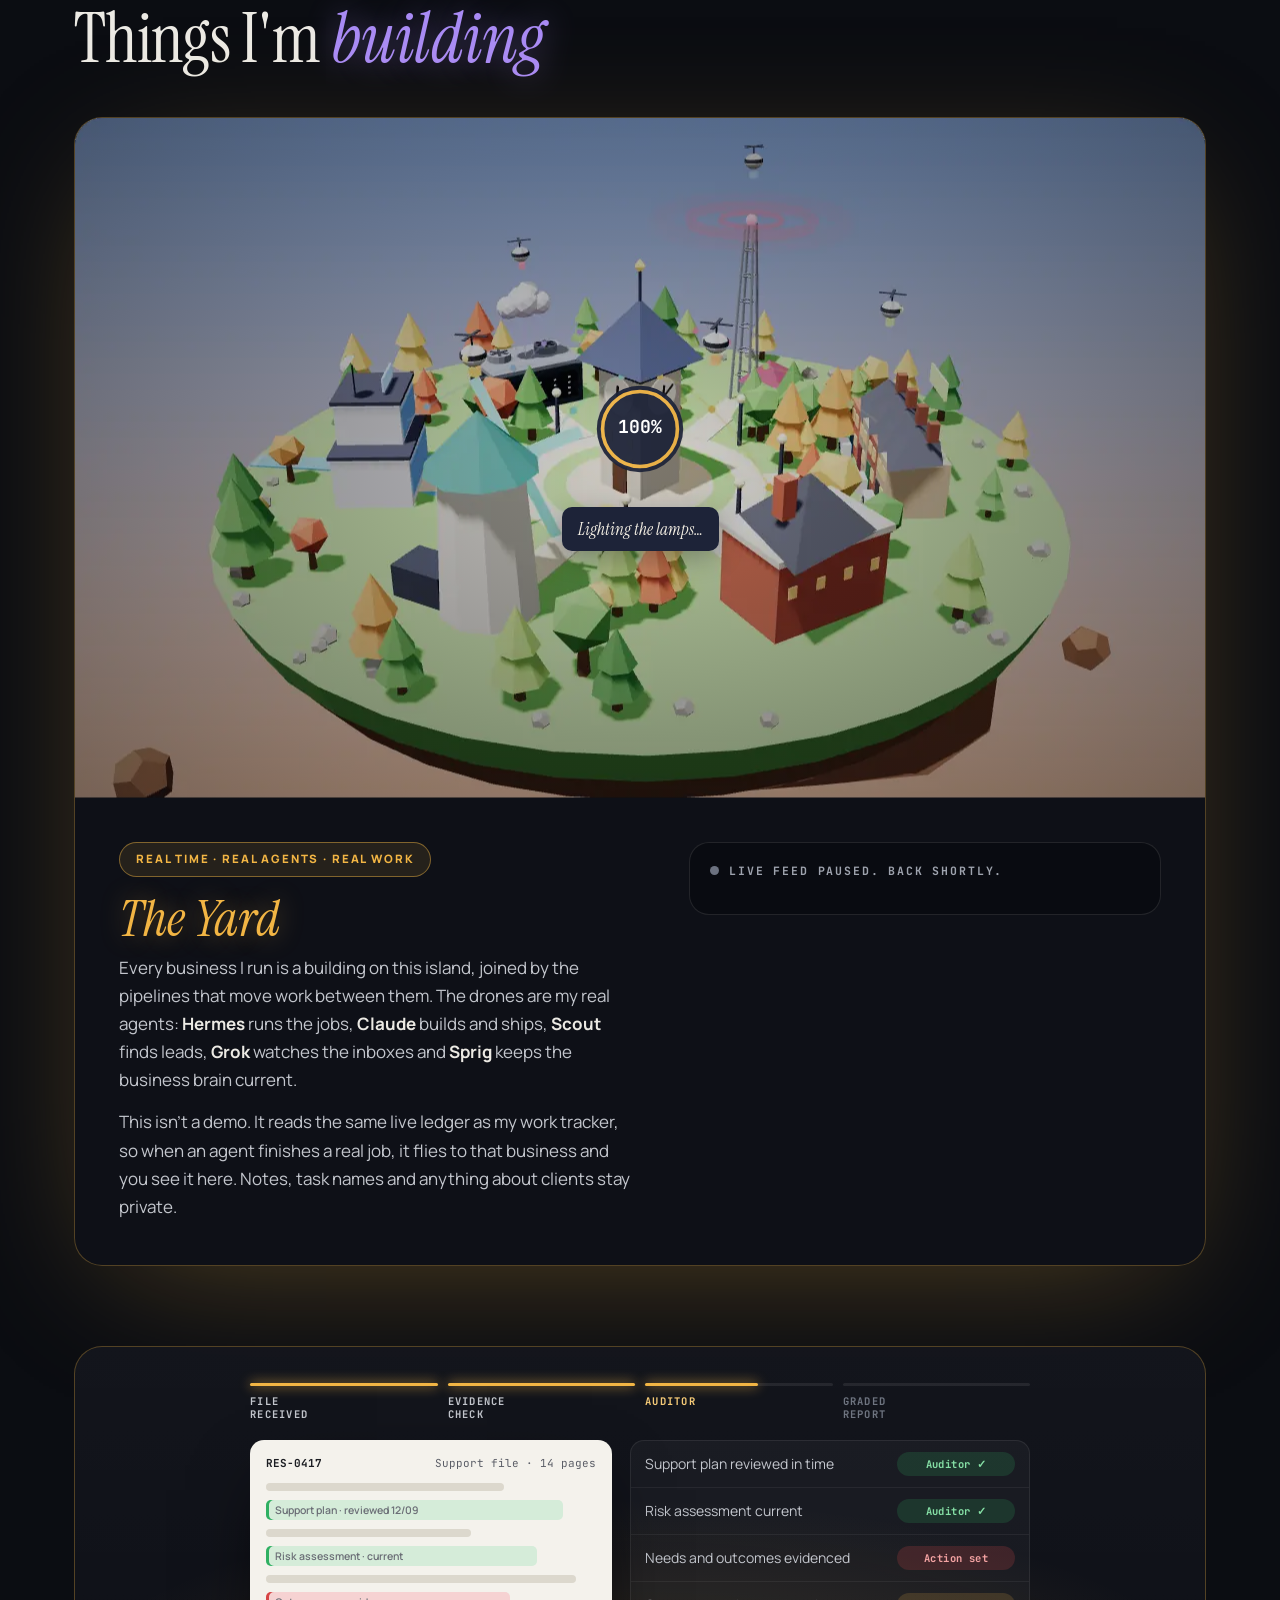
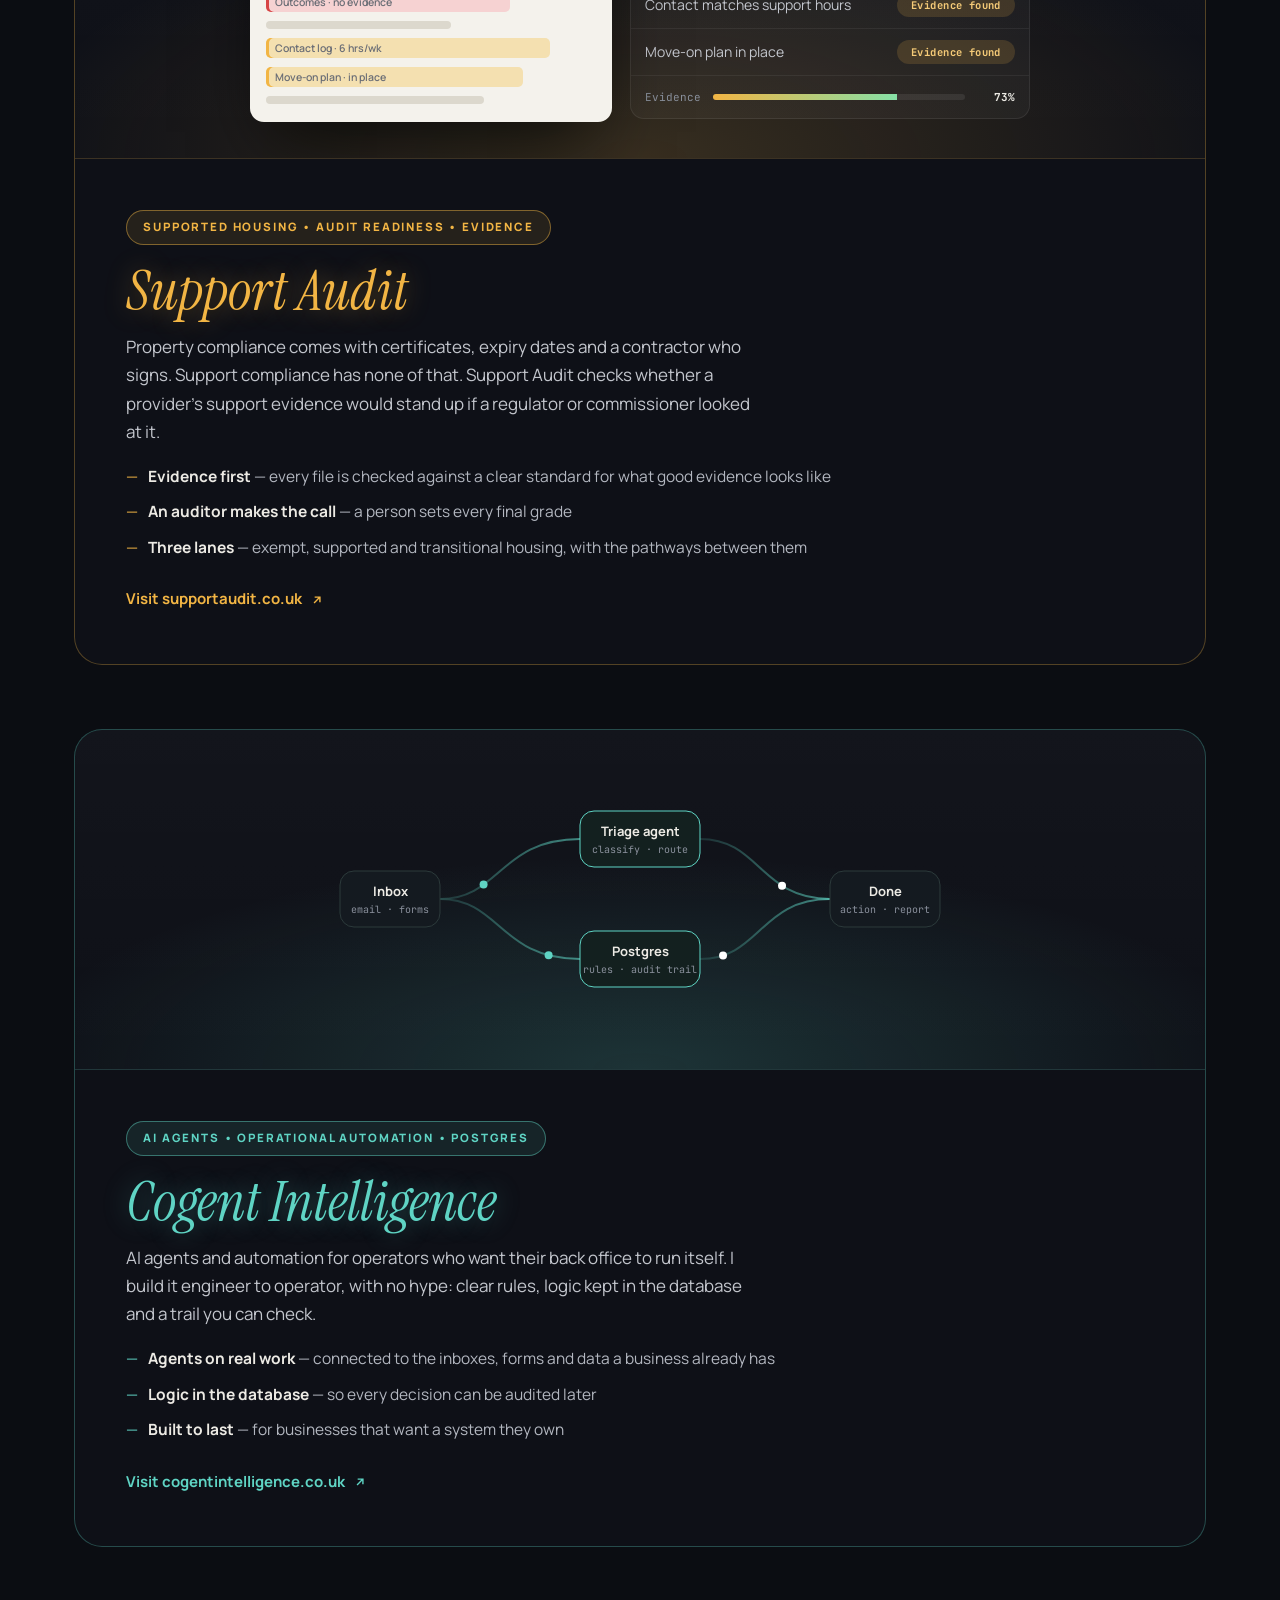
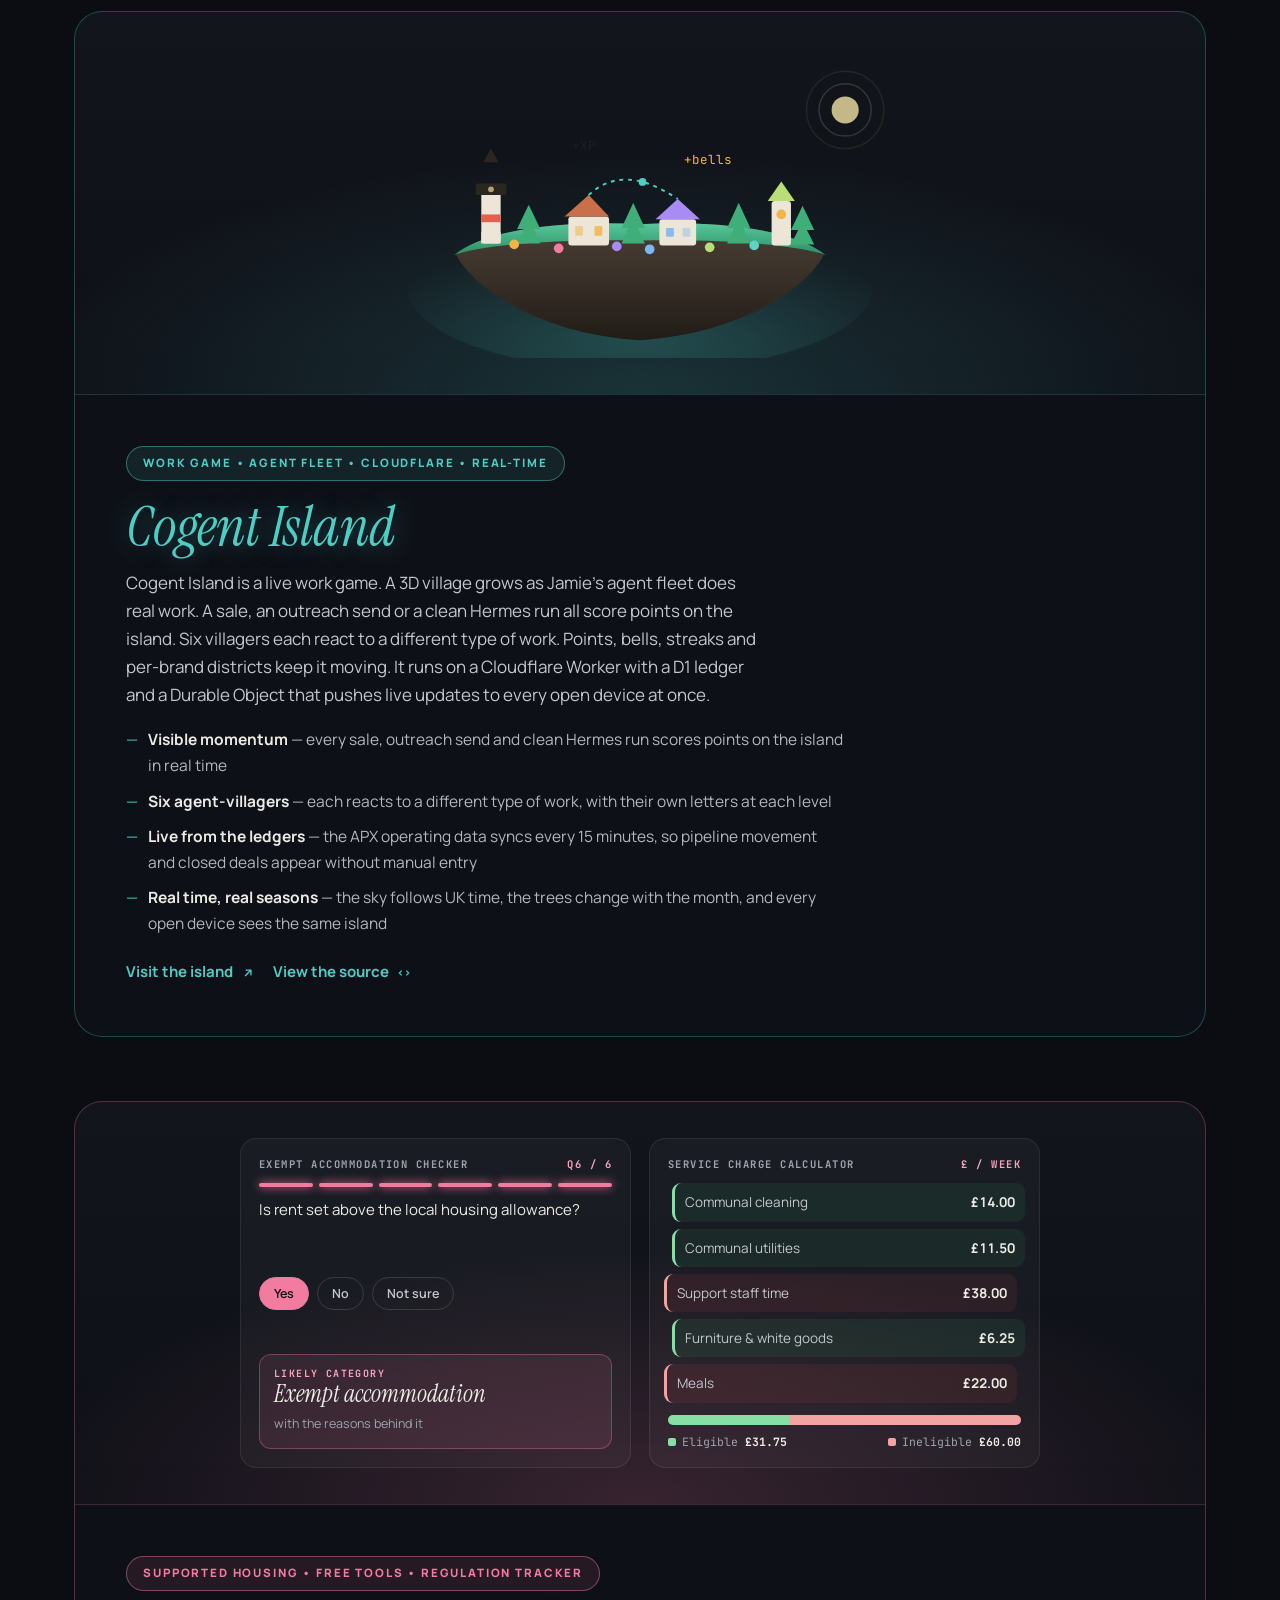
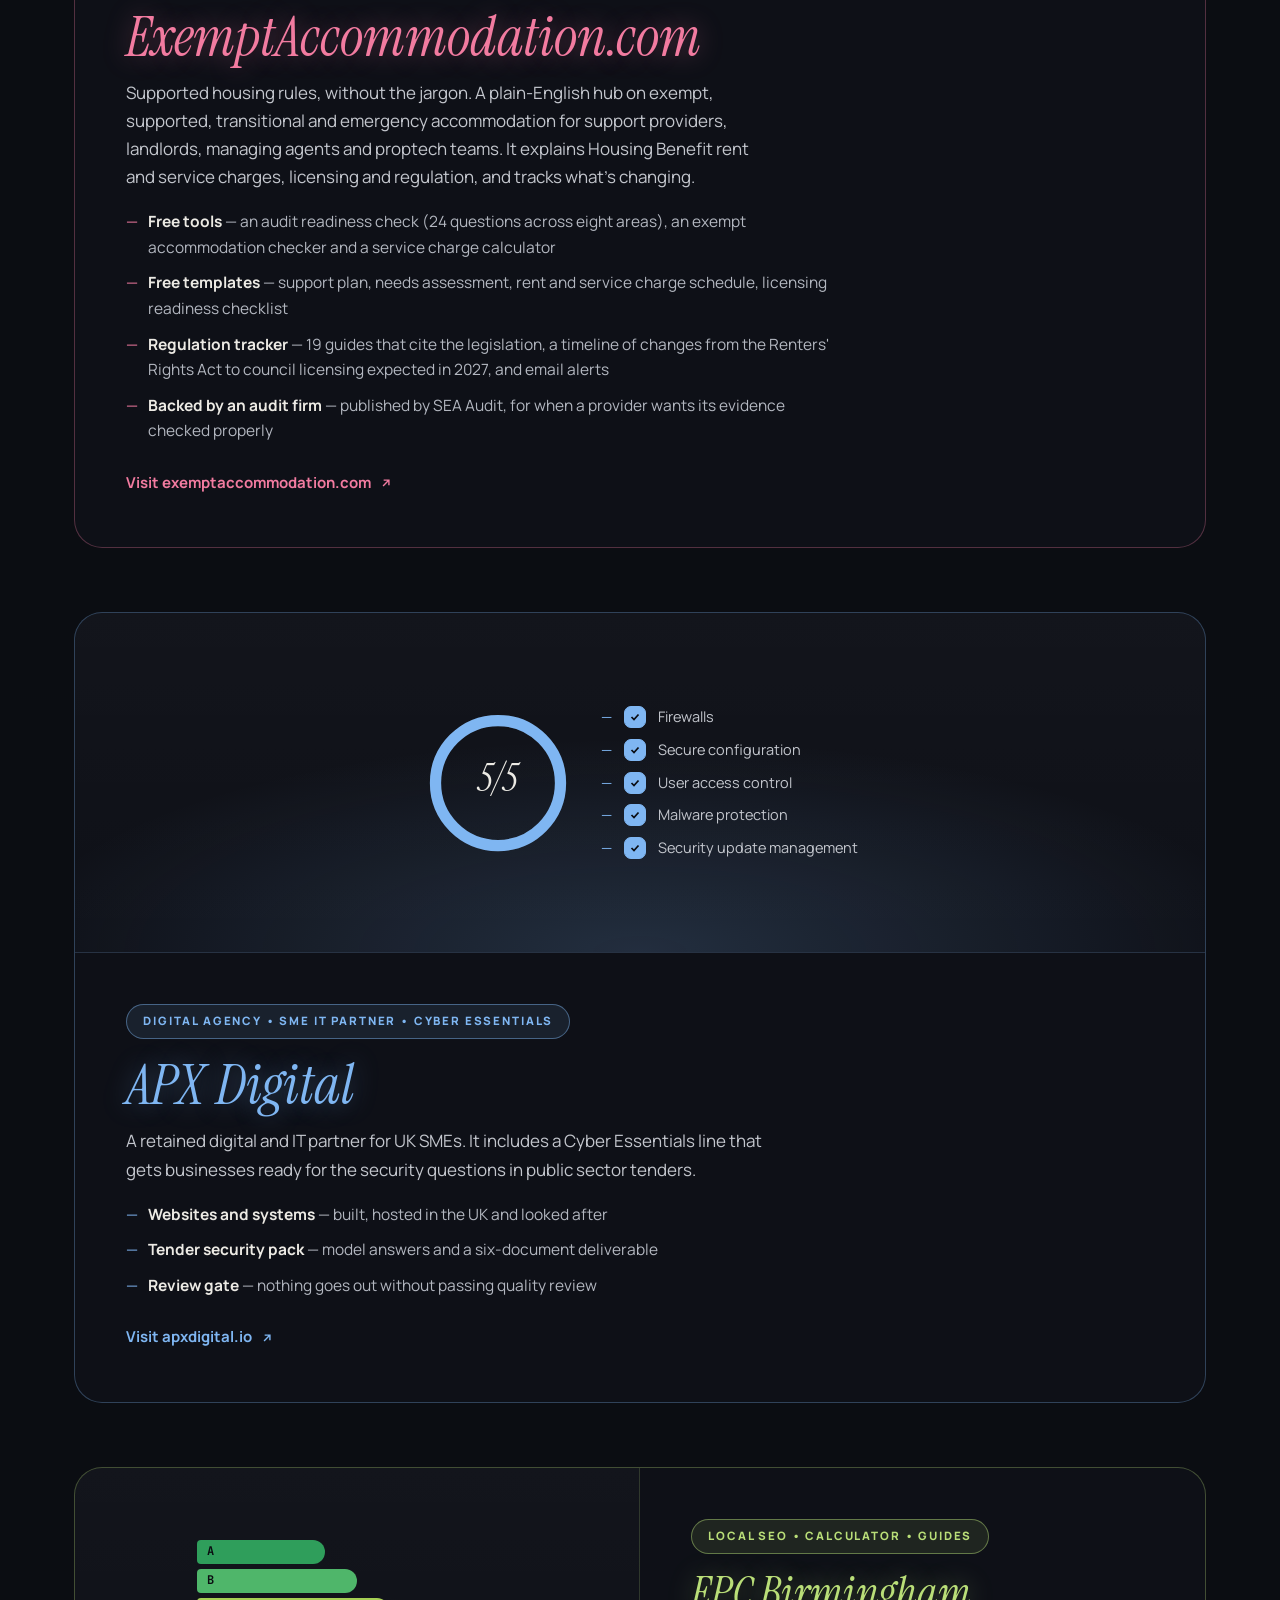
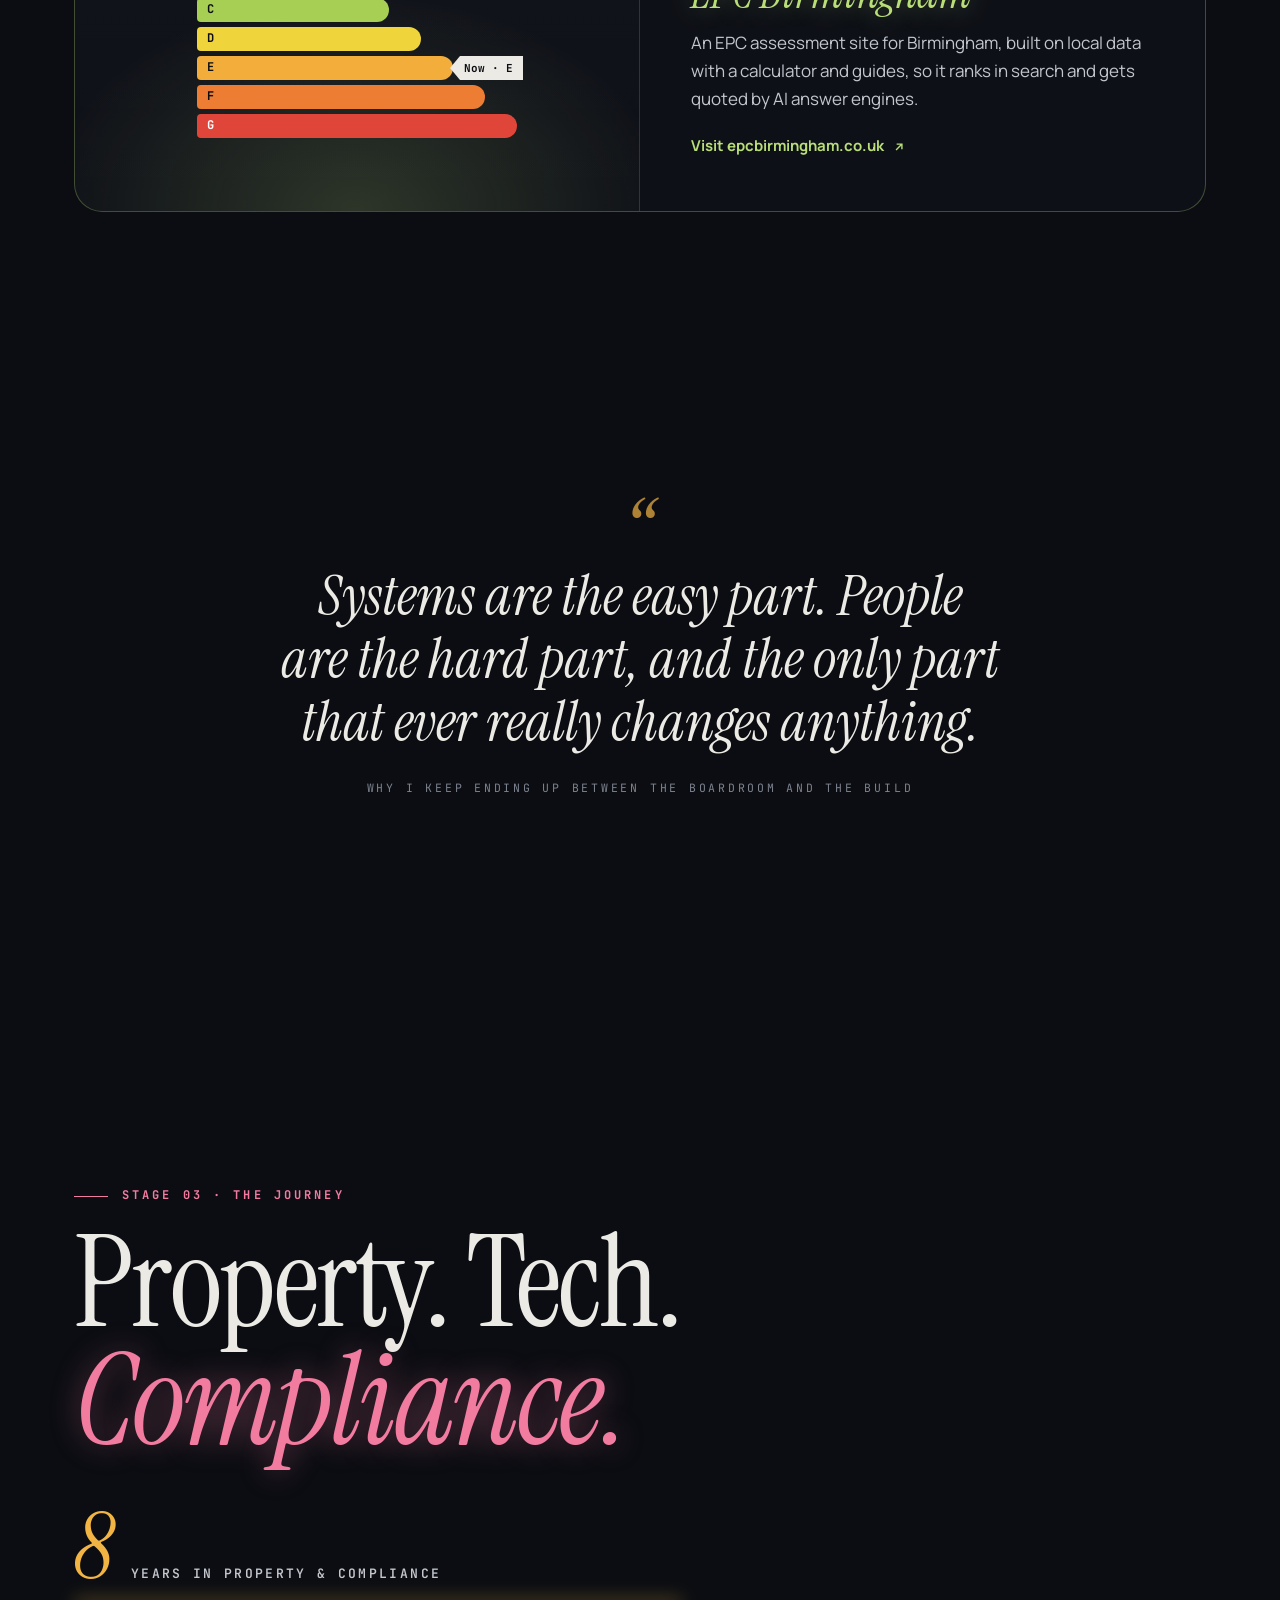
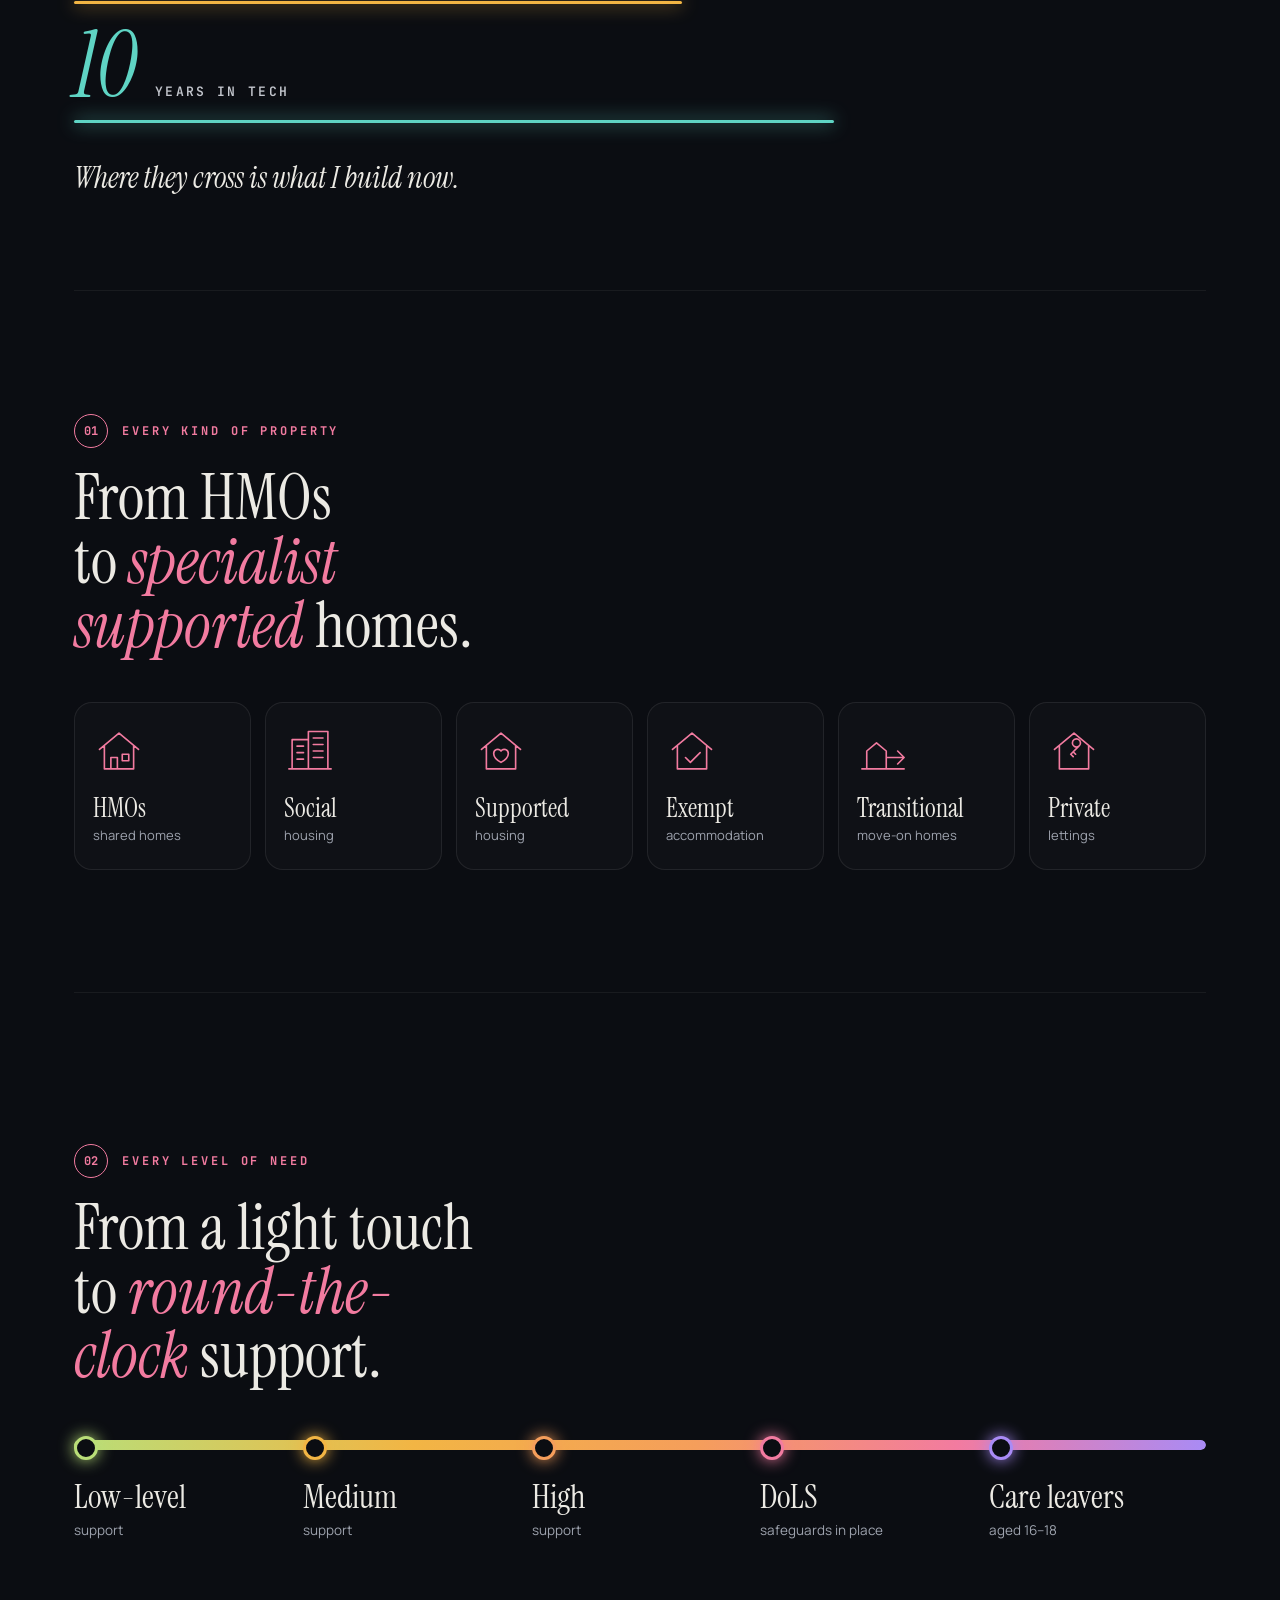
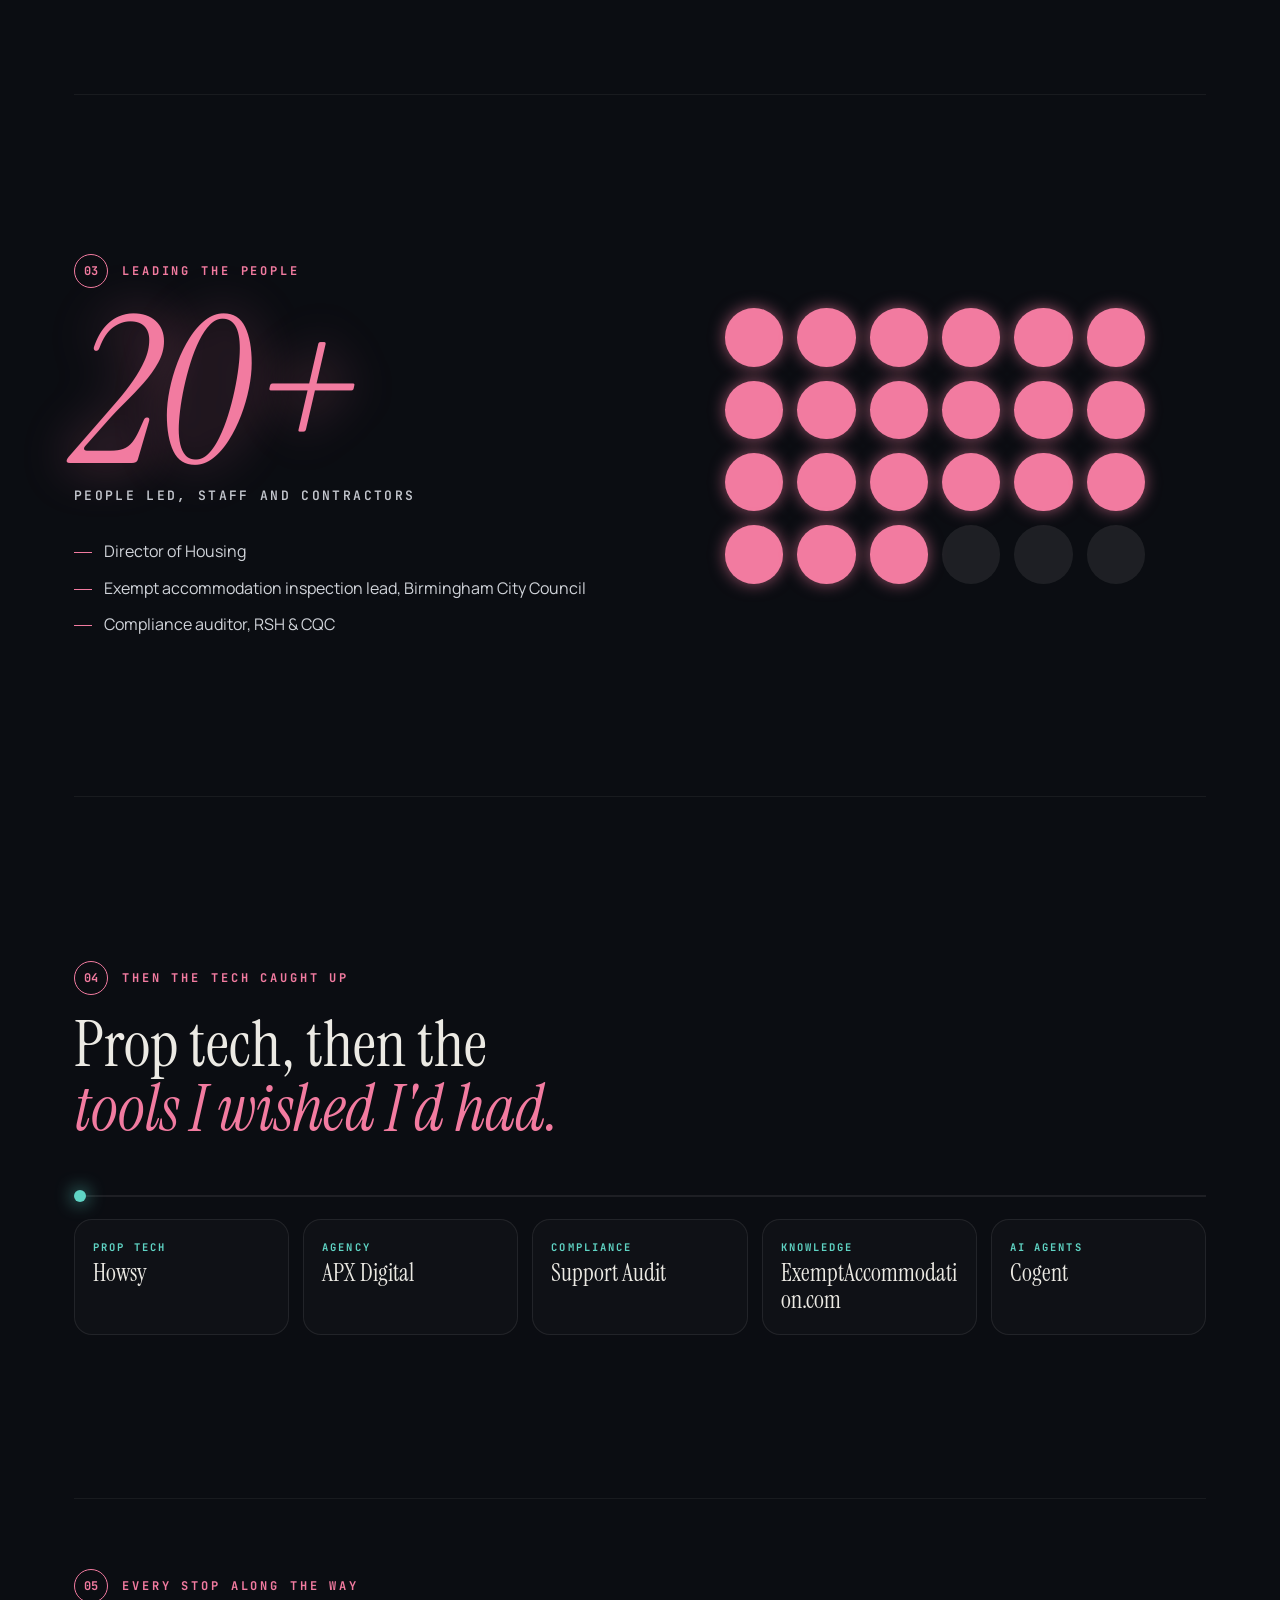
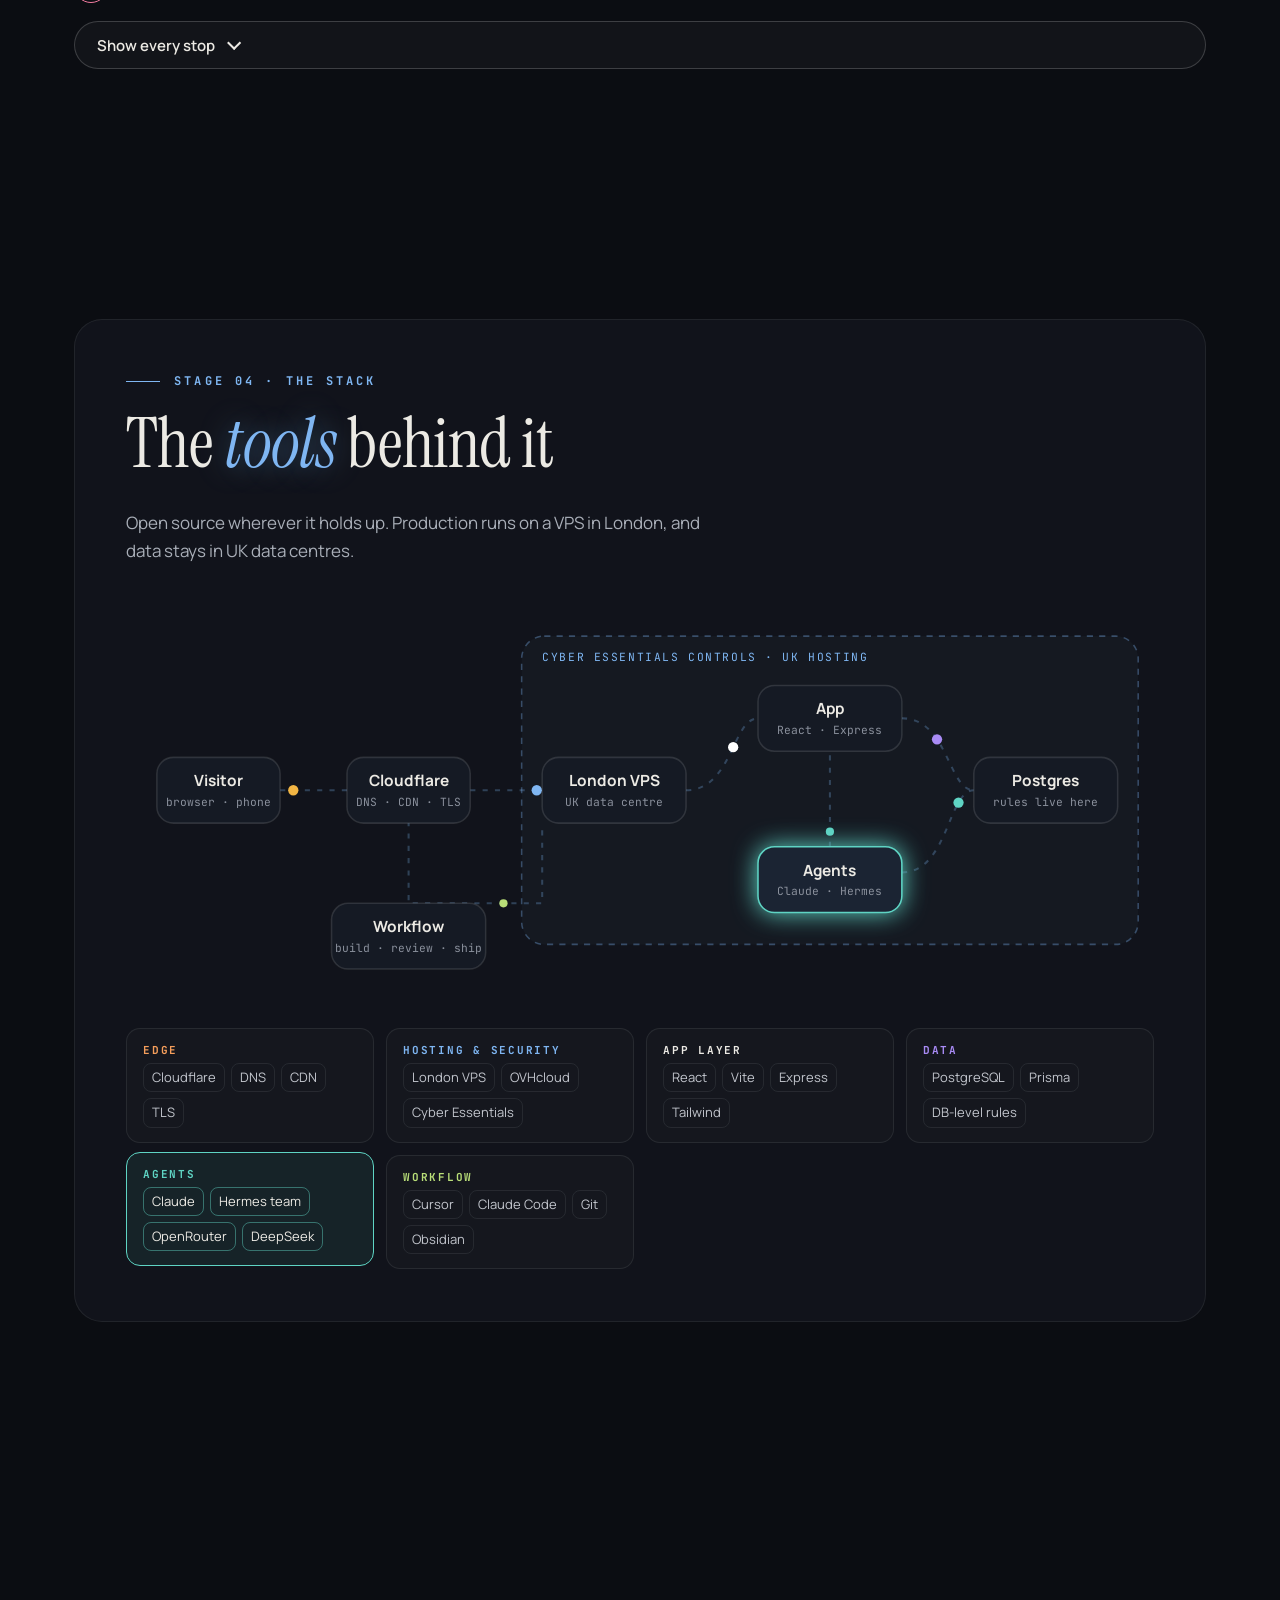
==== commit 36c54b87: "Rewrite notes #1 and #2: wins first, evidence, progress against last week Co-Authored-By: Claude Opu" ====
--- a/index.html
+++ b/index.html
@@ -1639,7 +1639,7 @@
 <section id="notes" class="stage notes" aria-labelledby="notes-h" data-accent="#F2B544" style="--sa:#F2B544">
   <div class="eyebrow">Notes</div>
   <h2 id="notes-h">What I'm <em>working on</em></h2>
-  <!-- notes:start --><ul class="notes-list"><li><a href="/blog/giving-google-the-wrong-address/"><time datetime="2026-11-18">18 November 2026</time><b>My sites were giving Google the wrong address, and nothing looked broken</b><span>Why pages on a working website can go missing from Google, and a ten-minute check to make sure yours points Google at the right address.</span></a></li><li><a href="/blog/the-week-the-site-went-live/"><time datetime="2026-11-11">11 November 2026</time><b>My new site looked great on my laptop. My phone told the truth.</b><span>I launched jamiemac.co.uk this week and it struggled on a phone. What went wrong, what fixed it, and a ten-minute check any business owner can run on their own site.</span></a></li></ul><!-- notes:end -->
+  <!-- notes:start --><ul class="notes-list"><li><a href="/blog/giving-google-the-wrong-address/"><time datetime="2026-11-18">18 November 2026</time><b>Notes #2: a search audit across my sites, and a new personal website offer</b><span>Week two. I audited how my sites present themselves to Google, found five hidden issues, added a build check against them, and launched personal websites.</span></a></li><li><a href="/blog/the-week-the-site-went-live/"><time datetime="2026-11-11">11 November 2026</time><b>Notes #1: jamiemac.co.uk is live, with a live agent feed and a phone-first build</b><span>Week one. My personal site launched with a 3D map of my businesses, a public feed of real agent work, and search set-up done properly from day one.</span></a></li></ul><!-- notes:end -->
   <a class="notes-all" href="/blog/">All notes <span aria-hidden="true">→</span></a>
 </section>
 
